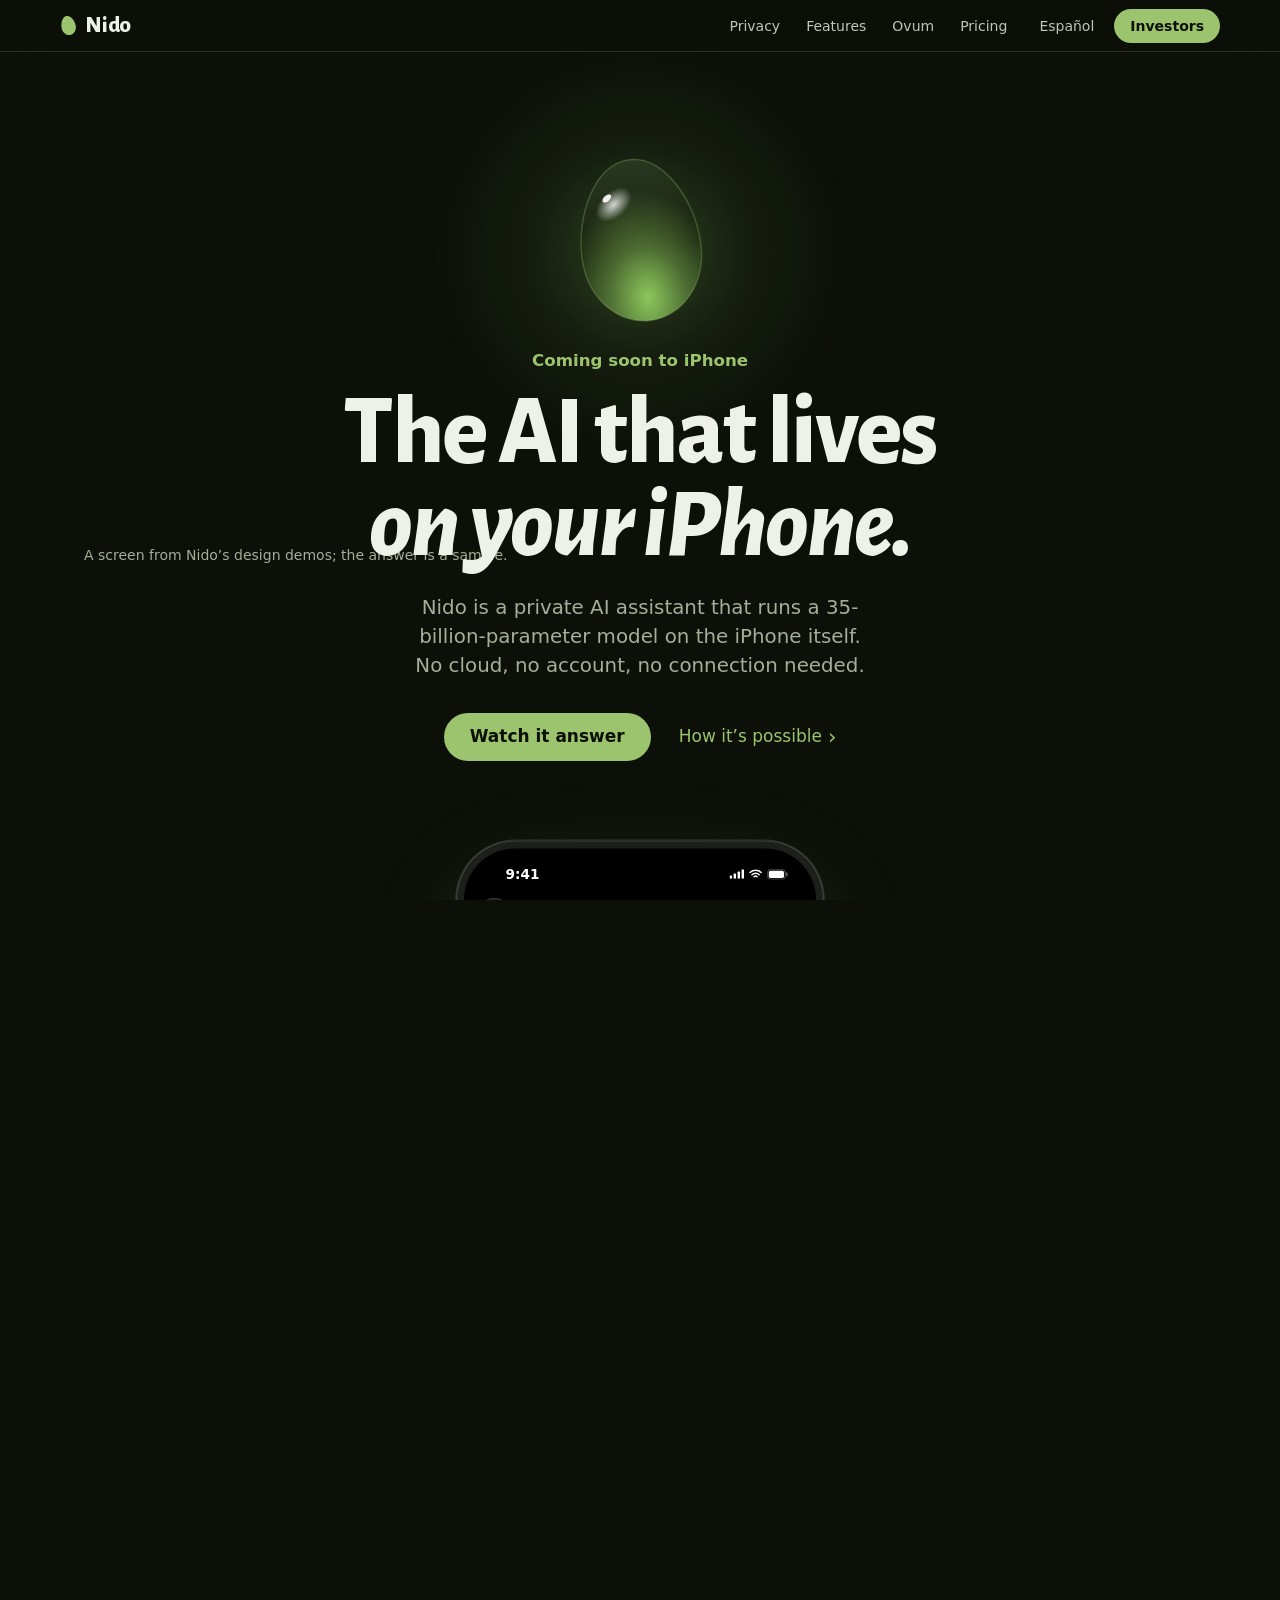
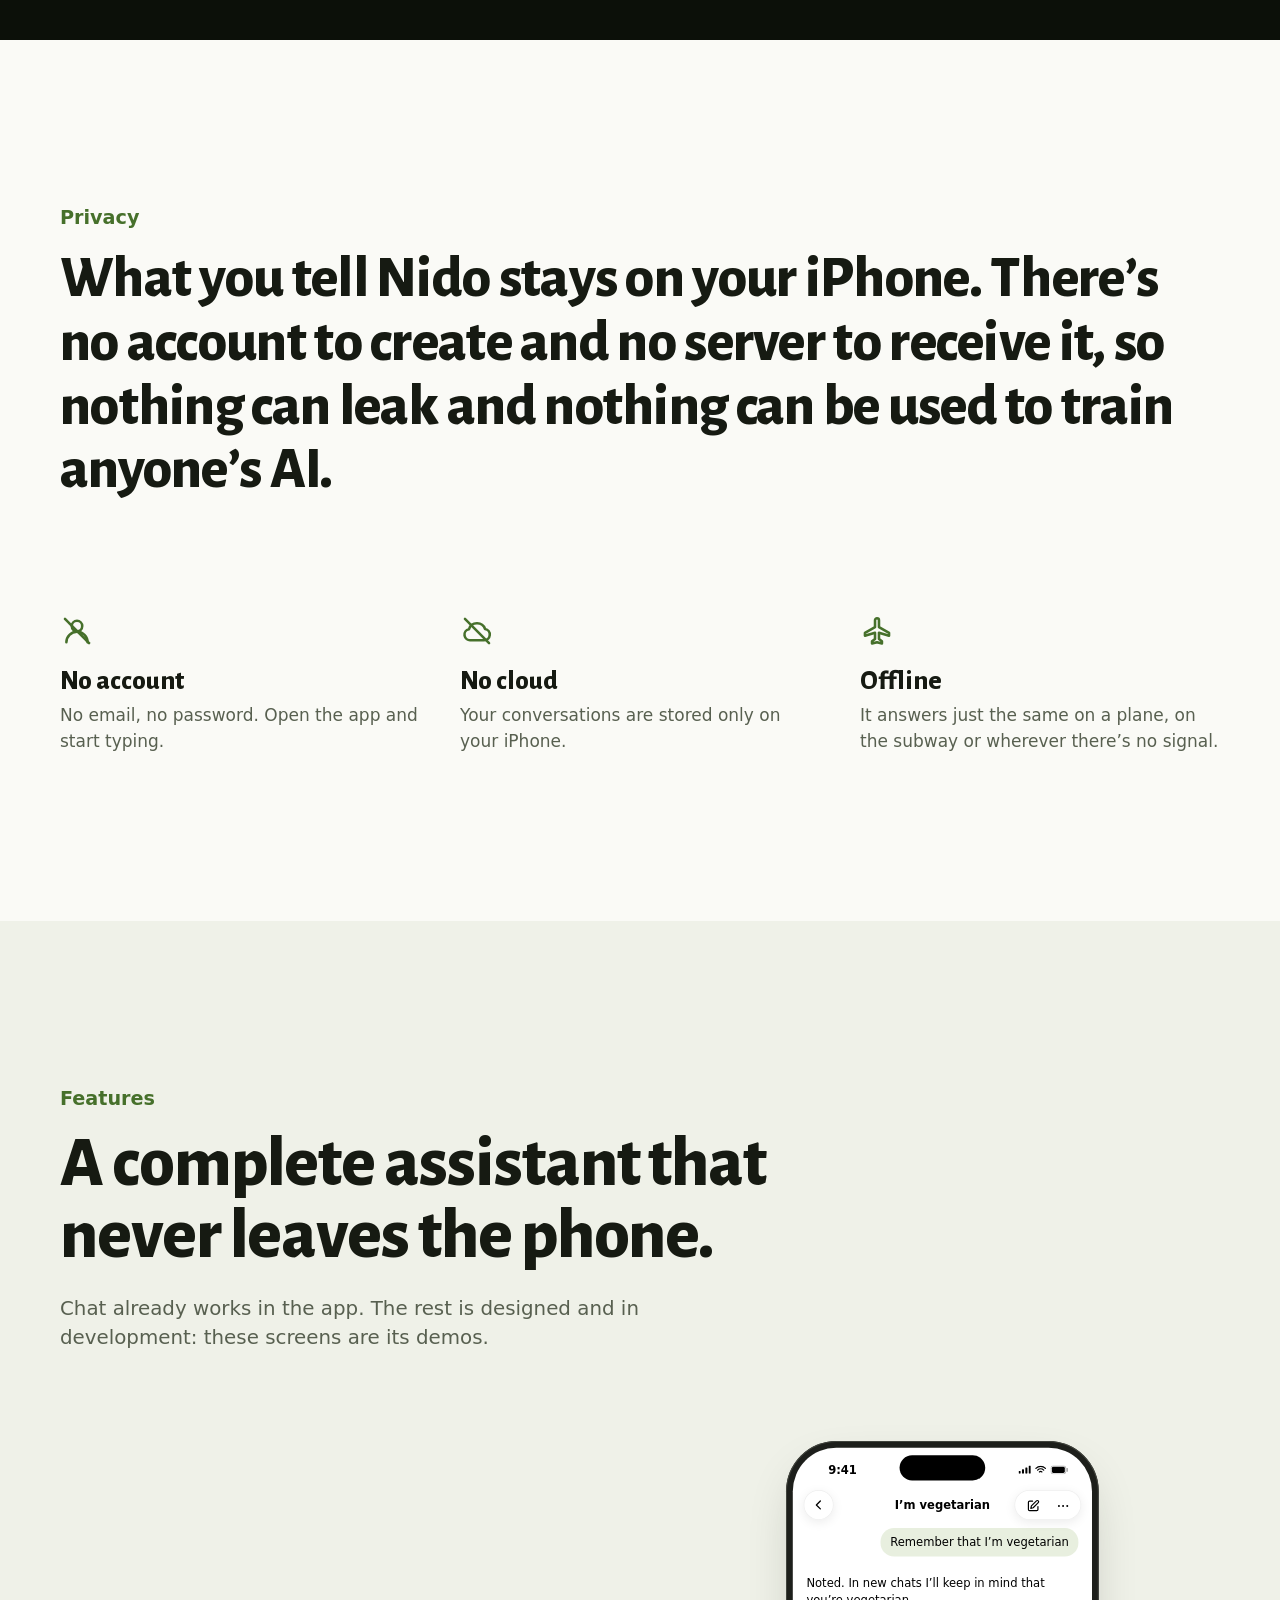
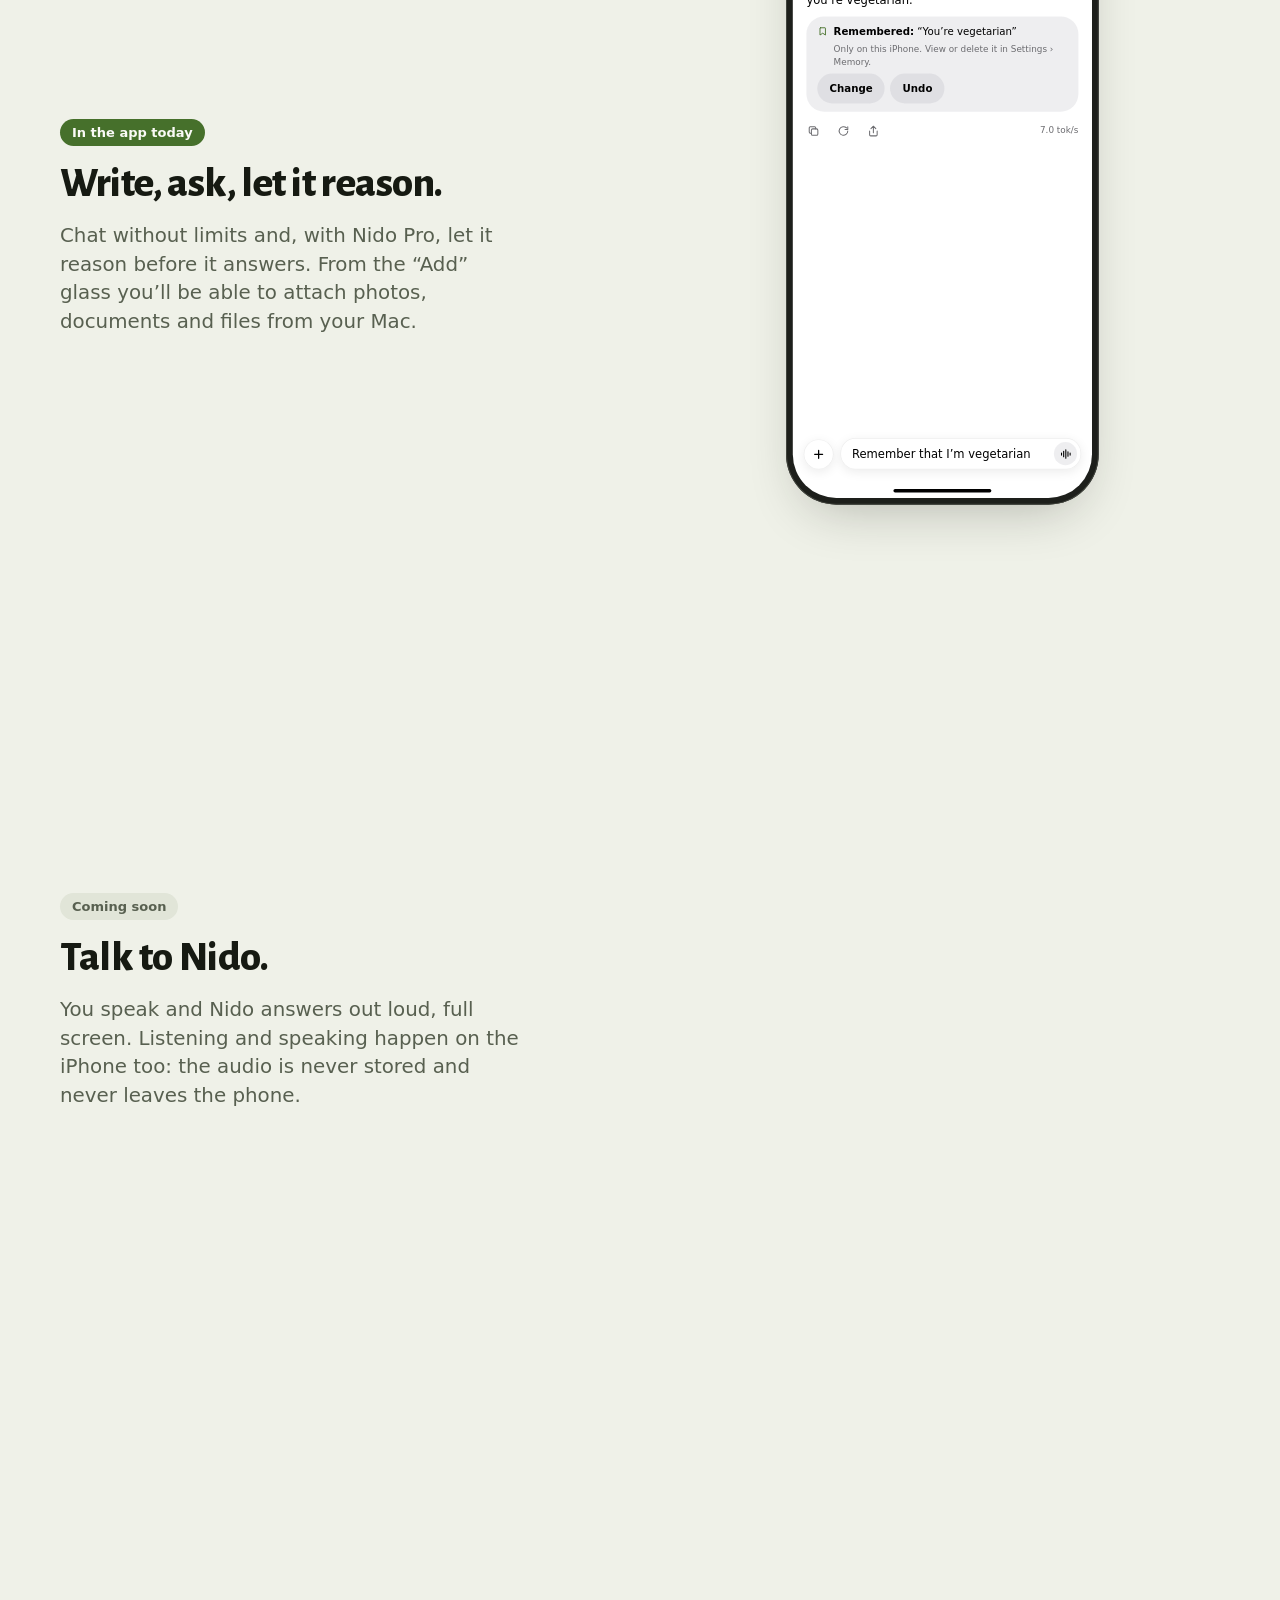
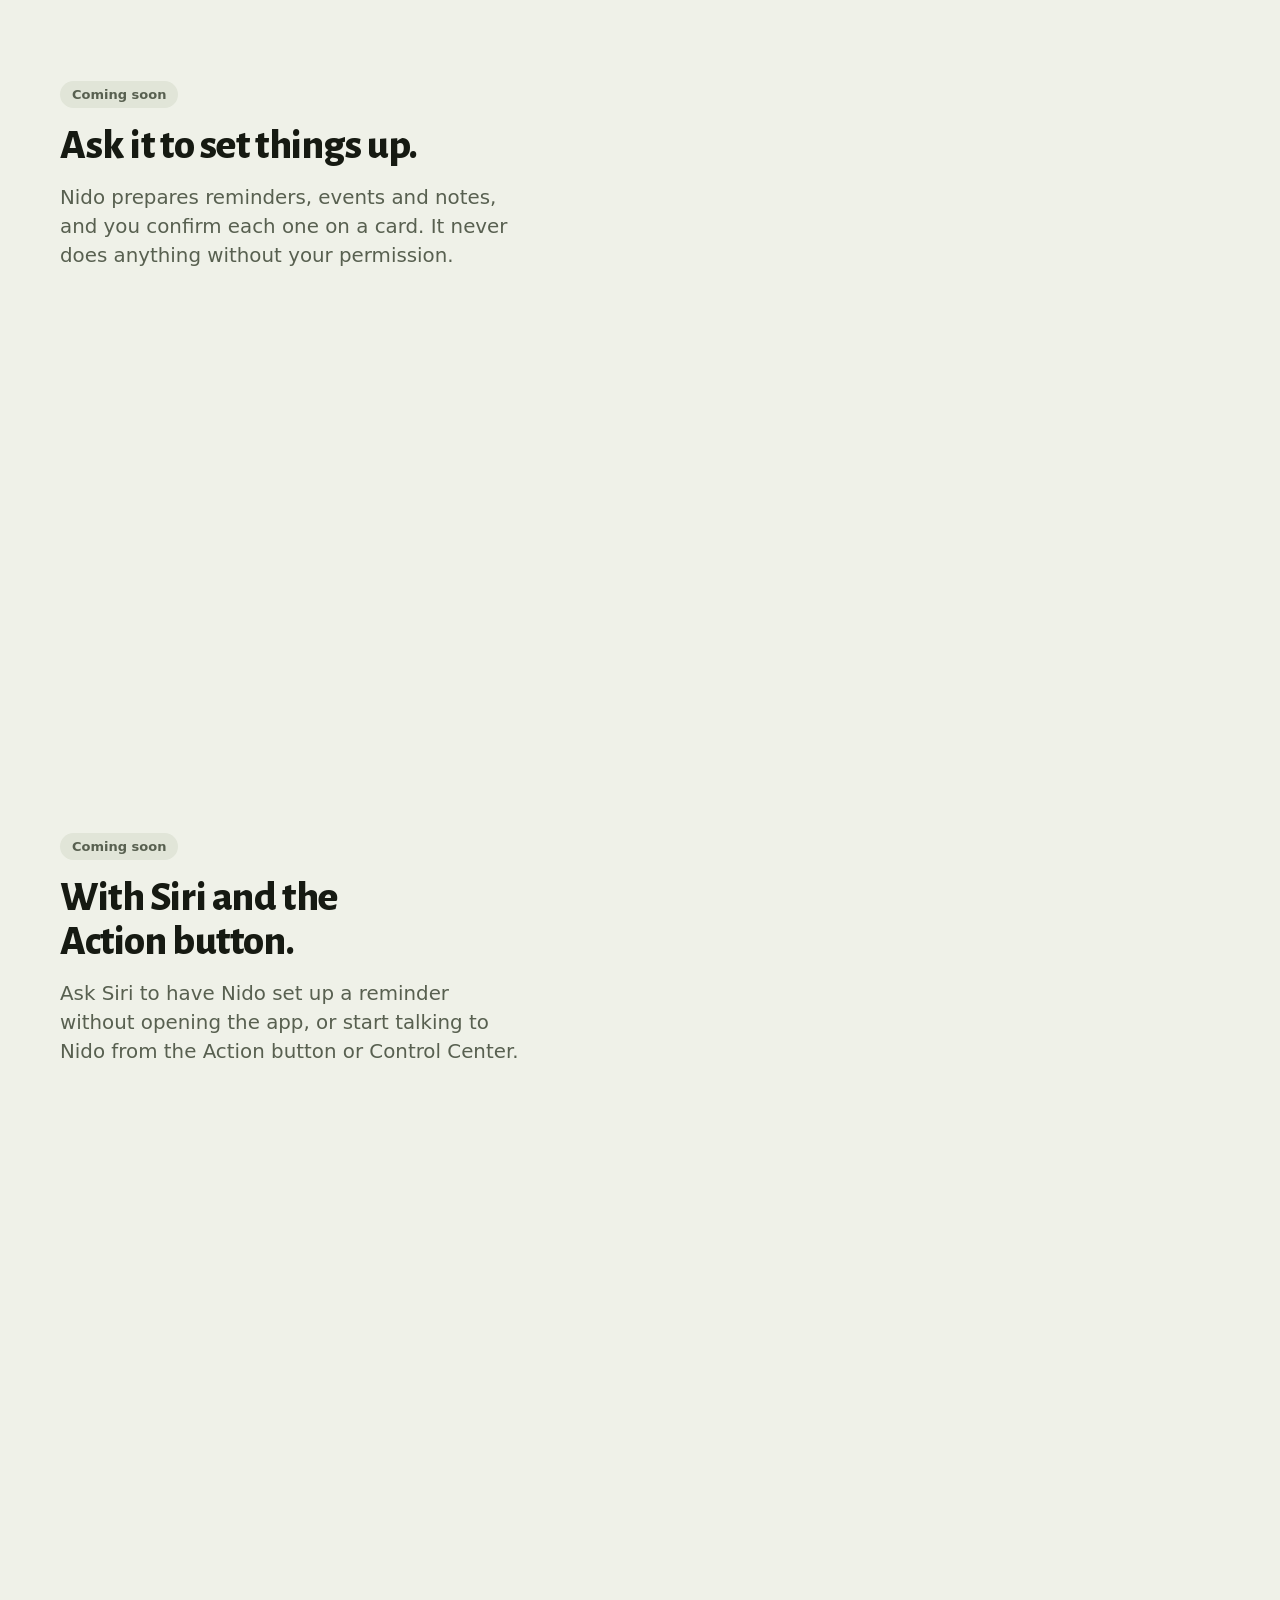
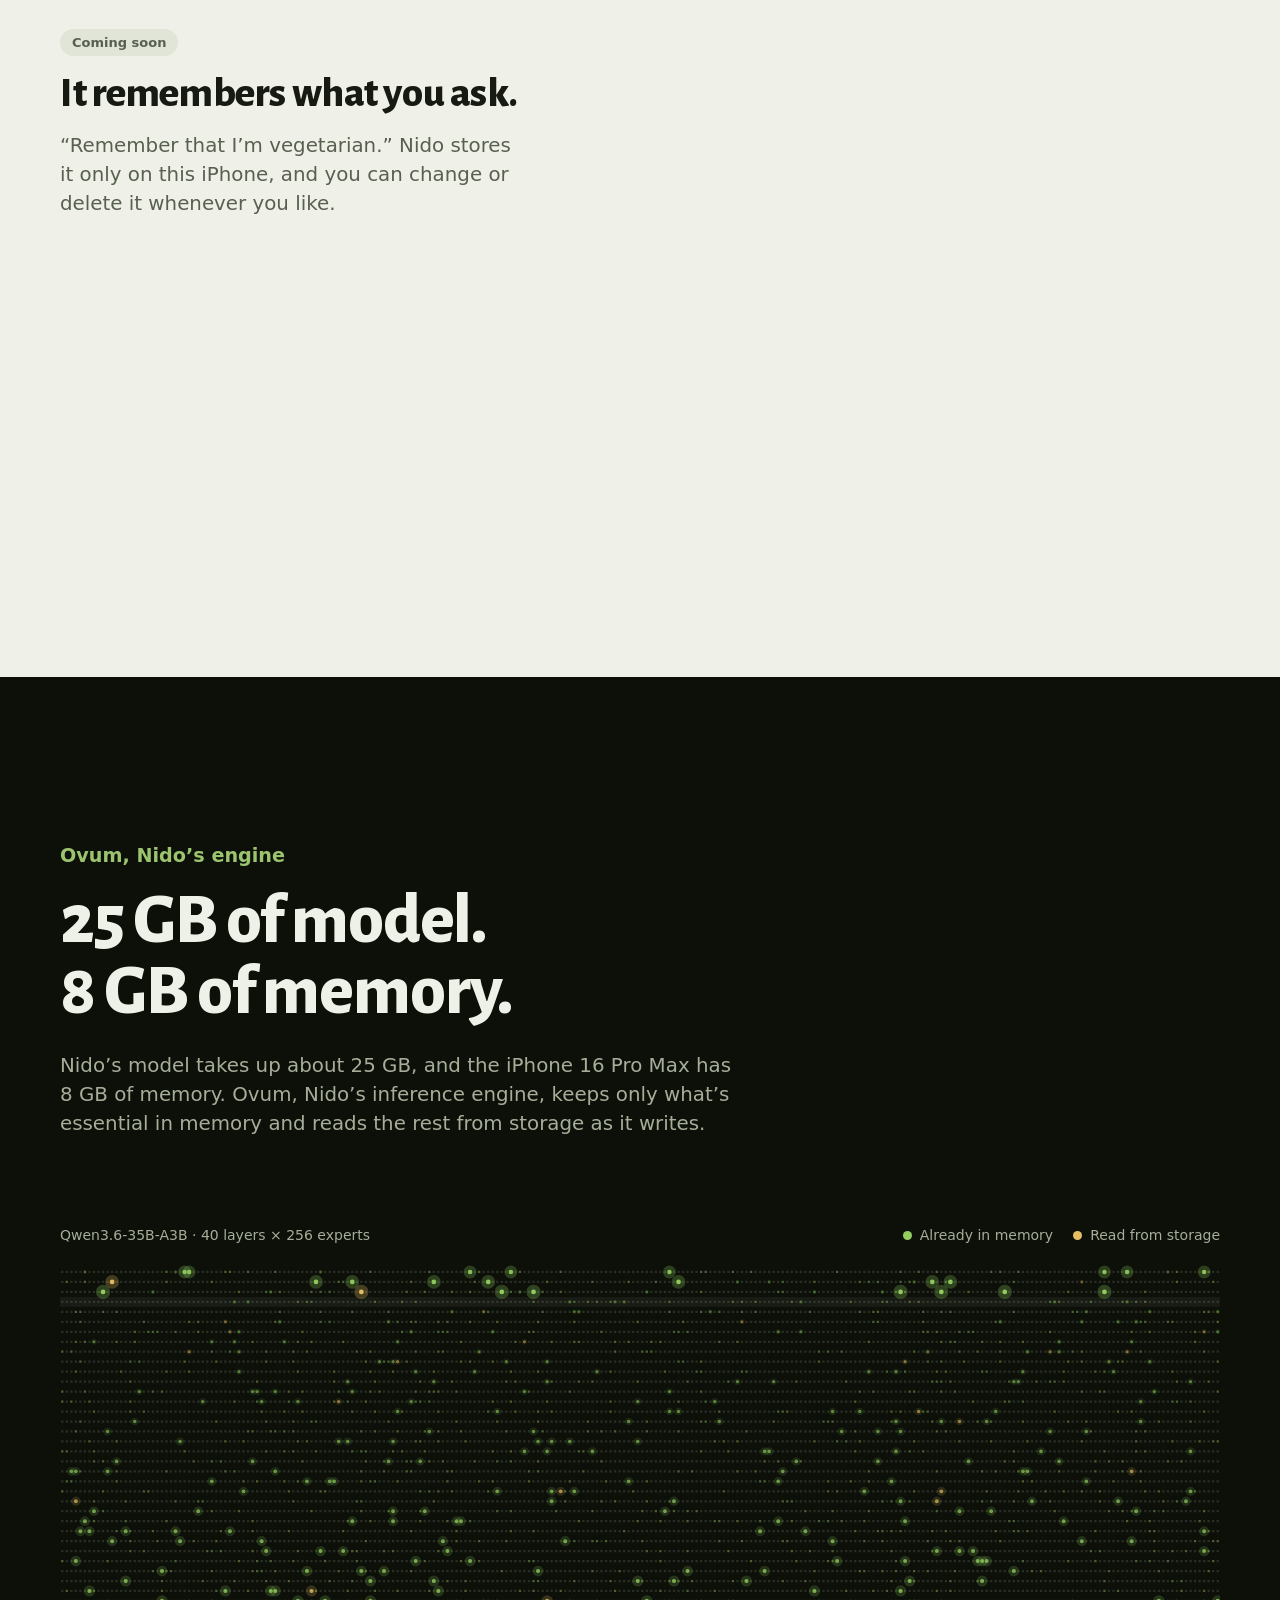
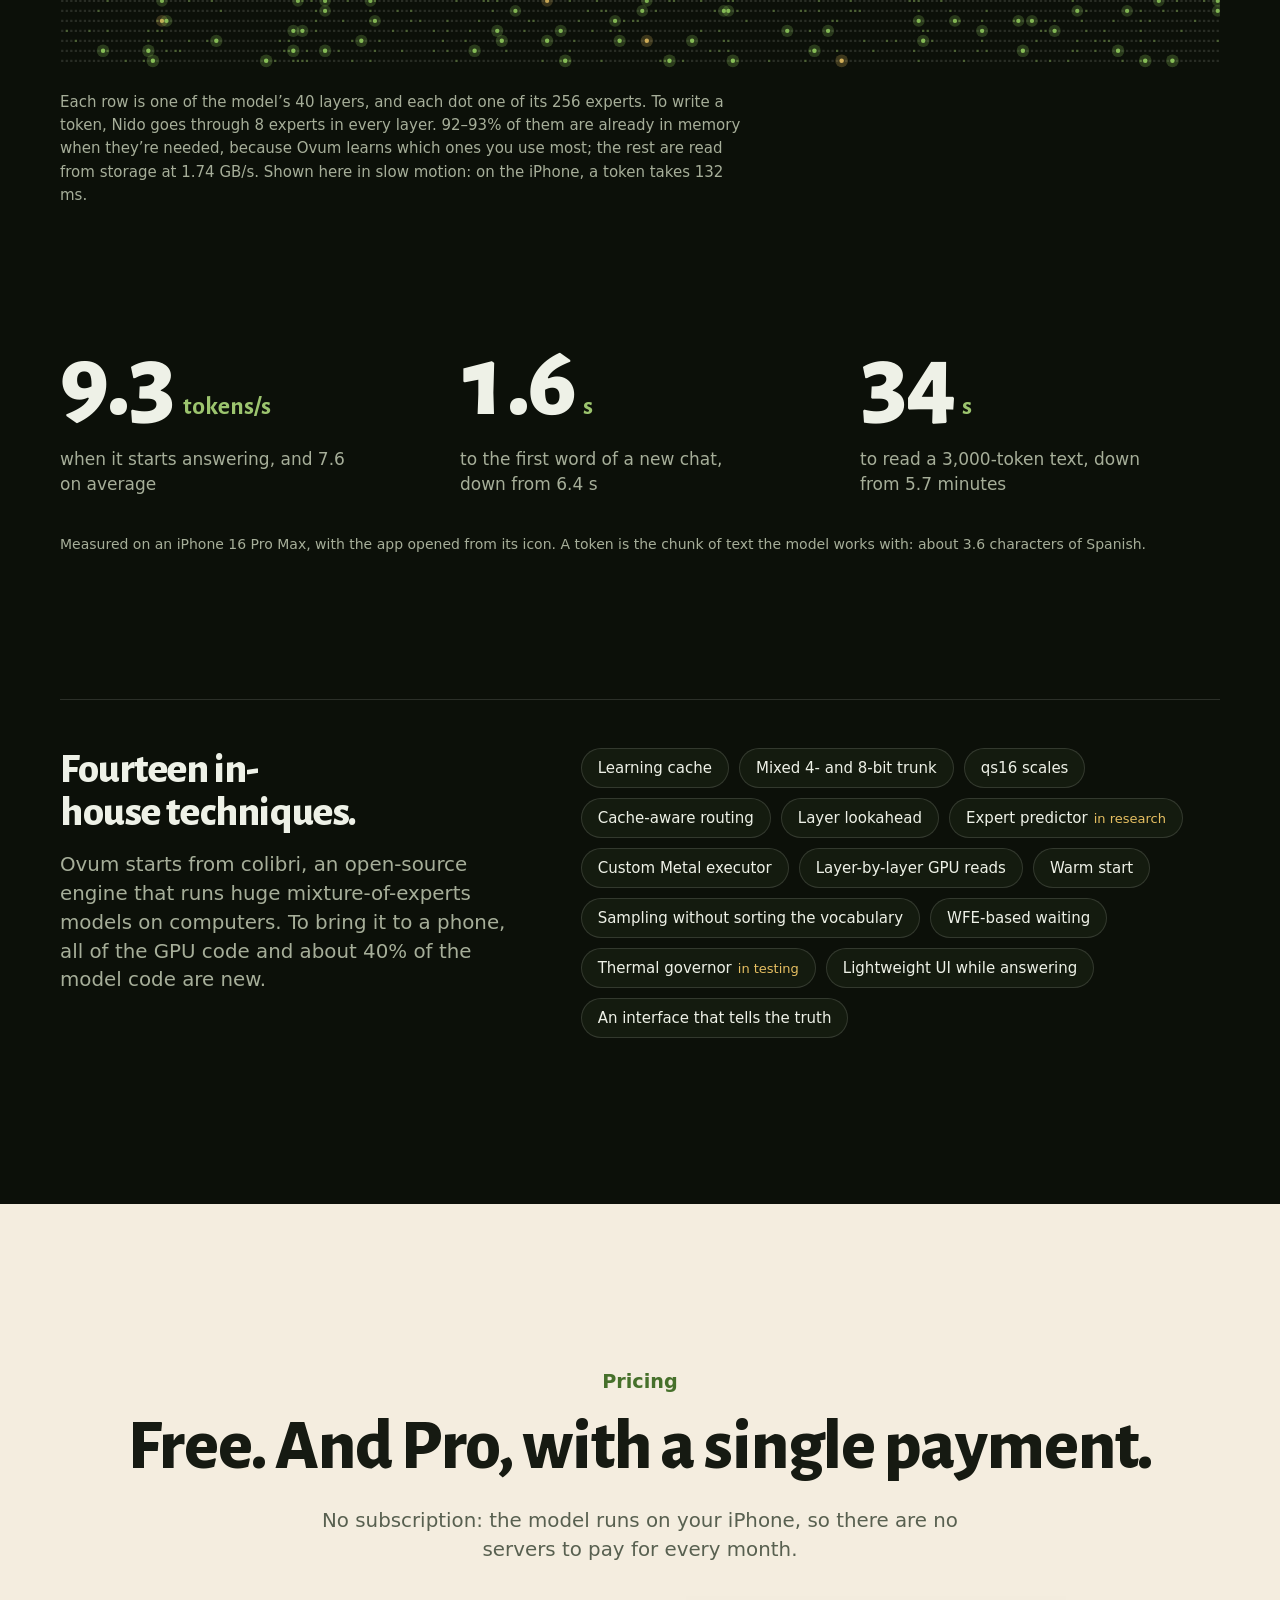
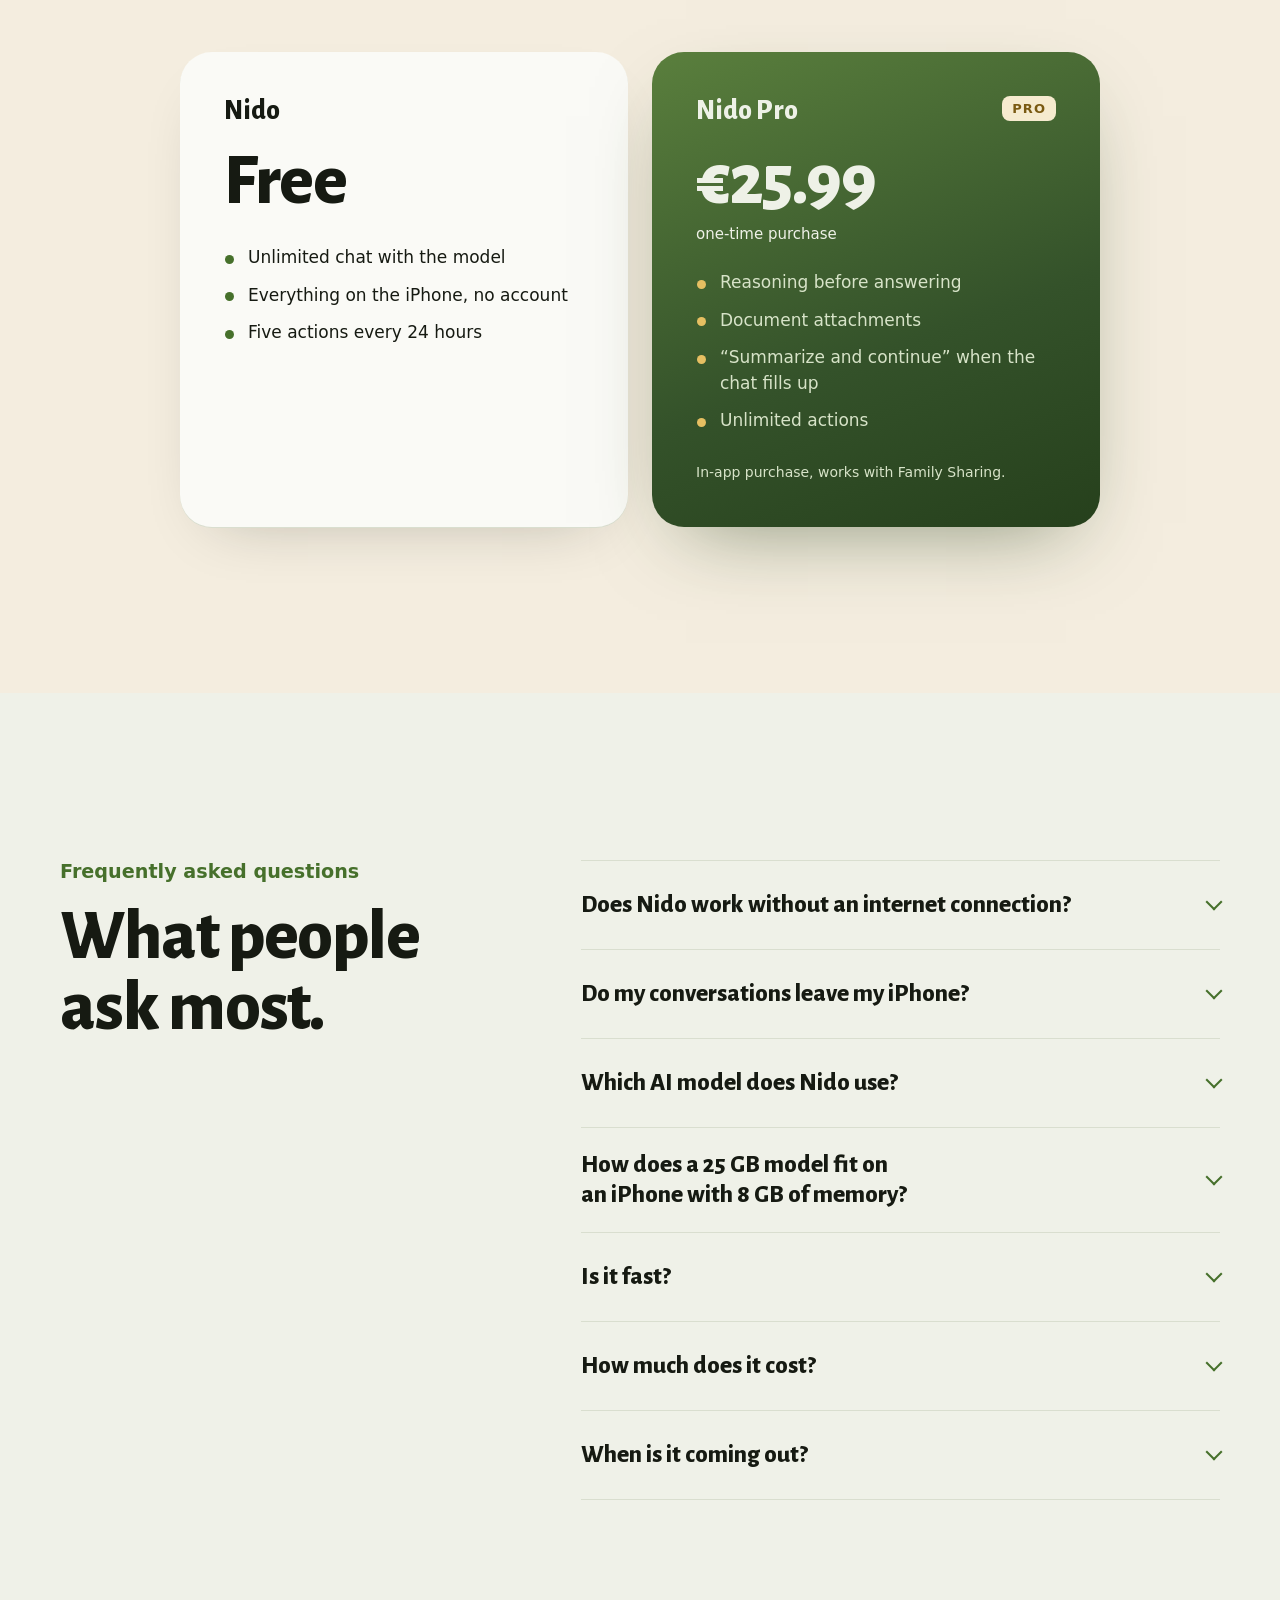
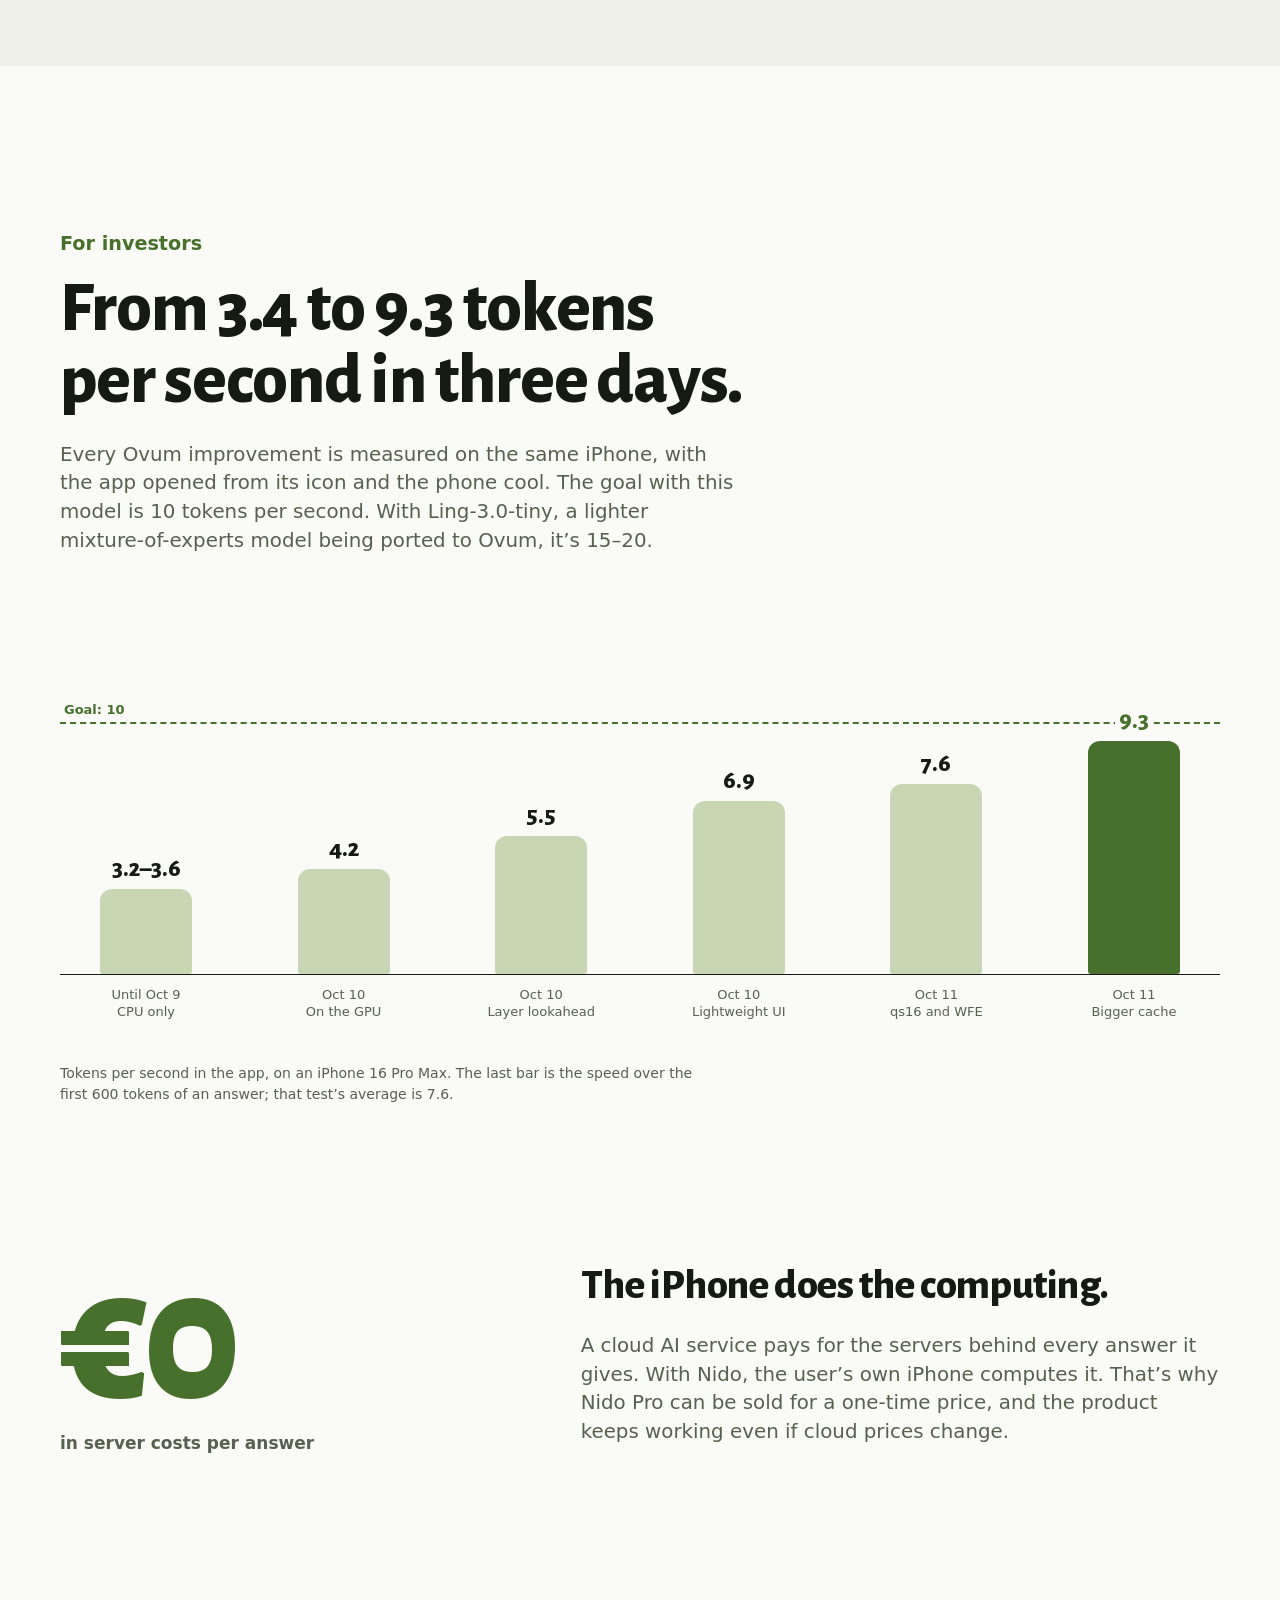
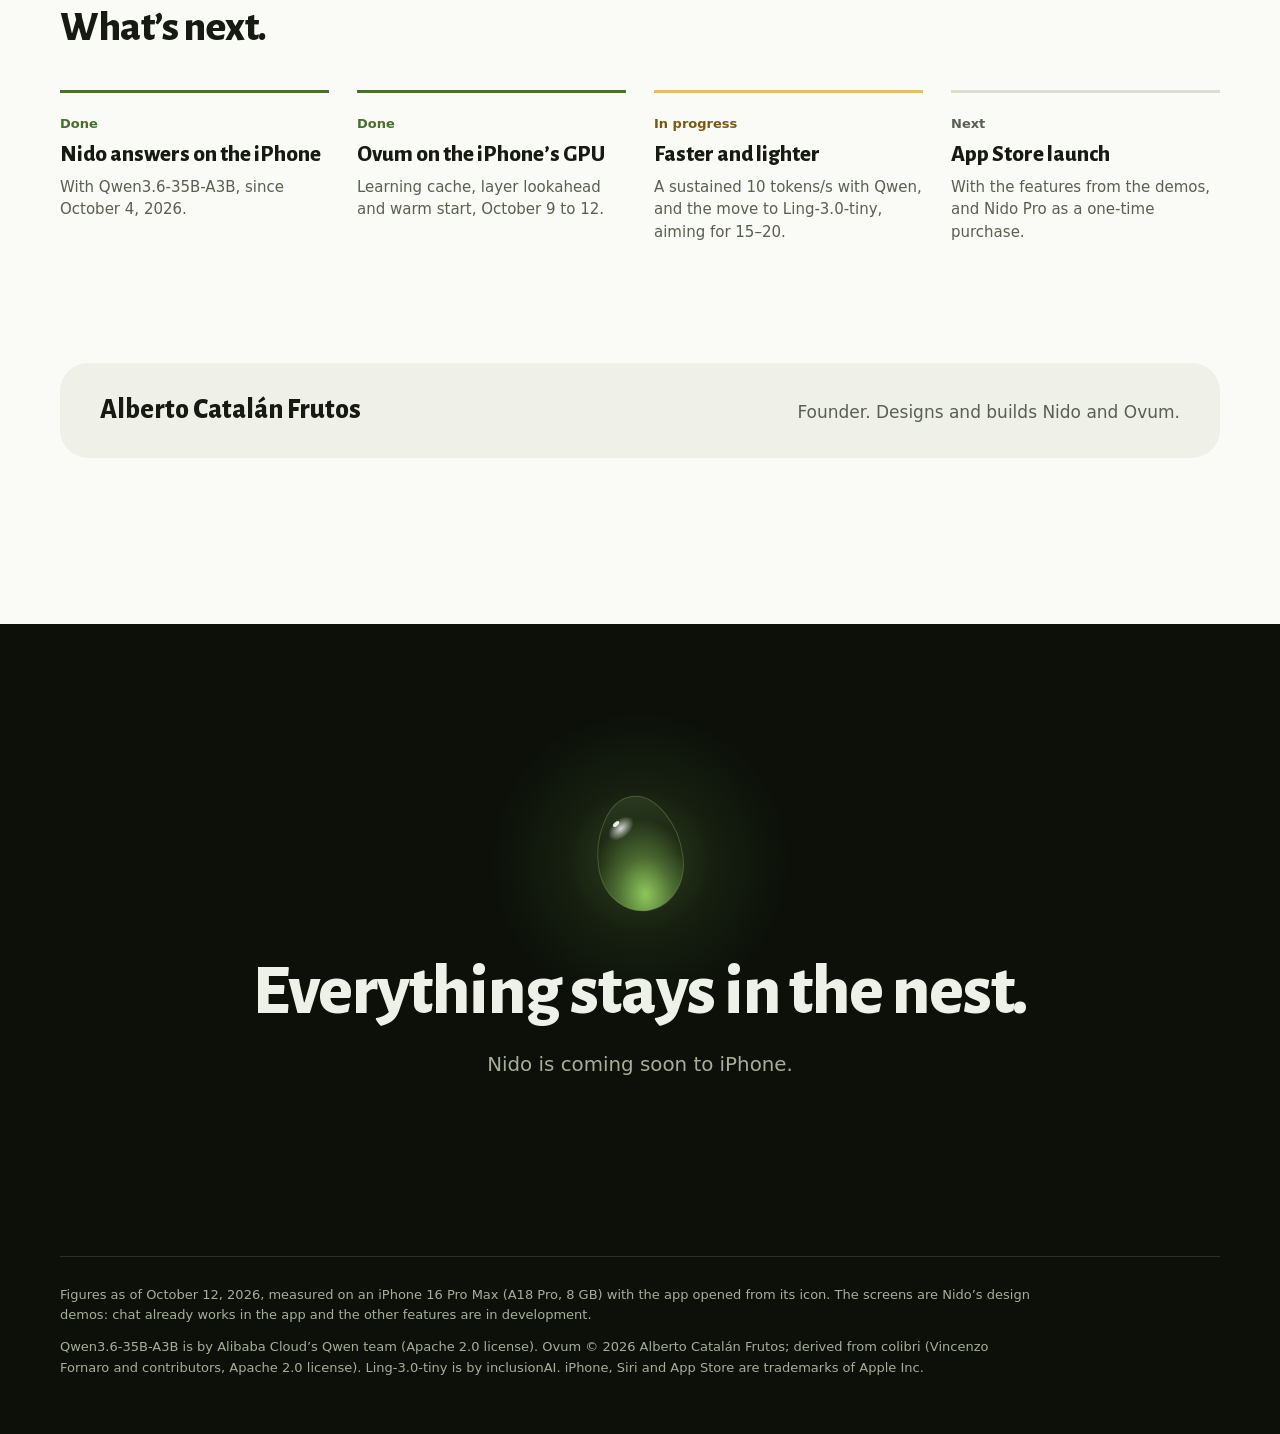
==== en/index.html @ d1b991cb "Versión en inglés, SEO y modelo de 25 GB - /en/: la web en inglés, con las pantallas del iPhone trad" ====
<!doctype html>
<html lang="en">
<head>
<meta charset="utf-8">
<meta name="viewport" content="width=device-width, initial-scale=1, viewport-fit=cover">
<title>Nido · Private, offline AI assistant for iPhone</title>
<meta name="description" content="Nido runs a 35-billion-parameter AI model right on your iPhone: no cloud, no account, no connection needed. Free, with Pro as a one-time purchase.">
<meta name="robots" content="index, follow, max-image-preview:large, max-snippet:-1, max-video-preview:-1">
<link rel="canonical" href="https://nidoai.eu/en/">
<link rel="alternate" hreflang="es" href="https://nidoai.eu/">
<link rel="alternate" hreflang="en" href="https://nidoai.eu/en/">
<link rel="alternate" hreflang="x-default" href="https://nidoai.eu/en/">
<meta name="author" content="Alberto Catalán Frutos">
<meta name="theme-color" content="#0C1009">
<link rel="icon" href="../favicon.png" type="image/png" sizes="96x96">
<link rel="apple-touch-icon" href="../apple-touch-icon.png">
<link rel="preload" href="../fuentes/alegreya-sans-800.woff2" as="font" type="font/woff2" crossorigin>
<meta property="og:type" content="website">
<meta property="og:locale" content="en_US">
<meta property="og:locale:alternate" content="es_ES">
<meta property="og:site_name" content="Nido">
<meta property="og:title" content="Nido · The AI that lives on your iPhone">
<meta property="og:description" content="Nido runs a 35-billion-parameter AI model right on your iPhone: no cloud, no account, no connection needed. Free, with Pro as a one-time purchase.">
<meta property="og:url" content="https://nidoai.eu/en/">
<meta property="og:image" content="https://nidoai.eu/en/og.png">
<meta property="og:image:type" content="image/png">
<meta property="og:image:width" content="1200">
<meta property="og:image:height" content="630">
<meta property="og:image:alt" content="Nido: the AI that lives on your iPhone.">
<meta name="twitter:card" content="summary_large_image">
<meta name="twitter:title" content="Nido · The AI that lives on your iPhone">
<meta name="twitter:description" content="Nido runs a 35-billion-parameter AI model right on your iPhone: no cloud, no account, no connection needed. Free, with Pro as a one-time purchase.">
<meta name="twitter:image" content="https://nidoai.eu/en/og.png">
<meta name="twitter:image:alt" content="Nido: the AI that lives on your iPhone.">
<script type="application/ld+json">{"@context":"https://schema.org","@graph":[{"@type":"Organization","@id":"https://nidoai.eu/#org","name":"Nido","url":"https://nidoai.eu/","logo":"https://nidoai.eu/apple-touch-icon.png","founder":{"@id":"https://nidoai.eu/#founder"}},{"@type":"Person","@id":"https://nidoai.eu/#founder","name":"Alberto Catalán Frutos","jobTitle":"Founder","worksFor":{"@id":"https://nidoai.eu/#org"}},{"@type":"WebSite","@id":"https://nidoai.eu/#web","url":"https://nidoai.eu/","name":"Nido","inLanguage":["es","en"],"publisher":{"@id":"https://nidoai.eu/#org"}},{"@type":"MobileApplication","@id":"https://nidoai.eu/en/#app","name":"Nido","url":"https://nidoai.eu/en/","description":"Nido runs a 35-billion-parameter AI model right on your iPhone: no cloud, no account, no connection needed. Free, with Pro as a one-time purchase.","inLanguage":"en","image":"https://nidoai.eu/en/og.png","operatingSystem":"iOS","applicationCategory":"UtilitiesApplication","featureList":["Chat with a 35-billion-parameter model on the iPhone","Works offline","No account: conversations are stored only on the iPhone","Reasoning before answering (Nido Pro)","Voice conversation","Reminders, events and notes you confirm","Siri and the Action button","Memory you can change and delete"],"author":{"@id":"https://nidoai.eu/#founder"},"publisher":{"@id":"https://nidoai.eu/#org"},"offers":[{"@type":"Offer","name":"Nido","price":"0","priceCurrency":"EUR"},{"@type":"Offer","name":"Nido Pro","price":"25.99","priceCurrency":"EUR"}]},{"@type":"FAQPage","@id":"https://nidoai.eu/en/#page","url":"https://nidoai.eu/en/","name":"Nido · Private, offline AI assistant for iPhone","description":"Nido runs a 35-billion-parameter AI model right on your iPhone: no cloud, no account, no connection needed. Free, with Pro as a one-time purchase.","inLanguage":"en","isPartOf":{"@id":"https://nidoai.eu/#web"},"about":{"@id":"https://nidoai.eu/en/#app"},"primaryImageOfPage":{"@type":"ImageObject","url":"https://nidoai.eu/en/og.png","width":1200,"height":630},"mainEntity":[{"@type":"Question","name":"Does Nido work without an internet connection?","acceptedAnswer":{"@type":"Answer","text":"Yes. The AI model lives on the iPhone, so Nido answers just the same in airplane mode, on the subway or wherever there’s no signal."}},{"@type":"Question","name":"Do my conversations leave my iPhone?","acceptedAnswer":{"@type":"Answer","text":"No. They’re stored only on your iPhone, and Nido needs no account and no server to answer. Nobody else reads them or uses them to train models."}},{"@type":"Question","name":"Which AI model does Nido use?","acceptedAnswer":{"@type":"Answer","text":"Qwen3.6-35B-A3B, a 35-billion-parameter mixture-of-experts model from Alibaba Cloud’s Qwen team. It runs on Ovum, Nido’s inference engine."}},{"@type":"Question","name":"How does a 25 GB model fit on an iPhone with 8 GB of memory?","acceptedAnswer":{"@type":"Answer","text":"Ovum keeps the model’s most-used experts in memory and reads the rest from storage as it writes. When they’re needed, 92–93% of them are already in memory."}},{"@type":"Question","name":"Is it fast?","acceptedAnswer":{"@type":"Answer","text":"On an iPhone 16 Pro Max, the first word of a new chat arrives in 1.6 seconds, and Nido writes at 7.6 tokens per second on average (9.3 when it starts answering)."}},{"@type":"Question","name":"How much does it cost?","acceptedAnswer":{"@type":"Answer","text":"Nido is free, with unlimited chat. Nido Pro costs €25.99 as a one-time purchase, with no subscription, and works with Family Sharing."}},{"@type":"Question","name":"When is it coming out?","acceptedAnswer":{"@type":"Answer","text":"Nido is coming soon to the App Store. Chat already works in the app; the other features are designed and in development."}}]}]}</script>
<style>:root{color-scheme:light}img{max-width:100%}</style>
<link rel="stylesheet" href="../fuentes/fuentes.css">
<link rel="stylesheet" href="../tokens.css">
<link rel="stylesheet" href="../kit.css">
<style>:root{--night: #0C1009;--night-2: #141B0F;--night-glow: #1B2614;--on-night: #EEF1E7;--on-night-2: #A6AE99;--night-line: rgba(238, 241, 231, .14);--paper: #FAFAF6;--paper-2: #EFF1E8;--shell: #F4EDDF;--ink: #161A12;--ink-2: #586050;--ink-faint: #C5CABB;--line: #D9DECF;--chip: #E1E5D8;--moss: #46702B;--sprout: #9CC46E;--sprout-hi: #B1D488;--straw: #E6BF62;--straw-ink: #7A5A12;--straw-fill: #F6EBCF;--bar: #C8D6B4;--pro-0: #5A7F3D;--pro-1: #34522A;--pro-2: #26401C;--pro-text: #D7E3C8;--egg-0: #2A3820;--egg-1: #18220F;--egg-2: #20311A;--egg-glow: #93CF5F;--egg-rim: rgba(156, 196, 110, .3);--egg-shine: #FFFFFF;--halo: rgba(120, 175, 80, .32);--halo-2: rgba(120, 175, 80, .09);--phone-glow: rgba(147, 207, 95, .24);--phone-shadow: rgba(22, 26, 18, .3);--pro-shadow: rgba(38, 64, 28, .55);--field-off: rgba(238, 241, 231, .13);--field-mem: rgba(156, 196, 110, .45);--field-band: rgba(238, 241, 231, .05);--top-night: rgba(12, 16, 9, .72);--top-paper: rgba(250, 250, 246, .8);--font-display: "Alegreya Sans", "Avenir Next", "Segoe UI", system-ui, sans-serif;--font-text: -apple-system, BlinkMacSystemFont, "SF Pro Text", "Segoe UI", Roboto, system-ui, sans-serif;--t-hero: 800 clamp(46px, 7.6vw, 108px)/.96 var(--font-display);--t-h2: 800 clamp(38px, 5.6vw, 76px)/1 var(--font-display);--t-h3: 800 clamp(28px, 3.3vw, 44px)/1.04 var(--font-display);--t-lead: 400 clamp(18px, 1.55vw, 22px)/1.45 var(--font-text);--t-body: 400 17px/1.5 var(--font-text);--t-small: 400 14px/1.5 var(--font-text);--ease: cubic-bezier(.22, .8, .22, 1)}html{scroll-padding-top:56px}@media (prefers-reduced-motion: no-preference){html{scroll-behavior:smooth}}body{margin:0;background:var(--night);color:var(--ink);font:var(--t-body);-webkit-font-smoothing:antialiased}main{display:block;overflow-x:clip}a:focus-visible,button:focus-visible{outline:2px solid var(--moss);outline-offset:3px;border-radius:8px}[data-tone=night] a:focus-visible,[data-tone=night] button:focus-visible{outline-color:var(--sprout)}.nw-top{position:fixed;z-index:40;top:0;left:0;right:0;box-sizing:border-box;height:calc(52px + env(safe-area-inset-top,0px));padding:env(safe-area-inset-top,0px) max(16px,calc((100% - 1160px)/2)) 0;display:flex;align-items:center;gap:16px;background:var(--top-night);color:var(--on-night);-webkit-backdrop-filter:saturate(1.5) blur(20px);backdrop-filter:saturate(1.5) blur(20px);border-bottom:1px solid var(--night-line);transition:background-color .35s,color .35s,border-color .35s}.nw-top[data-tone=light]{background:var(--top-paper);color:var(--ink);border-color:var(--line)}.nw-brand{display:inline-flex;align-items:center;gap:8px;min-height:44px;color:inherit;text-decoration:none;font:800 23px/1 var(--font-display);letter-spacing:-.01em}.nw-logo{width:17px;height:21px;fill:var(--sprout);transition:fill .35s}.nw-top[data-tone=light] .nw-logo{fill:var(--moss)}.nw-links{display:flex;gap:2px;margin-left:auto}.nw-links a{padding:10px 12px;border-radius:999px;color:inherit;opacity:.8;text-decoration:none;font:500 14px/1 var(--font-text);transition:opacity .2s}.nw-links a:hover{opacity:1}.nw-pill{display:inline-flex;align-items:center;min-height:34px;padding:0 16px;border-radius:999px;background:var(--sprout);color:var(--night);text-decoration:none;font:600 14px/1 var(--font-text);transition:background-color .35s,color .35s}.nw-top[data-tone=light] .nw-pill{background:var(--moss);color:var(--paper)}.nw-lang{display:inline-flex;align-items:center;min-height:44px;padding:0 4px;color:inherit;opacity:.8;text-decoration:none;font:500 14px/1 var(--font-text);transition:opacity .2s}.nw-lang:hover{opacity:1}@media (max-width: 720px){.nw-links{display:none}.nw-lang{margin-left:auto}}.nw-sec{position:relative;padding-block:clamp(96px,13vw,168px);padding-inline:clamp(16px,4vw,48px);scroll-margin-top:52px}section[data-tone=night]{background:var(--night);color:var(--on-night);color-scheme:dark}section[data-tone=paper]{background:var(--paper);color:var(--ink)}section[data-tone=paper-2]{background:var(--paper-2);color:var(--ink)}section[data-tone=shell]{background:var(--shell);color:var(--ink)}.nw-wrap{max-width:1160px;margin-inline:auto}.nw-head{margin-bottom:clamp(48px,7vw,88px)}.nw-center{text-align:center}.nw-center .nw-lead{margin-inline:auto}.nw-eyebrow{margin:0 0 16px;font:600 clamp(17px,1.5vw,21px)/1.3 var(--font-text);color:var(--moss)}section[data-tone=night] .nw-eyebrow{color:var(--sprout)}.nw-h2{margin:0;font:var(--t-h2);letter-spacing:-.015em;text-wrap:balance}.nw-h3{margin:0;font:var(--t-h3);letter-spacing:-.01em;text-wrap:balance}.nw-lead{margin:24px 0 0;max-width:34em;font:var(--t-lead);color:var(--ink-2);text-wrap:pretty}section[data-tone=night] .nw-lead{color:var(--on-night-2)}.nw-phone{display:flex;justify-content:center}.nw-phone .phone-slot{flex:none}.nw-phone .device{box-shadow:inset 0 0 0 1.5px var(--device-edge),0 30px 80px -30px var(--phone-shadow)}section[data-tone=night] .nw-phone .device{box-shadow:inset 0 0 0 1.5px var(--device-edge),0 0 0 1px var(--night-line),0 40px 140px -30px var(--phone-glow)}.nw-still,.nw-still *,.nw-still *:before,.nw-still *:after{animation:none!important;transition:none!important}.nw-bigegg,.nw-endegg{position:relative}.nw-bigegg svg,.nw-endegg svg{position:relative;display:block;width:100%;height:auto;overflow:visible}.nw-halo{position:absolute;left:50%;top:56%;width:300%;aspect-ratio:1;transform:translate(-50%,-50%);border-radius:50%;background:radial-gradient(closest-side,var(--halo),var(--halo-2) 50%,transparent);pointer-events:none}.nw-hero{position:relative;background:radial-gradient(90% 60% at 50% 30%,var(--night-glow),var(--night) 70%);color:var(--on-night)}.nw-stage{position:relative}.nw-copy{position:relative;z-index:2;box-sizing:border-box;display:flex;flex-direction:column;align-items:center;text-align:center;padding:128px clamp(16px,4vw,48px) 72px}.nw-egg-slot{width:clamp(104px,11vw,150px);margin-bottom:22px}.nw-bigegg{transform-origin:0 0}.nw-copy-txt{display:flex;flex-direction:column;align-items:center}.nw-kicker{margin:0 0 14px;font:600 clamp(15px,1.3vw,18px)/1.3 var(--font-text);color:var(--sprout)}.nw-hero h1{max-width:11em;margin:0;font:var(--t-hero);letter-spacing:-.02em;text-wrap:balance}.nw-hero h1 em{font-style:italic}.nw-sub{max-width:31em;margin:22px 0 0;font:var(--t-lead);color:var(--on-night-2);text-wrap:balance}.nw-ctas{display:flex;flex-wrap:wrap;justify-content:center;align-items:center;gap:12px 28px;margin-top:32px}.nw-btn{display:inline-flex;align-items:center;min-height:48px;padding:0 26px;border-radius:999px;background:var(--sprout);color:var(--night);text-decoration:none;font:600 17px/1 var(--font-text);transition:background-color .2s,transform .2s var(--ease)}.nw-btn:hover{background:var(--sprout-hi);transform:translateY(-1px)}.nw-more{display:inline-flex;align-items:center;min-height:44px;color:var(--sprout);text-decoration:none;font:500 17px/1 var(--font-text)}.nw-more:after{content:"\203a";margin-left:6px;font-size:1.25em;transition:transform .2s var(--ease)}.nw-more:hover:after{transform:translate(3px)}.nw-show{position:relative;z-index:1;box-sizing:border-box;display:grid;grid-template-columns:minmax(0,1fr) minmax(0,400px);gap:32px 64px;align-items:center;max-width:1080px;margin:0 auto;padding:0 clamp(16px,4vw,48px) 128px}.nw-anchor{display:block;grid-column:1 / -1;height:0}.nw-beat-stack{display:flex;flex-direction:column;gap:40px}.nw-beat h2{margin:0;font:var(--t-h3);letter-spacing:-.01em;text-wrap:balance}.nw-beat p{max-width:26em;margin:12px 0 0;font:var(--t-lead);color:var(--on-night-2);text-wrap:pretty}.nw-cap{display:flex;flex-wrap:wrap;align-items:center;gap:8px 14px;margin:36px 0 0;font:var(--t-small);color:var(--on-night-2)}.nw-again{min-height:44px;padding:0 18px;border:1px solid var(--night-line);border-radius:999px;background:transparent;color:var(--sprout);font:600 14px/1 var(--font-text);cursor:pointer}.nw-again:hover{border-color:var(--sprout)}.nw-live-wrap{display:flex;justify-content:center;min-width:0}@media (max-width: 860px){.nw-show{grid-template-columns:minmax(0,1fr)}.nw-live-wrap{order:-1}.nw-anchor{order:-2}}.nw-hero[data-mode=scroll]{height:360vh;height:360svh}.nw-hero[data-mode=scroll] .nw-stage{position:sticky;top:0;height:100vh;height:100svh;overflow:hidden}.nw-hero[data-mode=scroll] .nw-copy{position:absolute;inset:0;justify-content:center;padding-top:52px;padding-bottom:40px;pointer-events:none}.nw-hero[data-mode=scroll] .nw-copy-txt{pointer-events:auto;will-change:opacity,transform}.nw-hero[data-mode=scroll] .nw-bigegg{will-change:transform,opacity}.nw-hero[data-mode=scroll] .nw-show{position:absolute;inset:0;display:block;max-width:none;padding:0}.nw-hero[data-mode=scroll] .nw-live-wrap{display:block}.nw-hero[data-mode=scroll] #nw-live{position:absolute;transform:translate3d(0,120vh,0);will-change:transform}.nw-hero[data-mode=scroll] #nw-live .legg{opacity:var(--legg-o, 0)}.nw-hero[data-mode=scroll] .nw-beats{position:absolute;box-sizing:border-box;display:flex;flex-direction:column;justify-content:center}.nw-hero[data-mode=scroll] .nw-beat-stack{display:grid}.nw-hero[data-mode=scroll] .nw-beat{grid-area:1 / 1;opacity:0;will-change:opacity,transform}.nw-hero[data-mode=scroll] .nw-cap{opacity:var(--cap, 0)}.nw-hero[data-mode=scroll] .nw-beats[data-wide="0"]{justify-content:flex-start;text-align:center}.nw-hero[data-mode=scroll] .nw-beats[data-wide="0"] .nw-beat h2{font-size:clamp(26px,7.4vw,34px)}.nw-hero[data-mode=scroll] .nw-beats[data-wide="0"] .nw-beat p{margin:8px auto 0;font-size:17px}.nw-hero[data-mode=scroll] .nw-beats[data-wide="0"] .nw-cap{justify-content:center;margin-top:14px}@media (max-height: 700px){.nw-hero[data-mode=scroll] .nw-beats[data-wide="0"] .nw-cap{display:none}}.nw-say{max-width:21em;margin:0;font:800 clamp(32px,4.6vw,64px)/1.08 var(--font-display);letter-spacing:-.012em;text-wrap:pretty}.nw-say.nw-lit .nw-wd{color:var(--ink-faint);transition:color .3s}.nw-say.nw-lit .nw-wd.on{color:var(--ink)}.nw-pillars{display:grid;grid-template-columns:repeat(3,minmax(0,1fr));gap:40px;margin:clamp(64px,9vw,112px) 0 0;padding:0;list-style:none}.nw-pillars svg{display:block;width:34px;height:34px;color:var(--moss)}.nw-pillars h3{margin:18px 0 0;font:800 27px/1.1 var(--font-display)}.nw-pillars p{max-width:22em;margin:8px 0 0;color:var(--ink-2)}@media (max-width: 760px){.nw-pillars{grid-template-columns:minmax(0,1fr);gap:36px}}.nw-feat-grid{display:grid;grid-template-columns:minmax(0,1fr) minmax(0,1fr);gap:48px}.nw-feat{display:flex;align-items:center;min-height:86vh;min-height:86svh}.nw-feat-txt{max-width:27em}.nw-chip{display:inline-flex;margin:0;padding:7px 12px;border-radius:999px;background:var(--chip);color:var(--ink-2);font:600 13px/1 var(--font-text)}.nw-chip.is-live{background:var(--moss);color:var(--paper)}.nw-feat h3{margin:16px 0 0;font:var(--t-h3);letter-spacing:-.01em;text-wrap:balance}.nw-feat-txt>p:last-child{margin:16px 0 0;font:var(--t-lead);color:var(--ink-2);text-wrap:pretty}.nw-feat-fig{display:none;min-width:0}.nw-feat-side{position:relative;min-width:0}.nw-stack{position:sticky;top:calc(50vh - 488px * var(--s, .6) + 26px);width:calc(460px * var(--s, .6));height:calc(976px * var(--s, .6));margin-inline:auto}.nw-stack .nw-phone{position:absolute;inset:0;opacity:0;transform:scale(.96);transition:opacity .6s var(--ease),transform .8s var(--ease)}.nw-stack .nw-phone.on{opacity:1;transform:none}@media (max-width: 900px){.nw-feat-grid{grid-template-columns:minmax(0,1fr)}.nw-feat-side{display:none}.nw-feat{flex-direction:column;align-items:stretch;gap:32px;min-height:0;padding-block:36px}.nw-feat-fig{display:block}}.nw-field{margin:0}.nw-field-top{display:flex;flex-wrap:wrap;justify-content:space-between;gap:8px 24px;margin-bottom:18px;font:500 14px/1.4 var(--font-text);color:var(--on-night-2)}.nw-legend{display:inline-flex;flex-wrap:wrap;gap:6px 20px}.nw-legend i{display:inline-block;width:9px;height:9px;margin-right:8px;border-radius:50%}.nw-k-mem{background:var(--egg-glow)}.nw-k-read{background:var(--straw)}#nw-field{display:block;width:100%;height:380px}.nw-field figcaption{max-width:46em;margin-top:22px;font:400 15px/1.55 var(--font-text);color:var(--on-night-2)}.nw-stats{display:grid;grid-template-columns:repeat(3,minmax(0,1fr));gap:40px;margin-top:clamp(80px,10vw,128px)}.nw-big{margin:0;font:800 clamp(64px,8vw,112px)/.95 var(--font-display);letter-spacing:-.02em;font-variant-numeric:tabular-nums;white-space:nowrap}.nw-big small{margin-left:8px;font:700 clamp(20px,2vw,28px)/1 var(--font-display);letter-spacing:0;color:var(--sprout)}.nw-stat>p:last-child{max-width:18em;margin:14px 0 0;color:var(--on-night-2)}.nw-note{margin:36px 0 0;font:var(--t-small);color:var(--on-night-2)}.nw-tech{display:grid;grid-template-columns:minmax(0,5fr) minmax(0,7fr);gap:32px 64px;margin-top:clamp(96px,12vw,144px);padding-top:48px;border-top:1px solid var(--night-line)}.nw-tech-txt p{margin:16px 0 0;font:var(--t-lead);color:var(--on-night-2)}.nw-chips{display:flex;flex-wrap:wrap;align-content:start;gap:10px;margin:0;padding:0;list-style:none}.nw-chips li{padding:10px 16px;border:1px solid var(--night-line);border-radius:999px;background:var(--night-2);color:var(--on-night);font:500 15px/1.2 var(--font-text)}.nw-chips small{margin-left:6px;color:var(--straw);font-size:13px}@media (max-width: 860px){.nw-stats,.nw-tech{grid-template-columns:minmax(0,1fr)}}.nw-plans{display:grid;grid-template-columns:repeat(2,minmax(0,1fr));gap:24px;max-width:920px;margin-inline:auto}.nw-plan{position:relative;box-sizing:border-box;display:flex;flex-direction:column;padding:clamp(28px,4vw,44px);border-radius:32px;background:var(--paper);box-shadow:0 1px 0 var(--line),0 24px 60px -36px var(--phone-shadow)}.nw-plan h3{margin:0;font:800 28px/1.1 var(--font-display)}.nw-price{margin:18px 0 0;font:800 clamp(48px,6vw,72px)/1 var(--font-display);letter-spacing:-.02em}.nw-price small{display:block;margin-top:10px;font:500 15px/1 var(--font-text);letter-spacing:0}.nw-plan ul{display:grid;gap:12px;margin:28px 0 0;padding:0;list-style:none}.nw-plan li{position:relative;padding-left:24px}.nw-plan li:before{content:"";position:absolute;left:1px;top:.55em;width:9px;height:9px;border-radius:50%;background:var(--moss)}.nw-plan.is-pro{background:linear-gradient(160deg,var(--pro-0),var(--pro-1) 60%,var(--pro-2));color:var(--pro-text);box-shadow:0 30px 80px -34px var(--pro-shadow)}.nw-plan.is-pro h3,.nw-plan.is-pro .nw-price{color:var(--on-night)}.nw-plan.is-pro li:before{background:var(--straw)}.nw-tag{position:absolute;top:clamp(28px,4vw,44px);right:clamp(28px,4vw,44px);margin:0;padding:6px 10px;border-radius:8px;background:var(--straw-fill);color:var(--straw-ink);font:800 13px/1 var(--font-text);letter-spacing:.08em}.nw-plan-note{margin:auto 0 0;padding-top:28px;font:var(--t-small)}@media (max-width: 720px){.nw-plans{grid-template-columns:minmax(0,1fr)}}.nw-faq{display:grid;grid-template-columns:minmax(0,5fr) minmax(0,7fr);gap:32px 64px;align-items:start}.nw-faq .nw-head{position:sticky;top:96px;margin-bottom:0}.nw-qs{border-bottom:1px solid var(--line)}.nw-q{border-top:1px solid var(--line)}.nw-q summary{display:flex;align-items:center;justify-content:space-between;gap:24px;min-height:44px;padding:22px 0;cursor:pointer;list-style:none}.nw-q summary::-webkit-details-marker{display:none}.nw-q summary:after{content:"";flex:none;width:10px;height:10px;border-right:2px solid var(--moss);border-bottom:2px solid var(--moss);transform:translateY(-3px) rotate(45deg);transition:transform .3s var(--ease)}.nw-q[open] summary:after{transform:translateY(3px) rotate(-135deg)}.nw-q summary:focus-visible{outline:2px solid var(--moss);outline-offset:3px;border-radius:8px}.nw-q h3{margin:0;font:800 clamp(21px,2vw,25px)/1.2 var(--font-display);text-wrap:balance}.nw-q p{max-width:36em;margin:-6px 0 0;padding-bottom:24px;color:var(--ink-2);text-wrap:pretty}@media (max-width: 860px){.nw-faq{grid-template-columns:minmax(0,1fr)}.nw-faq .nw-head{position:static}}.nw-chart{margin:0}.nw-plot{--grow-from: scaleY(.04);position:relative;display:flex;gap:clamp(10px,2vw,28px);height:300px;padding-top:30px;border-bottom:1px solid var(--ink);view-timeline:--plot block}.nw-bar{position:relative;flex:1;min-width:0;display:flex;flex-direction:column;justify-content:flex-end;align-items:center}.nw-bar b{position:relative;z-index:1;margin-bottom:6px;padding:2px 4px;border-radius:4px;background:var(--paper);font:800 clamp(18px,2vw,25px)/1 var(--font-display);white-space:nowrap}.nw-bar i{display:block;width:100%;max-width:92px;height:calc(var(--v) / 12 * 100%);border-radius:12px 12px 3px 3px;background:var(--bar);transform-origin:bottom}.nw-bar.is-now b{color:var(--moss)}.nw-bar.is-now i{background:var(--moss)}.nw-bar span{position:absolute;top:calc(100% + 12px);left:-4px;right:-4px;text-align:center;font:400 13px/1.35 var(--font-text);color:var(--ink-2)}.nw-target{position:absolute;left:0;right:0;bottom:calc((100% - 30px) * 10 / 12);border-top:2px dashed var(--moss);pointer-events:none}.nw-target span{position:absolute;left:0;bottom:6px;padding:2px 4px;background:var(--paper);color:var(--moss);font:600 13px/1 var(--font-text);white-space:nowrap}.nw-chart figcaption{max-width:46em;margin-top:88px;font:var(--t-small);color:var(--ink-2)}@media (max-width: 640px){.nw-plot{--grow-from: scaleX(.04);flex-direction:column;gap:14px;height:auto;margin:36px 0 0 118px;padding:0;border-bottom:0;border-left:1px solid var(--ink)}.nw-bar{flex:none;flex-direction:row;justify-content:flex-start;height:34px}.nw-bar i{width:calc(var(--v) / 12 * 100%);max-width:none;height:100%;border-radius:3px 10px 10px 3px;transform-origin:left}.nw-bar b{order:1;margin:0 0 0 6px}.nw-bar span{top:50%;left:auto;right:calc(100% + 10px);width:108px;transform:translateY(-50%);text-align:right;font-size:12px}.nw-target{top:-26px;bottom:-8px;left:calc(100% * 10 / 12);right:auto;border-top:0;border-left:2px dashed var(--moss)}.nw-target span{inset:0 6px auto auto}.nw-chart figcaption{margin-top:28px}}.nw-econ{display:grid;grid-template-columns:minmax(0,5fr) minmax(0,7fr);gap:32px 64px;align-items:center;margin-top:clamp(104px,12vw,152px)}.nw-zero{margin:0;font:600 17px/1.3 var(--font-text);color:var(--ink-2)}.nw-zero span{display:block;margin-bottom:10px;font:800 clamp(104px,15vw,210px)/.86 var(--font-display);letter-spacing:-.03em;color:var(--moss)}.nw-road{margin-top:clamp(104px,12vw,152px)}.nw-road ol{display:grid;grid-template-columns:repeat(4,minmax(0,1fr));gap:28px;margin:40px 0 0;padding:0;list-style:none}.nw-road li{padding-top:24px;border-top:3px solid var(--line)}.nw-road li.is-done{border-top-color:var(--moss)}.nw-road li.is-now{border-top-color:var(--straw)}.nw-st{margin:0;font:600 13px/1 var(--font-text);color:var(--ink-2)}.nw-road .is-done .nw-st{color:var(--moss)}.nw-road .is-now .nw-st{color:var(--straw-ink)}.nw-road h4{margin:12px 0 0;font:800 23px/1.12 var(--font-display);text-wrap:balance}.nw-road li>p:last-child{margin:8px 0 0;font:400 15px/1.5 var(--font-text);color:var(--ink-2)}.nw-founder{display:flex;flex-wrap:wrap;justify-content:space-between;align-items:baseline;gap:8px 32px;margin-top:clamp(80px,10vw,120px);padding:32px clamp(24px,4vw,40px);border-radius:28px;background:var(--paper-2)}.nw-founder h3{margin:0;font:800 28px/1.1 var(--font-display)}.nw-founder p{margin:0;color:var(--ink-2)}@media (max-width: 860px){.nw-econ{grid-template-columns:minmax(0,1fr)}.nw-road ol{grid-template-columns:repeat(2,minmax(0,1fr))}}@media (max-width: 520px){.nw-road ol{grid-template-columns:minmax(0,1fr)}}.nw-end{padding-bottom:56px;text-align:center}.nw-endegg{width:clamp(72px,8vw,100px);margin:0 auto 40px}.nw-end .nw-lead{margin-inline:auto}.nw-foot{display:grid;gap:12px;max-width:1160px;margin:clamp(120px,14vw,176px) auto 0;padding-top:28px;border-top:1px solid var(--night-line);text-align:left;font:400 13px/1.55 var(--font-text);color:var(--on-night-2)}.nw-foot p{max-width:75em;margin:0}@media (prefers-reduced-motion: no-preference){.nw-egg-in{animation:nw-egg-on 1.6s var(--ease) both}.nw-halo{animation:nw-breathe 4s ease-in-out 1.6s infinite}.nw-in{animation:nw-up 1s var(--ease) both;animation-delay:calc(.45s + var(--d, 0) * .12s)}@supports (animation-timeline: view()){.nw-rv{animation:nw-rise linear both;animation-timeline:view();animation-range:entry 0% entry 80%}.nw-bar i{animation:nw-grow linear both;animation-timeline:--plot;animation-range:entry calc(30% + var(--i, 0) * 7%) cover 55%}.nw-bar b{animation:nw-fade linear both;animation-timeline:--plot;animation-range:entry calc(55% + var(--i, 0) * 7%) cover 60%}}}@keyframes nw-egg-on{0%{opacity:.15;transform:translateY(16px) scale(.92)}}@keyframes nw-breathe{50%{opacity:.7;transform:translate(-50%,-50%) scale(1.08)}}@keyframes nw-up{0%{opacity:0;transform:translateY(24px)}}@keyframes nw-rise{0%{opacity:0;transform:translateY(56px)}}@keyframes nw-grow{0%{transform:var(--grow-from)}}@keyframes nw-fade{0%{opacity:0}}</style>
</head>
<body>
<header class="nw-top" data-tone="night">
  <a class="nw-brand" href="#inicio"><svg class="nw-logo" viewBox="0 0 40 50" aria-hidden="true"><path transform="rotate(-12 20 26)" d="M20 2C30 2 37 16 37 28C37 40 29 48 20 48C11 48 3 40 3 28C3 16 10 2 20 2Z"/></svg>Nido</a>
  <nav class="nw-links" aria-label="Sections">
    <a href="#privacidad">Privacy</a>
    <a href="#funciones">Features</a>
    <a href="#ovum">Ovum</a>
    <a href="#pro">Pricing</a>
  </nav>
  <a class="nw-lang" href="https://nidoai.eu/" hreflang="es" lang="es">Español</a>
  <a class="nw-pill" href="#inversores">Investors</a>
</header>

<main>
  <section id="inicio" class="nw-hero" data-tone="night" data-mode="static">
    <div class="nw-stage">
      <div class="nw-copy">
        <div class="nw-egg-slot">
          <div class="nw-bigegg" aria-hidden="true">
            <div class="nw-egg-in">
              <div class="nw-halo"></div>
              <svg viewBox="0 0 120 150" width="120" height="150">
                <defs>
                  <linearGradient id="hx-b" x1="0" y1="0" x2="0" y2="1"><stop offset="0" style="stop-color:var(--egg-0)"/><stop offset="0.55" style="stop-color:var(--egg-1)"/><stop offset="1" style="stop-color:var(--egg-2)"/></linearGradient>
                  <radialGradient id="hx-g" cx="0.5" cy="0.86" r="0.66"><stop offset="0" style="stop-color:var(--egg-glow);stop-opacity:0.95"/><stop offset="0.48" style="stop-color:var(--egg-glow);stop-opacity:0.42"/><stop offset="1" style="stop-color:var(--egg-glow);stop-opacity:0"/></radialGradient>
                  <radialGradient id="hx-h"><stop offset="0" style="stop-color:var(--egg-shine);stop-opacity:0.8"/><stop offset="1" style="stop-color:var(--egg-shine);stop-opacity:0"/></radialGradient>
                </defs>
                <g transform="rotate(-8 60 78)">
                  <path d="M60 6C90 6 111 48 111 84C111 120 87 144 60 144C33 144 9 120 9 84C9 48 30 6 60 6Z" fill="url(#hx-b)"/>
                  <path d="M60 6C90 6 111 48 111 84C111 120 87 144 60 144C33 144 9 120 9 84C9 48 30 6 60 6Z" fill="url(#hx-g)"/>
                  <path d="M60 6C90 6 111 48 111 84C111 120 87 144 60 144C33 144 9 120 9 84C9 48 30 6 60 6Z" fill="none" style="stroke:var(--egg-rim)" stroke-width="1.2"/>
                  <ellipse cx="42" cy="42" rx="18" ry="11" transform="rotate(-34 42 42)" fill="url(#hx-h)"/>
                  <ellipse cx="37" cy="36" rx="4.4" ry="2.5" transform="rotate(-34 37 36)" style="fill:var(--egg-shine)" opacity="0.9"/>
                </g>
              </svg>
            </div>
          </div>
        </div>
        <div class="nw-copy-txt">
          <p class="nw-kicker nw-in" style="--d:0">Coming soon to iPhone</p>
          <h1 class="nw-in" style="--d:1">The AI that lives <em>on your iPhone.</em></h1>
          <p class="nw-sub nw-in" style="--d:2">Nido is a private AI assistant that runs a 35-billion-parameter model on the iPhone itself. No cloud, no account, no connection needed.</p>
          <div class="nw-ctas nw-in" style="--d:3">
            <a class="nw-btn" id="nw-watch" href="#demo">Watch it answer</a>
            <a class="nw-more" href="#ovum">How it’s possible</a>
          </div>
        </div>
      </div>

      <div class="nw-show">
        <span class="nw-anchor" id="demo"></span>
        <div class="nw-beats">
          <div class="nw-beat-stack">
            <div class="nw-beat">
              <h2>Ask it anything.</h2>
              <p>Assistants that run inside a phone usually use models of around 3 billion parameters. Nido’s has 35 billion.</p>
            </div>
            <div class="nw-beat">
              <h2>The first word in 1.6 seconds.</h2>
              <p>And the rest at 7.6 tokens per second: the speed measured on an iPhone 16 Pro Max, the same one you see on screen.</p>
            </div>
            <div class="nw-beat">
              <h2>You always know what it’s doing.</h2>
              <p>The egg fills up while Nido reads your message, then follows each word as it writes.</p>
            </div>
          </div>
          <p class="nw-cap">A screen from Nido’s design demos; the answer is a sample. <button type="button" class="nw-again" id="nw-again" hidden>Replay</button></p>
        </div>
        <div class="nw-live-wrap">
          <div class="nw-phone" id="nw-live" data-live="1" role="img" aria-label="Nido answers “Why was the Great Depression so severe?” on the iPhone, at 7.6 tokens per second.">
            <div class="phone-slot"><div class="device"><div class="nido" data-ui="dark" inert></div></div></div>
          </div>
        </div>
      </div>
    </div>
  </section>

  <section id="privacidad" class="nw-sec" data-tone="paper">
    <div class="nw-wrap">
      <h2 class="nw-eyebrow">Privacy</h2>
      <p class="nw-say">What you tell Nido stays on your iPhone. There’s no account to create and no server to receive it, so nothing can leak and nothing can be used to train anyone’s AI.</p>
      <ul class="nw-pillars">
        <li class="nw-rv">
          <svg viewBox="0 0 24 24" fill="none" stroke="currentColor" stroke-width="1.8" stroke-linecap="round" stroke-linejoin="round" aria-hidden="true"><circle cx="12" cy="8.5" r="3.7"/><path d="M4.5 20a7.5 7.5 0 0 1 15 0"/><path d="M3.5 3.5l17 17"/></svg>
          <h3>No account</h3>
          <p>No email, no password. Open the app and start typing.</p>
        </li>
        <li class="nw-rv">
          <svg viewBox="0 0 24 24" fill="none" stroke="currentColor" stroke-width="1.8" stroke-linecap="round" stroke-linejoin="round" aria-hidden="true"><path d="M7.5 18.5h9.5a4 4 0 0 0 .7-7.94A6 6 0 0 0 6.3 10.8a3.9 3.9 0 0 0 1.2 7.7z"/><path d="M3.5 3.5l17 17"/></svg>
          <h3>No cloud</h3>
          <p>Your conversations are stored only on your iPhone.</p>
        </li>
        <li class="nw-rv">
          <svg viewBox="0 0 24 24" fill="none" stroke="currentColor" stroke-width="1.8" stroke-linecap="round" stroke-linejoin="round" aria-hidden="true"><path d="M10.6 9.2V4.4a1.4 1.4 0 0 1 2.8 0v4.8l7.1 4.1v2l-7.1-2.1v4.4l2.1 1.6v1.6L12 19.9l-3.5.9v-1.6l2.1-1.6v-4.4l-7.1 2.1v-2z"/></svg>
          <h3>Offline</h3>
          <p>It answers just the same on a plane, on the subway or wherever there’s no signal.</p>
        </li>
      </ul>
    </div>
  </section>

  <section id="funciones" class="nw-sec" data-tone="paper-2">
    <div class="nw-wrap">
      <header class="nw-head nw-rv">
        <p class="nw-eyebrow">Features</p>
        <h2 class="nw-h2">A complete assistant that never leaves the phone.</h2>
        <p class="nw-lead">Chat already works in the app. The rest is designed and in development: these screens are its demos.</p>
      </header>
      <div class="nw-feat-grid">
        <div class="nw-feat-list">
          <article class="nw-feat" data-screen="anadir">
            <div class="nw-feat-txt">
              <p class="nw-chip is-live">In the app today</p>
              <h3>Write, ask, let it reason.</h3>
              <p>Chat without limits and, with Nido Pro, let it reason before it answers. From the “Add” glass you’ll be able to attach photos, documents and files from your Mac.</p>
            </div>
            <div class="nw-feat-fig"><div class="nw-phone" role="img" aria-label="Nido’s chat with the “Add” glass open."><div class="phone-slot"><div class="device"><div class="nido" data-ui="light" inert></div></div></div></div></div>
          </article>
          <article class="nw-feat" data-screen="voz">
            <div class="nw-feat-txt">
              <p class="nw-chip">Coming soon</p>
              <h3>Talk to Nido.</h3>
              <p>You speak and Nido answers out loud, full screen. Listening and speaking happen on the iPhone too: the audio is never stored and never leaves the phone.</p>
            </div>
            <div class="nw-feat-fig"><div class="nw-phone" role="img" aria-label="Nido’s conversation mode as it speaks."><div class="phone-slot"><div class="device"><div class="nido" data-ui="light" inert></div></div></div></div></div>
          </article>
          <article class="nw-feat" data-screen="accion">
            <div class="nw-feat-txt">
              <p class="nw-chip">Coming soon</p>
              <h3>Ask it to set things up.</h3>
              <p>Nido prepares reminders, events and notes, and you confirm each one on a card. It never does anything without your permission.</p>
            </div>
            <div class="nw-feat-fig"><div class="nw-phone" role="img" aria-label="Nido proposes a reminder on a card for you to confirm."><div class="phone-slot"><div class="device"><div class="nido" data-ui="light" inert></div></div></div></div></div>
          </article>
          <article class="nw-feat" data-screen="siri">
            <div class="nw-feat-txt">
              <p class="nw-chip">Coming soon</p>
              <h3>With Siri and the Action button.</h3>
              <p>Ask Siri to have Nido set up a reminder without opening the app, or start talking to Nido from the Action button or Control Center.</p>
            </div>
            <div class="nw-feat-fig"><div class="nw-phone" role="img" aria-label="Siri uses Nido to set up a reminder without opening the app."><div class="phone-slot"><div class="device"><div class="nido" data-ui="light" inert></div></div></div></div></div>
          </article>
          <article class="nw-feat" data-screen="memoria">
            <div class="nw-feat-txt">
              <p class="nw-chip">Coming soon</p>
              <h3>It remembers what you ask.</h3>
              <p>“Remember that I’m vegetarian.” Nido stores it only on this iPhone, and you can change or delete it whenever you like.</p>
            </div>
            <div class="nw-feat-fig"><div class="nw-phone" role="img" aria-label="Nido saves a memory you asked for."><div class="phone-slot"><div class="device"><div class="nido" data-ui="light" inert></div></div></div></div></div>
          </article>
        </div>
        <div class="nw-feat-side" aria-hidden="true">
          <div class="nw-stack">
            <div class="nw-phone" data-screen="anadir"><div class="phone-slot"><div class="device"><div class="nido" data-ui="light" inert></div></div></div></div>
            <div class="nw-phone" data-screen="voz"><div class="phone-slot"><div class="device"><div class="nido" data-ui="light" inert></div></div></div></div>
            <div class="nw-phone" data-screen="accion"><div class="phone-slot"><div class="device"><div class="nido" data-ui="light" inert></div></div></div></div>
            <div class="nw-phone" data-screen="siri"><div class="phone-slot"><div class="device"><div class="nido" data-ui="light" inert></div></div></div></div>
            <div class="nw-phone" data-screen="memoria"><div class="phone-slot"><div class="device"><div class="nido" data-ui="light" inert></div></div></div></div>
          </div>
        </div>
      </div>
    </div>
  </section>

  <section id="ovum" class="nw-sec" data-tone="night">
    <div class="nw-wrap">
      <header class="nw-head nw-rv">
        <p class="nw-eyebrow">Ovum, Nido’s engine</p>
        <h2 class="nw-h2">25 GB of model.<br>8 GB of memory.</h2>
        <p class="nw-lead">Nido’s model takes up about 25 GB, and the iPhone 16 Pro Max has 8 GB of memory. Ovum, Nido’s inference engine, keeps only what’s essential in memory and reads the rest from storage as it writes.</p>
      </header>
      <figure class="nw-field nw-rv">
        <div class="nw-field-top">
          <span>Qwen3.6-35B-A3B · 40 layers × 256 experts</span>
          <span class="nw-legend"><span><i class="nw-k-mem"></i>Already in memory</span><span><i class="nw-k-read"></i>Read from storage</span></span>
        </div>
        <canvas id="nw-field" role="img" aria-label="Each row is a layer of the model and each dot an expert. In every layer 8 experts light up: almost all are already in memory and a few are read from storage."></canvas>
        <figcaption>Each row is one of the model’s 40 layers, and each dot one of its 256 experts. To write a token, Nido goes through 8 experts in every layer. 92–93% of them are already in memory when they’re needed, because Ovum learns which ones you use most; the rest are read from storage at 1.74 GB/s. Shown here in slow motion: on the iPhone, a token takes 132 ms.</figcaption>
      </figure>
      <div class="nw-stats">
        <div class="nw-stat nw-rv">
          <p class="nw-big"><span class="nw-num" data-count="9.3" data-dec="1">9.3</span><small>tokens/s</small></p>
          <p>when it starts answering, and 7.6 on average</p>
        </div>
        <div class="nw-stat nw-rv">
          <p class="nw-big"><span class="nw-num" data-count="1.6" data-dec="1">1.6</span><small>s</small></p>
          <p>to the first word of a new chat, down from 6.4 s</p>
        </div>
        <div class="nw-stat nw-rv">
          <p class="nw-big"><span class="nw-num" data-count="34" data-dec="0">34</span><small>s</small></p>
          <p>to read a 3,000-token text, down from 5.7 minutes</p>
        </div>
      </div>
      <p class="nw-note">Measured on an iPhone 16 Pro Max, with the app opened from its icon. A token is the chunk of text the model works with: about 3.6 characters of Spanish.</p>
      <div class="nw-tech">
        <div class="nw-tech-txt nw-rv">
          <h3 class="nw-h3">Fourteen in-house techniques.</h3>
          <p>Ovum starts from colibri, an open-source engine that runs huge mixture-of-experts models on computers. To bring it to a phone, all of the GPU code and about 40% of the model code are new.</p>
        </div>
        <ul class="nw-chips nw-rv">
          <li>Learning cache</li>
          <li>Mixed 4- and 8-bit trunk</li>
          <li>qs16 scales</li>
          <li>Cache-aware routing</li>
          <li>Layer lookahead</li>
          <li>Expert predictor<small>in research</small></li>
          <li>Custom Metal executor</li>
          <li>Layer-by-layer GPU reads</li>
          <li>Warm start</li>
          <li>Sampling without sorting the vocabulary</li>
          <li>WFE-based waiting</li>
          <li>Thermal governor<small>in testing</small></li>
          <li>Lightweight UI while answering</li>
          <li>An interface that tells the truth</li>
        </ul>
      </div>
    </div>
  </section>

  <section id="pro" class="nw-sec" data-tone="shell">
    <div class="nw-wrap">
      <header class="nw-head nw-center nw-rv">
        <p class="nw-eyebrow">Pricing</p>
        <h2 class="nw-h2">Free. And Pro, with a single payment.</h2>
        <p class="nw-lead">No subscription: the model runs on your iPhone, so there are no servers to pay for every month.</p>
      </header>
      <div class="nw-plans">
        <article class="nw-plan nw-rv">
          <h3>Nido</h3>
          <p class="nw-price">Free</p>
          <ul>
            <li>Unlimited chat with the model</li>
            <li>Everything on the iPhone, no account</li>
            <li>Five actions every 24 hours</li>
          </ul>
        </article>
        <article class="nw-plan is-pro nw-rv">
          <p class="nw-tag">PRO</p>
          <h3>Nido Pro</h3>
          <p class="nw-price">€25.99<small>one-time purchase</small></p>
          <ul>
            <li>Reasoning before answering</li>
            <li>Document attachments</li>
            <li>“Summarize and continue” when the chat fills up</li>
            <li>Unlimited actions</li>
          </ul>
          <p class="nw-plan-note">In-app purchase, works with Family Sharing.</p>
        </article>
      </div>
    </div>
  </section>

  <section id="preguntas" class="nw-sec" data-tone="paper-2">
    <div class="nw-wrap nw-faq">
      <header class="nw-head nw-rv">
        <p class="nw-eyebrow">Frequently asked questions</p>
        <h2 class="nw-h2">What people ask most.</h2>
      </header>
      <div class="nw-qs nw-rv">
        <details class="nw-q"><summary><h3>Does Nido work without an internet connection?</h3></summary><p>Yes. The AI model lives on the iPhone, so Nido answers just the same in airplane mode, on the subway or wherever there’s no signal.</p></details>
        <details class="nw-q"><summary><h3>Do my conversations leave my iPhone?</h3></summary><p>No. They’re stored only on your iPhone, and Nido needs no account and no server to answer. Nobody else reads them or uses them to train models.</p></details>
        <details class="nw-q"><summary><h3>Which AI model does Nido use?</h3></summary><p>Qwen3.6-35B-A3B, a 35-billion-parameter mixture-of-experts model from Alibaba Cloud’s Qwen team. It runs on Ovum, Nido’s inference engine.</p></details>
        <details class="nw-q"><summary><h3>How does a 25 GB model fit on an iPhone with 8 GB of memory?</h3></summary><p>Ovum keeps the model’s most-used experts in memory and reads the rest from storage as it writes. When they’re needed, 92–93% of them are already in memory.</p></details>
        <details class="nw-q"><summary><h3>Is it fast?</h3></summary><p>On an iPhone 16 Pro Max, the first word of a new chat arrives in 1.6 seconds, and Nido writes at 7.6 tokens per second on average (9.3 when it starts answering).</p></details>
        <details class="nw-q"><summary><h3>How much does it cost?</h3></summary><p>Nido is free, with unlimited chat. Nido Pro costs €25.99 as a one-time purchase, with no subscription, and works with Family Sharing.</p></details>
        <details class="nw-q"><summary><h3>When is it coming out?</h3></summary><p>Nido is coming soon to the App Store. Chat already works in the app; the other features are designed and in development.</p></details>
      </div>
    </div>
  </section>

  <section id="inversores" class="nw-sec" data-tone="paper">
    <div class="nw-wrap">
      <header class="nw-head nw-rv">
        <p class="nw-eyebrow">For investors</p>
        <h2 class="nw-h2">From 3.4 to 9.3 tokens per second in three days.</h2>
        <p class="nw-lead">Every Ovum improvement is measured on the same iPhone, with the app opened from its icon and the phone cool. The goal with this model is 10 tokens per second. With Ling-3.0-tiny, a lighter mixture-of-experts model being ported to Ovum, it’s 15–20.</p>
      </header>
      <figure class="nw-chart" aria-label="Nido’s writing speed on the iPhone, in tokens per second, from October 9 to 11, 2026.">
        <div class="nw-plot">
          <div class="nw-target"><span>Goal: 10</span></div>
          <div class="nw-bar" style="--v:3.4;--i:0"><b>3.2–3.6</b><i></i><span>Until Oct 9<br>CPU only</span></div>
          <div class="nw-bar" style="--v:4.2;--i:1"><b>4.2</b><i></i><span>Oct 10<br>On the GPU</span></div>
          <div class="nw-bar" style="--v:5.5;--i:2"><b>5.5</b><i></i><span>Oct 10<br>Layer lookahead</span></div>
          <div class="nw-bar" style="--v:6.9;--i:3"><b>6.9</b><i></i><span>Oct 10<br>Lightweight UI</span></div>
          <div class="nw-bar" style="--v:7.6;--i:4"><b>7.6</b><i></i><span>Oct 11<br>qs16 and WFE</span></div>
          <div class="nw-bar is-now" style="--v:9.3;--i:5"><b>9.3</b><i></i><span>Oct 11<br>Bigger cache</span></div>
        </div>
        <figcaption>Tokens per second in the app, on an iPhone 16 Pro Max. The last bar is the speed over the first 600 tokens of an answer; that test’s average is 7.6.</figcaption>
      </figure>

      <div class="nw-econ nw-rv">
        <p class="nw-zero"><span>€0</span>in server costs per answer</p>
        <div>
          <h3 class="nw-h3">The iPhone does the computing.</h3>
          <p class="nw-lead">A cloud AI service pays for the servers behind every answer it gives. With Nido, the user’s own iPhone computes it. That’s why Nido Pro can be sold for a one-time price, and the product keeps working even if cloud prices change.</p>
        </div>
      </div>

      <div class="nw-road">
        <h3 class="nw-h3 nw-rv">What’s next.</h3>
        <ol>
          <li class="is-done nw-rv">
            <p class="nw-st">Done</p>
            <h4>Nido answers on the iPhone</h4>
            <p>With Qwen3.6-35B-A3B, since October 4, 2026.</p>
          </li>
          <li class="is-done nw-rv">
            <p class="nw-st">Done</p>
            <h4>Ovum on the iPhone’s GPU</h4>
            <p>Learning cache, layer lookahead and warm start, October 9 to 12.</p>
          </li>
          <li class="is-now nw-rv">
            <p class="nw-st">In progress</p>
            <h4>Faster and lighter</h4>
            <p>A sustained 10 tokens/s with Qwen, and the move to Ling-3.0-tiny, aiming for 15–20.</p>
          </li>
          <li class="nw-rv">
            <p class="nw-st">Next</p>
            <h4>App Store launch</h4>
            <p>With the features from the demos, and Nido Pro as a one-time purchase.</p>
          </li>
        </ol>
      </div>

      <div class="nw-founder nw-rv">
        <h3>Alberto Catalán Frutos</h3>
        <p>Founder. Designs and builds Nido and Ovum.</p>
      </div>
    </div>
  </section>

  <section class="nw-sec nw-end" data-tone="night">
    <div class="nw-wrap">
      <div class="nw-endegg nw-rv" aria-hidden="true">
        <div class="nw-halo"></div>
        <svg viewBox="0 0 120 150" width="120" height="150">
          <defs>
            <linearGradient id="ec-b" x1="0" y1="0" x2="0" y2="1"><stop offset="0" style="stop-color:var(--egg-0)"/><stop offset="0.55" style="stop-color:var(--egg-1)"/><stop offset="1" style="stop-color:var(--egg-2)"/></linearGradient>
            <radialGradient id="ec-g" cx="0.5" cy="0.86" r="0.66"><stop offset="0" style="stop-color:var(--egg-glow);stop-opacity:0.95"/><stop offset="0.48" style="stop-color:var(--egg-glow);stop-opacity:0.42"/><stop offset="1" style="stop-color:var(--egg-glow);stop-opacity:0"/></radialGradient>
            <radialGradient id="ec-h"><stop offset="0" style="stop-color:var(--egg-shine);stop-opacity:0.8"/><stop offset="1" style="stop-color:var(--egg-shine);stop-opacity:0"/></radialGradient>
          </defs>
          <g transform="rotate(-8 60 78)">
            <path d="M60 6C90 6 111 48 111 84C111 120 87 144 60 144C33 144 9 120 9 84C9 48 30 6 60 6Z" fill="url(#ec-b)"/>
            <path d="M60 6C90 6 111 48 111 84C111 120 87 144 60 144C33 144 9 120 9 84C9 48 30 6 60 6Z" fill="url(#ec-g)"/>
            <path d="M60 6C90 6 111 48 111 84C111 120 87 144 60 144C33 144 9 120 9 84C9 48 30 6 60 6Z" fill="none" style="stroke:var(--egg-rim)" stroke-width="1.2"/>
            <ellipse cx="42" cy="42" rx="18" ry="11" transform="rotate(-34 42 42)" fill="url(#ec-h)"/>
            <ellipse cx="37" cy="36" rx="4.4" ry="2.5" transform="rotate(-34 37 36)" style="fill:var(--egg-shine)" opacity="0.9"/>
          </g>
        </svg>
      </div>
      <h2 class="nw-h2 nw-rv">Everything stays in the nest.</h2>
      <p class="nw-lead nw-rv">Nido is coming soon to iPhone.</p>
      <footer class="nw-foot">
        <p>Figures as of October 12, 2026, measured on an iPhone 16 Pro Max (A18 Pro, 8 GB) with the app opened from its icon. The screens are Nido’s design demos: chat already works in the app and the other features are in development.</p>
        <p>Qwen3.6-35B-A3B is by Alibaba Cloud’s Qwen team (Apache 2.0 license). Ovum © 2026 Alberto Catalán Frutos; derived from colibri (Vincenzo Fornaro and contributors, Apache 2.0 license). Ling-3.0-tiny is by inclusionAI. iPhone, Siri and App Store are trademarks of Apple Inc.</p>
      </footer>
    </div>
  </section>
</main>

<script src="kit.js"></script>
<script src="pantallas.js"></script>
<script>(function(){"use strict";const dt=window.Nido,Pt=window.NidoPantallas||{};if(!dt)return;const{$:l,$$:F,el:P,esc:_,icon:$t,egg:ft,ui:Y,tokOf:Tt}=dt,w=matchMedia("(prefers-reduced-motion: reduce)"),N="IntersectionObserver"in window,b=(t,e=0,n=1)=>Math.min(n,Math.max(e,t)),Z=(t,e,n)=>t+(e-t)*n,ht=t=>t<.5?4*t*t*t:1-Math.pow(-2*t+2,3)/2,I=t=>getComputedStyle(document.documentElement).getPropertyValue(t).trim();let It=0;function z(t,e){const n=Pt[e],o=l(".nido",t);if(!n||!o)return null;const s=++It;return o.className=n.cls+(t.dataset.live?"":" nw-still"),o.innerHTML=n.html.replace(/\b(le[BGH])-([a-z]+)\b/g,"$1-$2-"+s),o.dataset.motion=w.matches?"reduced":"full",o}const y=l("#inicio"),C=l(".nw-stage",y),G=l(".nw-copy-txt",y),R=l(".nw-bigegg",y),u=l("#nw-live"),B=l(".nw-beats",y),U=F(".nw-beat",y),D=l("#nw-again"),tt="Why was the Great Depression so severe?",Ct=["Because three blows landed at once. Shares had been bought on credit, and their collapse ruined millions of small investors. Then thousands of banks failed, taking people\u2019s savings with them. And countries closed themselves off from trade, so the crisis lasted a decade.","What set it apart was how long it lasted: in the United States, unemployment reached 25% in 1933 and didn\u2019t return to normal levels until the war."],pt=7.6;let p=null,k=!1,et=!0,nt=0,Q={x:170,y:224,w:120};function S(t,e){const n=l(".composer .action",t);if(!n)return;const o={stop:["","Stop response"],send:["up","Send"],voz:["wave","Talk to Nido"]};n.className="action k-"+e,n.setAttribute("aria-label",o[e][1]),n.innerHTML=e==="stop"?'<i class="sq"></i>':$t(o[e][0],e==="send"?18:19,e==="send"?2.6:2)}function ut(){nt++;const t=z(u,"nuevo");t&&S(t,"voz"),et=!1,D.hidden=!0}async function ot(){const t=++nt,e=h=>new Promise(M=>setTimeout(M,h)).then(()=>t===nt);if(et){const h=z(u,"nuevo");h&&S(h,"voz")}et=!0,D.hidden=!0;const n=l(".nido",u),o=l("textarea",n);if(!o||!await e(900))return;if(w.matches)o.value=tt;else for(const h of tt)if(o.value+=h,!await e(34))return;if(S(n,"send"),!await e(450))return;const s=l(".home",n);s&&s.remove(),l(".nav",n).outerHTML=Y.nav({title:"The Great Depression"}),o.value="",o.placeholder="Ask Nido",n.classList.add("gen"),S(n,"stop");const r=l(".list",n),i=l(".list-in",n),a=P(Y.user(tt));a.classList.add("enter"),i.append(a);const d=P('<article class="msg-nido"></article>');i.append(d);const f=l(".bottom",n);d.style.minHeight=Math.max(0,r.clientHeight-118-(f?f.offsetHeight:0)-a.offsetHeight-26)+"px";const x=P(`<div class="steps" role="status"><div class="step now"><span class="mk">${ft("filling","inline",0)}</span><b>Reading</b><span class="det"></span></div></div>`);d.append(x);const L=l(".egg",x),m=l(".det",x);for(let h=1;h<=8;h++){if(!await e(200))return;L.style.setProperty("--lvl",(h/8).toFixed(3)),m.textContent=` \xB7 ${Math.round(h/8*100)}%`}x.remove();const v=P('<div class="md"></div>');d.append(v);const O=P(`<span class="tail">${ft("still")}</span>`);for(const h of Ct){const M=document.createElement("p");v.append(M);let q=[];for(const X of h.split(" ")){if(!await e(Tt(X)/pt*1e3))return;O.remove(),w.matches?(q.push(X),/[.!?:]$/.test(X)&&(M.insertAdjacentHTML("beforeend",_(q.join(" "))+" "),q=[])):M.insertAdjacentHTML("beforeend",`<span class="w">${_(X)}</span> `),M.append(O)}O.remove(),q.length&&M.insertAdjacentHTML("beforeend",_(q.join(" "))+" ")}n.classList.remove("gen"),S(n,"voz"),d.append(P(Y.foot({tps:pt}))),D.hidden=!1}function mt(){y.dataset.mode=w.matches?"static":"scroll",[R,G,u,B,...U].forEach(t=>t.removeAttribute("style")),k=!1,ut(),st(),gt()}function st(){if(y.dataset.mode!=="scroll"){const m=u.parentElement.clientWidth;u.style.setProperty("--s",Math.max(.3,Math.min(.62,m/460)).toFixed(3)),p=null;return}const t=C.clientWidth,e=C.clientHeight,n=t>=880&&e>=560;let o,s,r,i;n?(o=Math.min(.8,(e-112)/976),i=Math.min(t*.2,300),s=(t-460*o)/2,r=Math.max(64,(e-976*o)/2+16)):(o=Math.max(.3,Math.min(.6,e*.54/976,(t-32)/460)),i=0,s=(t-460*o)/2,r=64);const a=976*o;if(u.style.setProperty("--s",o.toFixed(4)),u.style.left=s+"px",u.style.top=r+"px",n){const m=Math.max(24,(t-1160)/2+24),v=s+i-56;Object.assign(B.style,{left:m+"px",right:"auto",width:Math.max(260,v-m)+"px",top:r+"px",bottom:"auto",height:a+"px"})}else Object.assign(B.style,{left:"16px",right:"16px",width:"auto",top:r+a+18+"px",bottom:"12px",height:"auto"});B.dataset.wide=n?"1":"0",R.style.transform="none";const d=R.getBoundingClientRect(),f=C.getBoundingClientRect(),x=l(".legg svg",u),L=l(".phone-slot",u);if(x&&L){const m=x.getBoundingClientRect(),v=L.getBoundingClientRect();m.width&&(Q={x:(m.left-v.left)/o,y:(m.top-v.top)/o,w:m.width/o})}p={wide:n,H:e,py:r,shift:i,bx:d.left-f.left,by:d.top-f.top,bw:d.width||1,tx:s+Q.x*o,ty:r+Q.y*o,tw:Q.w*o,peek:Math.min(60,e*.08)}}function Rt(){const t=y.getBoundingClientRect();return b(-t.top/Math.max(1,t.height-C.clientHeight))}function gt(){if(!p)return;const t=Rt(),e=b(t/.12);G.style.opacity=(1-e).toFixed(3),G.style.transform=`translate3d(0, ${(-60*b(t/.2)).toFixed(1)}px, 0)`,G.style.visibility=e>.98?"hidden":"visible";const n=ht(b(t/.3)),o=ht(b((t-.36)/.1)),s=Z(1,p.tw/p.bw,n),r=Z(0,p.tx-p.bx,n)+p.shift*o,i=Z(0,p.ty-p.by,n);R.style.transform=`translate3d(${r.toFixed(1)}px, ${i.toFixed(1)}px, 0) scale(${s.toFixed(4)})`;const a=b((t-.3)/.04);R.style.opacity=(1-a).toFixed(3),u.style.setProperty("--legg-o",a.toFixed(3));const d=(1-n)*(p.H-p.peek-p.py);u.style.transform=`translate3d(${(p.shift*o).toFixed(1)}px, ${d.toFixed(1)}px, 0)`;const f=p.wide?.46:.4,x=(1-f)/U.length;U.forEach((L,m)=>{const v=f+m*x,O=v+x,h=b((t-v)/.05),M=m===U.length-1?0:b((t-(O-.04))/.04);L.style.opacity=(h*(1-M)).toFixed(3),L.style.transform=`translate3d(0, ${((1-h)*28-M*28).toFixed(1)}px, 0)`}),B.style.setProperty("--cap",b((t-f)/.05).toFixed(3)),t>=.3&&!k?(k=!0,ot()):t<.12&&k&&(k=!1,ut())}l("#nw-watch").addEventListener("click",t=>{if(y.dataset.mode!=="scroll")return;t.preventDefault();const e=y.offsetHeight-C.clientHeight;scrollTo({top:y.offsetTop+e*.46,behavior:w.matches?"auto":"smooth"})}),D.addEventListener("click",ot),N&&new IntersectionObserver(t=>{t[0].isIntersecting&&y.dataset.mode==="static"&&!k&&(k=!0,ot())},{threshold:.4}).observe(u);const wt=F(".nw-say");function yt(){wt.forEach(t=>{t._w||(t.innerHTML=t.textContent.trim().split(/\s+/).map(e=>`<span class="nw-wd">${_(e)}</span>`).join(" "),t._w=F(".nw-wd",t),t._n=-1),t.classList.toggle("nw-lit",!w.matches)})}function Bt(){if(w.matches)return;const t=innerHeight;wt.forEach(e=>{const n=e.getBoundingClientRect();if(n.bottom<-40||n.top>t+40)return;const o=Math.round(b((t*.85-n.top)/(n.height+t*.3))*e._w.length);o!==e._n&&(e._w.forEach((s,r)=>s.classList.toggle("on",r<o)),e._n=o)})}const V=F(".nw-feat"),it=l(".nw-stack"),xt=F(".nw-phone",it);V.forEach(t=>z(l(".nw-phone",t),t.dataset.screen)),xt.forEach(t=>z(t,t.dataset.screen));function at(){V.forEach(e=>{const n=l(".nw-phone",e),o=n.parentElement.clientWidth;o&&n.style.setProperty("--s",Math.max(.3,Math.min(.56,o/460)).toFixed(3))});const t=it.parentElement.clientWidth;t&&it.style.setProperty("--s",Math.max(.3,Math.min(.68,(innerHeight-140)/976,t/460)).toFixed(3))}function bt(t){xt.forEach(e=>e.classList.toggle("on",e.dataset.screen===t))}if(bt(V[0].dataset.screen),N){const t=new IntersectionObserver(e=>e.forEach(n=>{n.isIntersecting&&bt(n.target.dataset.screen)}),{rootMargin:"-45% 0px -45% 0px"});V.forEach(e=>t.observe(e))}const $=l("#nw-field"),vt=$.getContext("2d"),c={L:40,E:256,pick:8,keep:35,hit:.925,step:42},A=c.L*c.E,rt=new Float32Array(A),E=new Uint8Array(A),H=new Float32Array(A),Mt=new Uint8Array(A),W=new Float64Array(A);for(let t=0;t<c.L;t++){const e=Array.from({length:c.E},(n,o)=>o);for(let n=e.length-1;n>0;n--){const o=Math.random()*(n+1)|0;[e[n],e[o]]=[e[o],e[n]]}e.forEach((n,o)=>{const s=t*c.E+n;rt[s]=1/Math.pow(o+1,1.1),o<c.keep?(E[s]=1,W[s]=-o):W[s]=-1e9})}function Et(t,e,n){let o=0,s=-1;for(let i=0;i<c.E;i++){const a=t*c.E+i;E[a]===e&&!n.has(i)&&(o+=rt[a])}let r=Math.random()*o;for(let i=0;i<c.E;i++){const a=t*c.E+i;if(E[a]===e&&!n.has(i)&&(s=i,r-=rt[a],r<=0))return i}return s}let Lt=0;function Ft(t){const e=new Set;Lt++;for(let n=0;n<c.pick;n++){const o=Math.random()<c.hit?1:0;let s=Et(t,o,e);if(s<0&&(s=Et(t,1-o,e)),s<0)continue;e.add(s);const r=t*c.E+s;if(H[r]=1,Mt[r]=E[r]?1:2,W[r]=Lt,!E[r]){let i=-1,a=1/0;for(let d=0;d<c.E;d++){const f=t*c.E+d;E[f]&&!e.has(d)&&W[f]<a&&(a=W[f],i=f)}i>=0&&(E[i]=0),E[r]=1}}}let g=null,T=null;function At(){const t=$.clientWidth;if(!t||g&&g.W===t)return;const e=t>=720?1:2,n=c.E/e,o=t/n,s=e===1?Math.max(8,Math.min(11,o*2.2)):11,r=e===1?0:4.5,i=Math.round(c.L*s+6),a=Math.min(2,window.devicePixelRatio||1);$.style.height=i+"px",$.width=Math.round(t*a),$.height=Math.round(i*a),vt.setTransform(a,0,0,a,0,0),g={W:t,H:i,per:e,cols:n,px:o,row:s,sub:r,d:Math.max(1.4,Math.min(2.4,o*.5))},T={off:I("--field-off"),mem:I("--field-mem"),hit:I("--egg-glow"),read:I("--straw"),band:I("--field-band")},ct(-1)}function Ht(t,e){const n=e%g.cols,o=e/g.cols|0;return[(n+.5)*g.px,3+(t+.5)*g.row+(g.per===2?(o-.5)*g.sub:0)]}function ct(t){if(!g)return;const{W:e,H:n,d:o}=g,s=vt;s.clearRect(0,0,e,n),t>=0&&(s.fillStyle=T.band,s.fillRect(0,3+t*g.row,e,g.row));for(const[r,i]of[[0,T.off],[1,T.mem]]){s.fillStyle=i,s.beginPath();for(let a=0;a<c.L;a++)for(let d=0;d<c.E;d++){const f=a*c.E+d;if(E[f]!==r||H[f]>.05)continue;const[x,L]=Ht(a,d);s.rect(x-o/2,L-o/2,o,o)}s.fill()}for(let r=0;r<A;r++){const i=H[r];if(i<=.05)continue;const[a,d]=Ht(r/c.E|0,r%c.E);s.fillStyle=Mt[r]===2?T.read:T.hit,s.globalAlpha=i*.28,s.beginPath(),s.arc(a,d,o*.6+6*i,0,Math.PI*2),s.fill(),s.globalAlpha=.35+.65*i,s.beginPath(),s.arc(a,d,o*.55+1.2*i,0,Math.PI*2),s.fill()}s.globalAlpha=1}for(let t=0;t<c.L;t++)Ft(t);for(let t=0;t<A;t++)H[t]&&(H[t]*=.3+.7*(t/c.E|0)/(c.L-1));let J=0,K=0;function St(){const t=++J;let e=0,n=0;const o=s=>{if(t!==J)return;const r=e?Math.min(64,s-e):16;for(e=s,n+=r;n>=c.step;)n-=c.step,Ft(K),K=(K+1)%c.L;const i=r/900;for(let a=0;a<A;a++)H[a]>0&&(H[a]=Math.max(0,H[a]-i));ct(K),requestAnimationFrame(o)};requestAnimationFrame(o)}if(N&&new IntersectionObserver(t=>{t[0].isIntersecting&&!w.matches?St():J++}).observe($),N){const t=new IntersectionObserver(e=>e.forEach(n=>{if(!n.isIntersecting||(t.unobserve(n.target),w.matches))return;const o=n.target,s=parseFloat(o.dataset.count),r=+o.dataset.dec||0,i=performance.now(),a=d=>{const f=b((d-i)/1400);o.textContent=(s*(1-Math.pow(1-f,3))).toFixed(r),f<1&&requestAnimationFrame(a)};requestAnimationFrame(a)}),{threshold:.6});F("[data-count]").forEach(e=>t.observe(e))}const kt=l(".nw-top"),Wt=F("main > section");function jt(){const t=kt.offsetHeight/2;let e="night";for(const n of Wt){const o=n.getBoundingClientRect();if(o.top<=t&&o.bottom>t){e=n.dataset.tone;break}}kt.dataset.tone=e==="night"?"night":"light"}let lt=!1;function j(){lt=!1,gt(),Bt(),jt()}addEventListener("scroll",()=>{lt||(lt=!0,requestAnimationFrame(j))},{passive:!0}),addEventListener("resize",()=>{st(),at(),At(),j()}),w.addEventListener("change",()=>{mt(),yt(),F(".nido").forEach(t=>{t.dataset.motion=w.matches?"reduced":"full"}),w.matches&&(J++,ct(-1)),j()}),mt(),yt(),at(),At(),j(),document.fonts&&document.fonts.ready&&document.fonts.ready.then(()=>{st(),at(),j()})})();</script>
</body>
</html>
---- fuentes/fuentes.css ----
/* Alegreya Sans (licencia OFL), servida desde el propio dominio. La genera herramientas/sitio.mjs. */
@font-face {
  font-family: 'Alegreya Sans';
  font-style: italic;
  font-weight: 800;
  font-display: swap;
  src: url(alegreya-sans-800-cursiva.woff2) format('woff2');
  unicode-range: U+0000-00FF, U+0131, U+0152-0153, U+02BB-02BC, U+02C6, U+02DA, U+02DC, U+0304, U+0308, U+0329, U+2000-206F, U+20AC, U+2122, U+2191, U+2193, U+2212, U+2215, U+FEFF, U+FFFD;
}
@font-face {
  font-family: 'Alegreya Sans';
  font-style: normal;
  font-weight: 700;
  font-display: swap;
  src: url(alegreya-sans-700.woff2) format('woff2');
  unicode-range: U+0000-00FF, U+0131, U+0152-0153, U+02BB-02BC, U+02C6, U+02DA, U+02DC, U+0304, U+0308, U+0329, U+2000-206F, U+20AC, U+2122, U+2191, U+2193, U+2212, U+2215, U+FEFF, U+FFFD;
}
@font-face {
  font-family: 'Alegreya Sans';
  font-style: normal;
  font-weight: 800;
  font-display: swap;
  src: url(alegreya-sans-800.woff2) format('woff2');
  unicode-range: U+0000-00FF, U+0131, U+0152-0153, U+02BB-02BC, U+02C6, U+02DA, U+02DC, U+0304, U+0308, U+0329, U+2000-206F, U+20AC, U+2122, U+2191, U+2193, U+2212, U+2215, U+FEFF, U+FFFD;
}
---- tokens.css ----
:root{--space-xxs: 4px;--space-xs: 8px;--space-s: 12px;--space-m: 16px;--space-l: 20px;--space-xl: 24px;--space-xxl: 32px;--radius-bubble: 20px;--radius-block: 12px;--radius-card: 26px;--radius-field: 22px;--radius-menu: 32px;--radius-key: 24px;--radius-feature: 22px;--radius-feature-tile: 14px;--radius-row: 14px;--radius-tile: 8px;--radius-mark: 4px;--metric-touch: 44px;--metric-field-button: 34px;--metric-chip: 32px;--metric-attachment-name: 150px;--metric-readable-width: 640px;--metric-bubble-inset: 60px;--metric-reading-line-spacing: 3px;--metric-rule: 2px;--metric-jump-button: 40px;--metric-jump-threshold: 160px;--metric-progress-height: 4px;--metric-egg-inline-w: 15px;--metric-egg-inline-h: 19px;--metric-egg-row-w: 11px;--metric-egg-row-h: 14px;--metric-light-egg-w: 120px;--metric-light-egg-h: 150px;--metric-light-egg-compact-w: 72px;--metric-light-egg-compact-h: 90px;--metric-light-egg-halo: 340px;--metric-light-egg-badge: 32px;--metric-starter-row: 48px;--metric-starter-symbol: 20px;--metric-entrance-rise: 18px;--metric-key-height: 132px;--metric-key-symbol: 26px;--metric-recent-chip: 40px;--metric-menu-max-width: 420px;--metric-menu-gap: 12px;--metric-row-symbol: 14px;--metric-pro-invite: 66px;--metric-price-pill: 32px;--metric-settings-row: 52px;--metric-tile: 30px;--metric-tile-symbol: 17px;--metric-status-pill: 28px;--metric-paywall-hero: 284px;--metric-feature-tile: 52px;--metric-buy-button: 54px;--metric-paywall-width: 480px;--metric-pro-tag: 22px;--metric-pro-tag-inset: 8px;--metric-aura-height: 470px;--metric-aura-rise: 80px;--metric-status-row: 24px;--metric-key-compact: 76px;--metric-citation: 20px;--metric-source-row: 60px;--metric-egg-voice-w: 45px;--metric-egg-voice-h: 57px;--metric-voice-button: 64px;--metric-voice-button-main: 80px;--metric-voice-hint: 40px;--metric-action-label: 58px;--metric-quota-dot: 6px;--metric-snippet-max: 400px;--metric-control-symbol: 26px;--palette-accent: #46702B;--palette-accent-fill: #46702B;--palette-text-secondary: #6C6C70;--palette-background: #FFFFFF;--palette-grouped-background: #F2F2F7;--palette-cell: #FFFFFF;--palette-bubble: #E8EFDF;--palette-fill: rgba(118, 118, 128, .12);--palette-rule: rgba(60, 60, 67, .29);--palette-mark: rgba(120, 120, 128, .2);--palette-destructive: #FF3B30;--palette-light: #68A03E;--palette-egg-glow: #6FAA3E;--palette-egg-body-0: #F8FBF4;--palette-egg-body-1: #E6F0DA;--palette-egg-body-2: #C6DEAC;--palette-egg-body-off-0: #F7F7F9;--palette-egg-body-off-1: #E7E7EC;--palette-egg-body-off-2: #D1D1D6;--palette-pro-tag: #7A5A12;--palette-pro-tag-fill: #F6EBCF;--palette-feature-tile: #EAF1E1;--palette-pro-0: #5A7F3D;--palette-pro-1: #34522A;--palette-pro-2: #26401C;--palette-straw: #E6BF62;--palette-straw-deep: #B9893A;--palette-straw-mid: #D3A64C;--palette-shell: #F3ECDD;--palette-deep-moss: #2F4A22;--palette-pro-text: #D7E3C8;--palette-veil: rgba(250, 250, 252, .8);--palette-dim: rgba(0, 0, 0, .62);--font-brand: "Alegreya Sans", "Avenir Next", "Segoe UI", system-ui, sans-serif;--font-system: -apple-system, BlinkMacSystemFont, "SF Pro Text", "Segoe UI", Roboto, system-ui, sans-serif;--font-mono: ui-monospace, "SF Mono", Menlo, Consolas, monospace;--type-screen-title: 800 38px/40px var(--font-brand);--type-sidebar-title: 800 34px/36px var(--font-brand);--type-greeting: 800 36px/38px var(--font-brand);--type-empty-title: 700 24px/28px var(--font-brand);--type-pro-title: 800 42px/44px var(--font-brand);--type-pro-card-title: 800 26px/28px var(--font-brand);--type-response: 400 17px/25px var(--font-system);--motion-settle: .5s cubic-bezier(.3, 1.35, .5, 1);--motion-quick: .3s cubic-bezier(.3, 1.2, .5, 1);--motion-smooth: .45s cubic-bezier(.4, 0, .2, 1);--motion-dismiss: .25s cubic-bezier(.4, 0, .2, 1);--motion-reduced: .2s ease-in-out;--motion-egg-period: 2.4s;--motion-aura-period: 4s;--motion-aura-in: .8s;--motion-aura-out: 1.2s;--motion-word-fade: .25s;--motion-light-on: .6s;--motion-light-off: .4s;--motion-entrance-delay: .15s;--motion-entrance-stagger: .06s;--motion-weave: .9s;--motion-fade-fps: 30;--motion-reading-hint: 20s;--motion-voice-hush: 1s;--motion-voice-dim: 30s;--sys-label: #000000;--sys-placeholder: #8E8E93;--sys-white: #FFFFFF;--sys-on-accent: #FFFFFF;--sys-sheet: #F2F2F7;--sys-scrim: rgba(0, 0, 0, .2);--sys-wall: linear-gradient(160deg, #2A3622 0%, #10140D 70%);--sys-activity: rgba(22, 23, 21, .92);--sys-activity-track: rgba(255, 255, 255, .16);--glass: rgba(255, 255, 255, .86);--glass-panel: #FCFCFD;--glass-border: rgba(0, 0, 0, .07);--glass-shadow: 0 4px 16px rgba(0, 0, 0, .08);--device: #1D1F1B;--device-edge: #40433C;--hardware: #000000;--sys-mic: #FF9F0A;--text-large-title: 700 34px/41px var(--font-system);--text-title1: 400 28px/34px var(--font-system);--text-title3: 600 20px/25px var(--font-system);--text-headline: 600 17px/22px var(--font-system);--text-body: 400 17px/22px var(--font-system);--text-subheadline: 400 15px/20px var(--font-system);--text-footnote: 400 13px/18px var(--font-system);--text-caption: 400 12px/16px var(--font-system)}.nido[data-ui=dark]{--palette-accent: #9CC46E;--palette-accent-fill: #557D33;--palette-text-secondary: #9C9CA3;--palette-background: #000000;--palette-grouped-background: #000000;--palette-cell: #1C1C1E;--palette-bubble: #25311C;--palette-fill: rgba(118, 118, 128, .24);--palette-rule: rgba(84, 84, 88, .6);--palette-mark: rgba(120, 120, 128, .36);--palette-destructive: #FF453A;--palette-light: #78AF50;--palette-egg-glow: #93CF5F;--palette-egg-body-0: #2A3820;--palette-egg-body-1: #18220F;--palette-egg-body-2: #20311A;--palette-egg-body-off-0: #3A3A3C;--palette-egg-body-off-1: #232325;--palette-egg-body-off-2: #2C2C2E;--palette-pro-tag: #E6BF62;--palette-pro-tag-fill: #3B3016;--palette-feature-tile: #22301B;--palette-veil: rgba(0, 0, 0, .62);--sys-label: #FFFFFF;--sys-placeholder: #7C7C82;--sys-sheet: #1C1C1E;--sys-scrim: rgba(0, 0, 0, .5);--glass: rgba(44, 44, 46, .88);--glass-panel: #2A2A2C;--glass-border: rgba(255, 255, 255, .1);--glass-shadow: 0 4px 16px rgba(0, 0, 0, .45)}
---- kit.css ----
[hidden]{display:none!important}.phone-slot{flex:none;width:calc(460px * var(--s, 1));height:calc(976px * var(--s, 1))}.device{width:460px;height:976px;box-sizing:border-box;padding:10px;border-radius:74px;background:var(--device);box-shadow:inset 0 0 0 1.5px var(--device-edge);transform:scale(var(--s, 1));transform-origin:0 0}.nido{position:relative;width:440px;height:956px;border-radius:64px;overflow:hidden;isolation:isolate;background:var(--palette-background);color:var(--sys-label);font:var(--text-body);text-align:left;-webkit-font-smoothing:antialiased;-webkit-text-size-adjust:100%}.nido *,.nido *:before,.nido *:after{box-sizing:border-box}:where(.nido) button{font:inherit;color:inherit;border:0;background:none;padding:0;margin:0;cursor:pointer;text-align:inherit;-webkit-tap-highlight-color:transparent}:where(.nido) button:focus-visible{outline:2px solid var(--palette-accent);outline-offset:2px}:where(.nido) :is(p,h3,h4){margin:0}.nido svg.ic{flex:none}.sb{position:absolute;inset:0 0 auto;height:62px;z-index:60;pointer-events:none;display:flex;justify-content:space-between;padding:21px 34px 0 52px;font:600 17px/22px var(--font-system)}.sb-r{display:flex;align-items:center;gap:6px;height:22px}.island{position:absolute;top:11px;left:157px;width:126px;height:37px;border-radius:19px;background:var(--hardware);z-index:61}.homebar{position:absolute;left:148px;bottom:8px;width:144px;height:5px;border-radius:3px;background:var(--sys-label);z-index:60;pointer-events:none}.nido.away .sb{color:var(--sys-white)}.nido.away .homebar{background:var(--sys-white)}.glass{background:var(--glass);border:.5px solid var(--glass-border);box-shadow:var(--glass-shadow)}.gbtn{flex:none;width:var(--metric-touch);height:var(--metric-touch);border-radius:22px;display:grid;place-items:center}.aura{position:absolute;left:-60px;right:-60px;bottom:-40px;height:var(--metric-aura-height);z-index:0;pointer-events:none;opacity:0;transform:translateY(var(--metric-aura-rise));background:radial-gradient(60% 62% at 50% 100%,color-mix(in srgb,var(--palette-light) 38%,transparent) 0,color-mix(in srgb,var(--palette-light) 13%,transparent) 46%,transparent 100%);transition:opacity var(--motion-aura-out) steps(36,end),transform var(--motion-aura-out) steps(36,end)}.nido.gen .aura{opacity:.85;transform:none;transition:opacity var(--motion-aura-in) steps(24,end),transform var(--motion-aura-in) steps(24,end)}.nido[data-motion=reduced] .aura{transform:none;transition:opacity var(--motion-reduced)}.nav{position:absolute;top:62px;left:var(--space-m);right:var(--space-m);height:var(--metric-touch);z-index:16;display:flex;align-items:center;justify-content:space-between}.nav-title{position:absolute;left:108px;right:108px;text-align:center;font:var(--text-headline);white-space:nowrap;overflow:hidden;text-overflow:ellipsis;pointer-events:none}.ggroup{height:var(--metric-touch);border-radius:22px;display:flex;padding:0 4px}.ggroup button{width:var(--metric-touch);height:var(--metric-touch);display:grid;place-items:center}.list{position:absolute;inset:0;z-index:2;overflow-y:auto;overscroll-behavior:contain;scrollbar-width:none;padding:118px var(--space-l) 0;-webkit-mask-image:linear-gradient(transparent 58px,#000 112px,#000 calc(100% - var(--bar-h, 112px) - 8px),transparent calc(100% - var(--bar-h, 112px) + 36px));mask-image:linear-gradient(transparent 58px,#000 112px,#000 calc(100% - var(--bar-h, 112px) - 8px),transparent calc(100% - var(--bar-h, 112px) + 36px))}.list::-webkit-scrollbar{display:none}.list-in{display:flex;flex-direction:column;gap:26px;padding-bottom:var(--bar-h, 112px)}.msg-user{align-self:flex-end;max-width:calc(100% - var(--metric-bubble-inset));display:flex;flex-direction:column;align-items:flex-end;gap:6px}.msg-user.enter{animation:msg-in .5s steps(15,end) both}@keyframes msg-in{0%{opacity:0;transform:translateY(32px)}to{opacity:1;transform:none}}@keyframes fade-in{0%{opacity:0}to{opacity:1}}.nido[data-motion=reduced] .msg-user.enter{animation:fade-in var(--motion-reduced) both}.bubble{padding:10px 14px;border-radius:var(--radius-bubble);background:var(--palette-bubble);font:var(--text-body);overflow-wrap:anywhere;text-wrap:pretty}.uchips{display:flex;flex-wrap:wrap;justify-content:flex-end;gap:6px}.photo{width:132px;height:176px;border-radius:var(--radius-bubble);overflow:hidden}.photo svg{display:block}.msg-nido{display:flex;flex-direction:column;gap:var(--space-s);min-width:0}.md{font:var(--type-response);overflow-wrap:anywhere}.md p+p{margin-top:var(--space-s)}.w{animation:fade-in var(--motion-word-fade) steps(7,end) both}.nido[data-motion=reduced] .w{animation:none}.tail{display:inline-block;margin-left:2px}.cite{display:inline-grid;place-items:center;min-width:var(--metric-citation);height:var(--metric-citation);padding:0 5px;margin:0 1px;border-radius:10px;background:var(--palette-fill);color:var(--palette-accent);font:600 12px/1 var(--font-system);font-variant-numeric:tabular-nums;vertical-align:2px}.egg{position:relative;display:inline-block;flex:none;width:var(--metric-egg-inline-w);height:var(--metric-egg-inline-h);color:var(--palette-accent);vertical-align:-3px}.egg-row{width:var(--metric-egg-row-w);height:var(--metric-egg-row-h)}.egg svg{position:absolute;inset:0;width:100%;height:100%;overflow:visible}.egg-line{fill:none;stroke:currentColor;stroke-width:3.2;opacity:0}.egg-level{position:absolute;inset:0;clip-path:inset(calc((1 - var(--lvl, 1)) * 100%) -3px -3px -3px)}.egg-level path{fill:currentColor}.egg.is-still,.egg.is-wobbling{--lvl: 1 !important}.egg.is-filling .egg-line{opacity:.38}.egg.is-breathing{--lvl: 0 !important}.egg.is-breathing .egg-line{opacity:1;animation:egg-breathe 1.8s infinite}.egg.is-wobbling{transform-origin:50% 92%;animation:egg-wobble var(--motion-egg-period) infinite}@keyframes egg-breathe{0%,to{opacity:.45;animation-timing-function:steps(27,end)}50%{opacity:1;animation-timing-function:steps(27,end)}}@keyframes egg-wobble{0%{transform:rotate(0);animation-timing-function:steps(7,end)}10%{transform:rotate(-7deg);animation-timing-function:steps(9,end)}22%{transform:rotate(6deg);animation-timing-function:steps(7,end)}32%{transform:rotate(-3deg);animation-timing-function:steps(6,end)}40%,to{transform:rotate(0)}}.nido[data-motion=reduced] .egg,.nido[data-motion=reduced] .egg *{animation:none!important}.steps{display:flex;flex-direction:column}.step,.status{display:flex;align-items:center;gap:var(--space-xs);height:var(--metric-status-row);font:var(--text-subheadline);color:var(--palette-text-secondary);white-space:nowrap}.step .mk{flex:none;width:var(--metric-egg-inline-w);height:var(--metric-egg-inline-h);display:grid;place-items:center}.step b{font-weight:400}.step.now b,.status b{font-weight:600;color:var(--palette-accent)}.step.todo{opacity:.5}.step.todo .mk:before{content:"";width:5px;height:5px;border-radius:50%;background:currentColor}.det,.sub,.hint,.stats,.n-pct{font-variant-numeric:tabular-nums}.sub,.hint{height:20px;padding-left:23px;font:var(--text-footnote);line-height:20px;color:var(--palette-text-secondary);white-space:nowrap;overflow:hidden;text-overflow:ellipsis}.auxbox{display:flex;flex-direction:column;align-items:flex-start;gap:var(--space-s);padding-left:23px}.auxbox p{font:var(--text-footnote);color:var(--palette-text-secondary)}.bar{align-self:stretch;height:var(--metric-progress-height);border-radius:2px;background:var(--palette-fill);overflow:hidden}.bar i{display:block;width:var(--p, 0%);height:100%;border-radius:2px;background:var(--palette-accent)}.reason{display:flex;flex-direction:column;gap:var(--space-xs)}.reason-live{height:63px;overflow:hidden;display:flex;flex-direction:column;justify-content:flex-end;border-left:var(--metric-rule) solid var(--palette-rule);padding-left:var(--space-s);font:400 15px/21px var(--font-system);color:var(--palette-text-secondary);-webkit-mask-image:linear-gradient(transparent,#000 24px);mask-image:linear-gradient(transparent,#000 24px)}.disc{display:inline-flex;align-items:center;gap:6px;min-height:var(--metric-touch);margin:-10px 0;font:var(--text-subheadline);color:var(--palette-text-secondary)}.disc svg{transition:transform var(--motion-quick)}.disc[aria-expanded=true] svg{transform:rotate(90deg)}.disc-body{margin-top:var(--space-xs);border-left:var(--metric-rule) solid var(--palette-rule);padding-left:var(--space-s);font:400 15px/21px var(--font-system);color:var(--palette-text-secondary)}.note-line{display:flex;align-items:flex-start;gap:var(--space-xs);font:var(--text-footnote);color:var(--palette-text-secondary)}.note-line svg{margin-top:1px}.note-line b{font-weight:600;color:var(--sys-label)}.card{display:flex;flex-direction:column;gap:var(--space-s);padding:var(--space-m);border-radius:var(--radius-card);background:var(--palette-fill)}.card h4{display:flex;align-items:center;gap:var(--space-xs);font:var(--text-headline)}.card h4 svg{color:var(--palette-text-secondary)}.card p{font:var(--text-subheadline);color:var(--palette-text-secondary)}.btns{display:flex;flex-wrap:wrap;gap:var(--space-xs)}.cap{display:inline-flex;align-items:center;gap:6px;min-height:var(--metric-touch);padding:0 18px;border-radius:22px;background:var(--palette-fill);font:600 15px/20px var(--font-system);white-space:nowrap}.cap.pri{background:var(--palette-accent-fill);color:var(--sys-on-accent)}.cap.src{font-weight:400;color:var(--palette-text-secondary)}.cap.src b{font-weight:600;color:var(--sys-label)}.stopped,.errbox{display:flex;flex-direction:column;gap:var(--space-s)}.foot{display:flex;align-items:center;justify-content:space-between;margin:-6px -12px 0;color:var(--palette-text-secondary)}.acts{display:flex}.ibtn{width:var(--metric-touch);height:var(--metric-touch);display:grid;place-items:center}.ibtn.ok,.ibtn.on{color:var(--palette-accent)}.speakline{display:flex;flex-direction:column;align-items:flex-start;gap:var(--space-xs)}.stats{padding-right:var(--space-s);font:var(--text-footnote)}.srcfoot{display:flex}.ac-head{display:flex;align-items:center;gap:10px;font:var(--text-headline)}.tile{flex:none;width:var(--metric-tile);height:var(--metric-tile);border-radius:var(--radius-tile);background:var(--palette-bubble);color:var(--palette-accent);display:grid;place-items:center}.tile.ok{background:var(--palette-accent-fill);color:var(--sys-on-accent)}.ac-fields{display:flex;flex-direction:column;border-radius:var(--radius-row);background:var(--palette-cell);overflow:hidden}.ac-f{display:flex;align-items:center;gap:var(--space-s);min-height:var(--metric-touch);padding:6px var(--space-s)}.ac-f+.ac-f{border-top:.5px solid var(--palette-rule)}.ac-f small{flex:none;width:var(--metric-action-label);font:var(--text-footnote);color:var(--palette-text-secondary)}.ac-f span{flex:1;min-width:0;font:var(--text-subheadline)}.ac-f svg{color:var(--palette-text-secondary);opacity:.6}.bottom{position:absolute;left:var(--space-m);right:var(--space-m);bottom:42px;z-index:20;display:flex;flex-direction:column}.slot{margin-bottom:var(--space-s)}.slot:empty{display:none}.notice{display:flex;flex-direction:column;gap:10px;padding:var(--space-m);border-radius:var(--radius-card)}.n-row{display:flex;justify-content:space-between;gap:var(--space-s);font:var(--text-headline)}.n-pct{font-weight:400;color:var(--palette-text-secondary)}.notice p{font:var(--text-subheadline);color:var(--palette-text-secondary)}.composer{display:flex;align-items:flex-end;gap:10px}.plus svg{transition:transform var(--motion-quick)}.plus.open svg{transform:rotate(45deg)}.capsule{flex:1;min-width:0;min-height:var(--metric-touch);border-radius:var(--radius-field);display:flex;flex-direction:column}.chips{display:flex;gap:6px;padding:6px 6px 0;overflow-x:auto;scrollbar-width:none}.chips::-webkit-scrollbar{display:none}.chip{position:relative;flex:none;display:inline-flex;align-items:center;gap:6px;height:var(--metric-chip);padding:0 10px;border-radius:16px;background:var(--palette-fill);font:var(--text-subheadline);white-space:nowrap}.chip:before{content:"";position:absolute;inset:-6px 0}.chip svg{color:var(--palette-text-secondary)}.chip.mode{background:var(--palette-bubble);color:var(--palette-accent);font-weight:600}.chip.mode svg{color:inherit}.chip.quiet{background:var(--palette-fill);color:var(--sys-label);font-weight:400}.chip.quiet svg{color:var(--palette-text-secondary)}.chip small{font:var(--text-footnote);color:var(--palette-text-secondary)}.cn{max-width:var(--metric-attachment-name);overflow:hidden;text-overflow:ellipsis}.cx{position:relative;width:20px;height:20px;margin-right:-4px;display:grid;place-items:center;color:var(--palette-text-secondary)}.cx:before{content:"";position:absolute;inset:-12px -8px}.thumb{flex:none;width:22px;height:22px;border-radius:6px;background:linear-gradient(160deg,var(--palette-light),var(--palette-accent-fill))}.frow{display:flex;align-items:flex-end}.frow textarea{flex:1;min-width:0;height:44px;max-height:132px;margin:0;padding:11px 0 11px var(--space-m);border:0;outline:0;resize:none;background:none;color:inherit;font:var(--text-body)}.frow textarea::placeholder{color:var(--sys-placeholder);opacity:1}.action{position:relative;flex:none;width:var(--metric-field-button);height:var(--metric-field-button);margin:5px;border-radius:17px;display:grid;place-items:center}.action:before{content:"";position:absolute;inset:-5px}.k-send{background:var(--palette-accent-fill);color:var(--sys-on-accent)}.k-stop{background:var(--sys-label)}.k-stop .sq{width:11px;height:11px;border-radius:2.5px;background:var(--palette-background)}.k-mic{color:var(--palette-text-secondary)}.k-voz{background:var(--palette-fill)}.k-dict{color:var(--palette-accent)}.k-dict svg{animation:dict 1s steps(15,end) infinite alternate}@keyframes dict{0%{transform:scaleY(.6)}to{transform:scaleY(1.05)}}.jump{position:absolute;left:198px;bottom:calc(var(--bar-h, 112px) - 8px);z-index:19;width:var(--metric-touch);height:var(--metric-touch);display:grid;place-items:center}.jump i{width:var(--metric-jump-button);height:var(--metric-jump-button);border-radius:20px;display:grid;place-items:center}.home{position:absolute;inset:0;z-index:3}.legg{position:absolute;top:214px;left:160px;width:var(--metric-light-egg-w);height:var(--metric-light-egg-h)}.legg svg{position:relative;display:block;overflow:visible}.legg-halo{position:absolute;left:-110px;top:-86px;width:var(--metric-light-egg-halo);height:var(--metric-light-egg-halo);border-radius:50%;background:radial-gradient(closest-side,color-mix(in srgb,var(--palette-light) 24%,transparent),color-mix(in srgb,var(--palette-light) 8%,transparent) 50%,transparent)}.legg-floor{position:absolute;left:16px;top:143px;width:88px;height:14px;border-radius:50%;background:radial-gradient(closest-side,color-mix(in srgb,var(--palette-accent) 26%,transparent),transparent)}.legg-rim{fill:none;stroke:color-mix(in srgb,var(--palette-accent) 30%,transparent);stroke-width:1.2}.greet{position:absolute;top:392px;left:var(--space-xl);right:var(--space-xl);display:flex;flex-direction:column;align-items:center;gap:10px;text-align:center}.greet h3{max-width:320px;font:var(--type-greeting);letter-spacing:-.01em;text-wrap:balance}.engine{font:var(--text-subheadline);color:var(--palette-text-secondary)}.starters{position:absolute;left:var(--space-m);right:var(--space-m);bottom:calc(var(--bar-h, 112px) - 2px);display:flex;flex-direction:column}.starter{display:flex;align-items:center;gap:14px;height:var(--metric-starter-row);padding:0 var(--space-xs);border-radius:var(--radius-row);font:var(--text-body)}.starter svg{color:var(--palette-text-secondary)}.starter:active{background:var(--palette-fill)}.layer,.sys{display:contents}.veil{position:absolute;inset:0;z-index:18;background:var(--palette-veil);animation:fade-in .2s steps(6,end) both}.cristal{position:absolute;left:var(--space-m);right:var(--space-m);bottom:calc(42px + var(--composer-h, 44px) + var(--metric-menu-gap));z-index:25;display:flex;flex-direction:column;gap:10px;padding:10px;border-radius:var(--radius-menu);background:var(--glass-panel);transform-origin:22px 100%;animation:pop var(--motion-settle) both}@keyframes pop{0%{opacity:0;transform:scale(.84)}to{opacity:1;transform:none}}.nido.gen .cristal,.nido[data-motion=reduced] .cristal{animation:fade-in .2s steps(6,end) both}.kl{padding:2px var(--space-xs) 0;font:600 13px/18px var(--font-system);color:var(--palette-text-secondary)}.krow{display:grid;grid-template-columns:repeat(5,minmax(0,1fr));gap:var(--space-xs)}.kc{position:relative;height:var(--metric-key-compact);border-radius:var(--radius-key);background:var(--palette-fill);display:flex;flex-direction:column;align-items:center;justify-content:center;gap:6px;font:var(--text-caption)}.modes{display:grid;grid-template-columns:repeat(2,minmax(0,1fr));gap:10px}.key{position:relative;height:var(--metric-key-height);padding:var(--space-m);border-radius:var(--radius-key);background:var(--palette-fill);display:flex;flex-direction:column;justify-content:space-between;align-items:flex-start}.key strong{display:block;font:var(--text-headline)}.key em{display:block;font:var(--text-footnote);font-style:normal;color:var(--palette-text-secondary)}.key.on{background:var(--palette-accent-fill);color:var(--sys-on-accent)}.key.on em{color:inherit}.tick{position:absolute;top:16px;right:16px;width:22px;height:22px;border-radius:50%;background:var(--sys-on-accent);color:var(--palette-accent-fill);display:grid;place-items:center}.protag{position:absolute;top:14px;right:14px;height:var(--metric-pro-tag);padding:0 var(--metric-pro-tag-inset);border-radius:11px;background:var(--palette-pro-tag-fill);color:var(--palette-pro-tag);font:700 12px/22px var(--font-system);font-style:normal}.kc .protag{top:5px;right:5px;height:18px;padding:0 6px;font-size:11px;line-height:18px}.protag.in{position:static;margin-left:auto}.cap .protag.in{margin-left:2px}.recents{display:flex;gap:var(--space-xs);overflow:hidden}.rchip{flex:none;display:inline-flex;align-items:center;gap:7px;height:var(--metric-recent-chip);padding:0 14px 0 11px;border-radius:20px;background:var(--palette-fill);font:var(--text-subheadline);white-space:nowrap}.rchip svg{color:var(--palette-text-secondary)}.probar{display:flex;align-items:center;justify-content:space-between;height:48px;padding:0 7px 0 var(--space-m);border-radius:24px;background:linear-gradient(160deg,var(--palette-pro-0),var(--palette-pro-1) 60%,var(--palette-pro-2));color:var(--sys-white);font:var(--text-subheadline)}.probar b{color:var(--palette-straw)}.probar i{height:34px;padding:0 14px;border-radius:17px;background:var(--sys-white);color:var(--palette-deep-moss);font:600 15px/34px var(--font-system);font-style:normal}.scrim{position:absolute;inset:0;z-index:40;background:var(--sys-scrim);animation:fade-in .2s both}.sheet{position:absolute;left:0;right:0;bottom:0;z-index:41;display:flex;flex-direction:column;gap:var(--space-s);padding:6px var(--space-m) 46px;border-radius:38px 38px 0 0;background:var(--sys-sheet);animation:sheet-in var(--motion-smooth) both}@keyframes sheet-in{0%{transform:translateY(100%)}to{transform:none}}.nido[data-motion=reduced] .sheet{animation:fade-in var(--motion-reduced) both}.grab{align-self:center;width:36px;height:5px;border-radius:3px;background:var(--palette-rule)}.sh-head{display:flex;align-items:center;justify-content:space-between;padding-left:var(--space-xs)}.sh-head h3{font:var(--text-title3)}.sh-x i{width:30px;height:30px;border-radius:50%;background:var(--palette-fill);display:grid;place-items:center;color:var(--palette-text-secondary)}.sh-list{display:flex;flex-direction:column;border-radius:var(--radius-card);background:var(--palette-cell);overflow:hidden}.srow{display:flex;align-items:center;gap:var(--space-s);min-height:var(--metric-source-row);padding:var(--space-xs) var(--space-m)}.srow+.srow{border-top:.5px solid var(--palette-rule)}.srow>span{flex:1;min-width:0;display:flex;flex-direction:column}.srow b{font:600 15px/20px var(--font-system)}.srow small{font:var(--text-footnote);color:var(--palette-text-secondary)}.srow svg{color:var(--palette-text-secondary)}.sh-sec{padding:4px var(--space-m) 0;font:600 13px/18px var(--font-system);color:var(--palette-text-secondary)}.sh-out{display:flex;gap:10px;padding:var(--space-s) var(--space-m);border-radius:var(--radius-card);background:var(--palette-cell);font:var(--text-subheadline)}.sh-out svg{margin-top:2px;color:var(--palette-text-secondary)}.alert{position:absolute;left:62px;right:62px;top:330px;z-index:45;display:flex;flex-direction:column;gap:6px;padding:22px var(--space-m) var(--space-m);border-radius:34px;background:var(--sys-sheet);box-shadow:var(--glass-shadow);animation:pop var(--motion-quick) both}.alert h4{font:var(--text-headline)}.alert p{font:var(--text-subheadline);color:var(--palette-text-secondary)}.al-btns{display:grid;grid-template-columns:1fr 1fr;gap:var(--space-xs);margin-top:var(--space-s)}.al-btns .cap{justify-content:center;padding:0 8px}.al-btns .cap.sysdef{background:var(--sys-label);color:var(--palette-background)}.ctx{position:absolute;left:var(--space-l);top:452px;z-index:30;width:252px;border-radius:var(--radius-card);background:var(--glass-panel);border:.5px solid var(--glass-border);box-shadow:var(--glass-shadow);overflow:hidden;transform-origin:0 0;animation:pop var(--motion-quick) both}.ctx-head{padding:10px var(--space-m);border-bottom:.5px solid var(--palette-rule);font:var(--text-footnote);font-variant-numeric:tabular-nums;color:var(--palette-text-secondary)}.ctx-i{display:flex;align-items:center;justify-content:space-between;width:100%;min-height:var(--metric-touch);padding:0 var(--space-m);font:var(--text-body)}.ctx-i+.ctx-i{border-top:.5px solid var(--palette-rule)}.ctx-i svg{color:var(--palette-text-secondary)}.spring{position:absolute;inset:0;z-index:50;background:var(--sys-wall);color:var(--sys-white);animation:fade-in .25s both}.sysbar{position:absolute;top:60px;left:12px;width:calc(100% - 24px);display:flex;flex-direction:column;gap:6px;padding:14px var(--space-m);border-radius:30px;background:var(--sys-activity)}.sysbar b{font:var(--text-headline)}.sysbar span{font:var(--text-footnote);opacity:.72}.sysbar .bar{margin-top:4px;background:var(--sys-activity-track)}.sysbar .bar i{background:var(--sys-white)}.sp-grid{position:absolute;top:216px;left:34px;right:34px;display:grid;grid-template-columns:repeat(4,1fr);gap:34px 30px}.sp-grid i{aspect-ratio:1;border-radius:22%;background:var(--sys-activity-track)}.sp-dock{position:absolute;left:14px;right:14px;bottom:26px;height:96px;border-radius:38px;background:var(--sys-activity-track)}.nido.covered>:is(.list,.nav,.bottom,.home,.aura,.jump){display:none}.voz{position:absolute;inset:0;z-index:35;display:flex;flex-direction:column;padding:62px var(--space-xl) 34px;background:var(--palette-background)}.voz.enter{animation:sheet-in var(--motion-smooth) both}.nido[data-motion=reduced] .voz.enter{animation:fade-in var(--motion-reduced) both}.micdot{position:absolute;top:26px;left:293px;width:7px;height:7px;border-radius:50%;background:var(--sys-mic)}.vz-top{flex:none;height:var(--metric-touch);margin:0 calc(var(--space-m) - var(--space-xl));display:flex;align-items:center;justify-content:space-between;gap:var(--space-s)}.vz-chat{min-width:0;padding-left:var(--space-xs);font:var(--text-subheadline);color:var(--palette-text-secondary);white-space:nowrap;overflow:hidden;text-overflow:ellipsis}.vz-status{flex:none;display:flex;flex-direction:column;gap:var(--space-xs);margin-top:var(--space-l)}.vz-glyph{height:var(--metric-egg-voice-h);display:flex;align-items:center}.egg-voice{width:var(--metric-egg-voice-w);height:var(--metric-egg-voice-h);vertical-align:0}.vz-word{font:var(--text-large-title);letter-spacing:-.01em;font-variant-numeric:tabular-nums;white-space:nowrap}.vz-word small{font:inherit;font-weight:400;color:var(--palette-text-secondary)}.vz-hint{height:var(--metric-voice-hint);font:var(--text-subheadline);font-variant-numeric:tabular-nums;color:var(--palette-text-secondary)}.vwave{display:inline-flex;align-items:center;gap:5px;height:var(--metric-egg-voice-h);color:var(--palette-accent)}.vwave i{width:6px;height:8px;border-radius:3px;background:currentColor}.vwave.live i{animation:vwave .8s steps(12,end) infinite alternate}.vwave.live i:nth-child(1){height:14px;animation-duration:.9s}.vwave.live i:nth-child(2){height:22px;animation-duration:.7s}.vwave.live i:nth-child(3){height:30px}.vwave.live i:nth-child(4){height:20px;animation-duration:.6s}.vwave.live i:nth-child(5){height:12px;animation-duration:1s}.vwave.hot i:nth-child(1){height:28px}.vwave.hot i:nth-child(2){height:44px}.vwave.hot i:nth-child(3){height:56px}.vwave.hot i:nth-child(4){height:38px}.vwave.hot i:nth-child(5){height:24px}.vwave.off{color:var(--palette-text-secondary)}@keyframes vwave{0%{transform:scaleY(.45)}to{transform:scaleY(1)}}.nido[data-motion=reduced] .vwave i{animation:none}.vz-caps{flex:1;min-height:0;margin-top:var(--space-s);overflow-y:auto;scrollbar-width:none;display:flex;flex-direction:column;gap:var(--space-m)}.vz-caps::-webkit-scrollbar{display:none}.vz-caps small{display:block;margin-bottom:2px;font:600 13px/18px var(--font-system);color:var(--palette-text-secondary)}.vz-caps p{font:var(--text-title1);letter-spacing:-.01em;overflow-wrap:anywhere}.vz-you .vol{color:var(--palette-text-secondary)}.vz-you.closed p{display:-webkit-box;-webkit-box-orient:vertical;-webkit-line-clamp:2;overflow:hidden;font:var(--text-body);letter-spacing:0;color:var(--palette-text-secondary)}.vz-nido p{color:var(--palette-text-secondary)}.vz-nido .s.now,.vz-nido .s.said{color:var(--sys-label)}.voz[data-caps=off] .vz-caps>*{display:none}.vz-slot{flex:none;display:flex;flex-direction:column;gap:var(--space-s);padding-top:var(--space-s)}.vz-slot:empty{display:none}.vz-ctl{flex:none;display:flex;justify-content:center;align-items:flex-start;gap:var(--space-m);padding-top:var(--space-l)}.vz-b{display:flex;flex-direction:column;align-items:center;gap:6px;width:96px;font:var(--text-footnote);color:var(--palette-text-secondary)}.vz-b i{width:var(--metric-voice-button);height:var(--metric-voice-button);margin:calc((var(--metric-voice-button-main) - var(--metric-voice-button)) / 2) 0;border-radius:50%;background:var(--palette-fill);color:var(--sys-label);display:grid;place-items:center}.vz-b.main i{width:var(--metric-voice-button-main);height:var(--metric-voice-button-main);margin:0}.vz-b.vk-stop i,.vz-b.on i{background:var(--sys-label);color:var(--palette-background)}.vz-b .sq{width:24px;height:24px;border-radius:6px;background:var(--palette-background)}.vz-b[disabled]{opacity:.35;cursor:default}.vz-dim{position:absolute;inset:0;z-index:56;background:var(--palette-dim);animation:fade-in .6s steps(12,end) both}.lockscr{position:absolute;inset:0;z-index:50;display:flex;flex-direction:column;align-items:center;padding:96px var(--space-m) 0;background:var(--sys-wall);color:var(--sys-white);animation:fade-in .25s both}.lk-date{font:var(--text-title3);opacity:.8}.lk-time{font:700 96px/1 var(--font-system);letter-spacing:-.03em;font-variant-numeric:tabular-nums}.lk-card{position:absolute;left:12px;right:12px;bottom:148px;display:flex;flex-direction:column;gap:var(--space-xs);padding:var(--space-m);border-radius:30px;background:var(--sys-activity);text-align:left}.lk-head{display:flex;align-items:center;gap:var(--space-xs);font:var(--text-headline)}.lk-card .egg{color:var(--sys-white)}.lk-card p{font:var(--text-subheadline);opacity:.88}.lk-card small{font:var(--text-footnote);opacity:.72}.lk-btns{display:flex;gap:var(--space-xs);margin-top:var(--space-xxs)}.lockscr .cap{background:var(--sys-activity-track);color:var(--sys-white)}.lk-hint{position:absolute;left:0;right:0;bottom:56px;display:flex;flex-direction:column;align-items:center;gap:var(--space-xs);font:var(--text-subheadline);opacity:.8}.callbar{position:absolute;top:56px;left:12px;right:12px;z-index:58;display:flex;align-items:center;gap:var(--space-s);padding:12px var(--space-m);border-radius:30px;background:var(--sys-activity);color:var(--sys-white);animation:fade-in .25s both}.callbar span{flex:1;min-width:0;display:flex;flex-direction:column}.callbar b{font:var(--text-headline)}.callbar small{font:var(--text-footnote);opacity:.72}.callbar button{flex:none;width:var(--metric-touch);height:var(--metric-touch);border-radius:50%;display:grid;place-items:center;background:var(--palette-destructive);color:var(--sys-white)}.setv{position:absolute;inset:54px 0 0;z-index:41;display:flex;flex-direction:column;gap:var(--space-l);padding:var(--space-s) var(--space-m) 46px;border-radius:38px 38px 0 0;background:var(--palette-grouped-background);overflow-y:auto;scrollbar-width:none}.setv::-webkit-scrollbar{display:none}.set-back{align-self:flex-start;display:inline-flex;align-items:center;gap:2px;height:var(--metric-touch);padding:0 14px 0 8px;border-radius:22px;font:var(--text-body)}.set-title{padding:0 var(--space-xxs);font:var(--type-screen-title);letter-spacing:-.01em}.set-sec{display:flex;flex-direction:column;gap:6px}.set-sec h5{margin:0;padding:0 var(--space-m);font:600 13px/18px var(--font-system);color:var(--palette-text-secondary)}.set-rows{display:flex;flex-direction:column;border-radius:var(--radius-card);background:var(--palette-cell);overflow:hidden}.set-row{display:flex;align-items:center;justify-content:space-between;gap:var(--space-s);min-height:var(--metric-settings-row);padding:0 var(--space-m);font:var(--text-body)}.set-row+.set-row{border-top:.5px solid var(--palette-rule)}.set-row .val{display:inline-flex;align-items:center;gap:4px;color:var(--palette-accent)}.set-row.go{color:var(--palette-accent)}.set-foot{padding:0 var(--space-m);font:var(--text-footnote);color:var(--palette-text-secondary)}.tog{flex:none;position:relative;width:51px;height:31px;border-radius:16px;background:var(--palette-mark)}.tog:after{content:"";position:absolute;top:2px;left:2px;width:27px;height:27px;border-radius:50%;background:var(--sys-white);box-shadow:var(--glass-shadow);transition:transform var(--motion-quick)}.set-row[aria-checked=true] .tog{background:var(--palette-accent-fill)}.set-row[aria-checked=true] .tog:after{transform:translate(20px)}.ac-f em{flex:none;font:var(--text-footnote);font-style:normal;color:var(--palette-text-secondary)}.ac-f.editing small{color:var(--palette-accent);font-weight:600}.ac-in{flex:1;min-width:0;height:var(--metric-chip);margin:0;padding:0;border:0;outline:0;background:none;color:inherit;font:var(--text-subheadline);caret-color:var(--palette-accent)}.cap[disabled]{opacity:.4;cursor:default}.acard.compact{gap:var(--space-xs)}.acard.compact .ac-head>span{flex:1;min-width:0;overflow:hidden;text-overflow:ellipsis;white-space:nowrap}.ac-x{flex:none;width:var(--metric-touch);height:var(--metric-touch);margin:calc((var(--metric-tile) - var(--metric-touch)) / 2) calc(var(--space-s) * -1) calc((var(--metric-tile) - var(--metric-touch)) / 2) 0;display:grid;place-items:center;color:var(--palette-text-secondary)}.ac-sum{align-self:flex-start;max-width:100%;display:flex;align-items:center;gap:6px;min-height:var(--metric-touch);margin:-12px 0;font:var(--text-subheadline);color:var(--palette-text-secondary);text-align:left}.ac-sum svg{flex:none}.ac-sum[aria-expanded=true] svg{transform:rotate(90deg)}.acard.compact .ac-fields{margin-top:var(--space-xxs)}.acard.out .tile,.acard.out .ac-head>span{opacity:.45}.ax-batch:empty{display:none}.ax-batch p{flex:0 0 100%;margin:0;font:var(--text-subheadline);color:var(--palette-text-secondary)}.ax-list{display:flex;flex-direction:column;border-radius:var(--radius-row);background:var(--palette-cell);overflow:hidden}.ax-item{display:flex;align-items:center;gap:var(--space-s);min-height:var(--metric-touch);padding-left:var(--space-s);font:var(--text-subheadline)}.ax-item+.ax-item{border-top:.5px solid var(--palette-rule)}.ax-item span{flex:1;min-width:0;overflow:hidden;text-overflow:ellipsis;white-space:nowrap}.ax-item button{flex:none;min-height:var(--metric-touch);padding:0 var(--space-s);font:600 15px/20px var(--font-system);color:var(--palette-accent)}.ax-item i{flex:none;width:var(--metric-touch);height:var(--metric-touch);display:grid;place-items:center;color:var(--palette-accent)}.ax-shade{position:absolute;inset:0;z-index:40;cursor:default}.ax-pop,.ax-menu{position:absolute;z-index:41;border-radius:var(--radius-card);background:var(--glass-panel);border:.5px solid var(--glass-border);box-shadow:var(--glass-shadow);animation:pop var(--motion-quick) both}.ax-pop.still{animation:none}.ax-pop{left:calc((100% - 7 * var(--metric-touch) - 2 * var(--space-m)) / 2);display:flex;flex-direction:column;gap:var(--space-xs);padding:var(--space-m);transform-origin:50% 0}.ax-mon{display:flex;align-items:center;justify-content:space-between;padding-left:var(--space-xs);font:var(--text-headline)}.ax-mon b{font-weight:inherit}.ax-mon span{display:flex}.ax-mon button{width:var(--metric-touch);height:var(--metric-touch);display:grid;place-items:center;color:var(--palette-accent)}.ax-mon button[disabled]{opacity:.3;cursor:default}.ax-grid{display:grid;grid-template-columns:repeat(7,var(--metric-touch))}.ax-grid span{height:24px;text-align:center;font:600 12px/24px var(--font-system);color:var(--palette-text-secondary)}.ax-grid button{width:var(--metric-touch);height:var(--metric-touch);display:grid;place-items:center;border-radius:50%;font:var(--text-body);font-variant-numeric:tabular-nums}.ax-grid button.today{color:var(--palette-accent);font-weight:600}.ax-grid button[disabled]{color:var(--palette-text-secondary);opacity:.45;cursor:default}.ax-grid button[aria-pressed=true]{background:var(--palette-accent-fill);color:var(--sys-on-accent);font-weight:600}.ax-time{display:flex;align-items:center;justify-content:space-between;padding:var(--space-xs) 0 0 var(--space-xs);border-top:.5px solid var(--palette-rule);font:var(--text-body)}.ax-step{display:flex;align-items:center;border-radius:var(--radius-row);background:var(--palette-fill)}.ax-step button{width:var(--metric-touch);height:var(--metric-touch);display:grid;place-items:center}.ax-step b{min-width:76px;text-align:center;font:var(--text-headline);font-variant-numeric:tabular-nums}.ax-menu{right:var(--space-l);width:252px;overflow:hidden;transform-origin:100% 0}.ax-menu .ctx-i svg{color:var(--palette-accent)}.ax-bar{display:grid;grid-template-columns:1fr auto 1fr;align-items:center;gap:var(--space-xs);padding-top:var(--space-xs)}.ax-bar b{font:var(--text-headline);text-align:center}.ax-bar .cap:first-child{justify-self:start}.ax-bar .cap:last-child{justify-self:end}.ax-bar .cap.sysdef{background:var(--sys-label);color:var(--palette-background)}.ax-rows{display:flex;flex-direction:column;border-radius:var(--radius-card);background:var(--palette-cell);overflow:hidden}.ax-row{display:flex;align-items:center;justify-content:space-between;gap:var(--space-m);min-height:var(--metric-settings-row);padding:0 var(--space-m);font:var(--text-body)}.ax-row+.ax-row{border-top:.5px solid var(--palette-rule)}.ax-row span:last-child{min-width:0;text-align:right;color:var(--palette-text-secondary)}.ax-draft{align-self:flex-end;max-width:78%;padding:10px 14px;border-radius:var(--radius-bubble);background:var(--palette-fill);font:var(--text-body)}.ax-sysnote{padding:0 var(--space-m);font:var(--text-footnote);color:var(--palette-text-secondary)}.set-row.two{justify-content:flex-start;padding-block:var(--space-xs);text-align:left}.set-row .lbl{flex:1;min-width:0;display:flex;flex-direction:column}.set-row .lbl small{font:var(--text-footnote);color:var(--palette-text-secondary)}.set-row .val.plain{color:var(--palette-text-secondary)}.quota{display:flex;align-items:flex-start;gap:var(--space-xs);font:var(--text-footnote);color:var(--palette-text-secondary)}.q-dots{flex:none;display:inline-flex;align-items:center;gap:3px;height:18px}.q-dots i{width:var(--metric-quota-dot);height:var(--metric-quota-dot);border-radius:50%;background:var(--palette-mark)}.q-dots i.on{background:var(--palette-accent)}.ax-batch .quota{flex:0 0 100%}.ax-over{display:flex;flex-direction:column;gap:var(--space-s)}.set-row .val .quota{align-items:center;font:var(--text-body)}.pw{position:absolute;inset:58px 0 0;z-index:46;display:flex;flex-direction:column;border-radius:38px 38px 0 0;background:var(--palette-grouped-background);overflow:hidden;animation:sheet-in var(--motion-smooth) both}.nido[data-motion=reduced] .pw{animation:fade-in var(--motion-reduced) both}.pw-hero{flex:none;position:relative;min-height:var(--metric-paywall-hero);display:flex;flex-direction:column;align-items:center;padding:34px var(--space-xl) 0;text-align:center;background:linear-gradient(165deg,var(--palette-pro-0),var(--palette-pro-1) 60%,var(--palette-pro-2));color:var(--sys-white)}.pw-hero h3{margin-top:10px;font:var(--type-pro-title);letter-spacing:-.01em}.pw-hero h3 b{font-weight:inherit;color:var(--palette-straw)}.pw-hero p{max-width:300px;margin-top:6px;font:400 16px/21px var(--font-system);color:var(--palette-pro-text)}.pw-x{position:absolute;top:14px;left:var(--space-m);width:var(--metric-touch);height:var(--metric-touch);border-radius:22px;background:var(--sys-activity-track);display:grid;place-items:center}.pw-body{flex:1;min-height:0;overflow-y:auto;scrollbar-width:none;display:flex;flex-direction:column;gap:14px;padding:14px var(--space-m)}.pw-body::-webkit-scrollbar{display:none}.pw-cards{display:flex;flex-direction:column;gap:10px}.pw-card{display:flex;align-items:center;gap:14px;padding:var(--space-s) 14px;border-radius:var(--radius-feature);background:var(--palette-cell)}.pw-card.want{box-shadow:inset 0 0 0 var(--metric-rule) var(--palette-accent)}.pw-tile{flex:none;width:var(--metric-feature-tile);height:var(--metric-feature-tile);border-radius:var(--radius-feature-tile);background:var(--palette-feature-tile);color:var(--palette-accent);display:grid;place-items:center}.pw-card>span{flex:1;min-width:0;display:flex;flex-direction:column;gap:2px}.pw-card b{display:flex;flex-wrap:wrap;align-items:center;gap:2px var(--space-xs);font:var(--text-headline)}.pw-card .protag.in{margin-left:0}.pw-card small{font:400 14px/19px var(--font-system);color:var(--palette-text-secondary)}.pw-keep{display:flex;justify-content:center;gap:var(--space-m);font:var(--text-footnote);color:var(--palette-text-secondary)}.pw-keep span{display:inline-flex;align-items:center;gap:5px}.pw-bar{flex:none;display:flex;flex-direction:column;align-items:center;gap:10px;padding:14px var(--space-m) 26px;background:var(--sys-sheet);border-top:.5px solid var(--palette-rule)}.pw-price{display:flex;align-items:baseline;gap:var(--space-xs)}.pw-price b{font:700 30px/34px var(--font-system);font-variant-numeric:tabular-nums}.pw-price span{font:var(--text-subheadline);color:var(--palette-text-secondary)}.pw-buy{width:100%;height:var(--metric-buy-button);border-radius:27px;background:var(--palette-accent-fill);color:var(--sys-on-accent);font:var(--text-headline);text-align:center}.pw-links{display:flex;align-items:center;gap:2px;font:var(--text-subheadline);color:var(--palette-accent)}.pw-links button{min-height:var(--metric-touch);padding:0 6px}.pw-links i{font-style:normal;color:var(--palette-text-secondary)}.sr-app{flex:none;width:28px;height:28px;border-radius:7px;background:var(--palette-accent-fill);display:inline-grid;place-items:center}.sr-app .egg{color:var(--palette-shell);vertical-align:0}.sr-siri{position:absolute;inset:0;z-index:2;pointer-events:none}.sr-siri>*{pointer-events:auto}.sr-glow{position:absolute;inset:0;border-radius:64px;box-shadow:inset 0 0 0 2px var(--sys-white),inset 0 0 44px 2px var(--sys-activity-track);pointer-events:none!important}.sr-slot{position:absolute;top:62px;left:12px;right:12px;display:flex;flex-direction:column;gap:var(--space-xs)}.sr-snip{display:flex;flex-direction:column;gap:var(--space-s);padding:var(--space-m);border-radius:34px;background:var(--glass-panel);border:.5px solid var(--glass-border);box-shadow:var(--glass-shadow);color:var(--sys-label);text-align:left;transform-origin:50% 0;animation:pop var(--motion-quick) both}.sr-from{display:flex;align-items:center;gap:var(--space-xs);font:600 13px/18px var(--font-system);color:var(--palette-text-secondary)}.sr-view{display:block;width:100%;max-height:var(--metric-snippet-max);overflow:hidden}.sr-view .acard{padding:0;background:none}.sr-view .ac-fields{background:var(--palette-fill)}.sr-say{font:var(--text-body)}.sr-btns{display:grid;grid-auto-flow:column;grid-auto-columns:1fr;gap:var(--space-xs)}.sr-btns:empty{display:none}.sr-btns .cap{justify-content:center;padding:0 var(--space-xs)}.sr-work{display:flex;align-items:center;gap:var(--space-s);padding:var(--space-s) var(--space-m);border-radius:30px;background:var(--sys-activity);color:var(--sys-white);font:var(--text-subheadline);text-align:left;animation:fade-in .25s both}.sr-work span{display:flex;flex-direction:column}.sr-work b{font:var(--text-headline)}.sr-heard{position:absolute;left:var(--space-xl);right:var(--space-xl);bottom:152px;margin:0;text-align:center;font:var(--text-title3);color:var(--sys-white);text-wrap:balance}.sr-heard:empty{display:none}.sr-hint{position:absolute;top:11px;left:34px;right:34px;height:37px;z-index:62;display:flex;align-items:center;justify-content:center;gap:var(--space-xs);border-radius:19px;background:var(--hardware);color:var(--sys-white);font:600 13px/18px var(--font-system);white-space:nowrap;animation:fade-in .25s both}.sr-hint svg,.sr-ctl.own svg,.sr-corner.own svg,.sr-gal-item svg{color:var(--palette-light)}.sr-ctl.own svg,.sr-corner.own svg,.sr-gal-item svg{width:var(--metric-control-symbol);height:var(--metric-control-symbol)}.sr-crumb{position:absolute;top:43px;left:30px;z-index:62;display:inline-flex;align-items:center;gap:2px;font:600 12px/16px var(--font-system)}.sr-spot{position:absolute;inset:0;z-index:2;display:flex;flex-direction:column;justify-content:space-between;padding:70px 12px 34px;background:var(--palette-dim)}.sr-results{display:flex;flex-direction:column;border-radius:30px;background:var(--glass-panel);border:.5px solid var(--glass-border);color:var(--sys-label);overflow:hidden}.sr-top{display:flex;align-items:center;gap:var(--space-s);padding:var(--space-s) var(--space-m)}.sr-top .sr-app{width:var(--metric-touch);height:var(--metric-touch);border-radius:11px}.sr-top span{flex:1;min-width:0;display:flex;flex-direction:column}.sr-top b{font:var(--text-headline)}.sr-top small{font:var(--text-footnote);color:var(--palette-text-secondary)}.sr-row{display:flex;align-items:center;gap:var(--space-s);width:100%;min-height:var(--metric-settings-row);padding:0 var(--space-m);border-top:.5px solid var(--palette-rule);font:var(--text-body)}.sr-field{display:flex;align-items:center;gap:var(--space-xs);height:48px;padding:0 var(--space-m);border-radius:24px;background:var(--glass-panel);border:.5px solid var(--glass-border);color:var(--sys-label);font:var(--text-body)}.sr-field svg{color:var(--palette-text-secondary)}.sr-screen{position:absolute;inset:0;z-index:50;display:flex;flex-direction:column;gap:var(--space-l);padding:62px var(--space-m) 46px;background:var(--palette-grouped-background);color:var(--sys-label);overflow-y:auto;scrollbar-width:none;animation:fade-in .25s both}.sr-screen::-webkit-scrollbar{display:none}.sr-title{padding:0 var(--space-xxs);font:var(--text-large-title)}.sr-tiles{display:grid;grid-template-columns:1fr 1fr;gap:var(--space-s)}.sr-tile{display:flex;flex-direction:column;justify-content:space-between;align-items:flex-start;gap:var(--space-m);min-height:104px;padding:var(--space-s) 14px;border-radius:var(--radius-feature);background:var(--palette-accent-fill);color:var(--sys-on-accent);font:var(--text-headline)}.sr-steps{display:flex;flex-direction:column;gap:var(--space-xs)}.sr-step{display:flex;align-items:center;gap:var(--space-s);min-height:var(--metric-settings-row);padding:var(--space-xs) var(--space-m);border-radius:var(--radius-feature);background:var(--palette-cell);font:var(--text-body)}.sr-var{padding:1px var(--space-xs);border-radius:var(--radius-tile);background:var(--palette-bubble);color:var(--palette-accent);font-weight:600}.sr-ab{display:flex;flex-direction:column;align-items:center;gap:var(--space-xxs);padding:var(--space-xl) var(--space-m);border-radius:var(--radius-card);background:var(--palette-cell);text-align:center}.sr-ab i{width:88px;height:88px;margin-bottom:var(--space-xs);border-radius:50%;background:var(--palette-bubble);color:var(--palette-accent);display:grid;place-items:center}.sr-ab b{font:var(--text-title3)}.sr-ab small{font:var(--text-subheadline);color:var(--palette-text-secondary)}.sr-rl{display:inline-flex;align-items:center;gap:var(--space-s)}.sr-rl svg{color:var(--palette-accent)}.sr-screen .set-row,.setv .set-row[role=radio]{width:100%;text-align:left}.sr-cc{position:absolute;inset:0;z-index:2;display:grid;grid-template-columns:repeat(4,1fr);grid-auto-rows:82px;gap:18px;align-content:start;padding:104px 30px 0;background:var(--sys-activity)}.sr-ctl{border-radius:41px;background:var(--sys-activity-track);color:var(--sys-white);display:grid;place-items:center}.sr-ctl.big{grid-column:span 2;grid-row:span 2;border-radius:38px}.sr-ctl.wide{grid-column:span 2;display:flex;align-items:center;justify-content:flex-start;gap:var(--space-s);padding:0 var(--space-l);text-align:left}.sr-ctl span{min-width:0;display:flex;flex-direction:column}.sr-ctl b{font:600 15px/20px var(--font-system)}.sr-ctl small{font:var(--text-footnote);opacity:.72}.sr-ctl.busy svg{animation:sr-pulse 1.2s steps(6,end) infinite alternate}@keyframes sr-pulse{0%{opacity:.35}to{opacity:1}}.nido[data-motion=reduced] .sr-ctl.busy svg{animation:none}.sr-gal{position:absolute;inset:150px 0 0;z-index:3;display:flex;flex-direction:column;gap:var(--space-m);padding:var(--space-l) var(--space-m);border-radius:38px 38px 0 0;background:var(--sys-activity);color:var(--sys-white)}.sr-gal h5{margin:0;padding:0 var(--space-xs);font:600 13px/18px var(--font-system);opacity:.72}.sr-gal p{padding:0 var(--space-xs);font:var(--text-footnote);opacity:.72}.sr-gal .sr-field{background:var(--sys-activity-track);border:0;color:var(--sys-white)}.sr-gal .sr-field svg{color:inherit;opacity:.72}.sr-gal-items{display:grid;grid-template-columns:repeat(3,1fr);gap:var(--space-m)}.sr-gal-item{display:flex;flex-direction:column;align-items:center;gap:var(--space-xs);font:var(--text-footnote);text-align:center}.sr-gal-item i{width:64px;height:64px;border-radius:50%;background:var(--sys-activity-track);display:grid;place-items:center}.sr-corners{position:absolute;left:46px;right:46px;bottom:58px;display:flex;justify-content:space-between}.sr-corner{width:52px;height:52px;border-radius:50%;background:var(--sys-activity-track);color:var(--sys-white);display:grid;place-items:center}.lockscr .lk-hint span{max-width:240px;text-align:center}.lockscr .sr-slot{top:236px}.lockscr .sr-snip .cap{background:var(--palette-fill);color:var(--sys-label)}.lockscr .sr-snip .cap.pri{background:var(--palette-accent-fill);color:var(--sys-on-accent)}.sr-tip{display:flex;align-items:center;gap:var(--space-s);min-height:56px;padding:6px 6px 6px var(--space-m);border-radius:var(--radius-card);font:var(--text-subheadline)}.sr-tip>span{flex:1;min-width:0}.sr-tip b{font-weight:600}.sr-orb{flex:none;width:28px;height:28px;border-radius:50%;background:var(--sys-label);color:var(--palette-background);display:grid;place-items:center}.sr-tip-x{flex:none;width:var(--metric-touch);height:var(--metric-touch);display:grid;place-items:center;color:var(--palette-text-secondary)}.mm-note{display:flex;flex-direction:column;gap:var(--space-xs);padding:var(--space-s) var(--space-m);border-radius:var(--radius-card);background:var(--palette-fill)}.mm-line{display:flex;align-items:flex-start;gap:var(--space-xs);font:var(--text-subheadline)}.mm-line svg{flex:none;margin-top:2px;color:var(--palette-accent)}.mm-line b{font-weight:600}.mm-line.off{color:var(--palette-text-secondary)}.mm-line.off svg{color:inherit}.mm-line.editing>span{flex:1;min-width:0;display:flex;align-items:center;gap:6px}.mm-line.editing b{flex:none;color:var(--palette-accent)}.mm-note small{padding-left:24px;font:var(--text-footnote);color:var(--palette-text-secondary)}.mm-in{flex:1;min-width:0;height:20px;margin:0;padding:0;border:0;outline:0;background:none;color:inherit;font:inherit;caret-color:var(--palette-accent)}.mm-sys{padding:0 var(--space-xxs)}.mm-prep{display:inline-flex;align-items:center;gap:6px;font-variant-numeric:tabular-nums}.mm-incog.on{background:var(--sys-label);color:var(--palette-background)}.ctx.mm-menu{top:112px;right:var(--space-m);left:auto;z-index:42;width:240px}.ctx-i.red,.ctx-i.red svg{color:var(--palette-destructive)}.mm-top{display:flex;align-items:center;justify-content:space-between}.mm-ed{padding:0 16px;font-weight:600}.set-row.mm-r{justify-content:flex-start;padding-block:var(--space-xs);text-align:left}.mm-t{flex:1;min-width:0;display:-webkit-box;-webkit-line-clamp:2;-webkit-box-orient:vertical;overflow:hidden}.set-row.mm-r.editing .mm-in{height:var(--metric-touch);font:var(--text-body)}.mm-minus{flex:none;width:var(--metric-touch);height:var(--metric-touch);margin-left:-12px;display:grid;place-items:center}.mm-minus i{width:22px;height:22px;border-radius:50%;background:var(--palette-destructive);color:var(--sys-white);display:grid;place-items:center}.mm-del{flex:none;align-self:stretch;margin:calc(-1 * var(--space-xs)) calc(-1 * var(--space-m)) calc(-1 * var(--space-xs)) 0;padding:0 var(--space-m);background:var(--palette-destructive);color:var(--sys-white);font:600 15px/20px var(--font-system)}.set-row.mm-add{justify-content:flex-start;gap:var(--space-xs)}.set-row.mm-add[disabled],.set-row.mm-wipe[disabled]{opacity:.4;cursor:default}.set-row.mm-empty{padding-block:var(--space-s);font:var(--text-subheadline);color:var(--palette-text-secondary)}.mm-gauge{display:flex;flex-direction:column;gap:6px;padding:var(--space-xs) var(--space-m) 0;font:var(--text-footnote);color:var(--palette-text-secondary);font-variant-numeric:tabular-nums}.set-row.mm-wipe{justify-content:center;color:var(--palette-destructive)}.scrim.mm-over{z-index:44}.al-btns .cap.mm-red{color:var(--palette-destructive)}.xray-layer{position:absolute;inset:0;z-index:70;pointer-events:none}.xr{position:absolute;border:1px dashed var(--cost-ninguno);border-radius:6px}.xr span{position:absolute;left:-1px;top:-1px;padding:0 4px;border-radius:5px 0;background:var(--cost-ninguno);color:var(--xray-ink);font:600 9px/13px var(--font-mono);white-space:nowrap}.xr-bajo{border-color:var(--cost-bajo)}.xr-bajo span{background:var(--cost-bajo)}.xr-prohibido{border-color:var(--cost-prohibido)}.xr-prohibido span{background:var(--cost-prohibido)}
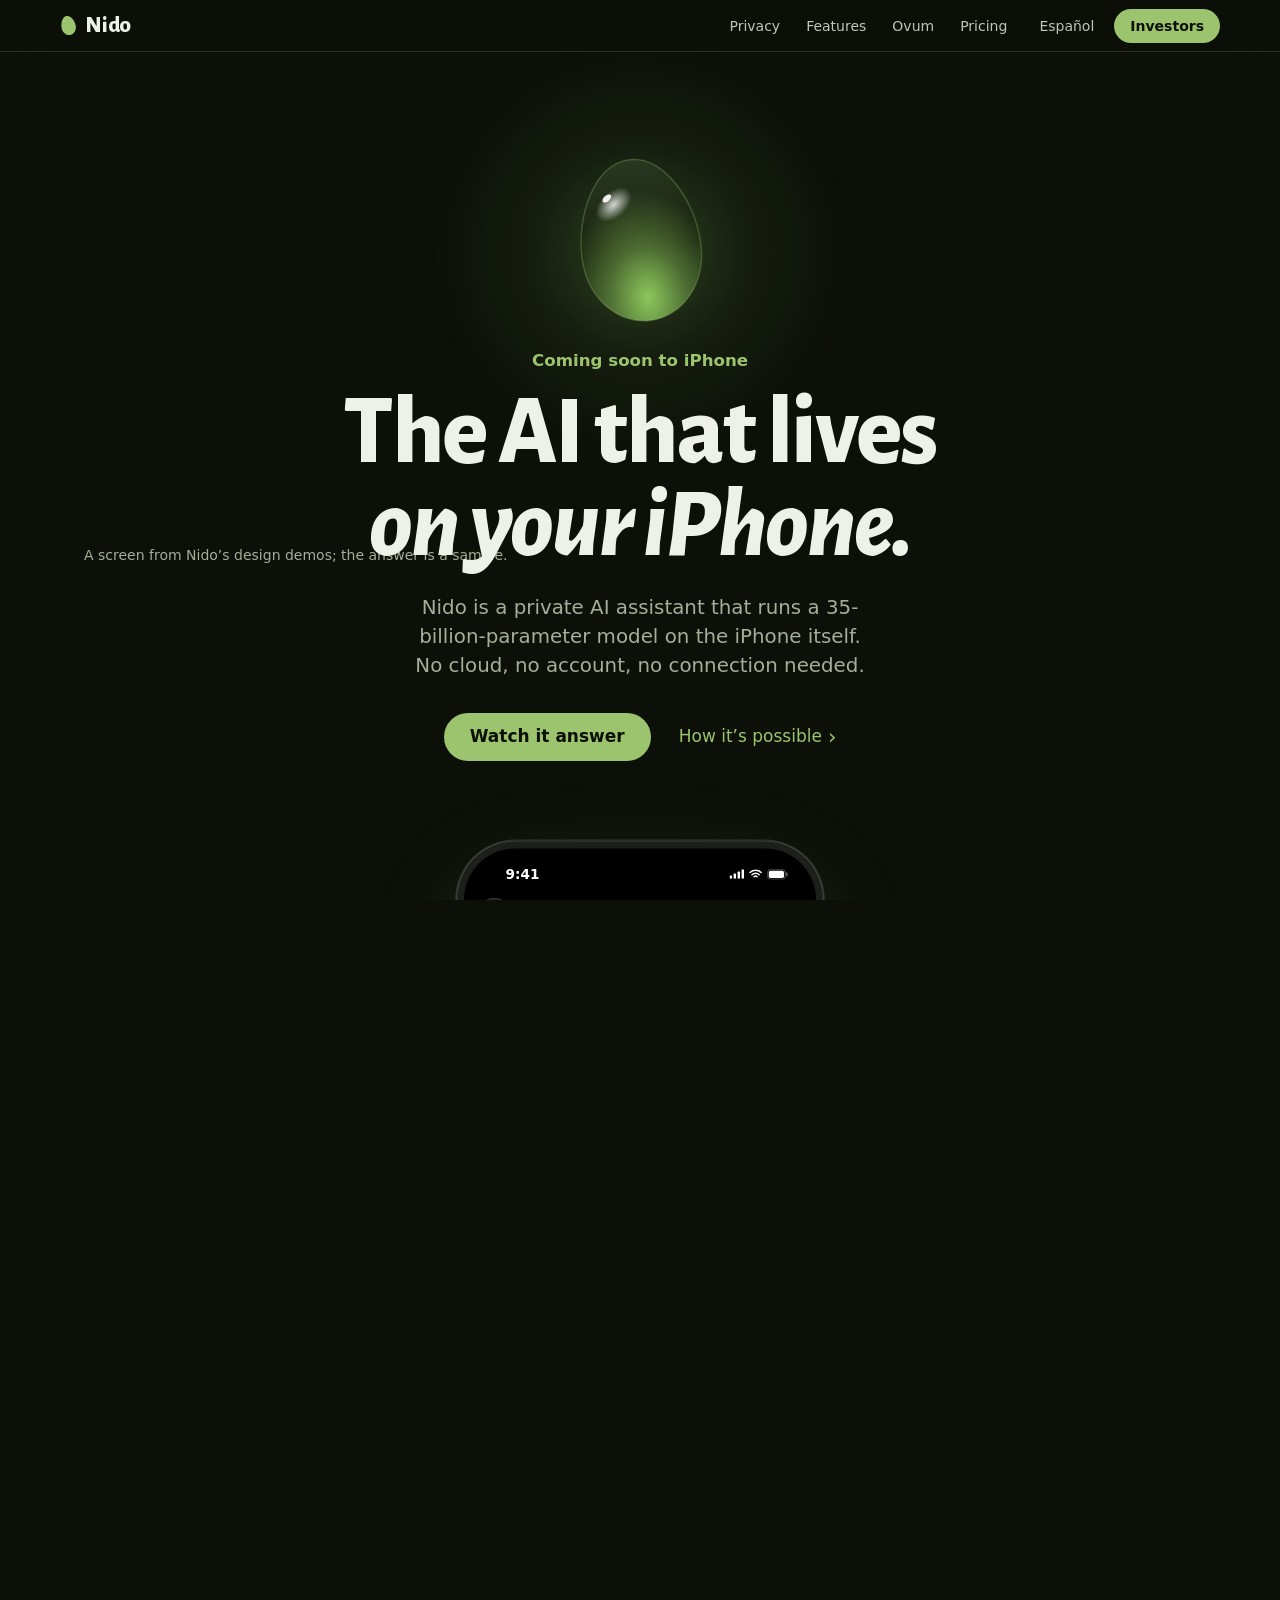
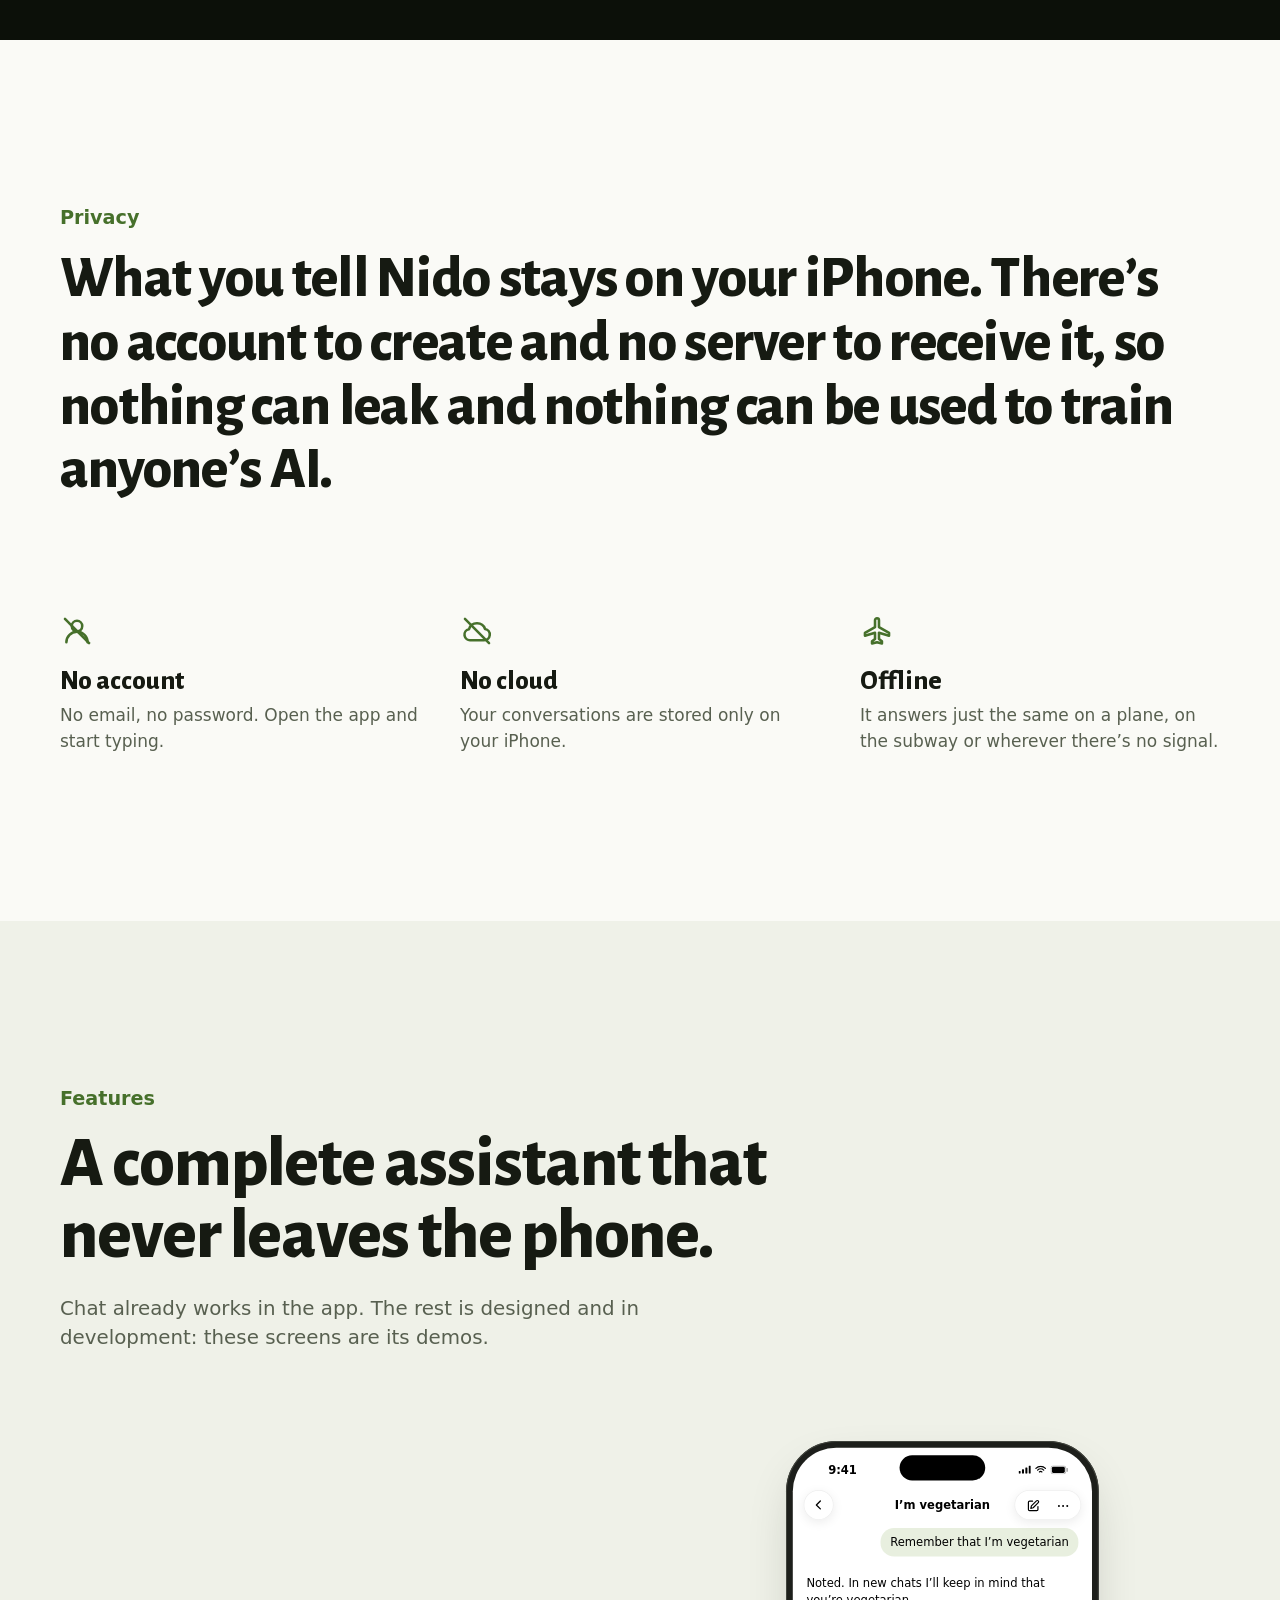
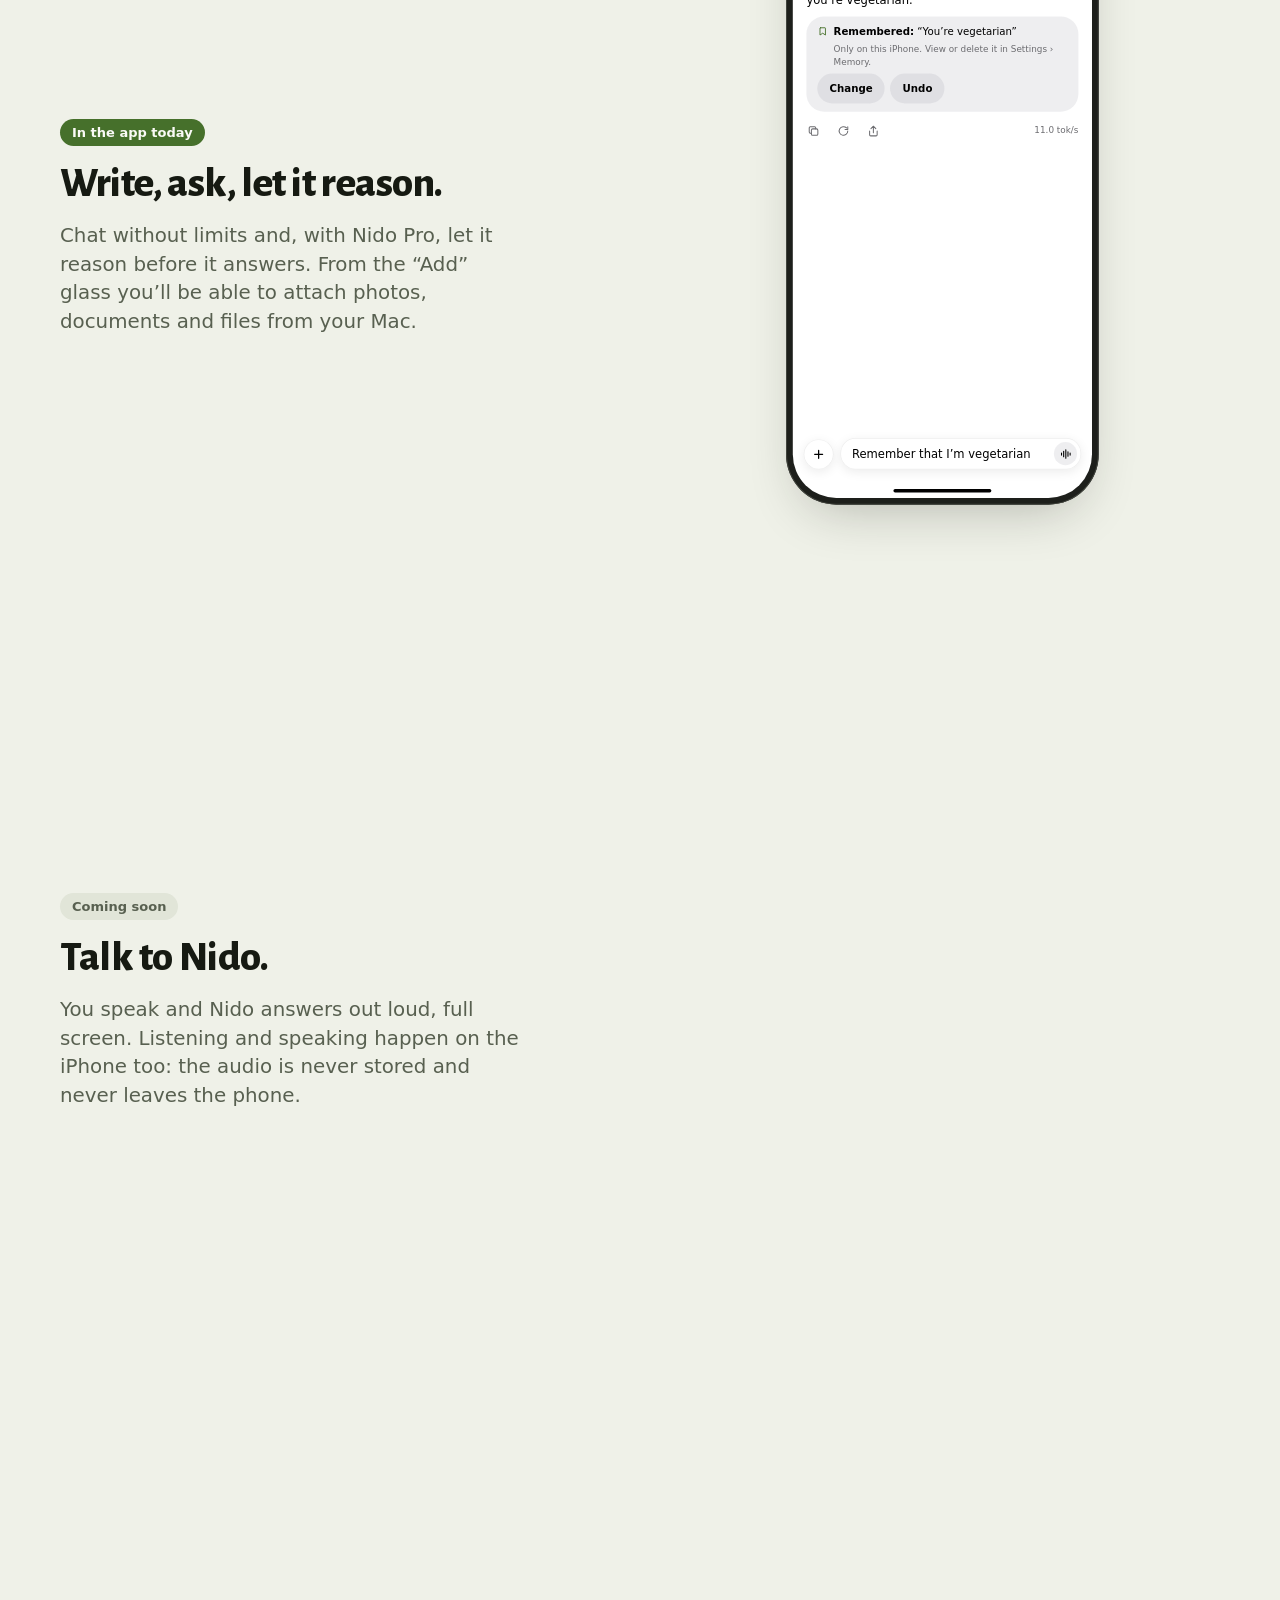
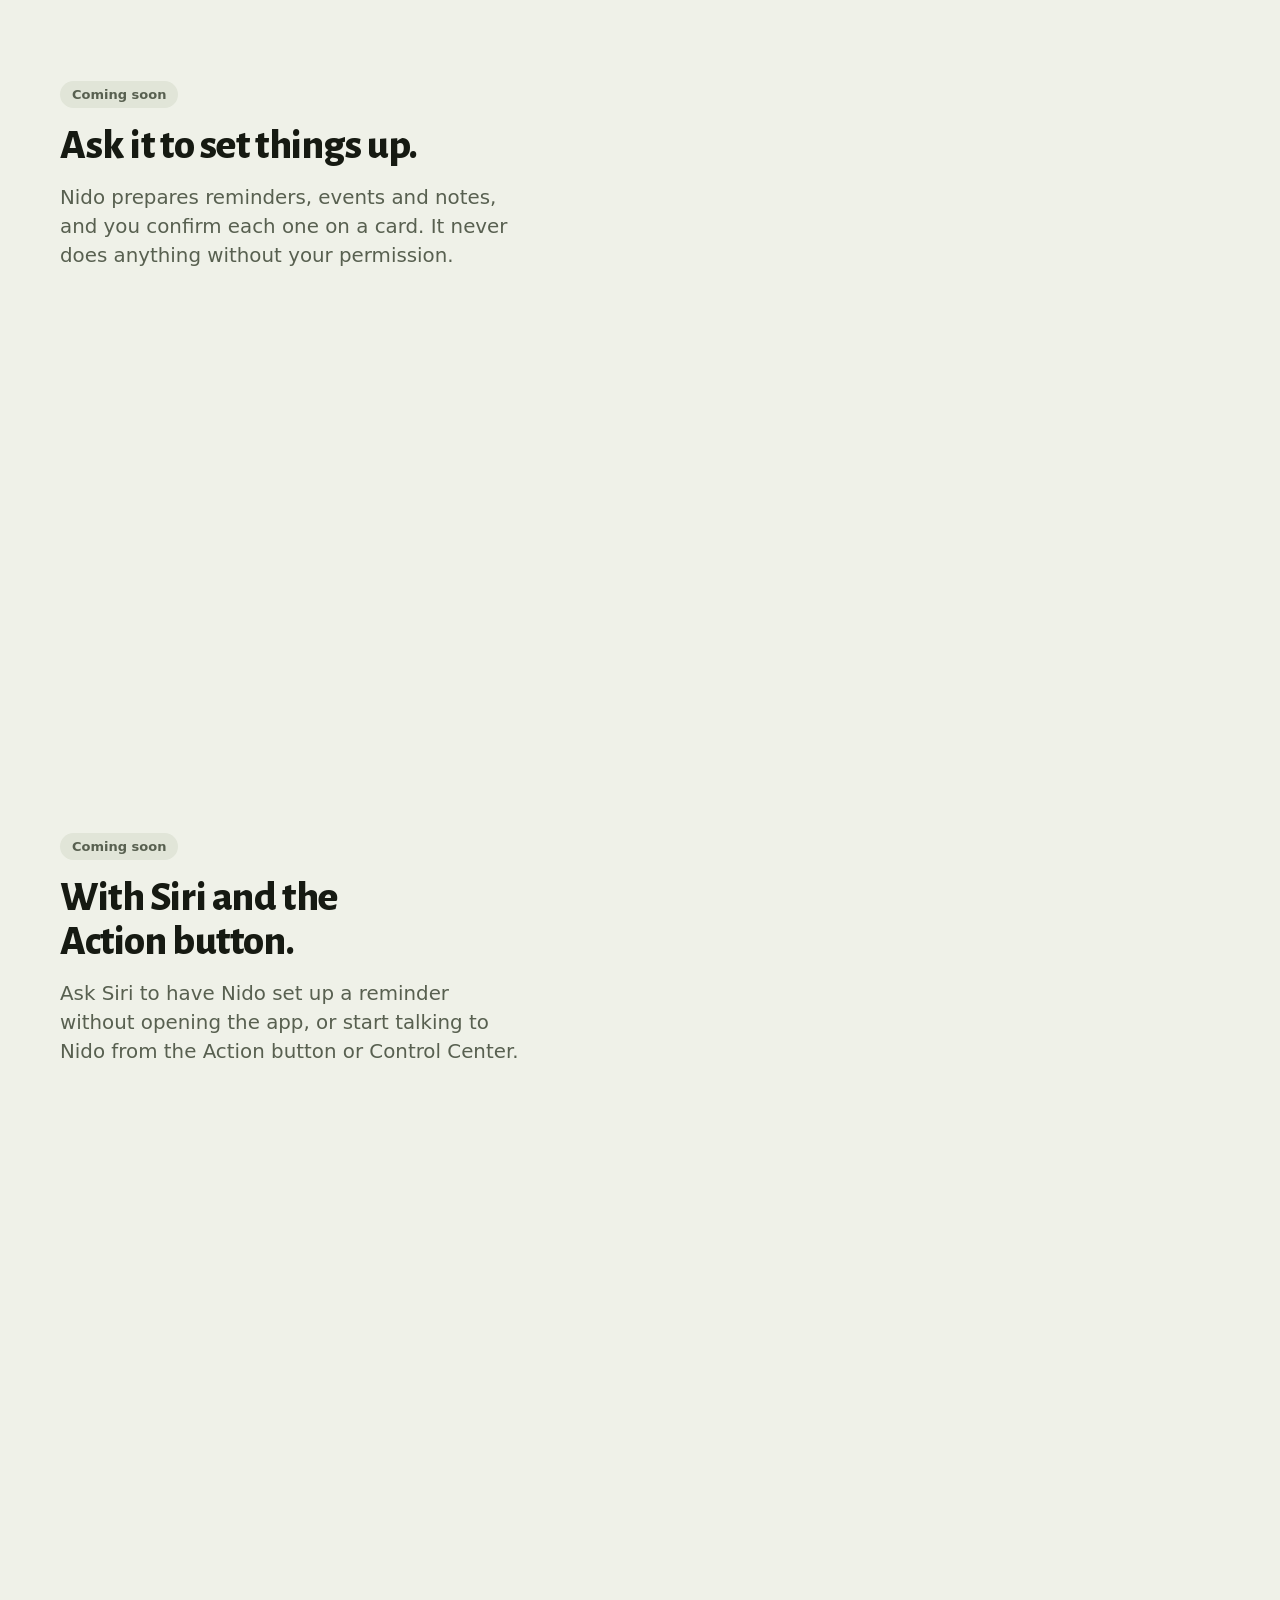
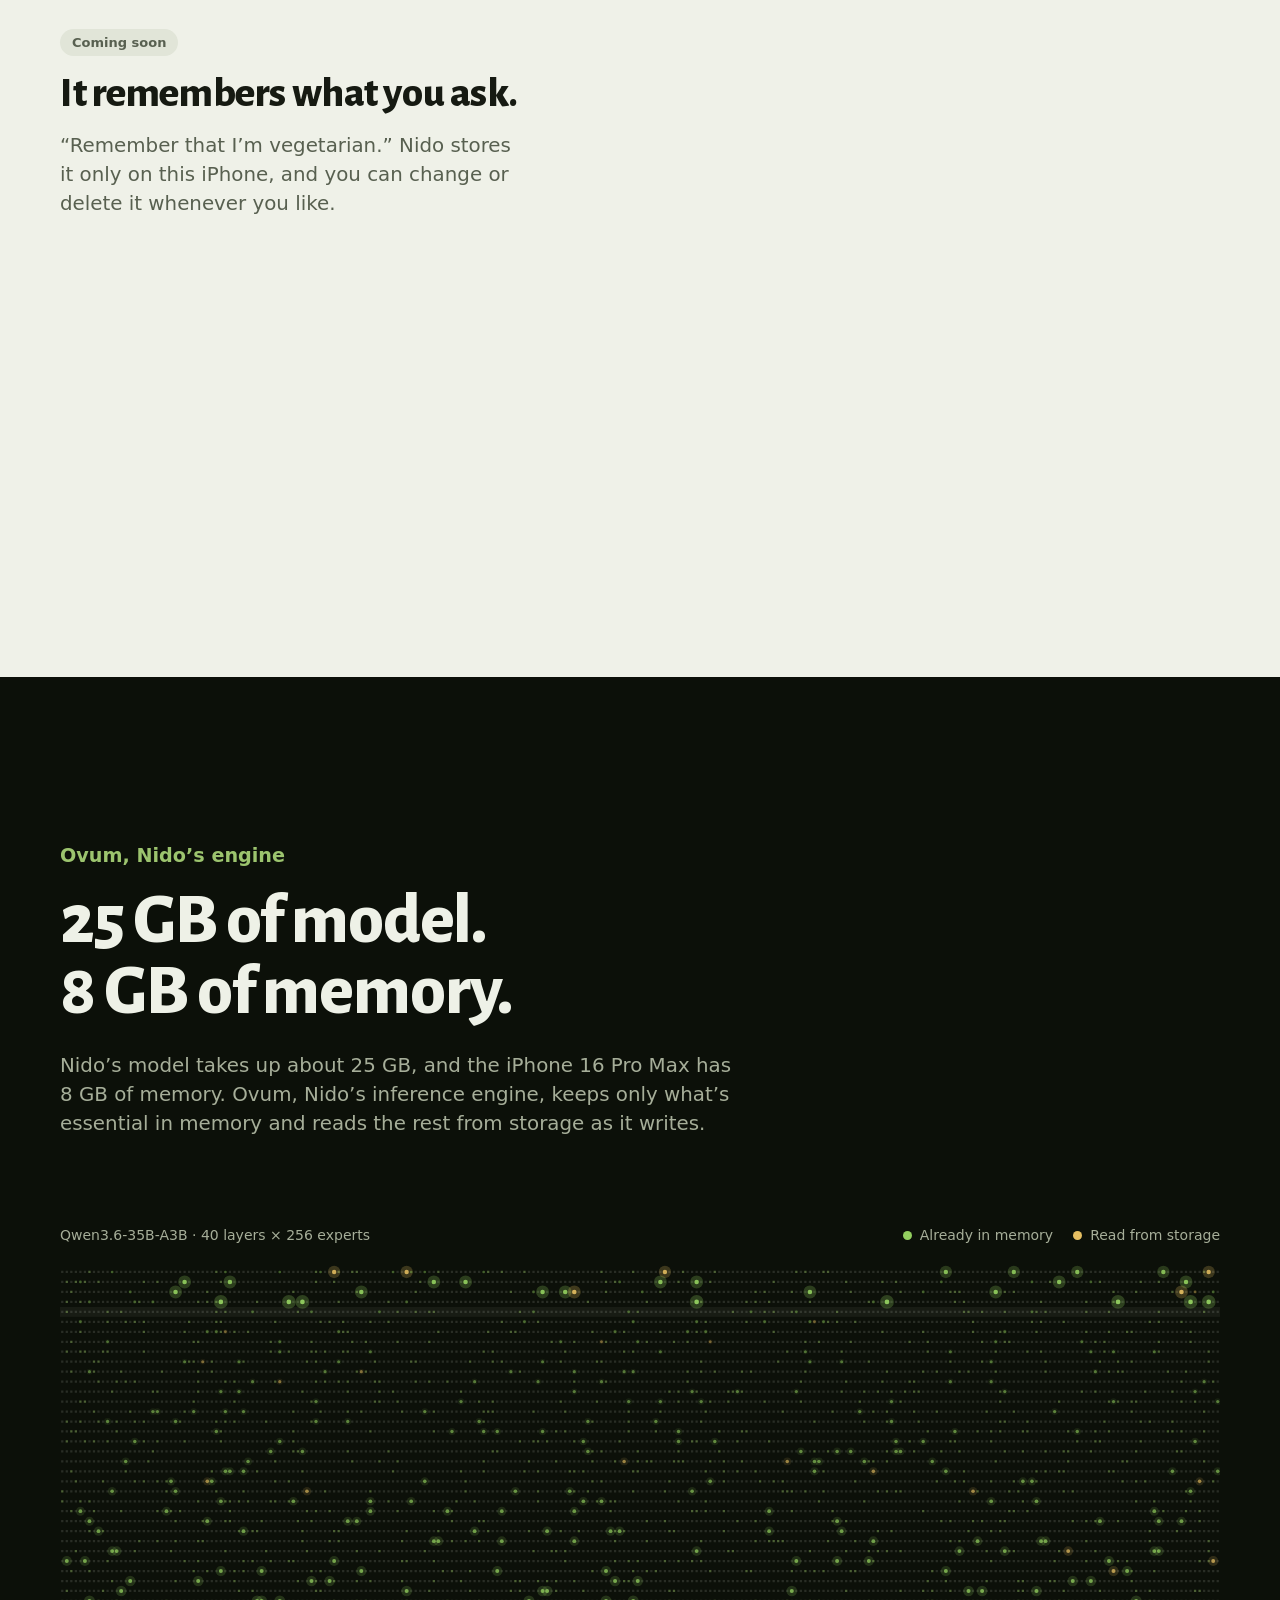
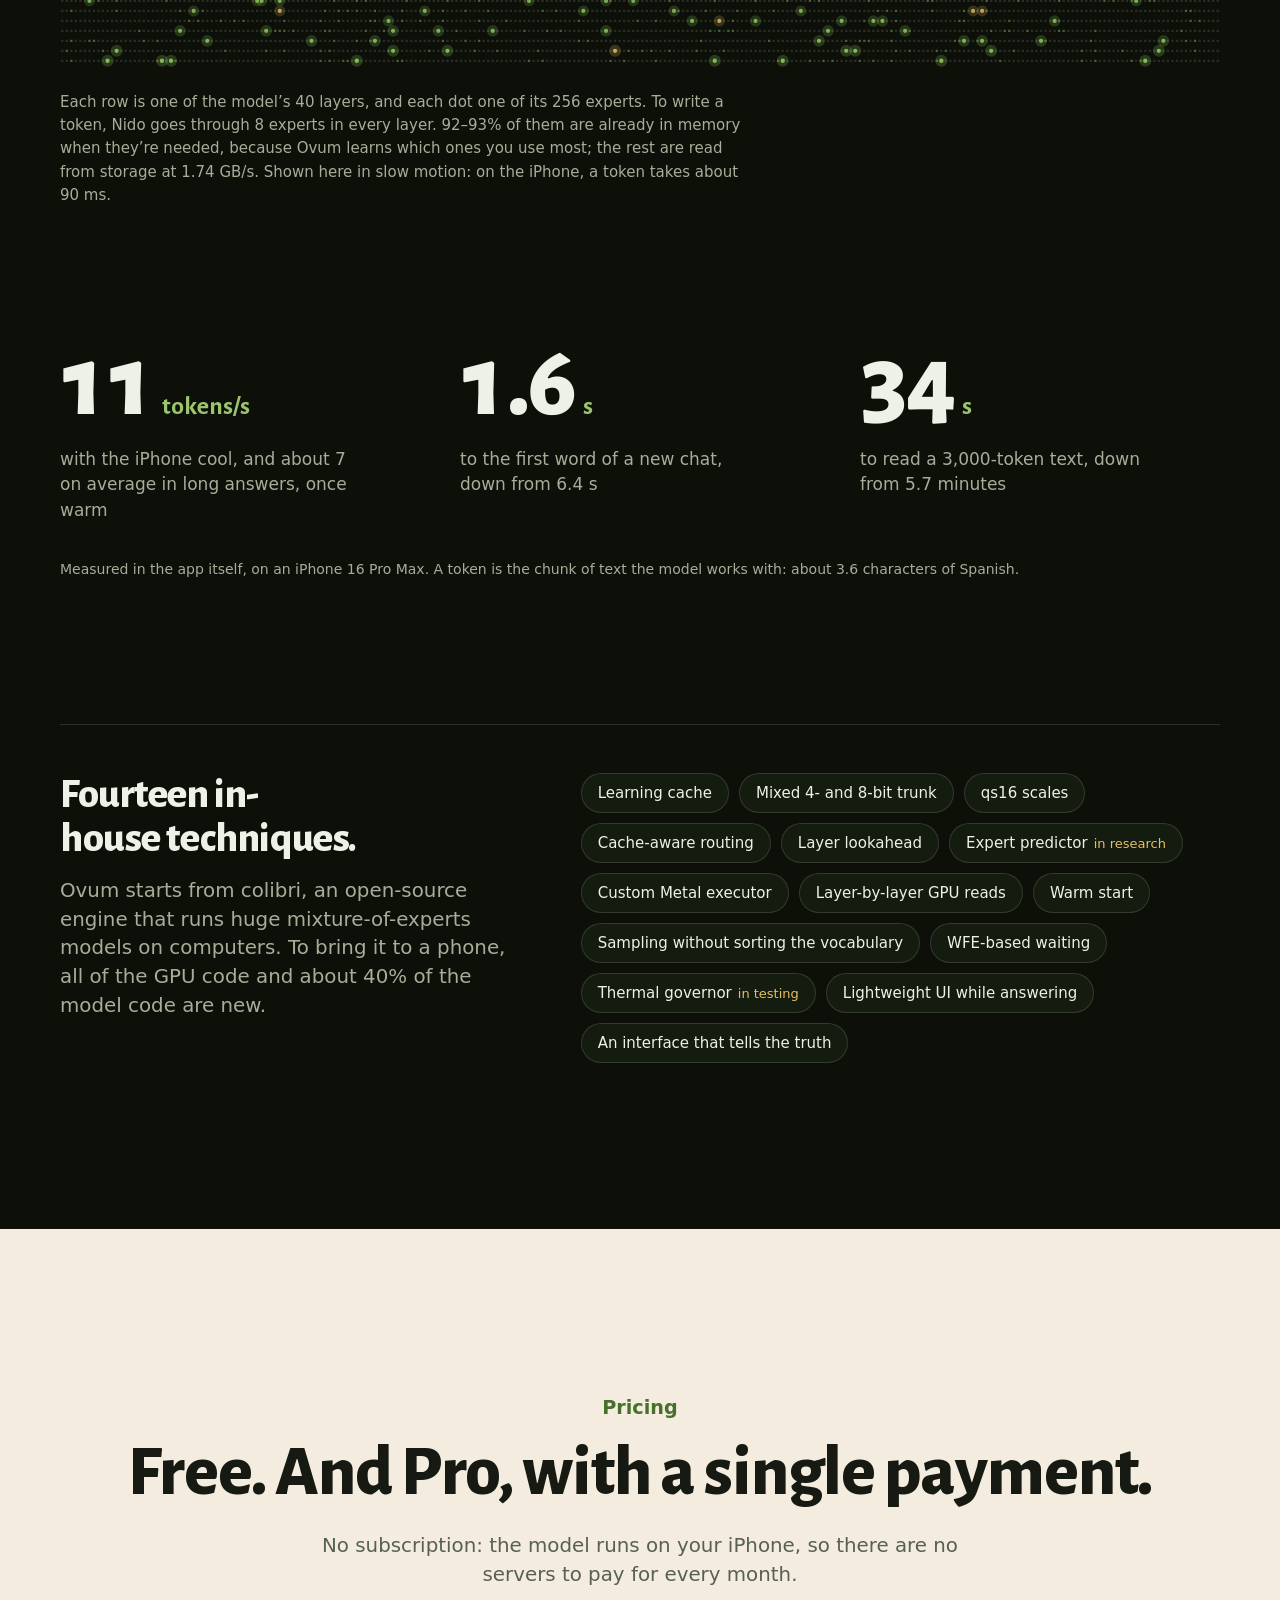
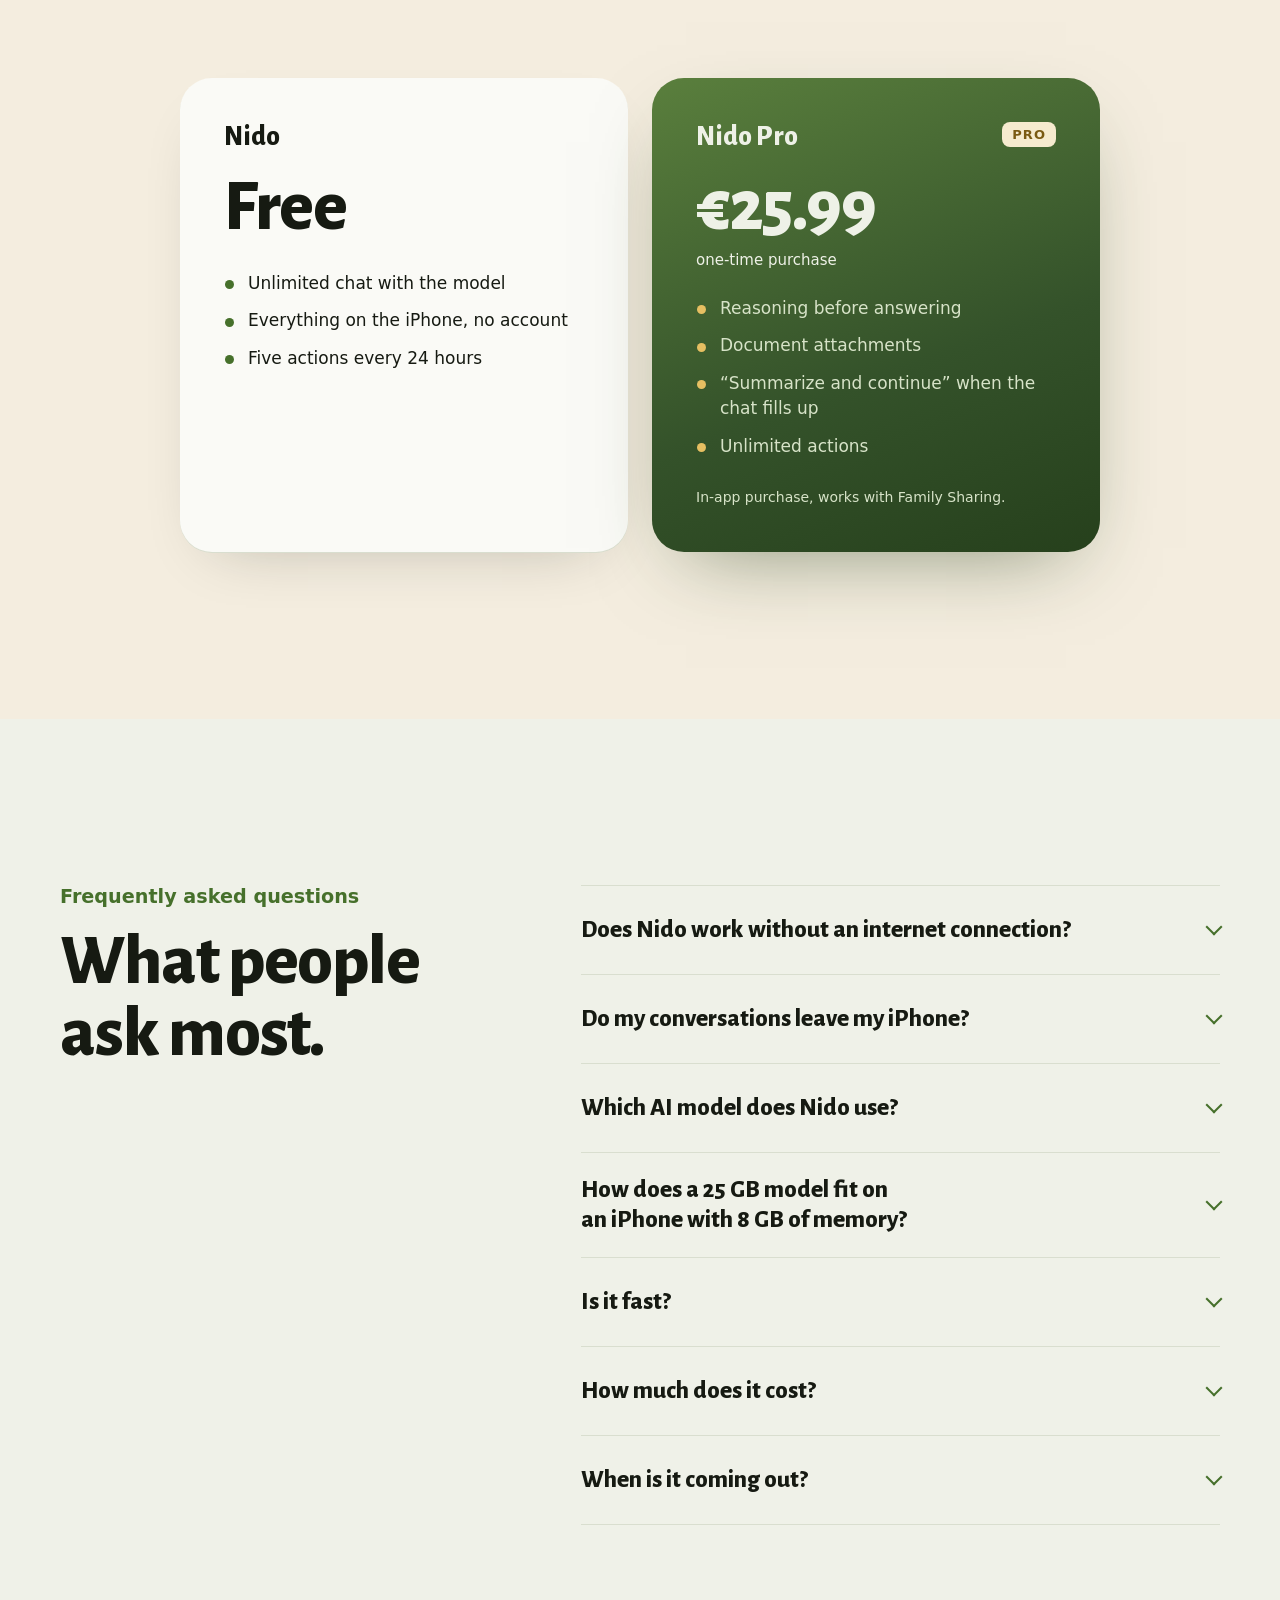
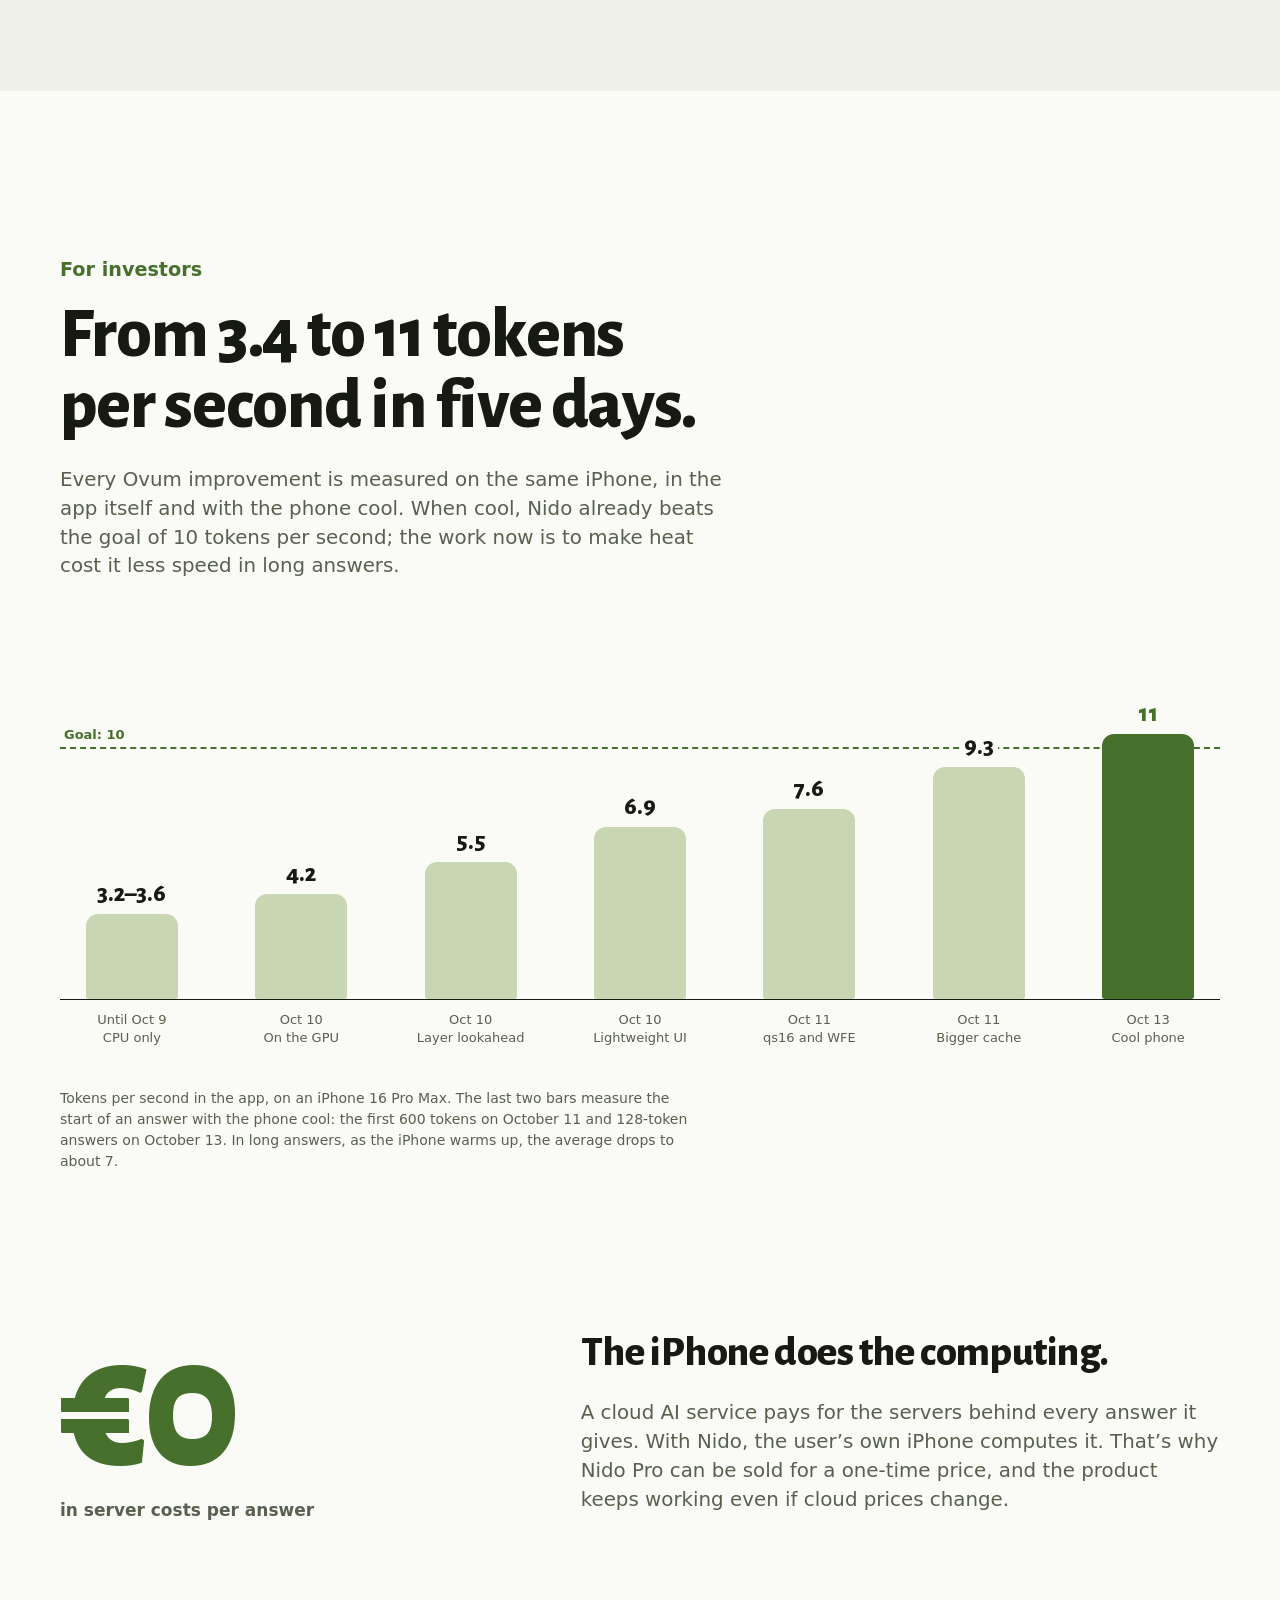
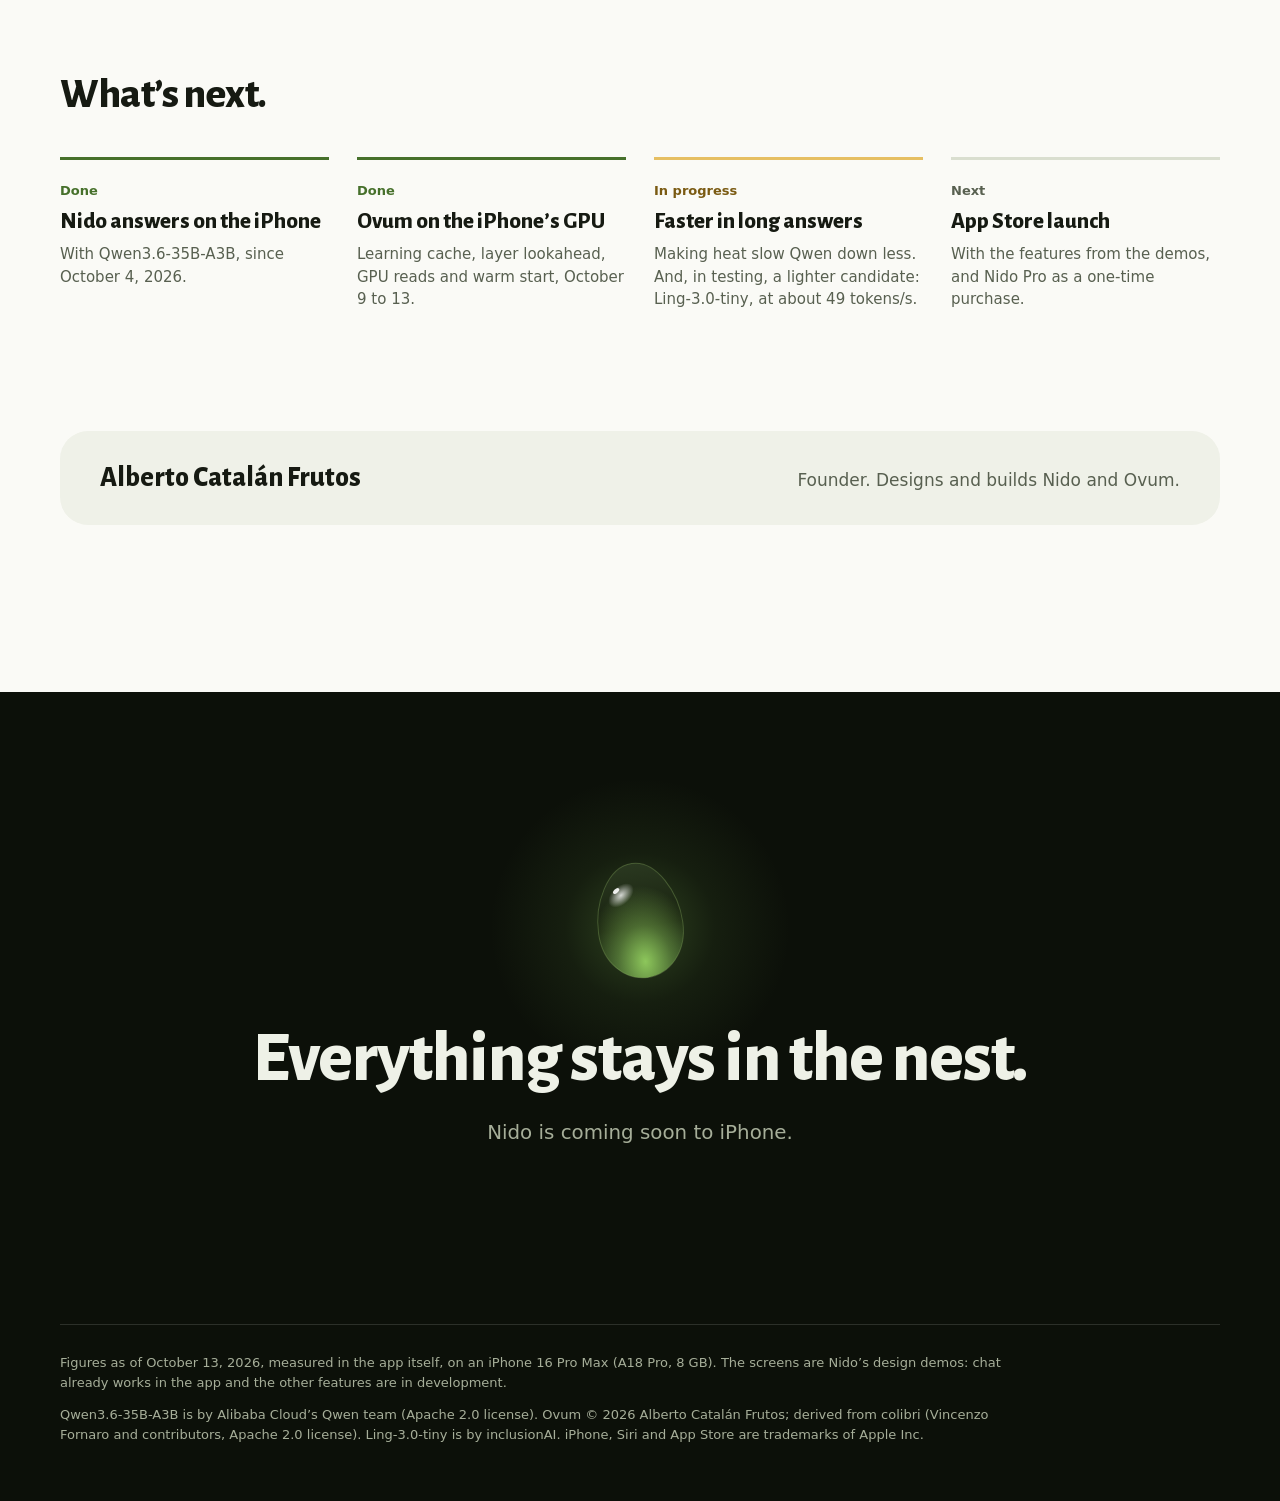
==== commit a97bb865: "Datos a 13 de octubre: 11 tokens/s en frío, lectura en la GPU y pantallas al día Co-Authored-By: Cla" ====
--- a/en/index.html
+++ b/en/index.html
@@ -32,7 +32,7 @@
 <meta name="twitter:description" content="Nido runs a 35-billion-parameter AI model right on your iPhone: no cloud, no account, no connection needed. Free, with Pro as a one-time purchase.">
 <meta name="twitter:image" content="https://nidoai.eu/en/og.png">
 <meta name="twitter:image:alt" content="Nido: the AI that lives on your iPhone.">
-<script type="application/ld+json">{"@context":"https://schema.org","@graph":[{"@type":"Organization","@id":"https://nidoai.eu/#org","name":"Nido","url":"https://nidoai.eu/","logo":"https://nidoai.eu/apple-touch-icon.png","founder":{"@id":"https://nidoai.eu/#founder"}},{"@type":"Person","@id":"https://nidoai.eu/#founder","name":"Alberto Catalán Frutos","jobTitle":"Founder","worksFor":{"@id":"https://nidoai.eu/#org"}},{"@type":"WebSite","@id":"https://nidoai.eu/#web","url":"https://nidoai.eu/","name":"Nido","inLanguage":["es","en"],"publisher":{"@id":"https://nidoai.eu/#org"}},{"@type":"MobileApplication","@id":"https://nidoai.eu/en/#app","name":"Nido","url":"https://nidoai.eu/en/","description":"Nido runs a 35-billion-parameter AI model right on your iPhone: no cloud, no account, no connection needed. Free, with Pro as a one-time purchase.","inLanguage":"en","image":"https://nidoai.eu/en/og.png","operatingSystem":"iOS","applicationCategory":"UtilitiesApplication","featureList":["Chat with a 35-billion-parameter model on the iPhone","Works offline","No account: conversations are stored only on the iPhone","Reasoning before answering (Nido Pro)","Voice conversation","Reminders, events and notes you confirm","Siri and the Action button","Memory you can change and delete"],"author":{"@id":"https://nidoai.eu/#founder"},"publisher":{"@id":"https://nidoai.eu/#org"},"offers":[{"@type":"Offer","name":"Nido","price":"0","priceCurrency":"EUR"},{"@type":"Offer","name":"Nido Pro","price":"25.99","priceCurrency":"EUR"}]},{"@type":"FAQPage","@id":"https://nidoai.eu/en/#page","url":"https://nidoai.eu/en/","name":"Nido · Private, offline AI assistant for iPhone","description":"Nido runs a 35-billion-parameter AI model right on your iPhone: no cloud, no account, no connection needed. Free, with Pro as a one-time purchase.","inLanguage":"en","isPartOf":{"@id":"https://nidoai.eu/#web"},"about":{"@id":"https://nidoai.eu/en/#app"},"primaryImageOfPage":{"@type":"ImageObject","url":"https://nidoai.eu/en/og.png","width":1200,"height":630},"mainEntity":[{"@type":"Question","name":"Does Nido work without an internet connection?","acceptedAnswer":{"@type":"Answer","text":"Yes. The AI model lives on the iPhone, so Nido answers just the same in airplane mode, on the subway or wherever there’s no signal."}},{"@type":"Question","name":"Do my conversations leave my iPhone?","acceptedAnswer":{"@type":"Answer","text":"No. They’re stored only on your iPhone, and Nido needs no account and no server to answer. Nobody else reads them or uses them to train models."}},{"@type":"Question","name":"Which AI model does Nido use?","acceptedAnswer":{"@type":"Answer","text":"Qwen3.6-35B-A3B, a 35-billion-parameter mixture-of-experts model from Alibaba Cloud’s Qwen team. It runs on Ovum, Nido’s inference engine."}},{"@type":"Question","name":"How does a 25 GB model fit on an iPhone with 8 GB of memory?","acceptedAnswer":{"@type":"Answer","text":"Ovum keeps the model’s most-used experts in memory and reads the rest from storage as it writes. When they’re needed, 92–93% of them are already in memory."}},{"@type":"Question","name":"Is it fast?","acceptedAnswer":{"@type":"Answer","text":"On an iPhone 16 Pro Max, the first word of a new chat arrives in 1.6 seconds, and Nido writes at 7.6 tokens per second on average (9.3 when it starts answering)."}},{"@type":"Question","name":"How much does it cost?","acceptedAnswer":{"@type":"Answer","text":"Nido is free, with unlimited chat. Nido Pro costs €25.99 as a one-time purchase, with no subscription, and works with Family Sharing."}},{"@type":"Question","name":"When is it coming out?","acceptedAnswer":{"@type":"Answer","text":"Nido is coming soon to the App Store. Chat already works in the app; the other features are designed and in development."}}]}]}</script>
+<script type="application/ld+json">{"@context":"https://schema.org","@graph":[{"@type":"Organization","@id":"https://nidoai.eu/#org","name":"Nido","url":"https://nidoai.eu/","logo":"https://nidoai.eu/apple-touch-icon.png","founder":{"@id":"https://nidoai.eu/#founder"}},{"@type":"Person","@id":"https://nidoai.eu/#founder","name":"Alberto Catalán Frutos","jobTitle":"Founder","worksFor":{"@id":"https://nidoai.eu/#org"}},{"@type":"WebSite","@id":"https://nidoai.eu/#web","url":"https://nidoai.eu/","name":"Nido","inLanguage":["es","en"],"publisher":{"@id":"https://nidoai.eu/#org"}},{"@type":"MobileApplication","@id":"https://nidoai.eu/en/#app","name":"Nido","url":"https://nidoai.eu/en/","description":"Nido runs a 35-billion-parameter AI model right on your iPhone: no cloud, no account, no connection needed. Free, with Pro as a one-time purchase.","inLanguage":"en","image":"https://nidoai.eu/en/og.png","operatingSystem":"iOS","applicationCategory":"UtilitiesApplication","featureList":["Chat with a 35-billion-parameter model on the iPhone","Works offline","No account: conversations are stored only on the iPhone","Reasoning before answering (Nido Pro)","Voice conversation","Reminders, events and notes you confirm","Siri and the Action button","Memory you can change and delete"],"author":{"@id":"https://nidoai.eu/#founder"},"publisher":{"@id":"https://nidoai.eu/#org"},"offers":[{"@type":"Offer","name":"Nido","price":"0","priceCurrency":"EUR"},{"@type":"Offer","name":"Nido Pro","price":"25.99","priceCurrency":"EUR"}]},{"@type":"FAQPage","@id":"https://nidoai.eu/en/#page","url":"https://nidoai.eu/en/","name":"Nido · Private, offline AI assistant for iPhone","description":"Nido runs a 35-billion-parameter AI model right on your iPhone: no cloud, no account, no connection needed. Free, with Pro as a one-time purchase.","inLanguage":"en","isPartOf":{"@id":"https://nidoai.eu/#web"},"about":{"@id":"https://nidoai.eu/en/#app"},"primaryImageOfPage":{"@type":"ImageObject","url":"https://nidoai.eu/en/og.png","width":1200,"height":630},"mainEntity":[{"@type":"Question","name":"Does Nido work without an internet connection?","acceptedAnswer":{"@type":"Answer","text":"Yes. The AI model lives on the iPhone, so Nido answers just the same in airplane mode, on the subway or wherever there’s no signal."}},{"@type":"Question","name":"Do my conversations leave my iPhone?","acceptedAnswer":{"@type":"Answer","text":"No. They’re stored only on your iPhone, and Nido needs no account and no server to answer. Nobody else reads them or uses them to train models."}},{"@type":"Question","name":"Which AI model does Nido use?","acceptedAnswer":{"@type":"Answer","text":"Qwen3.6-35B-A3B, a 35-billion-parameter mixture-of-experts model from Alibaba Cloud’s Qwen team. It runs on Ovum, Nido’s inference engine."}},{"@type":"Question","name":"How does a 25 GB model fit on an iPhone with 8 GB of memory?","acceptedAnswer":{"@type":"Answer","text":"Ovum keeps the model’s most-used experts in memory and reads the rest from storage as it writes. When they’re needed, 92–93% of them are already in memory."}},{"@type":"Question","name":"Is it fast?","acceptedAnswer":{"@type":"Answer","text":"On an iPhone 16 Pro Max, the first word of a new chat arrives in 1.6 seconds, and Nido writes at about 11 tokens per second with the phone cool (about 7 on average in long answers, once the iPhone warms up)."}},{"@type":"Question","name":"How much does it cost?","acceptedAnswer":{"@type":"Answer","text":"Nido is free, with unlimited chat. Nido Pro costs €25.99 as a one-time purchase, with no subscription, and works with Family Sharing."}},{"@type":"Question","name":"When is it coming out?","acceptedAnswer":{"@type":"Answer","text":"Nido is coming soon to the App Store. Chat already works in the app; the other features are designed and in development."}}]}]}</script>
 <style>:root{color-scheme:light}img{max-width:100%}</style>
 <link rel="stylesheet" href="../fuentes/fuentes.css">
 <link rel="stylesheet" href="../tokens.css">
@@ -98,7 +98,7 @@
             </div>
             <div class="nw-beat">
               <h2>The first word in 1.6 seconds.</h2>
-              <p>And the rest at 7.6 tokens per second: the speed measured on an iPhone 16 Pro Max, the same one you see on screen.</p>
+              <p>And the rest at 11 tokens per second: the speed measured on a cool iPhone 16 Pro Max, the same one you see on screen.</p>
             </div>
             <div class="nw-beat">
               <h2>You always know what it’s doing.</h2>
@@ -108,7 +108,7 @@
           <p class="nw-cap">A screen from Nido’s design demos; the answer is a sample. <button type="button" class="nw-again" id="nw-again" hidden>Replay</button></p>
         </div>
         <div class="nw-live-wrap">
-          <div class="nw-phone" id="nw-live" data-live="1" role="img" aria-label="Nido answers “Why was the Great Depression so severe?” on the iPhone, at 7.6 tokens per second.">
+          <div class="nw-phone" id="nw-live" data-live="1" role="img" aria-label="Nido answers “Why was the Great Depression so severe?” on the iPhone, at 11 tokens per second.">
             <div class="phone-slot"><div class="device"><div class="nido" data-ui="dark" inert></div></div></div>
           </div>
         </div>
@@ -216,12 +216,12 @@
           <span class="nw-legend"><span><i class="nw-k-mem"></i>Already in memory</span><span><i class="nw-k-read"></i>Read from storage</span></span>
         </div>
         <canvas id="nw-field" role="img" aria-label="Each row is a layer of the model and each dot an expert. In every layer 8 experts light up: almost all are already in memory and a few are read from storage."></canvas>
-        <figcaption>Each row is one of the model’s 40 layers, and each dot one of its 256 experts. To write a token, Nido goes through 8 experts in every layer. 92–93% of them are already in memory when they’re needed, because Ovum learns which ones you use most; the rest are read from storage at 1.74 GB/s. Shown here in slow motion: on the iPhone, a token takes 132 ms.</figcaption>
+        <figcaption>Each row is one of the model’s 40 layers, and each dot one of its 256 experts. To write a token, Nido goes through 8 experts in every layer. 92–93% of them are already in memory when they’re needed, because Ovum learns which ones you use most; the rest are read from storage at 1.74 GB/s. Shown here in slow motion: on the iPhone, a token takes about 90&nbsp;ms.</figcaption>
       </figure>
       <div class="nw-stats">
         <div class="nw-stat nw-rv">
-          <p class="nw-big"><span class="nw-num" data-count="9.3" data-dec="1">9.3</span><small>tokens/s</small></p>
-          <p>when it starts answering, and 7.6 on average</p>
+          <p class="nw-big"><span class="nw-num" data-count="11" data-dec="0">11</span><small>tokens/s</small></p>
+          <p>with the iPhone cool, and about 7 on average in long answers, once warm</p>
         </div>
         <div class="nw-stat nw-rv">
           <p class="nw-big"><span class="nw-num" data-count="1.6" data-dec="1">1.6</span><small>s</small></p>
@@ -232,7 +232,7 @@
           <p>to read a 3,000-token text, down from 5.7 minutes</p>
         </div>
       </div>
-      <p class="nw-note">Measured on an iPhone 16 Pro Max, with the app opened from its icon. A token is the chunk of text the model works with: about 3.6 characters of Spanish.</p>
+      <p class="nw-note">Measured in the app itself, on an iPhone 16 Pro Max. A token is the chunk of text the model works with: about 3.6 characters of Spanish.</p>
       <div class="nw-tech">
         <div class="nw-tech-txt nw-rv">
           <h3 class="nw-h3">Fourteen in-house techniques.</h3>
@@ -302,7 +302,7 @@
         <details class="nw-q"><summary><h3>Do my conversations leave my iPhone?</h3></summary><p>No. They’re stored only on your iPhone, and Nido needs no account and no server to answer. Nobody else reads them or uses them to train models.</p></details>
         <details class="nw-q"><summary><h3>Which AI model does Nido use?</h3></summary><p>Qwen3.6-35B-A3B, a 35-billion-parameter mixture-of-experts model from Alibaba Cloud’s Qwen team. It runs on Ovum, Nido’s inference engine.</p></details>
         <details class="nw-q"><summary><h3>How does a 25 GB model fit on an iPhone with 8 GB of memory?</h3></summary><p>Ovum keeps the model’s most-used experts in memory and reads the rest from storage as it writes. When they’re needed, 92–93% of them are already in memory.</p></details>
-        <details class="nw-q"><summary><h3>Is it fast?</h3></summary><p>On an iPhone 16 Pro Max, the first word of a new chat arrives in 1.6 seconds, and Nido writes at 7.6 tokens per second on average (9.3 when it starts answering).</p></details>
+        <details class="nw-q"><summary><h3>Is it fast?</h3></summary><p>On an iPhone 16 Pro Max, the first word of a new chat arrives in 1.6 seconds, and Nido writes at about 11 tokens per second with the phone cool (about 7 on average in long answers, once the iPhone warms up).</p></details>
         <details class="nw-q"><summary><h3>How much does it cost?</h3></summary><p>Nido is free, with unlimited chat. Nido Pro costs €25.99 as a one-time purchase, with no subscription, and works with Family Sharing.</p></details>
         <details class="nw-q"><summary><h3>When is it coming out?</h3></summary><p>Nido is coming soon to the App Store. Chat already works in the app; the other features are designed and in development.</p></details>
       </div>
@@ -313,10 +313,10 @@
     <div class="nw-wrap">
       <header class="nw-head nw-rv">
         <p class="nw-eyebrow">For investors</p>
-        <h2 class="nw-h2">From 3.4 to 9.3 tokens per second in three days.</h2>
-        <p class="nw-lead">Every Ovum improvement is measured on the same iPhone, with the app opened from its icon and the phone cool. The goal with this model is 10 tokens per second. With Ling-3.0-tiny, a lighter mixture-of-experts model being ported to Ovum, it’s 15–20.</p>
+        <h2 class="nw-h2">From 3.4 to 11 tokens per second in five days.</h2>
+        <p class="nw-lead">Every Ovum improvement is measured on the same iPhone, in the app itself and with the phone cool. When cool, Nido already beats the goal of 10 tokens per second; the work now is to make heat cost it less speed in long answers.</p>
       </header>
-      <figure class="nw-chart" aria-label="Nido’s writing speed on the iPhone, in tokens per second, from October 9 to 11, 2026.">
+      <figure class="nw-chart" aria-label="Nido’s writing speed on the iPhone, in tokens per second, from October 9 to 13, 2026.">
         <div class="nw-plot">
           <div class="nw-target"><span>Goal: 10</span></div>
           <div class="nw-bar" style="--v:3.4;--i:0"><b>3.2–3.6</b><i></i><span>Until Oct 9<br>CPU only</span></div>
@@ -324,9 +324,10 @@
           <div class="nw-bar" style="--v:5.5;--i:2"><b>5.5</b><i></i><span>Oct 10<br>Layer lookahead</span></div>
           <div class="nw-bar" style="--v:6.9;--i:3"><b>6.9</b><i></i><span>Oct 10<br>Lightweight UI</span></div>
           <div class="nw-bar" style="--v:7.6;--i:4"><b>7.6</b><i></i><span>Oct 11<br>qs16 and WFE</span></div>
-          <div class="nw-bar is-now" style="--v:9.3;--i:5"><b>9.3</b><i></i><span>Oct 11<br>Bigger cache</span></div>
-        </div>
-        <figcaption>Tokens per second in the app, on an iPhone 16 Pro Max. The last bar is the speed over the first 600 tokens of an answer; that test’s average is 7.6.</figcaption>
+          <div class="nw-bar" style="--v:9.3;--i:5"><b>9.3</b><i></i><span>Oct 11<br>Bigger cache</span></div>
+          <div class="nw-bar is-now" style="--v:11;--i:6"><b>11</b><i></i><span>Oct 13<br>Cool phone</span></div>
+        </div>
+        <figcaption>Tokens per second in the app, on an iPhone 16 Pro Max. The last two bars measure the start of an answer with the phone cool: the first 600 tokens on October 11 and 128-token answers on October 13. In long answers, as the iPhone warms up, the average drops to about 7.</figcaption>
       </figure>
 
       <div class="nw-econ nw-rv">
@@ -348,12 +349,12 @@
           <li class="is-done nw-rv">
             <p class="nw-st">Done</p>
             <h4>Ovum on the iPhone’s GPU</h4>
-            <p>Learning cache, layer lookahead and warm start, October 9 to 12.</p>
+            <p>Learning cache, layer lookahead, GPU reads and warm start, October 9 to 13.</p>
           </li>
           <li class="is-now nw-rv">
             <p class="nw-st">In progress</p>
-            <h4>Faster and lighter</h4>
-            <p>A sustained 10 tokens/s with Qwen, and the move to Ling-3.0-tiny, aiming for 15–20.</p>
+            <h4>Faster in long answers</h4>
+            <p>Making heat slow Qwen down less. And, in testing, a lighter candidate: Ling-3.0-tiny, at about 49 tokens/s.</p>
           </li>
           <li class="nw-rv">
             <p class="nw-st">Next</p>
@@ -392,7 +393,7 @@
       <h2 class="nw-h2 nw-rv">Everything stays in the nest.</h2>
       <p class="nw-lead nw-rv">Nido is coming soon to iPhone.</p>
       <footer class="nw-foot">
-        <p>Figures as of October 12, 2026, measured on an iPhone 16 Pro Max (A18 Pro, 8 GB) with the app opened from its icon. The screens are Nido’s design demos: chat already works in the app and the other features are in development.</p>
+        <p>Figures as of October 13, 2026, measured in the app itself, on an iPhone 16 Pro Max (A18 Pro, 8 GB). The screens are Nido’s design demos: chat already works in the app and the other features are in development.</p>
         <p>Qwen3.6-35B-A3B is by Alibaba Cloud’s Qwen team (Apache 2.0 license). Ovum © 2026 Alberto Catalán Frutos; derived from colibri (Vincenzo Fornaro and contributors, Apache 2.0 license). Ling-3.0-tiny is by inclusionAI. iPhone, Siri and App Store are trademarks of Apple Inc.</p>
       </footer>
     </div>
@@ -401,6 +402,6 @@
 
 <script src="kit.js"></script>
 <script src="pantallas.js"></script>
-<script>(function(){"use strict";const dt=window.Nido,Pt=window.NidoPantallas||{};if(!dt)return;const{$:l,$$:F,el:P,esc:_,icon:$t,egg:ft,ui:Y,tokOf:Tt}=dt,w=matchMedia("(prefers-reduced-motion: reduce)"),N="IntersectionObserver"in window,b=(t,e=0,n=1)=>Math.min(n,Math.max(e,t)),Z=(t,e,n)=>t+(e-t)*n,ht=t=>t<.5?4*t*t*t:1-Math.pow(-2*t+2,3)/2,I=t=>getComputedStyle(document.documentElement).getPropertyValue(t).trim();let It=0;function z(t,e){const n=Pt[e],o=l(".nido",t);if(!n||!o)return null;const s=++It;return o.className=n.cls+(t.dataset.live?"":" nw-still"),o.innerHTML=n.html.replace(/\b(le[BGH])-([a-z]+)\b/g,"$1-$2-"+s),o.dataset.motion=w.matches?"reduced":"full",o}const y=l("#inicio"),C=l(".nw-stage",y),G=l(".nw-copy-txt",y),R=l(".nw-bigegg",y),u=l("#nw-live"),B=l(".nw-beats",y),U=F(".nw-beat",y),D=l("#nw-again"),tt="Why was the Great Depression so severe?",Ct=["Because three blows landed at once. Shares had been bought on credit, and their collapse ruined millions of small investors. Then thousands of banks failed, taking people\u2019s savings with them. And countries closed themselves off from trade, so the crisis lasted a decade.","What set it apart was how long it lasted: in the United States, unemployment reached 25% in 1933 and didn\u2019t return to normal levels until the war."],pt=7.6;let p=null,k=!1,et=!0,nt=0,Q={x:170,y:224,w:120};function S(t,e){const n=l(".composer .action",t);if(!n)return;const o={stop:["","Stop response"],send:["up","Send"],voz:["wave","Talk to Nido"]};n.className="action k-"+e,n.setAttribute("aria-label",o[e][1]),n.innerHTML=e==="stop"?'<i class="sq"></i>':$t(o[e][0],e==="send"?18:19,e==="send"?2.6:2)}function ut(){nt++;const t=z(u,"nuevo");t&&S(t,"voz"),et=!1,D.hidden=!0}async function ot(){const t=++nt,e=h=>new Promise(M=>setTimeout(M,h)).then(()=>t===nt);if(et){const h=z(u,"nuevo");h&&S(h,"voz")}et=!0,D.hidden=!0;const n=l(".nido",u),o=l("textarea",n);if(!o||!await e(900))return;if(w.matches)o.value=tt;else for(const h of tt)if(o.value+=h,!await e(34))return;if(S(n,"send"),!await e(450))return;const s=l(".home",n);s&&s.remove(),l(".nav",n).outerHTML=Y.nav({title:"The Great Depression"}),o.value="",o.placeholder="Ask Nido",n.classList.add("gen"),S(n,"stop");const r=l(".list",n),i=l(".list-in",n),a=P(Y.user(tt));a.classList.add("enter"),i.append(a);const d=P('<article class="msg-nido"></article>');i.append(d);const f=l(".bottom",n);d.style.minHeight=Math.max(0,r.clientHeight-118-(f?f.offsetHeight:0)-a.offsetHeight-26)+"px";const x=P(`<div class="steps" role="status"><div class="step now"><span class="mk">${ft("filling","inline",0)}</span><b>Reading</b><span class="det"></span></div></div>`);d.append(x);const L=l(".egg",x),m=l(".det",x);for(let h=1;h<=8;h++){if(!await e(200))return;L.style.setProperty("--lvl",(h/8).toFixed(3)),m.textContent=` \xB7 ${Math.round(h/8*100)}%`}x.remove();const v=P('<div class="md"></div>');d.append(v);const O=P(`<span class="tail">${ft("still")}</span>`);for(const h of Ct){const M=document.createElement("p");v.append(M);let q=[];for(const X of h.split(" ")){if(!await e(Tt(X)/pt*1e3))return;O.remove(),w.matches?(q.push(X),/[.!?:]$/.test(X)&&(M.insertAdjacentHTML("beforeend",_(q.join(" "))+" "),q=[])):M.insertAdjacentHTML("beforeend",`<span class="w">${_(X)}</span> `),M.append(O)}O.remove(),q.length&&M.insertAdjacentHTML("beforeend",_(q.join(" "))+" ")}n.classList.remove("gen"),S(n,"voz"),d.append(P(Y.foot({tps:pt}))),D.hidden=!1}function mt(){y.dataset.mode=w.matches?"static":"scroll",[R,G,u,B,...U].forEach(t=>t.removeAttribute("style")),k=!1,ut(),st(),gt()}function st(){if(y.dataset.mode!=="scroll"){const m=u.parentElement.clientWidth;u.style.setProperty("--s",Math.max(.3,Math.min(.62,m/460)).toFixed(3)),p=null;return}const t=C.clientWidth,e=C.clientHeight,n=t>=880&&e>=560;let o,s,r,i;n?(o=Math.min(.8,(e-112)/976),i=Math.min(t*.2,300),s=(t-460*o)/2,r=Math.max(64,(e-976*o)/2+16)):(o=Math.max(.3,Math.min(.6,e*.54/976,(t-32)/460)),i=0,s=(t-460*o)/2,r=64);const a=976*o;if(u.style.setProperty("--s",o.toFixed(4)),u.style.left=s+"px",u.style.top=r+"px",n){const m=Math.max(24,(t-1160)/2+24),v=s+i-56;Object.assign(B.style,{left:m+"px",right:"auto",width:Math.max(260,v-m)+"px",top:r+"px",bottom:"auto",height:a+"px"})}else Object.assign(B.style,{left:"16px",right:"16px",width:"auto",top:r+a+18+"px",bottom:"12px",height:"auto"});B.dataset.wide=n?"1":"0",R.style.transform="none";const d=R.getBoundingClientRect(),f=C.getBoundingClientRect(),x=l(".legg svg",u),L=l(".phone-slot",u);if(x&&L){const m=x.getBoundingClientRect(),v=L.getBoundingClientRect();m.width&&(Q={x:(m.left-v.left)/o,y:(m.top-v.top)/o,w:m.width/o})}p={wide:n,H:e,py:r,shift:i,bx:d.left-f.left,by:d.top-f.top,bw:d.width||1,tx:s+Q.x*o,ty:r+Q.y*o,tw:Q.w*o,peek:Math.min(60,e*.08)}}function Rt(){const t=y.getBoundingClientRect();return b(-t.top/Math.max(1,t.height-C.clientHeight))}function gt(){if(!p)return;const t=Rt(),e=b(t/.12);G.style.opacity=(1-e).toFixed(3),G.style.transform=`translate3d(0, ${(-60*b(t/.2)).toFixed(1)}px, 0)`,G.style.visibility=e>.98?"hidden":"visible";const n=ht(b(t/.3)),o=ht(b((t-.36)/.1)),s=Z(1,p.tw/p.bw,n),r=Z(0,p.tx-p.bx,n)+p.shift*o,i=Z(0,p.ty-p.by,n);R.style.transform=`translate3d(${r.toFixed(1)}px, ${i.toFixed(1)}px, 0) scale(${s.toFixed(4)})`;const a=b((t-.3)/.04);R.style.opacity=(1-a).toFixed(3),u.style.setProperty("--legg-o",a.toFixed(3));const d=(1-n)*(p.H-p.peek-p.py);u.style.transform=`translate3d(${(p.shift*o).toFixed(1)}px, ${d.toFixed(1)}px, 0)`;const f=p.wide?.46:.4,x=(1-f)/U.length;U.forEach((L,m)=>{const v=f+m*x,O=v+x,h=b((t-v)/.05),M=m===U.length-1?0:b((t-(O-.04))/.04);L.style.opacity=(h*(1-M)).toFixed(3),L.style.transform=`translate3d(0, ${((1-h)*28-M*28).toFixed(1)}px, 0)`}),B.style.setProperty("--cap",b((t-f)/.05).toFixed(3)),t>=.3&&!k?(k=!0,ot()):t<.12&&k&&(k=!1,ut())}l("#nw-watch").addEventListener("click",t=>{if(y.dataset.mode!=="scroll")return;t.preventDefault();const e=y.offsetHeight-C.clientHeight;scrollTo({top:y.offsetTop+e*.46,behavior:w.matches?"auto":"smooth"})}),D.addEventListener("click",ot),N&&new IntersectionObserver(t=>{t[0].isIntersecting&&y.dataset.mode==="static"&&!k&&(k=!0,ot())},{threshold:.4}).observe(u);const wt=F(".nw-say");function yt(){wt.forEach(t=>{t._w||(t.innerHTML=t.textContent.trim().split(/\s+/).map(e=>`<span class="nw-wd">${_(e)}</span>`).join(" "),t._w=F(".nw-wd",t),t._n=-1),t.classList.toggle("nw-lit",!w.matches)})}function Bt(){if(w.matches)return;const t=innerHeight;wt.forEach(e=>{const n=e.getBoundingClientRect();if(n.bottom<-40||n.top>t+40)return;const o=Math.round(b((t*.85-n.top)/(n.height+t*.3))*e._w.length);o!==e._n&&(e._w.forEach((s,r)=>s.classList.toggle("on",r<o)),e._n=o)})}const V=F(".nw-feat"),it=l(".nw-stack"),xt=F(".nw-phone",it);V.forEach(t=>z(l(".nw-phone",t),t.dataset.screen)),xt.forEach(t=>z(t,t.dataset.screen));function at(){V.forEach(e=>{const n=l(".nw-phone",e),o=n.parentElement.clientWidth;o&&n.style.setProperty("--s",Math.max(.3,Math.min(.56,o/460)).toFixed(3))});const t=it.parentElement.clientWidth;t&&it.style.setProperty("--s",Math.max(.3,Math.min(.68,(innerHeight-140)/976,t/460)).toFixed(3))}function bt(t){xt.forEach(e=>e.classList.toggle("on",e.dataset.screen===t))}if(bt(V[0].dataset.screen),N){const t=new IntersectionObserver(e=>e.forEach(n=>{n.isIntersecting&&bt(n.target.dataset.screen)}),{rootMargin:"-45% 0px -45% 0px"});V.forEach(e=>t.observe(e))}const $=l("#nw-field"),vt=$.getContext("2d"),c={L:40,E:256,pick:8,keep:35,hit:.925,step:42},A=c.L*c.E,rt=new Float32Array(A),E=new Uint8Array(A),H=new Float32Array(A),Mt=new Uint8Array(A),W=new Float64Array(A);for(let t=0;t<c.L;t++){const e=Array.from({length:c.E},(n,o)=>o);for(let n=e.length-1;n>0;n--){const o=Math.random()*(n+1)|0;[e[n],e[o]]=[e[o],e[n]]}e.forEach((n,o)=>{const s=t*c.E+n;rt[s]=1/Math.pow(o+1,1.1),o<c.keep?(E[s]=1,W[s]=-o):W[s]=-1e9})}function Et(t,e,n){let o=0,s=-1;for(let i=0;i<c.E;i++){const a=t*c.E+i;E[a]===e&&!n.has(i)&&(o+=rt[a])}let r=Math.random()*o;for(let i=0;i<c.E;i++){const a=t*c.E+i;if(E[a]===e&&!n.has(i)&&(s=i,r-=rt[a],r<=0))return i}return s}let Lt=0;function Ft(t){const e=new Set;Lt++;for(let n=0;n<c.pick;n++){const o=Math.random()<c.hit?1:0;let s=Et(t,o,e);if(s<0&&(s=Et(t,1-o,e)),s<0)continue;e.add(s);const r=t*c.E+s;if(H[r]=1,Mt[r]=E[r]?1:2,W[r]=Lt,!E[r]){let i=-1,a=1/0;for(let d=0;d<c.E;d++){const f=t*c.E+d;E[f]&&!e.has(d)&&W[f]<a&&(a=W[f],i=f)}i>=0&&(E[i]=0),E[r]=1}}}let g=null,T=null;function At(){const t=$.clientWidth;if(!t||g&&g.W===t)return;const e=t>=720?1:2,n=c.E/e,o=t/n,s=e===1?Math.max(8,Math.min(11,o*2.2)):11,r=e===1?0:4.5,i=Math.round(c.L*s+6),a=Math.min(2,window.devicePixelRatio||1);$.style.height=i+"px",$.width=Math.round(t*a),$.height=Math.round(i*a),vt.setTransform(a,0,0,a,0,0),g={W:t,H:i,per:e,cols:n,px:o,row:s,sub:r,d:Math.max(1.4,Math.min(2.4,o*.5))},T={off:I("--field-off"),mem:I("--field-mem"),hit:I("--egg-glow"),read:I("--straw"),band:I("--field-band")},ct(-1)}function Ht(t,e){const n=e%g.cols,o=e/g.cols|0;return[(n+.5)*g.px,3+(t+.5)*g.row+(g.per===2?(o-.5)*g.sub:0)]}function ct(t){if(!g)return;const{W:e,H:n,d:o}=g,s=vt;s.clearRect(0,0,e,n),t>=0&&(s.fillStyle=T.band,s.fillRect(0,3+t*g.row,e,g.row));for(const[r,i]of[[0,T.off],[1,T.mem]]){s.fillStyle=i,s.beginPath();for(let a=0;a<c.L;a++)for(let d=0;d<c.E;d++){const f=a*c.E+d;if(E[f]!==r||H[f]>.05)continue;const[x,L]=Ht(a,d);s.rect(x-o/2,L-o/2,o,o)}s.fill()}for(let r=0;r<A;r++){const i=H[r];if(i<=.05)continue;const[a,d]=Ht(r/c.E|0,r%c.E);s.fillStyle=Mt[r]===2?T.read:T.hit,s.globalAlpha=i*.28,s.beginPath(),s.arc(a,d,o*.6+6*i,0,Math.PI*2),s.fill(),s.globalAlpha=.35+.65*i,s.beginPath(),s.arc(a,d,o*.55+1.2*i,0,Math.PI*2),s.fill()}s.globalAlpha=1}for(let t=0;t<c.L;t++)Ft(t);for(let t=0;t<A;t++)H[t]&&(H[t]*=.3+.7*(t/c.E|0)/(c.L-1));let J=0,K=0;function St(){const t=++J;let e=0,n=0;const o=s=>{if(t!==J)return;const r=e?Math.min(64,s-e):16;for(e=s,n+=r;n>=c.step;)n-=c.step,Ft(K),K=(K+1)%c.L;const i=r/900;for(let a=0;a<A;a++)H[a]>0&&(H[a]=Math.max(0,H[a]-i));ct(K),requestAnimationFrame(o)};requestAnimationFrame(o)}if(N&&new IntersectionObserver(t=>{t[0].isIntersecting&&!w.matches?St():J++}).observe($),N){const t=new IntersectionObserver(e=>e.forEach(n=>{if(!n.isIntersecting||(t.unobserve(n.target),w.matches))return;const o=n.target,s=parseFloat(o.dataset.count),r=+o.dataset.dec||0,i=performance.now(),a=d=>{const f=b((d-i)/1400);o.textContent=(s*(1-Math.pow(1-f,3))).toFixed(r),f<1&&requestAnimationFrame(a)};requestAnimationFrame(a)}),{threshold:.6});F("[data-count]").forEach(e=>t.observe(e))}const kt=l(".nw-top"),Wt=F("main > section");function jt(){const t=kt.offsetHeight/2;let e="night";for(const n of Wt){const o=n.getBoundingClientRect();if(o.top<=t&&o.bottom>t){e=n.dataset.tone;break}}kt.dataset.tone=e==="night"?"night":"light"}let lt=!1;function j(){lt=!1,gt(),Bt(),jt()}addEventListener("scroll",()=>{lt||(lt=!0,requestAnimationFrame(j))},{passive:!0}),addEventListener("resize",()=>{st(),at(),At(),j()}),w.addEventListener("change",()=>{mt(),yt(),F(".nido").forEach(t=>{t.dataset.motion=w.matches?"reduced":"full"}),w.matches&&(J++,ct(-1)),j()}),mt(),yt(),at(),At(),j(),document.fonts&&document.fonts.ready&&document.fonts.ready.then(()=>{st(),at(),j()})})();</script>
+<script>(function(){"use strict";const dt=window.Nido,Pt=window.NidoPantallas||{};if(!dt)return;const{$:l,$$:F,el:P,esc:_,icon:$t,egg:ft,ui:Y,tokOf:Tt}=dt,w=matchMedia("(prefers-reduced-motion: reduce)"),N="IntersectionObserver"in window,b=(t,e=0,n=1)=>Math.min(n,Math.max(e,t)),Z=(t,e,n)=>t+(e-t)*n,ht=t=>t<.5?4*t*t*t:1-Math.pow(-2*t+2,3)/2,I=t=>getComputedStyle(document.documentElement).getPropertyValue(t).trim();let It=0;function z(t,e){const n=Pt[e],o=l(".nido",t);if(!n||!o)return null;const s=++It;return o.className=n.cls+(t.dataset.live?"":" nw-still"),o.innerHTML=n.html.replace(/\b(le[BGH])-([a-z]+)\b/g,"$1-$2-"+s),o.dataset.motion=w.matches?"reduced":"full",o}const y=l("#inicio"),C=l(".nw-stage",y),G=l(".nw-copy-txt",y),R=l(".nw-bigegg",y),u=l("#nw-live"),B=l(".nw-beats",y),U=F(".nw-beat",y),D=l("#nw-again"),tt="Why was the Great Depression so severe?",Ct=["Because three blows landed at once. Shares had been bought on credit, and their collapse ruined millions of small investors. Then thousands of banks failed, taking people\u2019s savings with them. And countries closed themselves off from trade, so the crisis lasted a decade.","What set it apart was how long it lasted: in the United States, unemployment reached 25% in 1933 and didn\u2019t return to normal levels until the war."],pt=11;let p=null,k=!1,et=!0,nt=0,Q={x:170,y:224,w:120};function S(t,e){const n=l(".composer .action",t);if(!n)return;const o={stop:["","Stop response"],send:["up","Send"],voz:["wave","Talk to Nido"]};n.className="action k-"+e,n.setAttribute("aria-label",o[e][1]),n.innerHTML=e==="stop"?'<i class="sq"></i>':$t(o[e][0],e==="send"?18:19,e==="send"?2.6:2)}function ut(){nt++;const t=z(u,"nuevo");t&&S(t,"voz"),et=!1,D.hidden=!0}async function ot(){const t=++nt,e=h=>new Promise(M=>setTimeout(M,h)).then(()=>t===nt);if(et){const h=z(u,"nuevo");h&&S(h,"voz")}et=!0,D.hidden=!0;const n=l(".nido",u),o=l("textarea",n);if(!o||!await e(900))return;if(w.matches)o.value=tt;else for(const h of tt)if(o.value+=h,!await e(34))return;if(S(n,"send"),!await e(450))return;const s=l(".home",n);s&&s.remove(),l(".nav",n).outerHTML=Y.nav({title:"The Great Depression"}),o.value="",o.placeholder="Ask Nido",n.classList.add("gen"),S(n,"stop");const r=l(".list",n),i=l(".list-in",n),a=P(Y.user(tt));a.classList.add("enter"),i.append(a);const d=P('<article class="msg-nido"></article>');i.append(d);const f=l(".bottom",n);d.style.minHeight=Math.max(0,r.clientHeight-118-(f?f.offsetHeight:0)-a.offsetHeight-26)+"px";const x=P(`<div class="steps" role="status"><div class="step now"><span class="mk">${ft("filling","inline",0)}</span><b>Reading</b><span class="det"></span></div></div>`);d.append(x);const L=l(".egg",x),m=l(".det",x);for(let h=1;h<=8;h++){if(!await e(200))return;L.style.setProperty("--lvl",(h/8).toFixed(3)),m.textContent=` \xB7 ${Math.round(h/8*100)}%`}x.remove();const v=P('<div class="md"></div>');d.append(v);const O=P(`<span class="tail">${ft("still")}</span>`);for(const h of Ct){const M=document.createElement("p");v.append(M);let q=[];for(const X of h.split(" ")){if(!await e(Tt(X)/pt*1e3))return;O.remove(),w.matches?(q.push(X),/[.!?:]$/.test(X)&&(M.insertAdjacentHTML("beforeend",_(q.join(" "))+" "),q=[])):M.insertAdjacentHTML("beforeend",`<span class="w">${_(X)}</span> `),M.append(O)}O.remove(),q.length&&M.insertAdjacentHTML("beforeend",_(q.join(" "))+" ")}n.classList.remove("gen"),S(n,"voz"),d.append(P(Y.foot({tps:pt}))),D.hidden=!1}function mt(){y.dataset.mode=w.matches?"static":"scroll",[R,G,u,B,...U].forEach(t=>t.removeAttribute("style")),k=!1,ut(),st(),gt()}function st(){if(y.dataset.mode!=="scroll"){const m=u.parentElement.clientWidth;u.style.setProperty("--s",Math.max(.3,Math.min(.62,m/460)).toFixed(3)),p=null;return}const t=C.clientWidth,e=C.clientHeight,n=t>=880&&e>=560;let o,s,r,i;n?(o=Math.min(.8,(e-112)/976),i=Math.min(t*.2,300),s=(t-460*o)/2,r=Math.max(64,(e-976*o)/2+16)):(o=Math.max(.3,Math.min(.6,e*.54/976,(t-32)/460)),i=0,s=(t-460*o)/2,r=64);const a=976*o;if(u.style.setProperty("--s",o.toFixed(4)),u.style.left=s+"px",u.style.top=r+"px",n){const m=Math.max(24,(t-1160)/2+24),v=s+i-56;Object.assign(B.style,{left:m+"px",right:"auto",width:Math.max(260,v-m)+"px",top:r+"px",bottom:"auto",height:a+"px"})}else Object.assign(B.style,{left:"16px",right:"16px",width:"auto",top:r+a+18+"px",bottom:"12px",height:"auto"});B.dataset.wide=n?"1":"0",R.style.transform="none";const d=R.getBoundingClientRect(),f=C.getBoundingClientRect(),x=l(".legg svg",u),L=l(".phone-slot",u);if(x&&L){const m=x.getBoundingClientRect(),v=L.getBoundingClientRect();m.width&&(Q={x:(m.left-v.left)/o,y:(m.top-v.top)/o,w:m.width/o})}p={wide:n,H:e,py:r,shift:i,bx:d.left-f.left,by:d.top-f.top,bw:d.width||1,tx:s+Q.x*o,ty:r+Q.y*o,tw:Q.w*o,peek:Math.min(60,e*.08)}}function Rt(){const t=y.getBoundingClientRect();return b(-t.top/Math.max(1,t.height-C.clientHeight))}function gt(){if(!p)return;const t=Rt(),e=b(t/.12);G.style.opacity=(1-e).toFixed(3),G.style.transform=`translate3d(0, ${(-60*b(t/.2)).toFixed(1)}px, 0)`,G.style.visibility=e>.98?"hidden":"visible";const n=ht(b(t/.3)),o=ht(b((t-.36)/.1)),s=Z(1,p.tw/p.bw,n),r=Z(0,p.tx-p.bx,n)+p.shift*o,i=Z(0,p.ty-p.by,n);R.style.transform=`translate3d(${r.toFixed(1)}px, ${i.toFixed(1)}px, 0) scale(${s.toFixed(4)})`;const a=b((t-.3)/.04);R.style.opacity=(1-a).toFixed(3),u.style.setProperty("--legg-o",a.toFixed(3));const d=(1-n)*(p.H-p.peek-p.py);u.style.transform=`translate3d(${(p.shift*o).toFixed(1)}px, ${d.toFixed(1)}px, 0)`;const f=p.wide?.46:.4,x=(1-f)/U.length;U.forEach((L,m)=>{const v=f+m*x,O=v+x,h=b((t-v)/.05),M=m===U.length-1?0:b((t-(O-.04))/.04);L.style.opacity=(h*(1-M)).toFixed(3),L.style.transform=`translate3d(0, ${((1-h)*28-M*28).toFixed(1)}px, 0)`}),B.style.setProperty("--cap",b((t-f)/.05).toFixed(3)),t>=.3&&!k?(k=!0,ot()):t<.12&&k&&(k=!1,ut())}l("#nw-watch").addEventListener("click",t=>{if(y.dataset.mode!=="scroll")return;t.preventDefault();const e=y.offsetHeight-C.clientHeight;scrollTo({top:y.offsetTop+e*.46,behavior:w.matches?"auto":"smooth"})}),D.addEventListener("click",ot),N&&new IntersectionObserver(t=>{t[0].isIntersecting&&y.dataset.mode==="static"&&!k&&(k=!0,ot())},{threshold:.4}).observe(u);const wt=F(".nw-say");function yt(){wt.forEach(t=>{t._w||(t.innerHTML=t.textContent.trim().split(/\s+/).map(e=>`<span class="nw-wd">${_(e)}</span>`).join(" "),t._w=F(".nw-wd",t),t._n=-1),t.classList.toggle("nw-lit",!w.matches)})}function Bt(){if(w.matches)return;const t=innerHeight;wt.forEach(e=>{const n=e.getBoundingClientRect();if(n.bottom<-40||n.top>t+40)return;const o=Math.round(b((t*.85-n.top)/(n.height+t*.3))*e._w.length);o!==e._n&&(e._w.forEach((s,r)=>s.classList.toggle("on",r<o)),e._n=o)})}const V=F(".nw-feat"),it=l(".nw-stack"),xt=F(".nw-phone",it);V.forEach(t=>z(l(".nw-phone",t),t.dataset.screen)),xt.forEach(t=>z(t,t.dataset.screen));function at(){V.forEach(e=>{const n=l(".nw-phone",e),o=n.parentElement.clientWidth;o&&n.style.setProperty("--s",Math.max(.3,Math.min(.56,o/460)).toFixed(3))});const t=it.parentElement.clientWidth;t&&it.style.setProperty("--s",Math.max(.3,Math.min(.68,(innerHeight-140)/976,t/460)).toFixed(3))}function bt(t){xt.forEach(e=>e.classList.toggle("on",e.dataset.screen===t))}if(bt(V[0].dataset.screen),N){const t=new IntersectionObserver(e=>e.forEach(n=>{n.isIntersecting&&bt(n.target.dataset.screen)}),{rootMargin:"-45% 0px -45% 0px"});V.forEach(e=>t.observe(e))}const $=l("#nw-field"),vt=$.getContext("2d"),c={L:40,E:256,pick:8,keep:35,hit:.925,step:42},A=c.L*c.E,rt=new Float32Array(A),E=new Uint8Array(A),H=new Float32Array(A),Mt=new Uint8Array(A),W=new Float64Array(A);for(let t=0;t<c.L;t++){const e=Array.from({length:c.E},(n,o)=>o);for(let n=e.length-1;n>0;n--){const o=Math.random()*(n+1)|0;[e[n],e[o]]=[e[o],e[n]]}e.forEach((n,o)=>{const s=t*c.E+n;rt[s]=1/Math.pow(o+1,1.1),o<c.keep?(E[s]=1,W[s]=-o):W[s]=-1e9})}function Et(t,e,n){let o=0,s=-1;for(let i=0;i<c.E;i++){const a=t*c.E+i;E[a]===e&&!n.has(i)&&(o+=rt[a])}let r=Math.random()*o;for(let i=0;i<c.E;i++){const a=t*c.E+i;if(E[a]===e&&!n.has(i)&&(s=i,r-=rt[a],r<=0))return i}return s}let Lt=0;function Ft(t){const e=new Set;Lt++;for(let n=0;n<c.pick;n++){const o=Math.random()<c.hit?1:0;let s=Et(t,o,e);if(s<0&&(s=Et(t,1-o,e)),s<0)continue;e.add(s);const r=t*c.E+s;if(H[r]=1,Mt[r]=E[r]?1:2,W[r]=Lt,!E[r]){let i=-1,a=1/0;for(let d=0;d<c.E;d++){const f=t*c.E+d;E[f]&&!e.has(d)&&W[f]<a&&(a=W[f],i=f)}i>=0&&(E[i]=0),E[r]=1}}}let g=null,T=null;function At(){const t=$.clientWidth;if(!t||g&&g.W===t)return;const e=t>=720?1:2,n=c.E/e,o=t/n,s=e===1?Math.max(8,Math.min(11,o*2.2)):11,r=e===1?0:4.5,i=Math.round(c.L*s+6),a=Math.min(2,window.devicePixelRatio||1);$.style.height=i+"px",$.width=Math.round(t*a),$.height=Math.round(i*a),vt.setTransform(a,0,0,a,0,0),g={W:t,H:i,per:e,cols:n,px:o,row:s,sub:r,d:Math.max(1.4,Math.min(2.4,o*.5))},T={off:I("--field-off"),mem:I("--field-mem"),hit:I("--egg-glow"),read:I("--straw"),band:I("--field-band")},ct(-1)}function Ht(t,e){const n=e%g.cols,o=e/g.cols|0;return[(n+.5)*g.px,3+(t+.5)*g.row+(g.per===2?(o-.5)*g.sub:0)]}function ct(t){if(!g)return;const{W:e,H:n,d:o}=g,s=vt;s.clearRect(0,0,e,n),t>=0&&(s.fillStyle=T.band,s.fillRect(0,3+t*g.row,e,g.row));for(const[r,i]of[[0,T.off],[1,T.mem]]){s.fillStyle=i,s.beginPath();for(let a=0;a<c.L;a++)for(let d=0;d<c.E;d++){const f=a*c.E+d;if(E[f]!==r||H[f]>.05)continue;const[x,L]=Ht(a,d);s.rect(x-o/2,L-o/2,o,o)}s.fill()}for(let r=0;r<A;r++){const i=H[r];if(i<=.05)continue;const[a,d]=Ht(r/c.E|0,r%c.E);s.fillStyle=Mt[r]===2?T.read:T.hit,s.globalAlpha=i*.28,s.beginPath(),s.arc(a,d,o*.6+6*i,0,Math.PI*2),s.fill(),s.globalAlpha=.35+.65*i,s.beginPath(),s.arc(a,d,o*.55+1.2*i,0,Math.PI*2),s.fill()}s.globalAlpha=1}for(let t=0;t<c.L;t++)Ft(t);for(let t=0;t<A;t++)H[t]&&(H[t]*=.3+.7*(t/c.E|0)/(c.L-1));let J=0,K=0;function St(){const t=++J;let e=0,n=0;const o=s=>{if(t!==J)return;const r=e?Math.min(64,s-e):16;for(e=s,n+=r;n>=c.step;)n-=c.step,Ft(K),K=(K+1)%c.L;const i=r/900;for(let a=0;a<A;a++)H[a]>0&&(H[a]=Math.max(0,H[a]-i));ct(K),requestAnimationFrame(o)};requestAnimationFrame(o)}if(N&&new IntersectionObserver(t=>{t[0].isIntersecting&&!w.matches?St():J++}).observe($),N){const t=new IntersectionObserver(e=>e.forEach(n=>{if(!n.isIntersecting||(t.unobserve(n.target),w.matches))return;const o=n.target,s=parseFloat(o.dataset.count),r=+o.dataset.dec||0,i=performance.now(),a=d=>{const f=b((d-i)/1400);o.textContent=(s*(1-Math.pow(1-f,3))).toFixed(r),f<1&&requestAnimationFrame(a)};requestAnimationFrame(a)}),{threshold:.6});F("[data-count]").forEach(e=>t.observe(e))}const kt=l(".nw-top"),Wt=F("main > section");function jt(){const t=kt.offsetHeight/2;let e="night";for(const n of Wt){const o=n.getBoundingClientRect();if(o.top<=t&&o.bottom>t){e=n.dataset.tone;break}}kt.dataset.tone=e==="night"?"night":"light"}let lt=!1;function j(){lt=!1,gt(),Bt(),jt()}addEventListener("scroll",()=>{lt||(lt=!0,requestAnimationFrame(j))},{passive:!0}),addEventListener("resize",()=>{st(),at(),At(),j()}),w.addEventListener("change",()=>{mt(),yt(),F(".nido").forEach(t=>{t.dataset.motion=w.matches?"reduced":"full"}),w.matches&&(J++,ct(-1)),j()}),mt(),yt(),at(),At(),j(),document.fonts&&document.fonts.ready&&document.fonts.ready.then(()=>{st(),at(),j()})})();</script>
 </body>
 </html>
--- a/tokens.css
+++ b/tokens.css
@@ -1 +1 @@
-:root{--space-xxs: 4px;--space-xs: 8px;--space-s: 12px;--space-m: 16px;--space-l: 20px;--space-xl: 24px;--space-xxl: 32px;--radius-bubble: 20px;--radius-block: 12px;--radius-card: 26px;--radius-field: 22px;--radius-menu: 32px;--radius-key: 24px;--radius-feature: 22px;--radius-feature-tile: 14px;--radius-row: 14px;--radius-tile: 8px;--radius-mark: 4px;--metric-touch: 44px;--metric-field-button: 34px;--metric-chip: 32px;--metric-attachment-name: 150px;--metric-readable-width: 640px;--metric-bubble-inset: 60px;--metric-reading-line-spacing: 3px;--metric-rule: 2px;--metric-jump-button: 40px;--metric-jump-threshold: 160px;--metric-progress-height: 4px;--metric-egg-inline-w: 15px;--metric-egg-inline-h: 19px;--metric-egg-row-w: 11px;--metric-egg-row-h: 14px;--metric-light-egg-w: 120px;--metric-light-egg-h: 150px;--metric-light-egg-compact-w: 72px;--metric-light-egg-compact-h: 90px;--metric-light-egg-halo: 340px;--metric-light-egg-badge: 32px;--metric-starter-row: 48px;--metric-starter-symbol: 20px;--metric-entrance-rise: 18px;--metric-key-height: 132px;--metric-key-symbol: 26px;--metric-recent-chip: 40px;--metric-menu-max-width: 420px;--metric-menu-gap: 12px;--metric-row-symbol: 14px;--metric-pro-invite: 66px;--metric-price-pill: 32px;--metric-settings-row: 52px;--metric-tile: 30px;--metric-tile-symbol: 17px;--metric-status-pill: 28px;--metric-paywall-hero: 284px;--metric-feature-tile: 52px;--metric-buy-button: 54px;--metric-paywall-width: 480px;--metric-pro-tag: 22px;--metric-pro-tag-inset: 8px;--metric-aura-height: 470px;--metric-aura-rise: 80px;--metric-status-row: 24px;--metric-key-compact: 76px;--metric-citation: 20px;--metric-source-row: 60px;--metric-egg-voice-w: 45px;--metric-egg-voice-h: 57px;--metric-voice-button: 64px;--metric-voice-button-main: 80px;--metric-voice-hint: 40px;--metric-action-label: 58px;--metric-quota-dot: 6px;--metric-snippet-max: 400px;--metric-control-symbol: 26px;--palette-accent: #46702B;--palette-accent-fill: #46702B;--palette-text-secondary: #6C6C70;--palette-background: #FFFFFF;--palette-grouped-background: #F2F2F7;--palette-cell: #FFFFFF;--palette-bubble: #E8EFDF;--palette-fill: rgba(118, 118, 128, .12);--palette-rule: rgba(60, 60, 67, .29);--palette-mark: rgba(120, 120, 128, .2);--palette-destructive: #FF3B30;--palette-light: #68A03E;--palette-egg-glow: #6FAA3E;--palette-egg-body-0: #F8FBF4;--palette-egg-body-1: #E6F0DA;--palette-egg-body-2: #C6DEAC;--palette-egg-body-off-0: #F7F7F9;--palette-egg-body-off-1: #E7E7EC;--palette-egg-body-off-2: #D1D1D6;--palette-pro-tag: #7A5A12;--palette-pro-tag-fill: #F6EBCF;--palette-feature-tile: #EAF1E1;--palette-pro-0: #5A7F3D;--palette-pro-1: #34522A;--palette-pro-2: #26401C;--palette-straw: #E6BF62;--palette-straw-deep: #B9893A;--palette-straw-mid: #D3A64C;--palette-shell: #F3ECDD;--palette-deep-moss: #2F4A22;--palette-pro-text: #D7E3C8;--palette-veil: rgba(250, 250, 252, .8);--palette-dim: rgba(0, 0, 0, .62);--font-brand: "Alegreya Sans", "Avenir Next", "Segoe UI", system-ui, sans-serif;--font-system: -apple-system, BlinkMacSystemFont, "SF Pro Text", "Segoe UI", Roboto, system-ui, sans-serif;--font-mono: ui-monospace, "SF Mono", Menlo, Consolas, monospace;--type-screen-title: 800 38px/40px var(--font-brand);--type-sidebar-title: 800 34px/36px var(--font-brand);--type-greeting: 800 36px/38px var(--font-brand);--type-empty-title: 700 24px/28px var(--font-brand);--type-pro-title: 800 42px/44px var(--font-brand);--type-pro-card-title: 800 26px/28px var(--font-brand);--type-response: 400 17px/25px var(--font-system);--motion-settle: .5s cubic-bezier(.3, 1.35, .5, 1);--motion-quick: .3s cubic-bezier(.3, 1.2, .5, 1);--motion-smooth: .45s cubic-bezier(.4, 0, .2, 1);--motion-dismiss: .25s cubic-bezier(.4, 0, .2, 1);--motion-reduced: .2s ease-in-out;--motion-egg-period: 2.4s;--motion-aura-period: 4s;--motion-aura-in: .8s;--motion-aura-out: 1.2s;--motion-word-fade: .25s;--motion-light-on: .6s;--motion-light-off: .4s;--motion-entrance-delay: .15s;--motion-entrance-stagger: .06s;--motion-weave: .9s;--motion-fade-fps: 30;--motion-reading-hint: 20s;--motion-voice-hush: 1s;--motion-voice-dim: 30s;--sys-label: #000000;--sys-placeholder: #8E8E93;--sys-white: #FFFFFF;--sys-on-accent: #FFFFFF;--sys-sheet: #F2F2F7;--sys-scrim: rgba(0, 0, 0, .2);--sys-wall: linear-gradient(160deg, #2A3622 0%, #10140D 70%);--sys-activity: rgba(22, 23, 21, .92);--sys-activity-track: rgba(255, 255, 255, .16);--glass: rgba(255, 255, 255, .86);--glass-panel: #FCFCFD;--glass-border: rgba(0, 0, 0, .07);--glass-shadow: 0 4px 16px rgba(0, 0, 0, .08);--device: #1D1F1B;--device-edge: #40433C;--hardware: #000000;--sys-mic: #FF9F0A;--text-large-title: 700 34px/41px var(--font-system);--text-title1: 400 28px/34px var(--font-system);--text-title3: 600 20px/25px var(--font-system);--text-headline: 600 17px/22px var(--font-system);--text-body: 400 17px/22px var(--font-system);--text-subheadline: 400 15px/20px var(--font-system);--text-footnote: 400 13px/18px var(--font-system);--text-caption: 400 12px/16px var(--font-system)}.nido[data-ui=dark]{--palette-accent: #9CC46E;--palette-accent-fill: #557D33;--palette-text-secondary: #9C9CA3;--palette-background: #000000;--palette-grouped-background: #000000;--palette-cell: #1C1C1E;--palette-bubble: #25311C;--palette-fill: rgba(118, 118, 128, .24);--palette-rule: rgba(84, 84, 88, .6);--palette-mark: rgba(120, 120, 128, .36);--palette-destructive: #FF453A;--palette-light: #78AF50;--palette-egg-glow: #93CF5F;--palette-egg-body-0: #2A3820;--palette-egg-body-1: #18220F;--palette-egg-body-2: #20311A;--palette-egg-body-off-0: #3A3A3C;--palette-egg-body-off-1: #232325;--palette-egg-body-off-2: #2C2C2E;--palette-pro-tag: #E6BF62;--palette-pro-tag-fill: #3B3016;--palette-feature-tile: #22301B;--palette-veil: rgba(0, 0, 0, .62);--sys-label: #FFFFFF;--sys-placeholder: #7C7C82;--sys-sheet: #1C1C1E;--sys-scrim: rgba(0, 0, 0, .5);--glass: rgba(44, 44, 46, .88);--glass-panel: #2A2A2C;--glass-border: rgba(255, 255, 255, .1);--glass-shadow: 0 4px 16px rgba(0, 0, 0, .45)}
+:root{--space-xxs: 4px;--space-xs: 8px;--space-s: 12px;--space-m: 16px;--space-l: 20px;--space-xl: 24px;--space-xxl: 32px;--radius-bubble: 20px;--radius-block: 12px;--radius-card: 26px;--radius-field: 22px;--radius-menu: 32px;--radius-key: 24px;--radius-feature: 22px;--radius-feature-tile: 14px;--radius-row: 14px;--radius-tile: 8px;--radius-mark: 4px;--metric-touch: 44px;--metric-field-button: 34px;--metric-chip: 32px;--metric-attachment-name: 150px;--metric-readable-width: 640px;--metric-bubble-inset: 60px;--metric-reading-line-spacing: 3px;--metric-rule: 2px;--metric-jump-button: 40px;--metric-jump-threshold: 160px;--metric-progress-height: 4px;--metric-egg-inline-w: 15px;--metric-egg-inline-h: 19px;--metric-egg-row-w: 11px;--metric-egg-row-h: 14px;--metric-light-egg-w: 120px;--metric-light-egg-h: 150px;--metric-light-egg-compact-w: 72px;--metric-light-egg-compact-h: 90px;--metric-light-egg-halo: 340px;--metric-light-egg-badge: 32px;--metric-starter-row: 48px;--metric-starter-symbol: 20px;--metric-entrance-rise: 18px;--metric-key-height: 132px;--metric-key-symbol: 26px;--metric-recent-chip: 40px;--metric-menu-max-width: 420px;--metric-menu-gap: 12px;--metric-row-symbol: 14px;--metric-pro-invite: 66px;--metric-price-pill: 32px;--metric-settings-row: 52px;--metric-tile: 30px;--metric-tile-symbol: 17px;--metric-status-pill: 28px;--metric-paywall-hero: 284px;--metric-feature-tile: 52px;--metric-buy-button: 54px;--metric-paywall-width: 480px;--metric-pro-tag: 22px;--metric-pro-tag-inset: 8px;--metric-aura-height: 470px;--metric-aura-rise: 80px;--metric-status-row: 24px;--metric-key-compact: 76px;--metric-citation: 20px;--metric-source-row: 60px;--metric-egg-voice-w: 45px;--metric-egg-voice-h: 57px;--metric-voice-button: 64px;--metric-voice-button-main: 80px;--metric-voice-hint: 40px;--metric-action-label: 58px;--metric-quota-dot: 6px;--metric-snippet-max: 400px;--metric-control-symbol: 26px;--palette-accent: #46702B;--palette-accent-fill: #46702B;--palette-text-secondary: #6C6C70;--palette-background: #FFFFFF;--palette-grouped-background: #F2F2F7;--palette-cell: #FFFFFF;--palette-bubble: #E8EFDF;--palette-fill: rgba(118, 118, 128, .12);--palette-rule: rgba(60, 60, 67, .29);--palette-mark: rgba(120, 120, 128, .2);--palette-destructive: #FF3B30;--palette-light: #68A03E;--palette-egg-glow: #6FAA3E;--palette-egg-body-0: #F8FBF4;--palette-egg-body-1: #E6F0DA;--palette-egg-body-2: #C6DEAC;--palette-egg-body-off-0: #F7F7F9;--palette-egg-body-off-1: #E7E7EC;--palette-egg-body-off-2: #D1D1D6;--palette-pro-tag: #7A5A12;--palette-pro-tag-fill: #F6EBCF;--palette-feature-tile: #EAF1E1;--palette-pro-0: #5A7F3D;--palette-pro-1: #34522A;--palette-pro-2: #26401C;--palette-straw: #E6BF62;--palette-straw-deep: #B9893A;--palette-straw-mid: #D3A64C;--palette-shell: #F3ECDD;--palette-deep-moss: #2F4A22;--palette-pro-text: #D7E3C8;--palette-veil: rgba(250, 250, 252, .8);--palette-dim: rgba(0, 0, 0, .62);--font-brand: "Alegreya Sans", "Avenir Next", "Segoe UI", system-ui, sans-serif;--font-system: -apple-system, BlinkMacSystemFont, "SF Pro Text", "Segoe UI", Roboto, system-ui, sans-serif;--font-mono: ui-monospace, "SF Mono", Menlo, Consolas, monospace;--type-screen-title: 800 38px/40px var(--font-brand);--type-sidebar-title: 800 34px/36px var(--font-brand);--type-greeting: 800 36px/38px var(--font-brand);--type-empty-title: 700 24px/28px var(--font-brand);--type-pro-title: 800 42px/44px var(--font-brand);--type-pro-card-title: 800 26px/28px var(--font-brand);--type-response: 400 17px/25px var(--font-system);--motion-settle: .5s cubic-bezier(.3, 1.35, .5, 1);--motion-quick: .3s cubic-bezier(.3, 1.2, .5, 1);--motion-smooth: .45s cubic-bezier(.4, 0, .2, 1);--motion-dismiss: .25s cubic-bezier(.4, 0, .2, 1);--motion-reduced: .2s ease-in-out;--motion-egg-period: 2.4s;--motion-aura-period: 4s;--motion-aura-in: .8s;--motion-aura-out: 1.2s;--motion-word-fade: .25s;--motion-light-on: .6s;--motion-light-off: .4s;--motion-entrance-delay: .15s;--motion-entrance-stagger: .06s;--motion-weave: .9s;--motion-fade-fps: 30;--motion-reading-hint: 20s;--motion-voice-hush: 1s;--motion-voice-dim: 30s;--sys-label: #000000;--sys-placeholder: #8E8E93;--sys-white: #FFFFFF;--sys-on-accent: #FFFFFF;--sys-sheet: #F2F2F7;--sys-scrim: rgba(0, 0, 0, .2);--sys-wall: linear-gradient(160deg, #2A3622 0%, #10140D 70%);--sys-activity: rgba(22, 23, 21, .92);--sys-activity-track: rgba(255, 255, 255, .16);--glass: rgba(255, 255, 255, .86);--glass-panel: #FCFCFD;--glass-border: rgba(0, 0, 0, .07);--glass-shadow: 0 4px 16px rgba(0, 0, 0, .08);--device: #1D1F1B;--device-edge: #40433C;--hardware: #000000;--sys-mic: #FF9F0A;--text-large-title: 700 34px/41px var(--font-system);--text-title1: 400 28px/34px var(--font-system);--text-title3: 600 20px/25px var(--font-system);--text-headline: 600 17px/22px var(--font-system);--text-body: 400 17px/22px var(--font-system);--text-subheadline: 400 15px/20px var(--font-system);--text-footnote: 400 13px/18px var(--font-system);--text-caption: 400 12px/16px var(--font-system)}.nido[data-ui=dark]{--palette-accent: #9CC46E;--palette-accent-fill: #557D33;--palette-text-secondary: #9C9CA3;--palette-background: #000000;--palette-grouped-background: #000000;--palette-cell: #1C1C1E;--palette-bubble: #25311C;--palette-fill: rgba(118, 118, 128, .24);--palette-rule: rgba(84, 84, 88, .6);--palette-mark: rgba(120, 120, 128, .36);--palette-destructive: #FF453A;--palette-light: #78AF50;--palette-egg-glow: #93CF5F;--palette-egg-body-0: #2A3820;--palette-egg-body-1: #18220F;--palette-egg-body-2: #20311A;--palette-egg-body-off-0: #3A3A3C;--palette-egg-body-off-1: #232325;--palette-egg-body-off-2: #2C2C2E;--palette-pro-tag: #E6BF62;--palette-pro-tag-fill: #3B3016;--palette-feature-tile: #22301B;--palette-veil: rgba(0, 0, 0, .62);--sys-label: #FFFFFF;--sys-placeholder: #7C7C82;--sys-sheet: #1C1C1E;--sys-scrim: rgba(0, 0, 0, .5);--glass: rgba(44, 44, 46, .88);--glass-panel: #2A2A2C;--glass-border: rgba(255, 255, 255, .1);--glass-shadow: 0 4px 16px rgba(0, 0, 0, .45)}:root{--metric-scan-thumb-w: 44px;--metric-scan-thumb-h: 62px}:root{--metric-shutter: 76px;--metric-seen-thumb: 66px;--motion-preview-idle: 30s}.nido .in-cam{--sys-label: #FFFFFF;--sys-placeholder: #7C7C82;--palette-text-secondary: #9C9CA3;--palette-fill: rgba(118, 118, 128, .24);--palette-cell: #1C1C1E;--palette-rule: rgba(84, 84, 88, .6);--palette-bubble: #25311C;--palette-accent: #9CC46E;--palette-accent-fill: #557D33}:root{--metric-doc-thumb-w: 36px;--metric-doc-thumb-h: 46px;--metric-doc-row: 72px;--metric-qr-frame: 240px;--palette-chunk-mark: rgba(104, 160, 62, .28);--sys-paper: #FFFFFF;--sys-ink: #1C1C1E}:root{--metric-activity-inset: 14px;--metric-widget-inset-tight: 11px}
--- a/kit.css
+++ b/kit.css
@@ -1 +1 @@
-[hidden]{display:none!important}.phone-slot{flex:none;width:calc(460px * var(--s, 1));height:calc(976px * var(--s, 1))}.device{width:460px;height:976px;box-sizing:border-box;padding:10px;border-radius:74px;background:var(--device);box-shadow:inset 0 0 0 1.5px var(--device-edge);transform:scale(var(--s, 1));transform-origin:0 0}.nido{position:relative;width:440px;height:956px;border-radius:64px;overflow:hidden;isolation:isolate;background:var(--palette-background);color:var(--sys-label);font:var(--text-body);text-align:left;-webkit-font-smoothing:antialiased;-webkit-text-size-adjust:100%}.nido *,.nido *:before,.nido *:after{box-sizing:border-box}:where(.nido) button{font:inherit;color:inherit;border:0;background:none;padding:0;margin:0;cursor:pointer;text-align:inherit;-webkit-tap-highlight-color:transparent}:where(.nido) button:focus-visible{outline:2px solid var(--palette-accent);outline-offset:2px}:where(.nido) :is(p,h3,h4){margin:0}.nido svg.ic{flex:none}.sb{position:absolute;inset:0 0 auto;height:62px;z-index:60;pointer-events:none;display:flex;justify-content:space-between;padding:21px 34px 0 52px;font:600 17px/22px var(--font-system)}.sb-r{display:flex;align-items:center;gap:6px;height:22px}.island{position:absolute;top:11px;left:157px;width:126px;height:37px;border-radius:19px;background:var(--hardware);z-index:61}.homebar{position:absolute;left:148px;bottom:8px;width:144px;height:5px;border-radius:3px;background:var(--sys-label);z-index:60;pointer-events:none}.nido.away .sb{color:var(--sys-white)}.nido.away .homebar{background:var(--sys-white)}.glass{background:var(--glass);border:.5px solid var(--glass-border);box-shadow:var(--glass-shadow)}.gbtn{flex:none;width:var(--metric-touch);height:var(--metric-touch);border-radius:22px;display:grid;place-items:center}.aura{position:absolute;left:-60px;right:-60px;bottom:-40px;height:var(--metric-aura-height);z-index:0;pointer-events:none;opacity:0;transform:translateY(var(--metric-aura-rise));background:radial-gradient(60% 62% at 50% 100%,color-mix(in srgb,var(--palette-light) 38%,transparent) 0,color-mix(in srgb,var(--palette-light) 13%,transparent) 46%,transparent 100%);transition:opacity var(--motion-aura-out) steps(36,end),transform var(--motion-aura-out) steps(36,end)}.nido.gen .aura{opacity:.85;transform:none;transition:opacity var(--motion-aura-in) steps(24,end),transform var(--motion-aura-in) steps(24,end)}.nido[data-motion=reduced] .aura{transform:none;transition:opacity var(--motion-reduced)}.nav{position:absolute;top:62px;left:var(--space-m);right:var(--space-m);height:var(--metric-touch);z-index:16;display:flex;align-items:center;justify-content:space-between}.nav-title{position:absolute;left:108px;right:108px;text-align:center;font:var(--text-headline);white-space:nowrap;overflow:hidden;text-overflow:ellipsis;pointer-events:none}.ggroup{height:var(--metric-touch);border-radius:22px;display:flex;padding:0 4px}.ggroup button{width:var(--metric-touch);height:var(--metric-touch);display:grid;place-items:center}.list{position:absolute;inset:0;z-index:2;overflow-y:auto;overscroll-behavior:contain;scrollbar-width:none;padding:118px var(--space-l) 0;-webkit-mask-image:linear-gradient(transparent 58px,#000 112px,#000 calc(100% - var(--bar-h, 112px) - 8px),transparent calc(100% - var(--bar-h, 112px) + 36px));mask-image:linear-gradient(transparent 58px,#000 112px,#000 calc(100% - var(--bar-h, 112px) - 8px),transparent calc(100% - var(--bar-h, 112px) + 36px))}.list::-webkit-scrollbar{display:none}.list-in{display:flex;flex-direction:column;gap:26px;padding-bottom:var(--bar-h, 112px)}.msg-user{align-self:flex-end;max-width:calc(100% - var(--metric-bubble-inset));display:flex;flex-direction:column;align-items:flex-end;gap:6px}.msg-user.enter{animation:msg-in .5s steps(15,end) both}@keyframes msg-in{0%{opacity:0;transform:translateY(32px)}to{opacity:1;transform:none}}@keyframes fade-in{0%{opacity:0}to{opacity:1}}.nido[data-motion=reduced] .msg-user.enter{animation:fade-in var(--motion-reduced) both}.bubble{padding:10px 14px;border-radius:var(--radius-bubble);background:var(--palette-bubble);font:var(--text-body);overflow-wrap:anywhere;text-wrap:pretty}.uchips{display:flex;flex-wrap:wrap;justify-content:flex-end;gap:6px}.photo{width:132px;height:176px;border-radius:var(--radius-bubble);overflow:hidden}.photo svg{display:block}.msg-nido{display:flex;flex-direction:column;gap:var(--space-s);min-width:0}.md{font:var(--type-response);overflow-wrap:anywhere}.md p+p{margin-top:var(--space-s)}.w{animation:fade-in var(--motion-word-fade) steps(7,end) both}.nido[data-motion=reduced] .w{animation:none}.tail{display:inline-block;margin-left:2px}.cite{display:inline-grid;place-items:center;min-width:var(--metric-citation);height:var(--metric-citation);padding:0 5px;margin:0 1px;border-radius:10px;background:var(--palette-fill);color:var(--palette-accent);font:600 12px/1 var(--font-system);font-variant-numeric:tabular-nums;vertical-align:2px}.egg{position:relative;display:inline-block;flex:none;width:var(--metric-egg-inline-w);height:var(--metric-egg-inline-h);color:var(--palette-accent);vertical-align:-3px}.egg-row{width:var(--metric-egg-row-w);height:var(--metric-egg-row-h)}.egg svg{position:absolute;inset:0;width:100%;height:100%;overflow:visible}.egg-line{fill:none;stroke:currentColor;stroke-width:3.2;opacity:0}.egg-level{position:absolute;inset:0;clip-path:inset(calc((1 - var(--lvl, 1)) * 100%) -3px -3px -3px)}.egg-level path{fill:currentColor}.egg.is-still,.egg.is-wobbling{--lvl: 1 !important}.egg.is-filling .egg-line{opacity:.38}.egg.is-breathing{--lvl: 0 !important}.egg.is-breathing .egg-line{opacity:1;animation:egg-breathe 1.8s infinite}.egg.is-wobbling{transform-origin:50% 92%;animation:egg-wobble var(--motion-egg-period) infinite}@keyframes egg-breathe{0%,to{opacity:.45;animation-timing-function:steps(27,end)}50%{opacity:1;animation-timing-function:steps(27,end)}}@keyframes egg-wobble{0%{transform:rotate(0);animation-timing-function:steps(7,end)}10%{transform:rotate(-7deg);animation-timing-function:steps(9,end)}22%{transform:rotate(6deg);animation-timing-function:steps(7,end)}32%{transform:rotate(-3deg);animation-timing-function:steps(6,end)}40%,to{transform:rotate(0)}}.nido[data-motion=reduced] .egg,.nido[data-motion=reduced] .egg *{animation:none!important}.steps{display:flex;flex-direction:column}.step,.status{display:flex;align-items:center;gap:var(--space-xs);height:var(--metric-status-row);font:var(--text-subheadline);color:var(--palette-text-secondary);white-space:nowrap}.step .mk{flex:none;width:var(--metric-egg-inline-w);height:var(--metric-egg-inline-h);display:grid;place-items:center}.step b{font-weight:400}.step.now b,.status b{font-weight:600;color:var(--palette-accent)}.step.todo{opacity:.5}.step.todo .mk:before{content:"";width:5px;height:5px;border-radius:50%;background:currentColor}.det,.sub,.hint,.stats,.n-pct{font-variant-numeric:tabular-nums}.sub,.hint{height:20px;padding-left:23px;font:var(--text-footnote);line-height:20px;color:var(--palette-text-secondary);white-space:nowrap;overflow:hidden;text-overflow:ellipsis}.auxbox{display:flex;flex-direction:column;align-items:flex-start;gap:var(--space-s);padding-left:23px}.auxbox p{font:var(--text-footnote);color:var(--palette-text-secondary)}.bar{align-self:stretch;height:var(--metric-progress-height);border-radius:2px;background:var(--palette-fill);overflow:hidden}.bar i{display:block;width:var(--p, 0%);height:100%;border-radius:2px;background:var(--palette-accent)}.reason{display:flex;flex-direction:column;gap:var(--space-xs)}.reason-live{height:63px;overflow:hidden;display:flex;flex-direction:column;justify-content:flex-end;border-left:var(--metric-rule) solid var(--palette-rule);padding-left:var(--space-s);font:400 15px/21px var(--font-system);color:var(--palette-text-secondary);-webkit-mask-image:linear-gradient(transparent,#000 24px);mask-image:linear-gradient(transparent,#000 24px)}.disc{display:inline-flex;align-items:center;gap:6px;min-height:var(--metric-touch);margin:-10px 0;font:var(--text-subheadline);color:var(--palette-text-secondary)}.disc svg{transition:transform var(--motion-quick)}.disc[aria-expanded=true] svg{transform:rotate(90deg)}.disc-body{margin-top:var(--space-xs);border-left:var(--metric-rule) solid var(--palette-rule);padding-left:var(--space-s);font:400 15px/21px var(--font-system);color:var(--palette-text-secondary)}.note-line{display:flex;align-items:flex-start;gap:var(--space-xs);font:var(--text-footnote);color:var(--palette-text-secondary)}.note-line svg{margin-top:1px}.note-line b{font-weight:600;color:var(--sys-label)}.card{display:flex;flex-direction:column;gap:var(--space-s);padding:var(--space-m);border-radius:var(--radius-card);background:var(--palette-fill)}.card h4{display:flex;align-items:center;gap:var(--space-xs);font:var(--text-headline)}.card h4 svg{color:var(--palette-text-secondary)}.card p{font:var(--text-subheadline);color:var(--palette-text-secondary)}.btns{display:flex;flex-wrap:wrap;gap:var(--space-xs)}.cap{display:inline-flex;align-items:center;gap:6px;min-height:var(--metric-touch);padding:0 18px;border-radius:22px;background:var(--palette-fill);font:600 15px/20px var(--font-system);white-space:nowrap}.cap.pri{background:var(--palette-accent-fill);color:var(--sys-on-accent)}.cap.src{font-weight:400;color:var(--palette-text-secondary)}.cap.src b{font-weight:600;color:var(--sys-label)}.stopped,.errbox{display:flex;flex-direction:column;gap:var(--space-s)}.foot{display:flex;align-items:center;justify-content:space-between;margin:-6px -12px 0;color:var(--palette-text-secondary)}.acts{display:flex}.ibtn{width:var(--metric-touch);height:var(--metric-touch);display:grid;place-items:center}.ibtn.ok,.ibtn.on{color:var(--palette-accent)}.speakline{display:flex;flex-direction:column;align-items:flex-start;gap:var(--space-xs)}.stats{padding-right:var(--space-s);font:var(--text-footnote)}.srcfoot{display:flex}.ac-head{display:flex;align-items:center;gap:10px;font:var(--text-headline)}.tile{flex:none;width:var(--metric-tile);height:var(--metric-tile);border-radius:var(--radius-tile);background:var(--palette-bubble);color:var(--palette-accent);display:grid;place-items:center}.tile.ok{background:var(--palette-accent-fill);color:var(--sys-on-accent)}.ac-fields{display:flex;flex-direction:column;border-radius:var(--radius-row);background:var(--palette-cell);overflow:hidden}.ac-f{display:flex;align-items:center;gap:var(--space-s);min-height:var(--metric-touch);padding:6px var(--space-s)}.ac-f+.ac-f{border-top:.5px solid var(--palette-rule)}.ac-f small{flex:none;width:var(--metric-action-label);font:var(--text-footnote);color:var(--palette-text-secondary)}.ac-f span{flex:1;min-width:0;font:var(--text-subheadline)}.ac-f svg{color:var(--palette-text-secondary);opacity:.6}.bottom{position:absolute;left:var(--space-m);right:var(--space-m);bottom:42px;z-index:20;display:flex;flex-direction:column}.slot{margin-bottom:var(--space-s)}.slot:empty{display:none}.notice{display:flex;flex-direction:column;gap:10px;padding:var(--space-m);border-radius:var(--radius-card)}.n-row{display:flex;justify-content:space-between;gap:var(--space-s);font:var(--text-headline)}.n-pct{font-weight:400;color:var(--palette-text-secondary)}.notice p{font:var(--text-subheadline);color:var(--palette-text-secondary)}.composer{display:flex;align-items:flex-end;gap:10px}.plus svg{transition:transform var(--motion-quick)}.plus.open svg{transform:rotate(45deg)}.capsule{flex:1;min-width:0;min-height:var(--metric-touch);border-radius:var(--radius-field);display:flex;flex-direction:column}.chips{display:flex;gap:6px;padding:6px 6px 0;overflow-x:auto;scrollbar-width:none}.chips::-webkit-scrollbar{display:none}.chip{position:relative;flex:none;display:inline-flex;align-items:center;gap:6px;height:var(--metric-chip);padding:0 10px;border-radius:16px;background:var(--palette-fill);font:var(--text-subheadline);white-space:nowrap}.chip:before{content:"";position:absolute;inset:-6px 0}.chip svg{color:var(--palette-text-secondary)}.chip.mode{background:var(--palette-bubble);color:var(--palette-accent);font-weight:600}.chip.mode svg{color:inherit}.chip.quiet{background:var(--palette-fill);color:var(--sys-label);font-weight:400}.chip.quiet svg{color:var(--palette-text-secondary)}.chip small{font:var(--text-footnote);color:var(--palette-text-secondary)}.cn{max-width:var(--metric-attachment-name);overflow:hidden;text-overflow:ellipsis}.cx{position:relative;width:20px;height:20px;margin-right:-4px;display:grid;place-items:center;color:var(--palette-text-secondary)}.cx:before{content:"";position:absolute;inset:-12px -8px}.thumb{flex:none;width:22px;height:22px;border-radius:6px;background:linear-gradient(160deg,var(--palette-light),var(--palette-accent-fill))}.frow{display:flex;align-items:flex-end}.frow textarea{flex:1;min-width:0;height:44px;max-height:132px;margin:0;padding:11px 0 11px var(--space-m);border:0;outline:0;resize:none;background:none;color:inherit;font:var(--text-body)}.frow textarea::placeholder{color:var(--sys-placeholder);opacity:1}.action{position:relative;flex:none;width:var(--metric-field-button);height:var(--metric-field-button);margin:5px;border-radius:17px;display:grid;place-items:center}.action:before{content:"";position:absolute;inset:-5px}.k-send{background:var(--palette-accent-fill);color:var(--sys-on-accent)}.k-stop{background:var(--sys-label)}.k-stop .sq{width:11px;height:11px;border-radius:2.5px;background:var(--palette-background)}.k-mic{color:var(--palette-text-secondary)}.k-voz{background:var(--palette-fill)}.k-dict{color:var(--palette-accent)}.k-dict svg{animation:dict 1s steps(15,end) infinite alternate}@keyframes dict{0%{transform:scaleY(.6)}to{transform:scaleY(1.05)}}.jump{position:absolute;left:198px;bottom:calc(var(--bar-h, 112px) - 8px);z-index:19;width:var(--metric-touch);height:var(--metric-touch);display:grid;place-items:center}.jump i{width:var(--metric-jump-button);height:var(--metric-jump-button);border-radius:20px;display:grid;place-items:center}.home{position:absolute;inset:0;z-index:3}.legg{position:absolute;top:214px;left:160px;width:var(--metric-light-egg-w);height:var(--metric-light-egg-h)}.legg svg{position:relative;display:block;overflow:visible}.legg-halo{position:absolute;left:-110px;top:-86px;width:var(--metric-light-egg-halo);height:var(--metric-light-egg-halo);border-radius:50%;background:radial-gradient(closest-side,color-mix(in srgb,var(--palette-light) 24%,transparent),color-mix(in srgb,var(--palette-light) 8%,transparent) 50%,transparent)}.legg-floor{position:absolute;left:16px;top:143px;width:88px;height:14px;border-radius:50%;background:radial-gradient(closest-side,color-mix(in srgb,var(--palette-accent) 26%,transparent),transparent)}.legg-rim{fill:none;stroke:color-mix(in srgb,var(--palette-accent) 30%,transparent);stroke-width:1.2}.greet{position:absolute;top:392px;left:var(--space-xl);right:var(--space-xl);display:flex;flex-direction:column;align-items:center;gap:10px;text-align:center}.greet h3{max-width:320px;font:var(--type-greeting);letter-spacing:-.01em;text-wrap:balance}.engine{font:var(--text-subheadline);color:var(--palette-text-secondary)}.starters{position:absolute;left:var(--space-m);right:var(--space-m);bottom:calc(var(--bar-h, 112px) - 2px);display:flex;flex-direction:column}.starter{display:flex;align-items:center;gap:14px;height:var(--metric-starter-row);padding:0 var(--space-xs);border-radius:var(--radius-row);font:var(--text-body)}.starter svg{color:var(--palette-text-secondary)}.starter:active{background:var(--palette-fill)}.layer,.sys{display:contents}.veil{position:absolute;inset:0;z-index:18;background:var(--palette-veil);animation:fade-in .2s steps(6,end) both}.cristal{position:absolute;left:var(--space-m);right:var(--space-m);bottom:calc(42px + var(--composer-h, 44px) + var(--metric-menu-gap));z-index:25;display:flex;flex-direction:column;gap:10px;padding:10px;border-radius:var(--radius-menu);background:var(--glass-panel);transform-origin:22px 100%;animation:pop var(--motion-settle) both}@keyframes pop{0%{opacity:0;transform:scale(.84)}to{opacity:1;transform:none}}.nido.gen .cristal,.nido[data-motion=reduced] .cristal{animation:fade-in .2s steps(6,end) both}.kl{padding:2px var(--space-xs) 0;font:600 13px/18px var(--font-system);color:var(--palette-text-secondary)}.krow{display:grid;grid-template-columns:repeat(5,minmax(0,1fr));gap:var(--space-xs)}.kc{position:relative;height:var(--metric-key-compact);border-radius:var(--radius-key);background:var(--palette-fill);display:flex;flex-direction:column;align-items:center;justify-content:center;gap:6px;font:var(--text-caption)}.modes{display:grid;grid-template-columns:repeat(2,minmax(0,1fr));gap:10px}.key{position:relative;height:var(--metric-key-height);padding:var(--space-m);border-radius:var(--radius-key);background:var(--palette-fill);display:flex;flex-direction:column;justify-content:space-between;align-items:flex-start}.key strong{display:block;font:var(--text-headline)}.key em{display:block;font:var(--text-footnote);font-style:normal;color:var(--palette-text-secondary)}.key.on{background:var(--palette-accent-fill);color:var(--sys-on-accent)}.key.on em{color:inherit}.tick{position:absolute;top:16px;right:16px;width:22px;height:22px;border-radius:50%;background:var(--sys-on-accent);color:var(--palette-accent-fill);display:grid;place-items:center}.protag{position:absolute;top:14px;right:14px;height:var(--metric-pro-tag);padding:0 var(--metric-pro-tag-inset);border-radius:11px;background:var(--palette-pro-tag-fill);color:var(--palette-pro-tag);font:700 12px/22px var(--font-system);font-style:normal}.kc .protag{top:5px;right:5px;height:18px;padding:0 6px;font-size:11px;line-height:18px}.protag.in{position:static;margin-left:auto}.cap .protag.in{margin-left:2px}.recents{display:flex;gap:var(--space-xs);overflow:hidden}.rchip{flex:none;display:inline-flex;align-items:center;gap:7px;height:var(--metric-recent-chip);padding:0 14px 0 11px;border-radius:20px;background:var(--palette-fill);font:var(--text-subheadline);white-space:nowrap}.rchip svg{color:var(--palette-text-secondary)}.probar{display:flex;align-items:center;justify-content:space-between;height:48px;padding:0 7px 0 var(--space-m);border-radius:24px;background:linear-gradient(160deg,var(--palette-pro-0),var(--palette-pro-1) 60%,var(--palette-pro-2));color:var(--sys-white);font:var(--text-subheadline)}.probar b{color:var(--palette-straw)}.probar i{height:34px;padding:0 14px;border-radius:17px;background:var(--sys-white);color:var(--palette-deep-moss);font:600 15px/34px var(--font-system);font-style:normal}.scrim{position:absolute;inset:0;z-index:40;background:var(--sys-scrim);animation:fade-in .2s both}.sheet{position:absolute;left:0;right:0;bottom:0;z-index:41;display:flex;flex-direction:column;gap:var(--space-s);padding:6px var(--space-m) 46px;border-radius:38px 38px 0 0;background:var(--sys-sheet);animation:sheet-in var(--motion-smooth) both}@keyframes sheet-in{0%{transform:translateY(100%)}to{transform:none}}.nido[data-motion=reduced] .sheet{animation:fade-in var(--motion-reduced) both}.grab{align-self:center;width:36px;height:5px;border-radius:3px;background:var(--palette-rule)}.sh-head{display:flex;align-items:center;justify-content:space-between;padding-left:var(--space-xs)}.sh-head h3{font:var(--text-title3)}.sh-x i{width:30px;height:30px;border-radius:50%;background:var(--palette-fill);display:grid;place-items:center;color:var(--palette-text-secondary)}.sh-list{display:flex;flex-direction:column;border-radius:var(--radius-card);background:var(--palette-cell);overflow:hidden}.srow{display:flex;align-items:center;gap:var(--space-s);min-height:var(--metric-source-row);padding:var(--space-xs) var(--space-m)}.srow+.srow{border-top:.5px solid var(--palette-rule)}.srow>span{flex:1;min-width:0;display:flex;flex-direction:column}.srow b{font:600 15px/20px var(--font-system)}.srow small{font:var(--text-footnote);color:var(--palette-text-secondary)}.srow svg{color:var(--palette-text-secondary)}.sh-sec{padding:4px var(--space-m) 0;font:600 13px/18px var(--font-system);color:var(--palette-text-secondary)}.sh-out{display:flex;gap:10px;padding:var(--space-s) var(--space-m);border-radius:var(--radius-card);background:var(--palette-cell);font:var(--text-subheadline)}.sh-out svg{margin-top:2px;color:var(--palette-text-secondary)}.alert{position:absolute;left:62px;right:62px;top:330px;z-index:45;display:flex;flex-direction:column;gap:6px;padding:22px var(--space-m) var(--space-m);border-radius:34px;background:var(--sys-sheet);box-shadow:var(--glass-shadow);animation:pop var(--motion-quick) both}.alert h4{font:var(--text-headline)}.alert p{font:var(--text-subheadline);color:var(--palette-text-secondary)}.al-btns{display:grid;grid-template-columns:1fr 1fr;gap:var(--space-xs);margin-top:var(--space-s)}.al-btns .cap{justify-content:center;padding:0 8px}.al-btns .cap.sysdef{background:var(--sys-label);color:var(--palette-background)}.ctx{position:absolute;left:var(--space-l);top:452px;z-index:30;width:252px;border-radius:var(--radius-card);background:var(--glass-panel);border:.5px solid var(--glass-border);box-shadow:var(--glass-shadow);overflow:hidden;transform-origin:0 0;animation:pop var(--motion-quick) both}.ctx-head{padding:10px var(--space-m);border-bottom:.5px solid var(--palette-rule);font:var(--text-footnote);font-variant-numeric:tabular-nums;color:var(--palette-text-secondary)}.ctx-i{display:flex;align-items:center;justify-content:space-between;width:100%;min-height:var(--metric-touch);padding:0 var(--space-m);font:var(--text-body)}.ctx-i+.ctx-i{border-top:.5px solid var(--palette-rule)}.ctx-i svg{color:var(--palette-text-secondary)}.spring{position:absolute;inset:0;z-index:50;background:var(--sys-wall);color:var(--sys-white);animation:fade-in .25s both}.sysbar{position:absolute;top:60px;left:12px;width:calc(100% - 24px);display:flex;flex-direction:column;gap:6px;padding:14px var(--space-m);border-radius:30px;background:var(--sys-activity)}.sysbar b{font:var(--text-headline)}.sysbar span{font:var(--text-footnote);opacity:.72}.sysbar .bar{margin-top:4px;background:var(--sys-activity-track)}.sysbar .bar i{background:var(--sys-white)}.sp-grid{position:absolute;top:216px;left:34px;right:34px;display:grid;grid-template-columns:repeat(4,1fr);gap:34px 30px}.sp-grid i{aspect-ratio:1;border-radius:22%;background:var(--sys-activity-track)}.sp-dock{position:absolute;left:14px;right:14px;bottom:26px;height:96px;border-radius:38px;background:var(--sys-activity-track)}.nido.covered>:is(.list,.nav,.bottom,.home,.aura,.jump){display:none}.voz{position:absolute;inset:0;z-index:35;display:flex;flex-direction:column;padding:62px var(--space-xl) 34px;background:var(--palette-background)}.voz.enter{animation:sheet-in var(--motion-smooth) both}.nido[data-motion=reduced] .voz.enter{animation:fade-in var(--motion-reduced) both}.micdot{position:absolute;top:26px;left:293px;width:7px;height:7px;border-radius:50%;background:var(--sys-mic)}.vz-top{flex:none;height:var(--metric-touch);margin:0 calc(var(--space-m) - var(--space-xl));display:flex;align-items:center;justify-content:space-between;gap:var(--space-s)}.vz-chat{min-width:0;padding-left:var(--space-xs);font:var(--text-subheadline);color:var(--palette-text-secondary);white-space:nowrap;overflow:hidden;text-overflow:ellipsis}.vz-status{flex:none;display:flex;flex-direction:column;gap:var(--space-xs);margin-top:var(--space-l)}.vz-glyph{height:var(--metric-egg-voice-h);display:flex;align-items:center}.egg-voice{width:var(--metric-egg-voice-w);height:var(--metric-egg-voice-h);vertical-align:0}.vz-word{font:var(--text-large-title);letter-spacing:-.01em;font-variant-numeric:tabular-nums;white-space:nowrap}.vz-word small{font:inherit;font-weight:400;color:var(--palette-text-secondary)}.vz-hint{height:var(--metric-voice-hint);font:var(--text-subheadline);font-variant-numeric:tabular-nums;color:var(--palette-text-secondary)}.vwave{display:inline-flex;align-items:center;gap:5px;height:var(--metric-egg-voice-h);color:var(--palette-accent)}.vwave i{width:6px;height:8px;border-radius:3px;background:currentColor}.vwave.live i{animation:vwave .8s steps(12,end) infinite alternate}.vwave.live i:nth-child(1){height:14px;animation-duration:.9s}.vwave.live i:nth-child(2){height:22px;animation-duration:.7s}.vwave.live i:nth-child(3){height:30px}.vwave.live i:nth-child(4){height:20px;animation-duration:.6s}.vwave.live i:nth-child(5){height:12px;animation-duration:1s}.vwave.hot i:nth-child(1){height:28px}.vwave.hot i:nth-child(2){height:44px}.vwave.hot i:nth-child(3){height:56px}.vwave.hot i:nth-child(4){height:38px}.vwave.hot i:nth-child(5){height:24px}.vwave.off{color:var(--palette-text-secondary)}@keyframes vwave{0%{transform:scaleY(.45)}to{transform:scaleY(1)}}.nido[data-motion=reduced] .vwave i{animation:none}.vz-caps{flex:1;min-height:0;margin-top:var(--space-s);overflow-y:auto;scrollbar-width:none;display:flex;flex-direction:column;gap:var(--space-m)}.vz-caps::-webkit-scrollbar{display:none}.vz-caps small{display:block;margin-bottom:2px;font:600 13px/18px var(--font-system);color:var(--palette-text-secondary)}.vz-caps p{font:var(--text-title1);letter-spacing:-.01em;overflow-wrap:anywhere}.vz-you .vol{color:var(--palette-text-secondary)}.vz-you.closed p{display:-webkit-box;-webkit-box-orient:vertical;-webkit-line-clamp:2;overflow:hidden;font:var(--text-body);letter-spacing:0;color:var(--palette-text-secondary)}.vz-nido p{color:var(--palette-text-secondary)}.vz-nido .s.now,.vz-nido .s.said{color:var(--sys-label)}.voz[data-caps=off] .vz-caps>*{display:none}.vz-slot{flex:none;display:flex;flex-direction:column;gap:var(--space-s);padding-top:var(--space-s)}.vz-slot:empty{display:none}.vz-ctl{flex:none;display:flex;justify-content:center;align-items:flex-start;gap:var(--space-m);padding-top:var(--space-l)}.vz-b{display:flex;flex-direction:column;align-items:center;gap:6px;width:96px;font:var(--text-footnote);color:var(--palette-text-secondary)}.vz-b i{width:var(--metric-voice-button);height:var(--metric-voice-button);margin:calc((var(--metric-voice-button-main) - var(--metric-voice-button)) / 2) 0;border-radius:50%;background:var(--palette-fill);color:var(--sys-label);display:grid;place-items:center}.vz-b.main i{width:var(--metric-voice-button-main);height:var(--metric-voice-button-main);margin:0}.vz-b.vk-stop i,.vz-b.on i{background:var(--sys-label);color:var(--palette-background)}.vz-b .sq{width:24px;height:24px;border-radius:6px;background:var(--palette-background)}.vz-b[disabled]{opacity:.35;cursor:default}.vz-dim{position:absolute;inset:0;z-index:56;background:var(--palette-dim);animation:fade-in .6s steps(12,end) both}.lockscr{position:absolute;inset:0;z-index:50;display:flex;flex-direction:column;align-items:center;padding:96px var(--space-m) 0;background:var(--sys-wall);color:var(--sys-white);animation:fade-in .25s both}.lk-date{font:var(--text-title3);opacity:.8}.lk-time{font:700 96px/1 var(--font-system);letter-spacing:-.03em;font-variant-numeric:tabular-nums}.lk-card{position:absolute;left:12px;right:12px;bottom:148px;display:flex;flex-direction:column;gap:var(--space-xs);padding:var(--space-m);border-radius:30px;background:var(--sys-activity);text-align:left}.lk-head{display:flex;align-items:center;gap:var(--space-xs);font:var(--text-headline)}.lk-card .egg{color:var(--sys-white)}.lk-card p{font:var(--text-subheadline);opacity:.88}.lk-card small{font:var(--text-footnote);opacity:.72}.lk-btns{display:flex;gap:var(--space-xs);margin-top:var(--space-xxs)}.lockscr .cap{background:var(--sys-activity-track);color:var(--sys-white)}.lk-hint{position:absolute;left:0;right:0;bottom:56px;display:flex;flex-direction:column;align-items:center;gap:var(--space-xs);font:var(--text-subheadline);opacity:.8}.callbar{position:absolute;top:56px;left:12px;right:12px;z-index:58;display:flex;align-items:center;gap:var(--space-s);padding:12px var(--space-m);border-radius:30px;background:var(--sys-activity);color:var(--sys-white);animation:fade-in .25s both}.callbar span{flex:1;min-width:0;display:flex;flex-direction:column}.callbar b{font:var(--text-headline)}.callbar small{font:var(--text-footnote);opacity:.72}.callbar button{flex:none;width:var(--metric-touch);height:var(--metric-touch);border-radius:50%;display:grid;place-items:center;background:var(--palette-destructive);color:var(--sys-white)}.setv{position:absolute;inset:54px 0 0;z-index:41;display:flex;flex-direction:column;gap:var(--space-l);padding:var(--space-s) var(--space-m) 46px;border-radius:38px 38px 0 0;background:var(--palette-grouped-background);overflow-y:auto;scrollbar-width:none}.setv::-webkit-scrollbar{display:none}.set-back{align-self:flex-start;display:inline-flex;align-items:center;gap:2px;height:var(--metric-touch);padding:0 14px 0 8px;border-radius:22px;font:var(--text-body)}.set-title{padding:0 var(--space-xxs);font:var(--type-screen-title);letter-spacing:-.01em}.set-sec{display:flex;flex-direction:column;gap:6px}.set-sec h5{margin:0;padding:0 var(--space-m);font:600 13px/18px var(--font-system);color:var(--palette-text-secondary)}.set-rows{display:flex;flex-direction:column;border-radius:var(--radius-card);background:var(--palette-cell);overflow:hidden}.set-row{display:flex;align-items:center;justify-content:space-between;gap:var(--space-s);min-height:var(--metric-settings-row);padding:0 var(--space-m);font:var(--text-body)}.set-row+.set-row{border-top:.5px solid var(--palette-rule)}.set-row .val{display:inline-flex;align-items:center;gap:4px;color:var(--palette-accent)}.set-row.go{color:var(--palette-accent)}.set-foot{padding:0 var(--space-m);font:var(--text-footnote);color:var(--palette-text-secondary)}.tog{flex:none;position:relative;width:51px;height:31px;border-radius:16px;background:var(--palette-mark)}.tog:after{content:"";position:absolute;top:2px;left:2px;width:27px;height:27px;border-radius:50%;background:var(--sys-white);box-shadow:var(--glass-shadow);transition:transform var(--motion-quick)}.set-row[aria-checked=true] .tog{background:var(--palette-accent-fill)}.set-row[aria-checked=true] .tog:after{transform:translate(20px)}.ac-f em{flex:none;font:var(--text-footnote);font-style:normal;color:var(--palette-text-secondary)}.ac-f.editing small{color:var(--palette-accent);font-weight:600}.ac-in{flex:1;min-width:0;height:var(--metric-chip);margin:0;padding:0;border:0;outline:0;background:none;color:inherit;font:var(--text-subheadline);caret-color:var(--palette-accent)}.cap[disabled]{opacity:.4;cursor:default}.acard.compact{gap:var(--space-xs)}.acard.compact .ac-head>span{flex:1;min-width:0;overflow:hidden;text-overflow:ellipsis;white-space:nowrap}.ac-x{flex:none;width:var(--metric-touch);height:var(--metric-touch);margin:calc((var(--metric-tile) - var(--metric-touch)) / 2) calc(var(--space-s) * -1) calc((var(--metric-tile) - var(--metric-touch)) / 2) 0;display:grid;place-items:center;color:var(--palette-text-secondary)}.ac-sum{align-self:flex-start;max-width:100%;display:flex;align-items:center;gap:6px;min-height:var(--metric-touch);margin:-12px 0;font:var(--text-subheadline);color:var(--palette-text-secondary);text-align:left}.ac-sum svg{flex:none}.ac-sum[aria-expanded=true] svg{transform:rotate(90deg)}.acard.compact .ac-fields{margin-top:var(--space-xxs)}.acard.out .tile,.acard.out .ac-head>span{opacity:.45}.ax-batch:empty{display:none}.ax-batch p{flex:0 0 100%;margin:0;font:var(--text-subheadline);color:var(--palette-text-secondary)}.ax-list{display:flex;flex-direction:column;border-radius:var(--radius-row);background:var(--palette-cell);overflow:hidden}.ax-item{display:flex;align-items:center;gap:var(--space-s);min-height:var(--metric-touch);padding-left:var(--space-s);font:var(--text-subheadline)}.ax-item+.ax-item{border-top:.5px solid var(--palette-rule)}.ax-item span{flex:1;min-width:0;overflow:hidden;text-overflow:ellipsis;white-space:nowrap}.ax-item button{flex:none;min-height:var(--metric-touch);padding:0 var(--space-s);font:600 15px/20px var(--font-system);color:var(--palette-accent)}.ax-item i{flex:none;width:var(--metric-touch);height:var(--metric-touch);display:grid;place-items:center;color:var(--palette-accent)}.ax-shade{position:absolute;inset:0;z-index:40;cursor:default}.ax-pop,.ax-menu{position:absolute;z-index:41;border-radius:var(--radius-card);background:var(--glass-panel);border:.5px solid var(--glass-border);box-shadow:var(--glass-shadow);animation:pop var(--motion-quick) both}.ax-pop.still{animation:none}.ax-pop{left:calc((100% - 7 * var(--metric-touch) - 2 * var(--space-m)) / 2);display:flex;flex-direction:column;gap:var(--space-xs);padding:var(--space-m);transform-origin:50% 0}.ax-mon{display:flex;align-items:center;justify-content:space-between;padding-left:var(--space-xs);font:var(--text-headline)}.ax-mon b{font-weight:inherit}.ax-mon span{display:flex}.ax-mon button{width:var(--metric-touch);height:var(--metric-touch);display:grid;place-items:center;color:var(--palette-accent)}.ax-mon button[disabled]{opacity:.3;cursor:default}.ax-grid{display:grid;grid-template-columns:repeat(7,var(--metric-touch))}.ax-grid span{height:24px;text-align:center;font:600 12px/24px var(--font-system);color:var(--palette-text-secondary)}.ax-grid button{width:var(--metric-touch);height:var(--metric-touch);display:grid;place-items:center;border-radius:50%;font:var(--text-body);font-variant-numeric:tabular-nums}.ax-grid button.today{color:var(--palette-accent);font-weight:600}.ax-grid button[disabled]{color:var(--palette-text-secondary);opacity:.45;cursor:default}.ax-grid button[aria-pressed=true]{background:var(--palette-accent-fill);color:var(--sys-on-accent);font-weight:600}.ax-time{display:flex;align-items:center;justify-content:space-between;padding:var(--space-xs) 0 0 var(--space-xs);border-top:.5px solid var(--palette-rule);font:var(--text-body)}.ax-step{display:flex;align-items:center;border-radius:var(--radius-row);background:var(--palette-fill)}.ax-step button{width:var(--metric-touch);height:var(--metric-touch);display:grid;place-items:center}.ax-step b{min-width:76px;text-align:center;font:var(--text-headline);font-variant-numeric:tabular-nums}.ax-menu{right:var(--space-l);width:252px;overflow:hidden;transform-origin:100% 0}.ax-menu .ctx-i svg{color:var(--palette-accent)}.ax-bar{display:grid;grid-template-columns:1fr auto 1fr;align-items:center;gap:var(--space-xs);padding-top:var(--space-xs)}.ax-bar b{font:var(--text-headline);text-align:center}.ax-bar .cap:first-child{justify-self:start}.ax-bar .cap:last-child{justify-self:end}.ax-bar .cap.sysdef{background:var(--sys-label);color:var(--palette-background)}.ax-rows{display:flex;flex-direction:column;border-radius:var(--radius-card);background:var(--palette-cell);overflow:hidden}.ax-row{display:flex;align-items:center;justify-content:space-between;gap:var(--space-m);min-height:var(--metric-settings-row);padding:0 var(--space-m);font:var(--text-body)}.ax-row+.ax-row{border-top:.5px solid var(--palette-rule)}.ax-row span:last-child{min-width:0;text-align:right;color:var(--palette-text-secondary)}.ax-draft{align-self:flex-end;max-width:78%;padding:10px 14px;border-radius:var(--radius-bubble);background:var(--palette-fill);font:var(--text-body)}.ax-sysnote{padding:0 var(--space-m);font:var(--text-footnote);color:var(--palette-text-secondary)}.set-row.two{justify-content:flex-start;padding-block:var(--space-xs);text-align:left}.set-row .lbl{flex:1;min-width:0;display:flex;flex-direction:column}.set-row .lbl small{font:var(--text-footnote);color:var(--palette-text-secondary)}.set-row .val.plain{color:var(--palette-text-secondary)}.quota{display:flex;align-items:flex-start;gap:var(--space-xs);font:var(--text-footnote);color:var(--palette-text-secondary)}.q-dots{flex:none;display:inline-flex;align-items:center;gap:3px;height:18px}.q-dots i{width:var(--metric-quota-dot);height:var(--metric-quota-dot);border-radius:50%;background:var(--palette-mark)}.q-dots i.on{background:var(--palette-accent)}.ax-batch .quota{flex:0 0 100%}.ax-over{display:flex;flex-direction:column;gap:var(--space-s)}.set-row .val .quota{align-items:center;font:var(--text-body)}.pw{position:absolute;inset:58px 0 0;z-index:46;display:flex;flex-direction:column;border-radius:38px 38px 0 0;background:var(--palette-grouped-background);overflow:hidden;animation:sheet-in var(--motion-smooth) both}.nido[data-motion=reduced] .pw{animation:fade-in var(--motion-reduced) both}.pw-hero{flex:none;position:relative;min-height:var(--metric-paywall-hero);display:flex;flex-direction:column;align-items:center;padding:34px var(--space-xl) 0;text-align:center;background:linear-gradient(165deg,var(--palette-pro-0),var(--palette-pro-1) 60%,var(--palette-pro-2));color:var(--sys-white)}.pw-hero h3{margin-top:10px;font:var(--type-pro-title);letter-spacing:-.01em}.pw-hero h3 b{font-weight:inherit;color:var(--palette-straw)}.pw-hero p{max-width:300px;margin-top:6px;font:400 16px/21px var(--font-system);color:var(--palette-pro-text)}.pw-x{position:absolute;top:14px;left:var(--space-m);width:var(--metric-touch);height:var(--metric-touch);border-radius:22px;background:var(--sys-activity-track);display:grid;place-items:center}.pw-body{flex:1;min-height:0;overflow-y:auto;scrollbar-width:none;display:flex;flex-direction:column;gap:14px;padding:14px var(--space-m)}.pw-body::-webkit-scrollbar{display:none}.pw-cards{display:flex;flex-direction:column;gap:10px}.pw-card{display:flex;align-items:center;gap:14px;padding:var(--space-s) 14px;border-radius:var(--radius-feature);background:var(--palette-cell)}.pw-card.want{box-shadow:inset 0 0 0 var(--metric-rule) var(--palette-accent)}.pw-tile{flex:none;width:var(--metric-feature-tile);height:var(--metric-feature-tile);border-radius:var(--radius-feature-tile);background:var(--palette-feature-tile);color:var(--palette-accent);display:grid;place-items:center}.pw-card>span{flex:1;min-width:0;display:flex;flex-direction:column;gap:2px}.pw-card b{display:flex;flex-wrap:wrap;align-items:center;gap:2px var(--space-xs);font:var(--text-headline)}.pw-card .protag.in{margin-left:0}.pw-card small{font:400 14px/19px var(--font-system);color:var(--palette-text-secondary)}.pw-keep{display:flex;justify-content:center;gap:var(--space-m);font:var(--text-footnote);color:var(--palette-text-secondary)}.pw-keep span{display:inline-flex;align-items:center;gap:5px}.pw-bar{flex:none;display:flex;flex-direction:column;align-items:center;gap:10px;padding:14px var(--space-m) 26px;background:var(--sys-sheet);border-top:.5px solid var(--palette-rule)}.pw-price{display:flex;align-items:baseline;gap:var(--space-xs)}.pw-price b{font:700 30px/34px var(--font-system);font-variant-numeric:tabular-nums}.pw-price span{font:var(--text-subheadline);color:var(--palette-text-secondary)}.pw-buy{width:100%;height:var(--metric-buy-button);border-radius:27px;background:var(--palette-accent-fill);color:var(--sys-on-accent);font:var(--text-headline);text-align:center}.pw-links{display:flex;align-items:center;gap:2px;font:var(--text-subheadline);color:var(--palette-accent)}.pw-links button{min-height:var(--metric-touch);padding:0 6px}.pw-links i{font-style:normal;color:var(--palette-text-secondary)}.sr-app{flex:none;width:28px;height:28px;border-radius:7px;background:var(--palette-accent-fill);display:inline-grid;place-items:center}.sr-app .egg{color:var(--palette-shell);vertical-align:0}.sr-siri{position:absolute;inset:0;z-index:2;pointer-events:none}.sr-siri>*{pointer-events:auto}.sr-glow{position:absolute;inset:0;border-radius:64px;box-shadow:inset 0 0 0 2px var(--sys-white),inset 0 0 44px 2px var(--sys-activity-track);pointer-events:none!important}.sr-slot{position:absolute;top:62px;left:12px;right:12px;display:flex;flex-direction:column;gap:var(--space-xs)}.sr-snip{display:flex;flex-direction:column;gap:var(--space-s);padding:var(--space-m);border-radius:34px;background:var(--glass-panel);border:.5px solid var(--glass-border);box-shadow:var(--glass-shadow);color:var(--sys-label);text-align:left;transform-origin:50% 0;animation:pop var(--motion-quick) both}.sr-from{display:flex;align-items:center;gap:var(--space-xs);font:600 13px/18px var(--font-system);color:var(--palette-text-secondary)}.sr-view{display:block;width:100%;max-height:var(--metric-snippet-max);overflow:hidden}.sr-view .acard{padding:0;background:none}.sr-view .ac-fields{background:var(--palette-fill)}.sr-say{font:var(--text-body)}.sr-btns{display:grid;grid-auto-flow:column;grid-auto-columns:1fr;gap:var(--space-xs)}.sr-btns:empty{display:none}.sr-btns .cap{justify-content:center;padding:0 var(--space-xs)}.sr-work{display:flex;align-items:center;gap:var(--space-s);padding:var(--space-s) var(--space-m);border-radius:30px;background:var(--sys-activity);color:var(--sys-white);font:var(--text-subheadline);text-align:left;animation:fade-in .25s both}.sr-work span{display:flex;flex-direction:column}.sr-work b{font:var(--text-headline)}.sr-heard{position:absolute;left:var(--space-xl);right:var(--space-xl);bottom:152px;margin:0;text-align:center;font:var(--text-title3);color:var(--sys-white);text-wrap:balance}.sr-heard:empty{display:none}.sr-hint{position:absolute;top:11px;left:34px;right:34px;height:37px;z-index:62;display:flex;align-items:center;justify-content:center;gap:var(--space-xs);border-radius:19px;background:var(--hardware);color:var(--sys-white);font:600 13px/18px var(--font-system);white-space:nowrap;animation:fade-in .25s both}.sr-hint svg,.sr-ctl.own svg,.sr-corner.own svg,.sr-gal-item svg{color:var(--palette-light)}.sr-ctl.own svg,.sr-corner.own svg,.sr-gal-item svg{width:var(--metric-control-symbol);height:var(--metric-control-symbol)}.sr-crumb{position:absolute;top:43px;left:30px;z-index:62;display:inline-flex;align-items:center;gap:2px;font:600 12px/16px var(--font-system)}.sr-spot{position:absolute;inset:0;z-index:2;display:flex;flex-direction:column;justify-content:space-between;padding:70px 12px 34px;background:var(--palette-dim)}.sr-results{display:flex;flex-direction:column;border-radius:30px;background:var(--glass-panel);border:.5px solid var(--glass-border);color:var(--sys-label);overflow:hidden}.sr-top{display:flex;align-items:center;gap:var(--space-s);padding:var(--space-s) var(--space-m)}.sr-top .sr-app{width:var(--metric-touch);height:var(--metric-touch);border-radius:11px}.sr-top span{flex:1;min-width:0;display:flex;flex-direction:column}.sr-top b{font:var(--text-headline)}.sr-top small{font:var(--text-footnote);color:var(--palette-text-secondary)}.sr-row{display:flex;align-items:center;gap:var(--space-s);width:100%;min-height:var(--metric-settings-row);padding:0 var(--space-m);border-top:.5px solid var(--palette-rule);font:var(--text-body)}.sr-field{display:flex;align-items:center;gap:var(--space-xs);height:48px;padding:0 var(--space-m);border-radius:24px;background:var(--glass-panel);border:.5px solid var(--glass-border);color:var(--sys-label);font:var(--text-body)}.sr-field svg{color:var(--palette-text-secondary)}.sr-screen{position:absolute;inset:0;z-index:50;display:flex;flex-direction:column;gap:var(--space-l);padding:62px var(--space-m) 46px;background:var(--palette-grouped-background);color:var(--sys-label);overflow-y:auto;scrollbar-width:none;animation:fade-in .25s both}.sr-screen::-webkit-scrollbar{display:none}.sr-title{padding:0 var(--space-xxs);font:var(--text-large-title)}.sr-tiles{display:grid;grid-template-columns:1fr 1fr;gap:var(--space-s)}.sr-tile{display:flex;flex-direction:column;justify-content:space-between;align-items:flex-start;gap:var(--space-m);min-height:104px;padding:var(--space-s) 14px;border-radius:var(--radius-feature);background:var(--palette-accent-fill);color:var(--sys-on-accent);font:var(--text-headline)}.sr-steps{display:flex;flex-direction:column;gap:var(--space-xs)}.sr-step{display:flex;align-items:center;gap:var(--space-s);min-height:var(--metric-settings-row);padding:var(--space-xs) var(--space-m);border-radius:var(--radius-feature);background:var(--palette-cell);font:var(--text-body)}.sr-var{padding:1px var(--space-xs);border-radius:var(--radius-tile);background:var(--palette-bubble);color:var(--palette-accent);font-weight:600}.sr-ab{display:flex;flex-direction:column;align-items:center;gap:var(--space-xxs);padding:var(--space-xl) var(--space-m);border-radius:var(--radius-card);background:var(--palette-cell);text-align:center}.sr-ab i{width:88px;height:88px;margin-bottom:var(--space-xs);border-radius:50%;background:var(--palette-bubble);color:var(--palette-accent);display:grid;place-items:center}.sr-ab b{font:var(--text-title3)}.sr-ab small{font:var(--text-subheadline);color:var(--palette-text-secondary)}.sr-rl{display:inline-flex;align-items:center;gap:var(--space-s)}.sr-rl svg{color:var(--palette-accent)}.sr-screen .set-row,.setv .set-row[role=radio]{width:100%;text-align:left}.sr-cc{position:absolute;inset:0;z-index:2;display:grid;grid-template-columns:repeat(4,1fr);grid-auto-rows:82px;gap:18px;align-content:start;padding:104px 30px 0;background:var(--sys-activity)}.sr-ctl{border-radius:41px;background:var(--sys-activity-track);color:var(--sys-white);display:grid;place-items:center}.sr-ctl.big{grid-column:span 2;grid-row:span 2;border-radius:38px}.sr-ctl.wide{grid-column:span 2;display:flex;align-items:center;justify-content:flex-start;gap:var(--space-s);padding:0 var(--space-l);text-align:left}.sr-ctl span{min-width:0;display:flex;flex-direction:column}.sr-ctl b{font:600 15px/20px var(--font-system)}.sr-ctl small{font:var(--text-footnote);opacity:.72}.sr-ctl.busy svg{animation:sr-pulse 1.2s steps(6,end) infinite alternate}@keyframes sr-pulse{0%{opacity:.35}to{opacity:1}}.nido[data-motion=reduced] .sr-ctl.busy svg{animation:none}.sr-gal{position:absolute;inset:150px 0 0;z-index:3;display:flex;flex-direction:column;gap:var(--space-m);padding:var(--space-l) var(--space-m);border-radius:38px 38px 0 0;background:var(--sys-activity);color:var(--sys-white)}.sr-gal h5{margin:0;padding:0 var(--space-xs);font:600 13px/18px var(--font-system);opacity:.72}.sr-gal p{padding:0 var(--space-xs);font:var(--text-footnote);opacity:.72}.sr-gal .sr-field{background:var(--sys-activity-track);border:0;color:var(--sys-white)}.sr-gal .sr-field svg{color:inherit;opacity:.72}.sr-gal-items{display:grid;grid-template-columns:repeat(3,1fr);gap:var(--space-m)}.sr-gal-item{display:flex;flex-direction:column;align-items:center;gap:var(--space-xs);font:var(--text-footnote);text-align:center}.sr-gal-item i{width:64px;height:64px;border-radius:50%;background:var(--sys-activity-track);display:grid;place-items:center}.sr-corners{position:absolute;left:46px;right:46px;bottom:58px;display:flex;justify-content:space-between}.sr-corner{width:52px;height:52px;border-radius:50%;background:var(--sys-activity-track);color:var(--sys-white);display:grid;place-items:center}.lockscr .lk-hint span{max-width:240px;text-align:center}.lockscr .sr-slot{top:236px}.lockscr .sr-snip .cap{background:var(--palette-fill);color:var(--sys-label)}.lockscr .sr-snip .cap.pri{background:var(--palette-accent-fill);color:var(--sys-on-accent)}.sr-tip{display:flex;align-items:center;gap:var(--space-s);min-height:56px;padding:6px 6px 6px var(--space-m);border-radius:var(--radius-card);font:var(--text-subheadline)}.sr-tip>span{flex:1;min-width:0}.sr-tip b{font-weight:600}.sr-orb{flex:none;width:28px;height:28px;border-radius:50%;background:var(--sys-label);color:var(--palette-background);display:grid;place-items:center}.sr-tip-x{flex:none;width:var(--metric-touch);height:var(--metric-touch);display:grid;place-items:center;color:var(--palette-text-secondary)}.mm-note{display:flex;flex-direction:column;gap:var(--space-xs);padding:var(--space-s) var(--space-m);border-radius:var(--radius-card);background:var(--palette-fill)}.mm-line{display:flex;align-items:flex-start;gap:var(--space-xs);font:var(--text-subheadline)}.mm-line svg{flex:none;margin-top:2px;color:var(--palette-accent)}.mm-line b{font-weight:600}.mm-line.off{color:var(--palette-text-secondary)}.mm-line.off svg{color:inherit}.mm-line.editing>span{flex:1;min-width:0;display:flex;align-items:center;gap:6px}.mm-line.editing b{flex:none;color:var(--palette-accent)}.mm-note small{padding-left:24px;font:var(--text-footnote);color:var(--palette-text-secondary)}.mm-in{flex:1;min-width:0;height:20px;margin:0;padding:0;border:0;outline:0;background:none;color:inherit;font:inherit;caret-color:var(--palette-accent)}.mm-sys{padding:0 var(--space-xxs)}.mm-prep{display:inline-flex;align-items:center;gap:6px;font-variant-numeric:tabular-nums}.mm-incog.on{background:var(--sys-label);color:var(--palette-background)}.ctx.mm-menu{top:112px;right:var(--space-m);left:auto;z-index:42;width:240px}.ctx-i.red,.ctx-i.red svg{color:var(--palette-destructive)}.mm-top{display:flex;align-items:center;justify-content:space-between}.mm-ed{padding:0 16px;font-weight:600}.set-row.mm-r{justify-content:flex-start;padding-block:var(--space-xs);text-align:left}.mm-t{flex:1;min-width:0;display:-webkit-box;-webkit-line-clamp:2;-webkit-box-orient:vertical;overflow:hidden}.set-row.mm-r.editing .mm-in{height:var(--metric-touch);font:var(--text-body)}.mm-minus{flex:none;width:var(--metric-touch);height:var(--metric-touch);margin-left:-12px;display:grid;place-items:center}.mm-minus i{width:22px;height:22px;border-radius:50%;background:var(--palette-destructive);color:var(--sys-white);display:grid;place-items:center}.mm-del{flex:none;align-self:stretch;margin:calc(-1 * var(--space-xs)) calc(-1 * var(--space-m)) calc(-1 * var(--space-xs)) 0;padding:0 var(--space-m);background:var(--palette-destructive);color:var(--sys-white);font:600 15px/20px var(--font-system)}.set-row.mm-add{justify-content:flex-start;gap:var(--space-xs)}.set-row.mm-add[disabled],.set-row.mm-wipe[disabled]{opacity:.4;cursor:default}.set-row.mm-empty{padding-block:var(--space-s);font:var(--text-subheadline);color:var(--palette-text-secondary)}.mm-gauge{display:flex;flex-direction:column;gap:6px;padding:var(--space-xs) var(--space-m) 0;font:var(--text-footnote);color:var(--palette-text-secondary);font-variant-numeric:tabular-nums}.set-row.mm-wipe{justify-content:center;color:var(--palette-destructive)}.scrim.mm-over{z-index:44}.al-btns .cap.mm-red{color:var(--palette-destructive)}.xray-layer{position:absolute;inset:0;z-index:70;pointer-events:none}.xr{position:absolute;border:1px dashed var(--cost-ninguno);border-radius:6px}.xr span{position:absolute;left:-1px;top:-1px;padding:0 4px;border-radius:5px 0;background:var(--cost-ninguno);color:var(--xray-ink);font:600 9px/13px var(--font-mono);white-space:nowrap}.xr-bajo{border-color:var(--cost-bajo)}.xr-bajo span{background:var(--cost-bajo)}.xr-prohibido{border-color:var(--cost-prohibido)}.xr-prohibido span{background:var(--cost-prohibido)}
+[hidden]{display:none!important}.phone-slot{flex:none;width:calc(460px * var(--s, 1));height:calc(976px * var(--s, 1))}.device{width:460px;height:976px;box-sizing:border-box;padding:10px;border-radius:74px;background:var(--device);box-shadow:inset 0 0 0 1.5px var(--device-edge);transform:scale(var(--s, 1));transform-origin:0 0}.nido{position:relative;width:440px;height:956px;border-radius:64px;overflow:hidden;isolation:isolate;background:var(--palette-background);color:var(--sys-label);font:var(--text-body);text-align:left;-webkit-font-smoothing:antialiased;-webkit-text-size-adjust:100%}.nido *,.nido *:before,.nido *:after{box-sizing:border-box}:where(.nido) button{font:inherit;color:inherit;border:0;background:none;padding:0;margin:0;cursor:pointer;text-align:inherit;-webkit-tap-highlight-color:transparent}:where(.nido) button:focus-visible{outline:2px solid var(--palette-accent);outline-offset:2px}:where(.nido) :is(p,h3,h4){margin:0}.nido svg.ic{flex:none}.sb{position:absolute;inset:0 0 auto;height:62px;z-index:60;pointer-events:none;display:flex;justify-content:space-between;padding:21px 34px 0 52px;font:600 17px/22px var(--font-system)}.sb-r{display:flex;align-items:center;gap:6px;height:22px}.island{position:absolute;top:11px;left:157px;width:126px;height:37px;border-radius:19px;background:var(--hardware);z-index:61}.homebar{position:absolute;left:148px;bottom:8px;width:144px;height:5px;border-radius:3px;background:var(--sys-label);z-index:60;pointer-events:none}.nido.away .sb{color:var(--sys-white)}.nido.away .homebar{background:var(--sys-white)}.glass{background:var(--glass);border:.5px solid var(--glass-border);box-shadow:var(--glass-shadow)}.gbtn{flex:none;width:var(--metric-touch);height:var(--metric-touch);border-radius:22px;display:grid;place-items:center}.aura{position:absolute;left:-60px;right:-60px;bottom:-40px;height:var(--metric-aura-height);z-index:0;pointer-events:none;opacity:0;transform:translateY(var(--metric-aura-rise));background:radial-gradient(60% 62% at 50% 100%,color-mix(in srgb,var(--palette-light) 38%,transparent) 0,color-mix(in srgb,var(--palette-light) 13%,transparent) 46%,transparent 100%);transition:opacity var(--motion-aura-out) steps(36,end),transform var(--motion-aura-out) steps(36,end)}.nido.gen .aura{opacity:.85;transform:none;transition:opacity var(--motion-aura-in) steps(24,end),transform var(--motion-aura-in) steps(24,end)}.nido[data-motion=reduced] .aura{transform:none;transition:opacity var(--motion-reduced)}.nav{position:absolute;top:62px;left:var(--space-m);right:var(--space-m);height:var(--metric-touch);z-index:16;display:flex;align-items:center;justify-content:space-between}.nav-title{position:absolute;left:108px;right:108px;text-align:center;font:var(--text-headline);white-space:nowrap;overflow:hidden;text-overflow:ellipsis;pointer-events:none}.ggroup{height:var(--metric-touch);border-radius:22px;display:flex;padding:0 4px}.ggroup button{width:var(--metric-touch);height:var(--metric-touch);display:grid;place-items:center}.list{position:absolute;inset:0;z-index:2;overflow-y:auto;overscroll-behavior:contain;scrollbar-width:none;padding:118px var(--space-l) 0;-webkit-mask-image:linear-gradient(transparent 58px,#000 112px,#000 calc(100% - var(--bar-h, 112px) - 8px),transparent calc(100% - var(--bar-h, 112px) + 36px));mask-image:linear-gradient(transparent 58px,#000 112px,#000 calc(100% - var(--bar-h, 112px) - 8px),transparent calc(100% - var(--bar-h, 112px) + 36px))}.list::-webkit-scrollbar{display:none}.list-in{display:flex;flex-direction:column;gap:26px;padding-bottom:var(--bar-h, 112px)}.msg-user{align-self:flex-end;max-width:calc(100% - var(--metric-bubble-inset));display:flex;flex-direction:column;align-items:flex-end;gap:6px}.msg-user.enter{animation:msg-in .5s steps(15,end) both}@keyframes msg-in{0%{opacity:0;transform:translateY(32px)}to{opacity:1;transform:none}}@keyframes fade-in{0%{opacity:0}to{opacity:1}}.nido[data-motion=reduced] .msg-user.enter{animation:fade-in var(--motion-reduced) both}.bubble{padding:10px 14px;border-radius:var(--radius-bubble);background:var(--palette-bubble);font:var(--text-body);overflow-wrap:anywhere;text-wrap:pretty}.uchips{display:flex;flex-wrap:wrap;justify-content:flex-end;gap:6px}.photo{width:132px;height:176px;border-radius:var(--radius-bubble);overflow:hidden}.photo svg{display:block}.msg-nido{display:flex;flex-direction:column;gap:var(--space-s);min-width:0}.md{font:var(--type-response);overflow-wrap:anywhere}.md p+p{margin-top:var(--space-s)}.w{animation:fade-in var(--motion-word-fade) steps(7,end) both}.nido[data-motion=reduced] .w{animation:none}.tail{display:inline-block;margin-left:2px}.cite{display:inline-grid;place-items:center;min-width:var(--metric-citation);height:var(--metric-citation);padding:0 5px;margin:0 1px;border-radius:10px;background:var(--palette-fill);color:var(--palette-accent);font:600 12px/1 var(--font-system);font-variant-numeric:tabular-nums;vertical-align:2px}.egg{position:relative;display:inline-block;flex:none;width:var(--metric-egg-inline-w);height:var(--metric-egg-inline-h);color:var(--palette-accent);vertical-align:-3px}.egg-row{width:var(--metric-egg-row-w);height:var(--metric-egg-row-h)}.egg svg{position:absolute;inset:0;width:100%;height:100%;overflow:visible}.egg-line{fill:none;stroke:currentColor;stroke-width:3.2;opacity:0}.egg-level{position:absolute;inset:0;clip-path:inset(calc((1 - var(--lvl, 1)) * 100%) -3px -3px -3px)}.egg-level path{fill:currentColor}.egg.is-still,.egg.is-wobbling{--lvl: 1 !important}.egg.is-filling .egg-line{opacity:.38}.egg.is-breathing{--lvl: 0 !important}.egg.is-breathing .egg-line{opacity:1;animation:egg-breathe 1.8s infinite}.egg.is-wobbling{transform-origin:50% 92%;animation:egg-wobble var(--motion-egg-period) infinite}@keyframes egg-breathe{0%,to{opacity:.45;animation-timing-function:steps(27,end)}50%{opacity:1;animation-timing-function:steps(27,end)}}@keyframes egg-wobble{0%{transform:rotate(0);animation-timing-function:steps(7,end)}10%{transform:rotate(-7deg);animation-timing-function:steps(9,end)}22%{transform:rotate(6deg);animation-timing-function:steps(7,end)}32%{transform:rotate(-3deg);animation-timing-function:steps(6,end)}40%,to{transform:rotate(0)}}.nido[data-motion=reduced] .egg,.nido[data-motion=reduced] .egg *{animation:none!important}.steps{display:flex;flex-direction:column}.step,.status{display:flex;align-items:center;gap:var(--space-xs);height:var(--metric-status-row);font:var(--text-subheadline);color:var(--palette-text-secondary);white-space:nowrap}.step .mk{flex:none;width:var(--metric-egg-inline-w);height:var(--metric-egg-inline-h);display:grid;place-items:center}.step b{font-weight:400}.step.now b,.status b{font-weight:600;color:var(--palette-accent)}.step.todo{opacity:.5}.step.todo .mk:before{content:"";width:5px;height:5px;border-radius:50%;background:currentColor}.det,.sub,.hint,.stats,.n-pct{font-variant-numeric:tabular-nums}.sub,.hint{height:20px;padding-left:23px;font:var(--text-footnote);line-height:20px;color:var(--palette-text-secondary);white-space:nowrap;overflow:hidden;text-overflow:ellipsis}.auxbox{display:flex;flex-direction:column;align-items:flex-start;gap:var(--space-s);padding-left:23px}.auxbox p{font:var(--text-footnote);color:var(--palette-text-secondary)}.bar{align-self:stretch;height:var(--metric-progress-height);border-radius:2px;background:var(--palette-fill);overflow:hidden}.bar i{display:block;width:var(--p, 0%);height:100%;border-radius:2px;background:var(--palette-accent)}.reason{display:flex;flex-direction:column;gap:var(--space-xs)}.reason-live{height:63px;overflow:hidden;display:flex;flex-direction:column;justify-content:flex-end;border-left:var(--metric-rule) solid var(--palette-rule);padding-left:var(--space-s);font:400 15px/21px var(--font-system);color:var(--palette-text-secondary);-webkit-mask-image:linear-gradient(transparent,#000 24px);mask-image:linear-gradient(transparent,#000 24px)}.disc{display:inline-flex;align-items:center;gap:6px;min-height:var(--metric-touch);margin:-10px 0;font:var(--text-subheadline);color:var(--palette-text-secondary)}.disc svg{transition:transform var(--motion-quick)}.disc[aria-expanded=true] svg{transform:rotate(90deg)}.disc-body{margin-top:var(--space-xs);border-left:var(--metric-rule) solid var(--palette-rule);padding-left:var(--space-s);font:400 15px/21px var(--font-system);color:var(--palette-text-secondary)}.note-line{display:flex;align-items:flex-start;gap:var(--space-xs);font:var(--text-footnote);color:var(--palette-text-secondary)}.note-line svg{margin-top:1px}.note-line b{font-weight:600;color:var(--sys-label)}.card{display:flex;flex-direction:column;gap:var(--space-s);padding:var(--space-m);border-radius:var(--radius-card);background:var(--palette-fill)}.card h4{display:flex;align-items:center;gap:var(--space-xs);font:var(--text-headline)}.card h4 svg{color:var(--palette-text-secondary)}.card p{font:var(--text-subheadline);color:var(--palette-text-secondary)}.btns{display:flex;flex-wrap:wrap;gap:var(--space-xs)}.cap{display:inline-flex;align-items:center;gap:6px;min-height:var(--metric-touch);padding:0 18px;border-radius:22px;background:var(--palette-fill);font:600 15px/20px var(--font-system);white-space:nowrap}.cap.pri{background:var(--palette-accent-fill);color:var(--sys-on-accent)}.cap.src{font-weight:400;color:var(--palette-text-secondary)}.cap.src b{font-weight:600;color:var(--sys-label)}.stopped,.errbox{display:flex;flex-direction:column;gap:var(--space-s)}.foot{display:flex;align-items:center;justify-content:space-between;margin:-6px -12px 0;color:var(--palette-text-secondary)}.acts{display:flex}.ibtn{width:var(--metric-touch);height:var(--metric-touch);display:grid;place-items:center}.ibtn.ok,.ibtn.on{color:var(--palette-accent)}.speakline{display:flex;flex-direction:column;align-items:flex-start;gap:var(--space-xs)}.stats{padding-right:var(--space-s);font:var(--text-footnote)}.srcfoot{display:flex}.ac-head{display:flex;align-items:center;gap:10px;font:var(--text-headline)}.tile{flex:none;width:var(--metric-tile);height:var(--metric-tile);border-radius:var(--radius-tile);background:var(--palette-bubble);color:var(--palette-accent);display:grid;place-items:center}.tile.ok{background:var(--palette-accent-fill);color:var(--sys-on-accent)}.ac-fields{display:flex;flex-direction:column;border-radius:var(--radius-row);background:var(--palette-cell);overflow:hidden}.ac-f{display:flex;align-items:center;gap:var(--space-s);min-height:var(--metric-touch);padding:6px var(--space-s)}.ac-f+.ac-f{border-top:.5px solid var(--palette-rule)}.ac-f small{flex:none;width:var(--metric-action-label);font:var(--text-footnote);color:var(--palette-text-secondary)}.ac-f span{flex:1;min-width:0;font:var(--text-subheadline)}.ac-f svg{color:var(--palette-text-secondary);opacity:.6}.bottom{position:absolute;left:var(--space-m);right:var(--space-m);bottom:42px;z-index:20;display:flex;flex-direction:column}.slot{margin-bottom:var(--space-s)}.slot:empty{display:none}.notice{display:flex;flex-direction:column;gap:10px;padding:var(--space-m);border-radius:var(--radius-card)}.n-row{display:flex;justify-content:space-between;gap:var(--space-s);font:var(--text-headline)}.n-pct{font-weight:400;color:var(--palette-text-secondary)}.notice p{font:var(--text-subheadline);color:var(--palette-text-secondary)}.composer{display:flex;align-items:flex-end;gap:10px}.plus svg{transition:transform var(--motion-quick)}.plus.open svg{transform:rotate(45deg)}.capsule{flex:1;min-width:0;min-height:var(--metric-touch);border-radius:var(--radius-field);display:flex;flex-direction:column}.chips{display:flex;gap:6px;padding:6px 6px 0;overflow-x:auto;scrollbar-width:none}.chips::-webkit-scrollbar{display:none}.chip{position:relative;flex:none;display:inline-flex;align-items:center;gap:6px;height:var(--metric-chip);padding:0 10px;border-radius:16px;background:var(--palette-fill);font:var(--text-subheadline);white-space:nowrap}.chip:before{content:"";position:absolute;inset:-6px 0}.chip svg{color:var(--palette-text-secondary)}.chip.mode{background:var(--palette-bubble);color:var(--palette-accent);font-weight:600}.chip.mode svg{color:inherit}.chip.quiet{background:var(--palette-fill);color:var(--sys-label);font-weight:400}.chip.quiet svg{color:var(--palette-text-secondary)}.chip small{font:var(--text-footnote);color:var(--palette-text-secondary)}.cn{max-width:var(--metric-attachment-name);overflow:hidden;text-overflow:ellipsis}.cx{position:relative;width:20px;height:20px;margin-right:-4px;display:grid;place-items:center;color:var(--palette-text-secondary)}.cx:before{content:"";position:absolute;inset:-12px -8px}.thumb{flex:none;width:22px;height:22px;border-radius:6px;background:linear-gradient(160deg,var(--palette-light),var(--palette-accent-fill))}.frow{display:flex;align-items:flex-end}.frow textarea{flex:1;min-width:0;height:44px;max-height:132px;margin:0;padding:11px 0 11px var(--space-m);border:0;outline:0;resize:none;background:none;color:inherit;font:var(--text-body)}.frow textarea::placeholder{color:var(--sys-placeholder);opacity:1}.action{position:relative;flex:none;width:var(--metric-field-button);height:var(--metric-field-button);margin:5px;border-radius:17px;display:grid;place-items:center}.action:before{content:"";position:absolute;inset:-5px}.k-send{background:var(--palette-accent-fill);color:var(--sys-on-accent)}.k-stop{background:var(--sys-label)}.k-stop .sq{width:11px;height:11px;border-radius:2.5px;background:var(--palette-background)}.k-mic{color:var(--palette-text-secondary)}.k-voz{background:var(--palette-fill)}.k-dict{color:var(--palette-accent)}.k-dict svg{animation:dict 1s steps(15,end) infinite alternate}@keyframes dict{0%{transform:scaleY(.6)}to{transform:scaleY(1.05)}}.jump{position:absolute;left:198px;bottom:calc(var(--bar-h, 112px) - 8px);z-index:19;width:var(--metric-touch);height:var(--metric-touch);display:grid;place-items:center}.jump i{width:var(--metric-jump-button);height:var(--metric-jump-button);border-radius:20px;display:grid;place-items:center}.home{position:absolute;inset:0;z-index:3}.legg{position:absolute;top:214px;left:160px;width:var(--metric-light-egg-w);height:var(--metric-light-egg-h)}.legg svg{position:relative;display:block;overflow:visible}.legg-halo{position:absolute;left:-110px;top:-86px;width:var(--metric-light-egg-halo);height:var(--metric-light-egg-halo);border-radius:50%;background:radial-gradient(closest-side,color-mix(in srgb,var(--palette-light) 24%,transparent),color-mix(in srgb,var(--palette-light) 8%,transparent) 50%,transparent)}.legg-floor{position:absolute;left:16px;top:143px;width:88px;height:14px;border-radius:50%;background:radial-gradient(closest-side,color-mix(in srgb,var(--palette-accent) 26%,transparent),transparent)}.legg-rim{fill:none;stroke:color-mix(in srgb,var(--palette-accent) 30%,transparent);stroke-width:1.2}.greet{position:absolute;top:392px;left:var(--space-xl);right:var(--space-xl);display:flex;flex-direction:column;align-items:center;gap:10px;text-align:center}.greet h3{max-width:320px;font:var(--type-greeting);letter-spacing:-.01em;text-wrap:balance}.engine{font:var(--text-subheadline);color:var(--palette-text-secondary)}.starters{position:absolute;left:var(--space-m);right:var(--space-m);bottom:calc(var(--bar-h, 112px) - 2px);display:flex;flex-direction:column}.starter{display:flex;align-items:center;gap:14px;height:var(--metric-starter-row);padding:0 var(--space-xs);border-radius:var(--radius-row);font:var(--text-body)}.starter svg{color:var(--palette-text-secondary)}.starter:active{background:var(--palette-fill)}.layer,.sys{display:contents}.veil{position:absolute;inset:0;z-index:18;background:var(--palette-veil);animation:fade-in .2s steps(6,end) both}.cristal{position:absolute;left:var(--space-m);right:var(--space-m);bottom:calc(42px + var(--composer-h, 44px) + var(--metric-menu-gap));z-index:25;display:flex;flex-direction:column;gap:10px;padding:10px;border-radius:var(--radius-menu);background:var(--glass-panel);transform-origin:22px 100%;animation:pop var(--motion-settle) both}@keyframes pop{0%{opacity:0;transform:scale(.84)}to{opacity:1;transform:none}}.nido.gen .cristal,.nido[data-motion=reduced] .cristal{animation:fade-in .2s steps(6,end) both}.kl{padding:2px var(--space-xs) 0;font:600 13px/18px var(--font-system);color:var(--palette-text-secondary)}.krow{display:grid;grid-template-columns:repeat(5,minmax(0,1fr));gap:var(--space-xs)}.kc{position:relative;height:var(--metric-key-compact);border-radius:var(--radius-key);background:var(--palette-fill);display:flex;flex-direction:column;align-items:center;justify-content:center;gap:6px;font:var(--text-caption)}.modes{display:grid;grid-template-columns:repeat(2,minmax(0,1fr));gap:10px}.key{position:relative;height:var(--metric-key-height);padding:var(--space-m);border-radius:var(--radius-key);background:var(--palette-fill);display:flex;flex-direction:column;justify-content:space-between;align-items:flex-start}.key strong{display:block;font:var(--text-headline)}.key em{display:block;font:var(--text-footnote);font-style:normal;color:var(--palette-text-secondary)}.key.on{background:var(--palette-accent-fill);color:var(--sys-on-accent)}.key.on em{color:inherit}.tick{position:absolute;top:16px;right:16px;width:22px;height:22px;border-radius:50%;background:var(--sys-on-accent);color:var(--palette-accent-fill);display:grid;place-items:center}.protag{position:absolute;top:14px;right:14px;height:var(--metric-pro-tag);padding:0 var(--metric-pro-tag-inset);border-radius:11px;background:var(--palette-pro-tag-fill);color:var(--palette-pro-tag);font:700 12px/22px var(--font-system);font-style:normal}.kc .protag{top:5px;right:5px;height:18px;padding:0 6px;font-size:11px;line-height:18px}.protag.in{position:static;margin-left:auto}.cap .protag.in{margin-left:2px}.recents{display:flex;gap:var(--space-xs);overflow:hidden}.rchip{flex:none;display:inline-flex;align-items:center;gap:7px;height:var(--metric-recent-chip);padding:0 14px 0 11px;border-radius:20px;background:var(--palette-fill);font:var(--text-subheadline);white-space:nowrap}.rchip svg{color:var(--palette-text-secondary)}.probar{display:flex;align-items:center;justify-content:space-between;height:48px;padding:0 7px 0 var(--space-m);border-radius:24px;background:linear-gradient(160deg,var(--palette-pro-0),var(--palette-pro-1) 60%,var(--palette-pro-2));color:var(--sys-white);font:var(--text-subheadline)}.probar b{color:var(--palette-straw)}.probar i{height:34px;padding:0 14px;border-radius:17px;background:var(--sys-white);color:var(--palette-deep-moss);font:600 15px/34px var(--font-system);font-style:normal}.scrim{position:absolute;inset:0;z-index:40;background:var(--sys-scrim);animation:fade-in .2s both}.sheet{position:absolute;left:0;right:0;bottom:0;z-index:41;display:flex;flex-direction:column;gap:var(--space-s);padding:6px var(--space-m) 46px;border-radius:38px 38px 0 0;background:var(--sys-sheet);animation:sheet-in var(--motion-smooth) both}@keyframes sheet-in{0%{transform:translateY(100%)}to{transform:none}}.nido[data-motion=reduced] .sheet{animation:fade-in var(--motion-reduced) both}.grab{align-self:center;width:36px;height:5px;border-radius:3px;background:var(--palette-rule)}.sh-head{display:flex;align-items:center;justify-content:space-between;padding-left:var(--space-xs)}.sh-head h3{font:var(--text-title3)}.sh-x i{width:30px;height:30px;border-radius:50%;background:var(--palette-fill);display:grid;place-items:center;color:var(--palette-text-secondary)}.sh-list{display:flex;flex-direction:column;border-radius:var(--radius-card);background:var(--palette-cell);overflow:hidden}.srow{display:flex;align-items:center;gap:var(--space-s);min-height:var(--metric-source-row);padding:var(--space-xs) var(--space-m)}.srow+.srow{border-top:.5px solid var(--palette-rule)}.srow>span{flex:1;min-width:0;display:flex;flex-direction:column}.srow b{font:600 15px/20px var(--font-system)}.srow small{font:var(--text-footnote);color:var(--palette-text-secondary)}.srow svg{color:var(--palette-text-secondary)}.sh-sec{padding:4px var(--space-m) 0;font:600 13px/18px var(--font-system);color:var(--palette-text-secondary)}.sh-out{display:flex;gap:10px;padding:var(--space-s) var(--space-m);border-radius:var(--radius-card);background:var(--palette-cell);font:var(--text-subheadline)}.sh-out svg{margin-top:2px;color:var(--palette-text-secondary)}.alert{position:absolute;left:62px;right:62px;top:330px;z-index:45;display:flex;flex-direction:column;gap:6px;padding:22px var(--space-m) var(--space-m);border-radius:34px;background:var(--sys-sheet);box-shadow:var(--glass-shadow);animation:pop var(--motion-quick) both}.alert h4{font:var(--text-headline)}.alert p{font:var(--text-subheadline);color:var(--palette-text-secondary)}.al-btns{display:grid;grid-template-columns:1fr 1fr;gap:var(--space-xs);margin-top:var(--space-s)}.al-btns .cap{justify-content:center;padding:0 8px}.al-btns .cap.sysdef{background:var(--sys-label);color:var(--palette-background)}.ctx{position:absolute;left:var(--space-l);top:452px;z-index:30;width:252px;border-radius:var(--radius-card);background:var(--glass-panel);border:.5px solid var(--glass-border);box-shadow:var(--glass-shadow);overflow:hidden;transform-origin:0 0;animation:pop var(--motion-quick) both}.ctx-head{padding:10px var(--space-m);border-bottom:.5px solid var(--palette-rule);font:var(--text-footnote);font-variant-numeric:tabular-nums;color:var(--palette-text-secondary)}.ctx-i{display:flex;align-items:center;justify-content:space-between;width:100%;min-height:var(--metric-touch);padding:0 var(--space-m);font:var(--text-body)}.ctx-i+.ctx-i{border-top:.5px solid var(--palette-rule)}.ctx-i svg{color:var(--palette-text-secondary)}.spring{position:absolute;inset:0;z-index:50;background:var(--sys-wall);color:var(--sys-white);animation:fade-in .25s both}.sysbar{position:absolute;top:60px;left:12px;width:calc(100% - 24px);display:flex;flex-direction:column;gap:6px;padding:14px var(--space-m);border-radius:30px;background:var(--sys-activity)}.sysbar b{font:var(--text-headline)}.sysbar span{font:var(--text-footnote);opacity:.72}.sysbar .bar{margin-top:4px;background:var(--sys-activity-track)}.sysbar .bar i{background:var(--sys-white)}.sp-grid{position:absolute;top:216px;left:34px;right:34px;display:grid;grid-template-columns:repeat(4,1fr);gap:34px 30px}.sp-grid i{aspect-ratio:1;border-radius:22%;background:var(--sys-activity-track)}.sp-dock{position:absolute;left:14px;right:14px;bottom:26px;height:96px;border-radius:38px;background:var(--sys-activity-track)}.nido.covered>:is(.list,.nav,.bottom,.home,.aura,.jump){display:none}.voz{position:absolute;inset:0;z-index:35;display:flex;flex-direction:column;padding:62px var(--space-xl) 34px;background:var(--palette-background)}.voz.enter{animation:sheet-in var(--motion-smooth) both}.nido[data-motion=reduced] .voz.enter{animation:fade-in var(--motion-reduced) both}.micdot{position:absolute;top:26px;left:293px;width:7px;height:7px;border-radius:50%;background:var(--sys-mic)}.vz-top{flex:none;height:var(--metric-touch);margin:0 calc(var(--space-m) - var(--space-xl));display:flex;align-items:center;justify-content:space-between;gap:var(--space-s)}.vz-chat{min-width:0;padding-left:var(--space-xs);font:var(--text-subheadline);color:var(--palette-text-secondary);white-space:nowrap;overflow:hidden;text-overflow:ellipsis}.vz-status{flex:none;display:flex;flex-direction:column;gap:var(--space-xs);margin-top:var(--space-l)}.vz-glyph{height:var(--metric-egg-voice-h);display:flex;align-items:center}.egg-voice{width:var(--metric-egg-voice-w);height:var(--metric-egg-voice-h);vertical-align:0}.vz-word{font:var(--text-large-title);letter-spacing:-.01em;font-variant-numeric:tabular-nums;white-space:nowrap}.vz-word small{font:inherit;font-weight:400;color:var(--palette-text-secondary)}.vz-hint{height:var(--metric-voice-hint);font:var(--text-subheadline);font-variant-numeric:tabular-nums;color:var(--palette-text-secondary)}.vwave{display:inline-flex;align-items:center;gap:5px;height:var(--metric-egg-voice-h);color:var(--palette-accent)}.vwave i{width:6px;height:8px;border-radius:3px;background:currentColor}.vwave.live i{animation:vwave .8s steps(12,end) infinite alternate}.vwave.live i:nth-child(1){height:14px;animation-duration:.9s}.vwave.live i:nth-child(2){height:22px;animation-duration:.7s}.vwave.live i:nth-child(3){height:30px}.vwave.live i:nth-child(4){height:20px;animation-duration:.6s}.vwave.live i:nth-child(5){height:12px;animation-duration:1s}.vwave.hot i:nth-child(1){height:28px}.vwave.hot i:nth-child(2){height:44px}.vwave.hot i:nth-child(3){height:56px}.vwave.hot i:nth-child(4){height:38px}.vwave.hot i:nth-child(5){height:24px}.vwave.off{color:var(--palette-text-secondary)}@keyframes vwave{0%{transform:scaleY(.45)}to{transform:scaleY(1)}}.nido[data-motion=reduced] .vwave i{animation:none}.vz-caps{flex:1;min-height:0;margin-top:var(--space-s);overflow-y:auto;scrollbar-width:none;display:flex;flex-direction:column;gap:var(--space-m)}.vz-caps::-webkit-scrollbar{display:none}.vz-caps small{display:block;margin-bottom:2px;font:600 13px/18px var(--font-system);color:var(--palette-text-secondary)}.vz-caps p{font:var(--text-title1);letter-spacing:-.01em;overflow-wrap:anywhere}.vz-you .vol{color:var(--palette-text-secondary)}.vz-you.closed p{display:-webkit-box;-webkit-box-orient:vertical;-webkit-line-clamp:2;overflow:hidden;font:var(--text-body);letter-spacing:0;color:var(--palette-text-secondary)}.vz-nido p{color:var(--palette-text-secondary)}.vz-nido .s.now,.vz-nido .s.said{color:var(--sys-label)}.voz[data-caps=off] .vz-caps>*{display:none}.vz-slot{flex:none;display:flex;flex-direction:column;gap:var(--space-s);padding-top:var(--space-s)}.vz-slot:empty{display:none}.vz-ctl{flex:none;display:flex;justify-content:center;align-items:flex-start;gap:var(--space-m);padding-top:var(--space-l)}.vz-b{display:flex;flex-direction:column;align-items:center;gap:6px;width:96px;font:var(--text-footnote);color:var(--palette-text-secondary)}.vz-b i{width:var(--metric-voice-button);height:var(--metric-voice-button);margin:calc((var(--metric-voice-button-main) - var(--metric-voice-button)) / 2) 0;border-radius:50%;background:var(--palette-fill);color:var(--sys-label);display:grid;place-items:center}.vz-b.main i{width:var(--metric-voice-button-main);height:var(--metric-voice-button-main);margin:0}.vz-b.vk-stop i,.vz-b.on i{background:var(--sys-label);color:var(--palette-background)}.vz-b .sq{width:24px;height:24px;border-radius:6px;background:var(--palette-background)}.vz-b[disabled]{opacity:.35;cursor:default}.vz-dim{position:absolute;inset:0;z-index:56;background:var(--palette-dim);animation:fade-in .6s steps(12,end) both}.lockscr{position:absolute;inset:0;z-index:50;display:flex;flex-direction:column;align-items:center;padding:96px var(--space-m) 0;background:var(--sys-wall);color:var(--sys-white);animation:fade-in .25s both}.lk-date{font:var(--text-title3);opacity:.8}.lk-time{font:700 96px/1 var(--font-system);letter-spacing:-.03em;font-variant-numeric:tabular-nums}.lk-card{position:absolute;left:12px;right:12px;bottom:148px;display:flex;flex-direction:column;gap:var(--space-xs);padding:var(--space-m);border-radius:30px;background:var(--sys-activity);text-align:left}.lk-head{display:flex;align-items:center;gap:var(--space-xs);font:var(--text-headline)}.lk-card .egg{color:var(--sys-white)}.lk-card p{font:var(--text-subheadline);opacity:.88}.lk-card small{font:var(--text-footnote);opacity:.72}.lk-btns{display:flex;gap:var(--space-xs);margin-top:var(--space-xxs)}.lockscr .cap{background:var(--sys-activity-track);color:var(--sys-white)}.lk-hint{position:absolute;left:0;right:0;bottom:56px;display:flex;flex-direction:column;align-items:center;gap:var(--space-xs);font:var(--text-subheadline);opacity:.8}.callbar{position:absolute;top:56px;left:12px;right:12px;z-index:58;display:flex;align-items:center;gap:var(--space-s);padding:12px var(--space-m);border-radius:30px;background:var(--sys-activity);color:var(--sys-white);animation:fade-in .25s both}.callbar span{flex:1;min-width:0;display:flex;flex-direction:column}.callbar b{font:var(--text-headline)}.callbar small{font:var(--text-footnote);opacity:.72}.callbar button{flex:none;width:var(--metric-touch);height:var(--metric-touch);border-radius:50%;display:grid;place-items:center;background:var(--palette-destructive);color:var(--sys-white)}.setv{position:absolute;inset:54px 0 0;z-index:41;display:flex;flex-direction:column;gap:var(--space-l);padding:var(--space-s) var(--space-m) 46px;border-radius:38px 38px 0 0;background:var(--palette-grouped-background);overflow-y:auto;scrollbar-width:none}.setv::-webkit-scrollbar{display:none}.set-back{align-self:flex-start;display:inline-flex;align-items:center;gap:2px;height:var(--metric-touch);padding:0 14px 0 8px;border-radius:22px;font:var(--text-body)}.set-title{padding:0 var(--space-xxs);font:var(--type-screen-title);letter-spacing:-.01em}.set-sec{display:flex;flex-direction:column;gap:6px}.set-sec h5{margin:0;padding:0 var(--space-m);font:600 13px/18px var(--font-system);color:var(--palette-text-secondary)}.set-rows{display:flex;flex-direction:column;border-radius:var(--radius-card);background:var(--palette-cell);overflow:hidden}.set-row{display:flex;align-items:center;justify-content:space-between;gap:var(--space-s);min-height:var(--metric-settings-row);padding:0 var(--space-m);font:var(--text-body)}.set-row+.set-row{border-top:.5px solid var(--palette-rule)}.set-row .val{display:inline-flex;align-items:center;gap:4px;color:var(--palette-accent)}.set-row.go{color:var(--palette-accent)}.set-foot{padding:0 var(--space-m);font:var(--text-footnote);color:var(--palette-text-secondary)}.tog{flex:none;position:relative;width:51px;height:31px;border-radius:16px;background:var(--palette-mark)}.tog:after{content:"";position:absolute;top:2px;left:2px;width:27px;height:27px;border-radius:50%;background:var(--sys-white);box-shadow:var(--glass-shadow);transition:transform var(--motion-quick)}.set-row[aria-checked=true] .tog{background:var(--palette-accent-fill)}.set-row[aria-checked=true] .tog:after{transform:translate(20px)}.ac-f em{flex:none;font:var(--text-footnote);font-style:normal;color:var(--palette-text-secondary)}.ac-f.editing small{color:var(--palette-accent);font-weight:600}.ac-in{flex:1;min-width:0;height:var(--metric-chip);margin:0;padding:0;border:0;outline:0;background:none;color:inherit;font:var(--text-subheadline);caret-color:var(--palette-accent)}.cap[disabled]{opacity:.4;cursor:default}.acard.compact{gap:var(--space-xs)}.acard.compact .ac-head>span{flex:1;min-width:0;overflow:hidden;text-overflow:ellipsis;white-space:nowrap}.ac-x{flex:none;width:var(--metric-touch);height:var(--metric-touch);margin:calc((var(--metric-tile) - var(--metric-touch)) / 2) calc(var(--space-s) * -1) calc((var(--metric-tile) - var(--metric-touch)) / 2) 0;display:grid;place-items:center;color:var(--palette-text-secondary)}.ac-sum{align-self:flex-start;max-width:100%;display:flex;align-items:center;gap:6px;min-height:var(--metric-touch);margin:-12px 0;font:var(--text-subheadline);color:var(--palette-text-secondary);text-align:left}.ac-sum svg{flex:none}.ac-sum[aria-expanded=true] svg{transform:rotate(90deg)}.acard.compact .ac-fields{margin-top:var(--space-xxs)}.acard.out .tile,.acard.out .ac-head>span{opacity:.45}.ax-batch:empty{display:none}.ax-batch p{flex:0 0 100%;margin:0;font:var(--text-subheadline);color:var(--palette-text-secondary)}.ax-list{display:flex;flex-direction:column;border-radius:var(--radius-row);background:var(--palette-cell);overflow:hidden}.ax-item{display:flex;align-items:center;gap:var(--space-s);min-height:var(--metric-touch);padding-left:var(--space-s);font:var(--text-subheadline)}.ax-item+.ax-item{border-top:.5px solid var(--palette-rule)}.ax-item span{flex:1;min-width:0;overflow:hidden;text-overflow:ellipsis;white-space:nowrap}.ax-item button{flex:none;min-height:var(--metric-touch);padding:0 var(--space-s);font:600 15px/20px var(--font-system);color:var(--palette-accent)}.ax-item i{flex:none;width:var(--metric-touch);height:var(--metric-touch);display:grid;place-items:center;color:var(--palette-accent)}.ax-shade{position:absolute;inset:0;z-index:40;cursor:default}.ax-pop,.ax-menu{position:absolute;z-index:41;border-radius:var(--radius-card);background:var(--glass-panel);border:.5px solid var(--glass-border);box-shadow:var(--glass-shadow);animation:pop var(--motion-quick) both}.ax-pop.still{animation:none}.ax-pop{left:calc((100% - 7 * var(--metric-touch) - 2 * var(--space-m)) / 2);display:flex;flex-direction:column;gap:var(--space-xs);padding:var(--space-m);transform-origin:50% 0}.ax-mon{display:flex;align-items:center;justify-content:space-between;padding-left:var(--space-xs);font:var(--text-headline)}.ax-mon b{font-weight:inherit}.ax-mon span{display:flex}.ax-mon button{width:var(--metric-touch);height:var(--metric-touch);display:grid;place-items:center;color:var(--palette-accent)}.ax-mon button[disabled]{opacity:.3;cursor:default}.ax-grid{display:grid;grid-template-columns:repeat(7,var(--metric-touch))}.ax-grid span{height:24px;text-align:center;font:600 12px/24px var(--font-system);color:var(--palette-text-secondary)}.ax-grid button{width:var(--metric-touch);height:var(--metric-touch);display:grid;place-items:center;border-radius:50%;font:var(--text-body);font-variant-numeric:tabular-nums}.ax-grid button.today{color:var(--palette-accent);font-weight:600}.ax-grid button[disabled]{color:var(--palette-text-secondary);opacity:.45;cursor:default}.ax-grid button[aria-pressed=true]{background:var(--palette-accent-fill);color:var(--sys-on-accent);font-weight:600}.ax-time{display:flex;align-items:center;justify-content:space-between;padding:var(--space-xs) 0 0 var(--space-xs);border-top:.5px solid var(--palette-rule);font:var(--text-body)}.ax-step{display:flex;align-items:center;border-radius:var(--radius-row);background:var(--palette-fill)}.ax-step button{width:var(--metric-touch);height:var(--metric-touch);display:grid;place-items:center}.ax-step b{min-width:76px;text-align:center;font:var(--text-headline);font-variant-numeric:tabular-nums}.ax-menu{right:var(--space-l);width:252px;overflow:hidden;transform-origin:100% 0}.ax-menu .ctx-i svg{color:var(--palette-accent)}.ax-bar{display:grid;grid-template-columns:1fr auto 1fr;align-items:center;gap:var(--space-xs);padding-top:var(--space-xs)}.ax-bar b{font:var(--text-headline);text-align:center}.ax-bar .cap:first-child{justify-self:start}.ax-bar .cap:last-child{justify-self:end}.ax-bar .cap.sysdef{background:var(--sys-label);color:var(--palette-background)}.ax-rows{display:flex;flex-direction:column;border-radius:var(--radius-card);background:var(--palette-cell);overflow:hidden}.ax-row{display:flex;align-items:center;justify-content:space-between;gap:var(--space-m);min-height:var(--metric-settings-row);padding:0 var(--space-m);font:var(--text-body)}.ax-row+.ax-row{border-top:.5px solid var(--palette-rule)}.ax-row span:last-child{min-width:0;text-align:right;color:var(--palette-text-secondary)}.ax-draft{align-self:flex-end;max-width:78%;padding:10px 14px;border-radius:var(--radius-bubble);background:var(--palette-fill);font:var(--text-body)}.ax-sysnote{padding:0 var(--space-m);font:var(--text-footnote);color:var(--palette-text-secondary)}.set-row.two{justify-content:flex-start;padding-block:var(--space-xs);text-align:left}.set-row .lbl{flex:1;min-width:0;display:flex;flex-direction:column}.set-row .lbl small{font:var(--text-footnote);color:var(--palette-text-secondary)}.set-row .val.plain{color:var(--palette-text-secondary)}.quota{display:flex;align-items:flex-start;gap:var(--space-xs);font:var(--text-footnote);color:var(--palette-text-secondary)}.q-dots{flex:none;display:inline-flex;align-items:center;gap:3px;height:18px}.q-dots i{width:var(--metric-quota-dot);height:var(--metric-quota-dot);border-radius:50%;background:var(--palette-mark)}.q-dots i.on{background:var(--palette-accent)}.ax-batch .quota{flex:0 0 100%}.ax-over{display:flex;flex-direction:column;gap:var(--space-s)}.set-row .val .quota{align-items:center;font:var(--text-body)}.pw{position:absolute;inset:58px 0 0;z-index:46;display:flex;flex-direction:column;border-radius:38px 38px 0 0;background:var(--palette-grouped-background);overflow:hidden;animation:sheet-in var(--motion-smooth) both}.nido[data-motion=reduced] .pw{animation:fade-in var(--motion-reduced) both}.pw-hero{flex:none;position:relative;min-height:var(--metric-paywall-hero);display:flex;flex-direction:column;align-items:center;padding:34px var(--space-xl) 0;text-align:center;background:linear-gradient(165deg,var(--palette-pro-0),var(--palette-pro-1) 60%,var(--palette-pro-2));color:var(--sys-white)}.pw-hero h3{margin-top:10px;font:var(--type-pro-title);letter-spacing:-.01em}.pw-hero h3 b{font-weight:inherit;color:var(--palette-straw)}.pw-hero p{max-width:300px;margin-top:6px;font:400 16px/21px var(--font-system);color:var(--palette-pro-text)}.pw-x{position:absolute;top:14px;left:var(--space-m);width:var(--metric-touch);height:var(--metric-touch);border-radius:22px;background:var(--sys-activity-track);display:grid;place-items:center}.pw-body{flex:1;min-height:0;overflow-y:auto;scrollbar-width:none;display:flex;flex-direction:column;gap:14px;padding:14px var(--space-m)}.pw-body::-webkit-scrollbar{display:none}.pw-cards{display:flex;flex-direction:column;gap:10px}.pw-card{display:flex;align-items:center;gap:14px;padding:var(--space-s) 14px;border-radius:var(--radius-feature);background:var(--palette-cell)}.pw-card.want{box-shadow:inset 0 0 0 var(--metric-rule) var(--palette-accent)}.pw-tile{flex:none;width:var(--metric-feature-tile);height:var(--metric-feature-tile);border-radius:var(--radius-feature-tile);background:var(--palette-feature-tile);color:var(--palette-accent);display:grid;place-items:center}.pw-card>span{flex:1;min-width:0;display:flex;flex-direction:column;gap:2px}.pw-card b{display:flex;flex-wrap:wrap;align-items:center;gap:2px var(--space-xs);font:var(--text-headline)}.pw-card .protag.in{margin-left:0}.pw-card small{font:400 14px/19px var(--font-system);color:var(--palette-text-secondary)}.pw-keep{display:flex;justify-content:center;gap:var(--space-m);font:var(--text-footnote);color:var(--palette-text-secondary)}.pw-keep span{display:inline-flex;align-items:center;gap:5px}.pw-bar{flex:none;display:flex;flex-direction:column;align-items:center;gap:10px;padding:14px var(--space-m) 26px;background:var(--sys-sheet);border-top:.5px solid var(--palette-rule)}.pw-price{display:flex;align-items:baseline;gap:var(--space-xs)}.pw-price b{font:700 30px/34px var(--font-system);font-variant-numeric:tabular-nums}.pw-price span{font:var(--text-subheadline);color:var(--palette-text-secondary)}.pw-buy{width:100%;height:var(--metric-buy-button);border-radius:27px;background:var(--palette-accent-fill);color:var(--sys-on-accent);font:var(--text-headline);text-align:center}.pw-links{display:flex;align-items:center;gap:2px;font:var(--text-subheadline);color:var(--palette-accent)}.pw-links button{min-height:var(--metric-touch);padding:0 6px}.pw-links i{font-style:normal;color:var(--palette-text-secondary)}.sr-app{flex:none;width:28px;height:28px;border-radius:7px;background:var(--palette-accent-fill);display:inline-grid;place-items:center}.sr-app .egg{color:var(--palette-shell);vertical-align:0}.sr-siri{position:absolute;inset:0;z-index:2;pointer-events:none}.sr-siri>*{pointer-events:auto}.sr-glow{position:absolute;inset:0;border-radius:64px;box-shadow:inset 0 0 0 2px var(--sys-white),inset 0 0 44px 2px var(--sys-activity-track);pointer-events:none!important}.sr-slot{position:absolute;top:62px;left:12px;right:12px;display:flex;flex-direction:column;gap:var(--space-xs)}.sr-snip{display:flex;flex-direction:column;gap:var(--space-s);padding:var(--space-m);border-radius:34px;background:var(--glass-panel);border:.5px solid var(--glass-border);box-shadow:var(--glass-shadow);color:var(--sys-label);text-align:left;transform-origin:50% 0;animation:pop var(--motion-quick) both}.sr-from{display:flex;align-items:center;gap:var(--space-xs);font:600 13px/18px var(--font-system);color:var(--palette-text-secondary)}.sr-view{display:block;width:100%;max-height:var(--metric-snippet-max);overflow:hidden}.sr-view .acard{padding:0;background:none}.sr-view .ac-fields{background:var(--palette-fill)}.sr-say{font:var(--text-body)}.sr-btns{display:grid;grid-auto-flow:column;grid-auto-columns:1fr;gap:var(--space-xs)}.sr-btns:empty{display:none}.sr-btns .cap{justify-content:center;padding:0 var(--space-xs)}.sr-work{display:flex;align-items:center;gap:var(--space-s);padding:var(--space-s) var(--space-m);border-radius:30px;background:var(--sys-activity);color:var(--sys-white);font:var(--text-subheadline);text-align:left;animation:fade-in .25s both}.sr-work span{display:flex;flex-direction:column}.sr-work b{font:var(--text-headline)}.sr-heard{position:absolute;left:var(--space-xl);right:var(--space-xl);bottom:152px;margin:0;text-align:center;font:var(--text-title3);color:var(--sys-white);text-wrap:balance}.sr-heard:empty{display:none}.sr-hint{position:absolute;top:11px;left:34px;right:34px;height:37px;z-index:62;display:flex;align-items:center;justify-content:center;gap:var(--space-xs);border-radius:19px;background:var(--hardware);color:var(--sys-white);font:600 13px/18px var(--font-system);white-space:nowrap;animation:fade-in .25s both}.sr-hint svg,.sr-ctl.own svg,.sr-corner.own svg,.sr-gal-item svg{color:var(--palette-light)}.sr-ctl.own svg,.sr-corner.own svg,.sr-gal-item svg{width:var(--metric-control-symbol);height:var(--metric-control-symbol)}.sr-crumb{position:absolute;top:43px;left:30px;z-index:62;display:inline-flex;align-items:center;gap:2px;font:600 12px/16px var(--font-system)}.sr-spot{position:absolute;inset:0;z-index:2;display:flex;flex-direction:column;justify-content:space-between;padding:70px 12px 34px;background:var(--palette-dim)}.sr-results{display:flex;flex-direction:column;border-radius:30px;background:var(--glass-panel);border:.5px solid var(--glass-border);color:var(--sys-label);overflow:hidden}.sr-top{display:flex;align-items:center;gap:var(--space-s);padding:var(--space-s) var(--space-m)}.sr-top .sr-app{width:var(--metric-touch);height:var(--metric-touch);border-radius:11px}.sr-top span{flex:1;min-width:0;display:flex;flex-direction:column}.sr-top b{font:var(--text-headline)}.sr-top small{font:var(--text-footnote);color:var(--palette-text-secondary)}.sr-row{display:flex;align-items:center;gap:var(--space-s);width:100%;min-height:var(--metric-settings-row);padding:0 var(--space-m);border-top:.5px solid var(--palette-rule);font:var(--text-body)}.sr-field{display:flex;align-items:center;gap:var(--space-xs);height:48px;padding:0 var(--space-m);border-radius:24px;background:var(--glass-panel);border:.5px solid var(--glass-border);color:var(--sys-label);font:var(--text-body)}.sr-field svg{color:var(--palette-text-secondary)}.sr-screen{position:absolute;inset:0;z-index:50;display:flex;flex-direction:column;gap:var(--space-l);padding:62px var(--space-m) 46px;background:var(--palette-grouped-background);color:var(--sys-label);overflow-y:auto;scrollbar-width:none;animation:fade-in .25s both}.sr-screen::-webkit-scrollbar{display:none}.sr-title{padding:0 var(--space-xxs);font:var(--text-large-title)}.sr-tiles{display:grid;grid-template-columns:1fr 1fr;gap:var(--space-s)}.sr-tile{display:flex;flex-direction:column;justify-content:space-between;align-items:flex-start;gap:var(--space-m);min-height:104px;padding:var(--space-s) 14px;border-radius:var(--radius-feature);background:var(--palette-accent-fill);color:var(--sys-on-accent);font:var(--text-headline)}.sr-steps{display:flex;flex-direction:column;gap:var(--space-xs)}.sr-step{display:flex;align-items:center;gap:var(--space-s);min-height:var(--metric-settings-row);padding:var(--space-xs) var(--space-m);border-radius:var(--radius-feature);background:var(--palette-cell);font:var(--text-body)}.sr-var{padding:1px var(--space-xs);border-radius:var(--radius-tile);background:var(--palette-bubble);color:var(--palette-accent);font-weight:600}.sr-ab{display:flex;flex-direction:column;align-items:center;gap:var(--space-xxs);padding:var(--space-xl) var(--space-m);border-radius:var(--radius-card);background:var(--palette-cell);text-align:center}.sr-ab i{width:88px;height:88px;margin-bottom:var(--space-xs);border-radius:50%;background:var(--palette-bubble);color:var(--palette-accent);display:grid;place-items:center}.sr-ab b{font:var(--text-title3)}.sr-ab small{font:var(--text-subheadline);color:var(--palette-text-secondary)}.sr-rl{display:inline-flex;align-items:center;gap:var(--space-s)}.sr-rl svg{color:var(--palette-accent)}.sr-screen .set-row,.setv .set-row[role=radio]{width:100%;text-align:left}.sr-cc{position:absolute;inset:0;z-index:2;display:grid;grid-template-columns:repeat(4,1fr);grid-auto-rows:82px;gap:18px;align-content:start;padding:104px 30px 0;background:var(--sys-activity)}.sr-ctl{border-radius:41px;background:var(--sys-activity-track);color:var(--sys-white);display:grid;place-items:center}.sr-ctl.big{grid-column:span 2;grid-row:span 2;border-radius:38px}.sr-ctl.wide{grid-column:span 2;display:flex;align-items:center;justify-content:flex-start;gap:var(--space-s);padding:0 var(--space-l);text-align:left}.sr-ctl span{min-width:0;display:flex;flex-direction:column}.sr-ctl b{font:600 15px/20px var(--font-system)}.sr-ctl small{font:var(--text-footnote);opacity:.72}.sr-ctl.busy svg{animation:sr-pulse 1.2s steps(6,end) infinite alternate}@keyframes sr-pulse{0%{opacity:.35}to{opacity:1}}.nido[data-motion=reduced] .sr-ctl.busy svg{animation:none}.sr-gal{position:absolute;inset:150px 0 0;z-index:3;display:flex;flex-direction:column;gap:var(--space-m);padding:var(--space-l) var(--space-m);border-radius:38px 38px 0 0;background:var(--sys-activity);color:var(--sys-white)}.sr-gal h5{margin:0;padding:0 var(--space-xs);font:600 13px/18px var(--font-system);opacity:.72}.sr-gal p{padding:0 var(--space-xs);font:var(--text-footnote);opacity:.72}.sr-gal .sr-field{background:var(--sys-activity-track);border:0;color:var(--sys-white)}.sr-gal .sr-field svg{color:inherit;opacity:.72}.sr-gal-items{display:grid;grid-template-columns:repeat(3,1fr);gap:var(--space-m)}.sr-gal-item{display:flex;flex-direction:column;align-items:center;gap:var(--space-xs);font:var(--text-footnote);text-align:center}.sr-gal-item i{width:64px;height:64px;border-radius:50%;background:var(--sys-activity-track);display:grid;place-items:center}.sr-corners{position:absolute;left:46px;right:46px;bottom:58px;display:flex;justify-content:space-between}.sr-corner{width:52px;height:52px;border-radius:50%;background:var(--sys-activity-track);color:var(--sys-white);display:grid;place-items:center}.lockscr .lk-hint span{max-width:240px;text-align:center}.lockscr .sr-slot{top:236px}.lockscr .sr-snip .cap{background:var(--palette-fill);color:var(--sys-label)}.lockscr .sr-snip .cap.pri{background:var(--palette-accent-fill);color:var(--sys-on-accent)}.sr-tip{display:flex;align-items:center;gap:var(--space-s);min-height:56px;padding:6px 6px 6px var(--space-m);border-radius:var(--radius-card);font:var(--text-subheadline)}.sr-tip>span{flex:1;min-width:0}.sr-tip b{font-weight:600}.sr-orb{flex:none;width:28px;height:28px;border-radius:50%;background:var(--sys-label);color:var(--palette-background);display:grid;place-items:center}.sr-tip-x{flex:none;width:var(--metric-touch);height:var(--metric-touch);display:grid;place-items:center;color:var(--palette-text-secondary)}.mm-note{display:flex;flex-direction:column;gap:var(--space-xs);padding:var(--space-s) var(--space-m);border-radius:var(--radius-card);background:var(--palette-fill)}.mm-line{display:flex;align-items:flex-start;gap:var(--space-xs);font:var(--text-subheadline)}.mm-line svg{flex:none;margin-top:2px;color:var(--palette-accent)}.mm-line b{font-weight:600}.mm-line.off{color:var(--palette-text-secondary)}.mm-line.off svg{color:inherit}.mm-line.editing>span{flex:1;min-width:0;display:flex;align-items:center;gap:6px}.mm-line.editing b{flex:none;color:var(--palette-accent)}.mm-note small{padding-left:24px;font:var(--text-footnote);color:var(--palette-text-secondary)}.mm-in{flex:1;min-width:0;height:20px;margin:0;padding:0;border:0;outline:0;background:none;color:inherit;font:inherit;caret-color:var(--palette-accent)}.mm-sys{padding:0 var(--space-xxs)}.mm-prep{display:inline-flex;align-items:center;gap:6px;font-variant-numeric:tabular-nums}.mm-incog.on{background:var(--sys-label);color:var(--palette-background)}.ctx.mm-menu{top:112px;right:var(--space-m);left:auto;z-index:42;width:240px}.ctx-i.red,.ctx-i.red svg{color:var(--palette-destructive)}.mm-top{display:flex;align-items:center;justify-content:space-between}.mm-ed{padding:0 16px;font-weight:600}.set-row.mm-r{justify-content:flex-start;padding-block:var(--space-xs);text-align:left}.mm-t{flex:1;min-width:0;display:-webkit-box;-webkit-line-clamp:2;-webkit-box-orient:vertical;overflow:hidden}.set-row.mm-r.editing .mm-in{height:var(--metric-touch);font:var(--text-body)}.mm-minus{flex:none;width:var(--metric-touch);height:var(--metric-touch);margin-left:-12px;display:grid;place-items:center}.mm-minus i{width:22px;height:22px;border-radius:50%;background:var(--palette-destructive);color:var(--sys-white);display:grid;place-items:center}.mm-del{flex:none;align-self:stretch;margin:calc(-1 * var(--space-xs)) calc(-1 * var(--space-m)) calc(-1 * var(--space-xs)) 0;padding:0 var(--space-m);background:var(--palette-destructive);color:var(--sys-white);font:600 15px/20px var(--font-system)}.set-row.mm-add{justify-content:flex-start;gap:var(--space-xs)}.set-row.mm-add[disabled],.set-row.mm-wipe[disabled]{opacity:.4;cursor:default}.set-row.mm-empty{padding-block:var(--space-s);font:var(--text-subheadline);color:var(--palette-text-secondary)}.mm-gauge{display:flex;flex-direction:column;gap:6px;padding:var(--space-xs) var(--space-m) 0;font:var(--text-footnote);color:var(--palette-text-secondary);font-variant-numeric:tabular-nums}.set-row.mm-wipe{justify-content:center;color:var(--palette-destructive)}.scrim.mm-over{z-index:44}.al-btns .cap.mm-red{color:var(--palette-destructive)}.xray-layer{position:absolute;inset:0;z-index:70;pointer-events:none}.xr{position:absolute;border:1px dashed var(--cost-ninguno);border-radius:6px}.xr span{position:absolute;left:-1px;top:-1px;padding:0 4px;border-radius:5px 0;background:var(--cost-ninguno);color:var(--xray-ink);font:600 9px/13px var(--font-mono);white-space:nowrap}.xr-bajo{border-color:var(--cost-bajo)}.xr-bajo span{background:var(--cost-bajo)}.xr-prohibido{border-color:var(--cost-prohibido)}.xr-prohibido span{background:var(--cost-prohibido)}.cs-app{position:absolute;inset:0;z-index:50;display:flex;flex-direction:column;padding-top:62px;background:var(--palette-background);color:var(--sys-label);animation:fade-in .25s both}.cs-page{flex:1;display:flex;flex-direction:column;gap:var(--space-s);padding:var(--space-m) var(--space-xl);font:var(--text-body);overflow:hidden}.cs-kick{font:var(--text-footnote);color:var(--palette-text-secondary)}.cs-h{font:700 28px/33px var(--font-system);letter-spacing:-.01em}.cs-subj{font:var(--text-title3)}.cs-tb{position:absolute;left:12px;right:12px;bottom:30px;height:52px;border-radius:26px;display:flex;align-items:center;justify-content:space-between;padding:0 4px}.cs-tb button{width:var(--metric-touch);height:var(--metric-touch);display:grid;place-items:center}.cs-url{flex:1;text-align:center;font:var(--text-subheadline)}.cs-av{flex:none;width:40px;height:40px;border-radius:50%;background:var(--palette-mark);display:grid;place-items:center;font:600 15px/1 var(--font-system);font-style:normal;color:var(--palette-text-secondary)}.cs-msgs-top{display:flex;flex-direction:column;align-items:center;gap:4px;padding:var(--space-xs) 0 var(--space-s);border-bottom:.5px solid var(--palette-rule);font:var(--text-footnote)}.cs-thread{display:flex;flex-direction:column;align-items:flex-start;gap:var(--space-xs);padding:var(--space-m)}.cs-bub{max-width:78%;padding:10px 14px;border-radius:var(--radius-bubble);background:var(--palette-fill);font:var(--text-body)}.cs-link{display:flex;flex-direction:column;gap:2px;width:270px;padding:0 0 10px;overflow:hidden;text-align:left}.cs-link b{padding:0 14px;font:var(--text-headline)}.cs-link small{padding:0 14px;font:var(--text-footnote);color:var(--palette-text-secondary)}.cs-linkimg{display:block;height:120px;margin-bottom:8px;background:linear-gradient(160deg,var(--palette-egg-body-2),var(--palette-accent-fill))}.cs-mback{margin-left:-8px}.cs-from{display:flex;align-items:center;gap:var(--space-s)}.cs-from span{display:flex;flex-direction:column}.cs-from b{font:var(--text-headline)}.cs-from small{font:var(--text-footnote);color:var(--palette-text-secondary)}.cs-att{display:flex;align-items:center;gap:var(--space-s);min-height:64px;padding:var(--space-s) var(--space-m);border-radius:var(--radius-card);background:var(--palette-fill);text-align:left}.cs-att span{flex:1;display:flex;flex-direction:column}.cs-att b{font:var(--text-headline)}.cs-att small{font:var(--text-footnote);color:var(--palette-text-secondary)}.cs-att>svg{color:var(--palette-text-secondary)}.cs-photos{background:var(--hardware);color:var(--sys-white)}.cs-photo{flex:1;display:grid;place-items:center;padding-bottom:90px}.cs-photos .cs-tb{background:var(--sys-activity);border:0;box-shadow:none}.cs-scrim{position:absolute;inset:0;z-index:52;background:var(--sys-scrim);animation:fade-in .2s both}.cs-share,.cs-ext{position:absolute;left:0;right:0;bottom:0;z-index:53;display:flex;flex-direction:column;gap:var(--space-m);padding:6px var(--space-m) 40px;border-radius:38px 38px 0 0;background:var(--sys-sheet);color:var(--sys-label);animation:sheet-in var(--motion-smooth) both}.nido[data-motion=reduced] :is(.cs-share,.cs-ext,.cs-rev){animation:fade-in var(--motion-reduced) both}.cs-sh-head{display:flex;align-items:center;gap:var(--space-s)}.cs-sh-thumb{flex:none;width:52px;height:52px;border-radius:12px;overflow:hidden;background:var(--palette-cell);display:grid;place-items:center;color:var(--palette-text-secondary)}.cs-sh-head>span{flex:1;min-width:0;display:flex;flex-direction:column}.cs-sh-head b{font:var(--text-headline);white-space:nowrap;overflow:hidden;text-overflow:ellipsis}.cs-sh-head small{font:var(--text-footnote);color:var(--palette-text-secondary)}.cs-apps{display:grid;grid-template-columns:repeat(5,1fr);gap:var(--space-xs)}.cs-tile{display:flex;flex-direction:column;align-items:center;gap:6px;font:var(--text-caption);text-align:center}.cs-tile i{width:60px;height:60px;border-radius:15px;background:var(--palette-mark);display:grid;place-items:center;color:var(--palette-text-secondary)}.cs-tile.own i{background:var(--palette-accent-fill)}.cs-tile.own .egg,.cs-homeapp .egg{width:24px;height:30px;color:var(--palette-shell);vertical-align:0}.cs-share .set-row{width:100%;text-align:left}.cs-share .set-row svg{color:var(--palette-text-secondary)}.cs-hot{box-shadow:0 0 0 3px var(--palette-accent);border-radius:16px}.cs-tile.cs-hot{box-shadow:none}.cs-tile.cs-hot i{box-shadow:0 0 0 3px var(--sys-sheet),0 0 0 6px var(--palette-accent)}.cs-homeapp{aspect-ratio:1;border-radius:22%;background:var(--palette-accent-fill);display:grid;place-items:center}.cs-homeapp.cs-hot{border-radius:22%;box-shadow:0 0 0 3px var(--sys-white)}.cs-ext{z-index:54}.cs-ext-top{display:grid;grid-template-columns:var(--metric-touch) 1fr var(--metric-touch);align-items:center;margin-top:var(--space-xxs)}.cs-ext-top h3,.cs-rev-top h3{text-align:center;font:var(--text-headline)}.cs-item{display:flex;align-items:flex-start;gap:var(--space-s);padding:var(--space-s) var(--space-m);border-radius:var(--radius-card);background:var(--palette-cell)}.cs-item>span{flex:1;min-width:0;display:flex;flex-direction:column;gap:2px}.cs-item b{font:var(--text-headline);overflow-wrap:anywhere}.cs-item small{font:var(--text-footnote);color:var(--palette-text-secondary)}.cs-item em{font:var(--text-subheadline);font-style:normal;color:var(--palette-accent);font-variant-numeric:tabular-nums}.cs-thumbph{flex:none;width:var(--metric-scan-thumb-w);height:var(--metric-scan-thumb-h);border-radius:var(--radius-mark);overflow:hidden;display:block}.cs-field{display:block;padding:var(--space-s) var(--space-m);border-radius:var(--radius-card);background:var(--palette-cell)}.cs-field textarea{display:block;width:100%;height:48px;margin:0;padding:0;border:0;outline:0;resize:none;background:none;color:inherit;font:var(--text-body)}.cs-field textarea::placeholder{color:var(--sys-placeholder);opacity:1}.cs-quick{display:flex;flex-wrap:wrap;gap:var(--space-xs)}.cs-quick .cap{font-weight:400}.cap.cs-go{justify-content:center;width:100%}.cs-foot,.cs-legend{padding:0 var(--space-xs);font:var(--text-footnote);color:var(--palette-text-secondary)}.cs-done{display:flex;flex-direction:column;align-items:center;gap:var(--space-xs);padding:var(--space-l) var(--space-m) var(--space-xl);text-align:center}.cs-done .tile{width:var(--metric-feature-tile);height:var(--metric-feature-tile);border-radius:50%;margin-bottom:var(--space-xs)}.cs-done b{font:var(--text-title3)}.cs-done small{font:var(--text-subheadline);color:var(--palette-text-secondary)}.cs-pastebar{display:flex}.cap.cs-paste{background:var(--glass);border:.5px solid var(--glass-border);box-shadow:var(--glass-shadow);color:var(--palette-accent)}.cs-hint{padding:0 var(--space-xs)}.chip[data-act]{cursor:pointer}.chip .protag.in{height:20px;padding:0 6px;font-size:11px;line-height:20px}.kc.cs-wait{opacity:.4}.nido.cs-noted .starters{display:none}.cs-scan{position:absolute;inset:0;z-index:50;background:var(--hardware);color:var(--sys-white);animation:fade-in .25s both}.cs-scan-top{position:absolute;top:56px;left:var(--space-xs);right:var(--space-m);display:flex;align-items:center;justify-content:space-between;font:var(--text-body)}.cs-scan-top button{min-height:var(--metric-touch);padding:0 var(--space-xs)}.cs-scan-top span{opacity:.72}.cs-view{position:absolute;inset:108px 0 176px;overflow:hidden;background:linear-gradient(170deg,var(--sys-activity),var(--hardware))}.cs-paper,.cs-quad{position:absolute;left:86px;top:70px;width:262px;height:360px;transform:rotate(-7deg) skew(3deg)}.cs-quad{left:76px;top:60px;width:282px;height:380px}.cs-paper{display:flex;flex-direction:column;gap:14px;padding:30px 26px;border-radius:3px;background:var(--palette-shell);box-shadow:0 10px 30px #00000080}.cs-paper b,.cs-sthumb b,.cs-pthumb b{display:block;width:70%;height:10px;margin-bottom:6px;border-radius:2px;background:var(--palette-deep-moss);opacity:.75}.cs-paper i,.cs-sthumb i,.cs-pthumb i,.cs-pg i{display:block;height:5px;border-radius:2px;background:var(--palette-deep-moss);opacity:.4}.cs-quad{border:3px solid var(--sys-white);border-radius:4px;background:color-mix(in srgb,var(--sys-white) 30%,transparent);box-shadow:0 0 0 1px var(--sys-activity),inset 0 0 0 1px var(--sys-activity);opacity:0}.cs-scan:not([data-phase=busca]) .cs-quad{opacity:1}.cs-pill{position:absolute;top:124px;left:50%;transform:translate(-50%);padding:6px 14px;border-radius:16px;background:var(--sys-activity);font:600 15px/20px var(--font-system);white-space:nowrap}.cs-flash{position:absolute;inset:0;background:var(--sys-white);opacity:0;pointer-events:none}.cs-scan[data-phase=hecha] .cs-flash{animation:cs-flash .3s steps(9,end) both}@keyframes cs-flash{0%{opacity:.8}to{opacity:0}}.nido[data-motion=reduced] .cs-flash{animation:none!important}.cs-scan-bot{position:absolute;left:0;right:0;bottom:34px;height:136px;display:grid;grid-template-columns:1fr auto 1fr;align-items:center;padding:0 var(--space-xl)}.cs-sthumb{justify-self:start;width:var(--metric-scan-thumb-w);height:var(--metric-scan-thumb-h);display:flex;flex-direction:column;gap:3px;padding:6px 5px;border-radius:3px;background:var(--palette-shell);visibility:hidden}.cs-sthumb b{height:4px;margin-bottom:2px}.cs-sthumb i,.cs-pthumb i,.cs-pg i{height:2px}.cs-scan[data-phase=hecha] .cs-sthumb{visibility:visible}.cs-shutter{width:74px;height:74px;border-radius:50%;border:4px solid var(--sys-white);display:grid;place-items:center}.cs-shutter:after{content:"";width:58px;height:58px;border-radius:50%;background:var(--sys-white)}.cs-save{justify-self:end;min-height:var(--metric-touch);padding:0 var(--space-m);border-radius:22px;background:var(--sys-activity-track);font:600 17px/22px var(--font-system)}.cs-save[disabled]{opacity:.4;cursor:default}.cs-rev{position:absolute;inset:54px 0 0;z-index:41;display:flex;flex-direction:column;gap:var(--space-s);padding:var(--space-s) var(--space-m) 40px;border-radius:38px 38px 0 0;background:var(--sys-sheet);animation:sheet-in var(--motion-smooth) both}.cs-rev-top{display:grid;grid-template-columns:var(--metric-touch) 1fr auto;align-items:center;gap:var(--space-xs)}.cs-rev-ok{padding:0 var(--space-m)}.cs-rev-meta{display:flex;align-items:center;gap:var(--space-s)}.cs-rev-meta>span{display:flex;flex-direction:column}.cs-rev-meta b{font:var(--text-headline)}.cs-rev-meta small{font:var(--text-footnote);color:var(--palette-text-secondary)}.cs-pthumb{flex:none;width:var(--metric-scan-thumb-w);height:var(--metric-scan-thumb-h);display:flex;flex-direction:column;gap:3px;padding:6px 5px;border-radius:var(--radius-mark);background:var(--palette-shell);box-shadow:0 0 0 .5px var(--palette-rule)}.cs-pthumb b{height:4px;margin-bottom:2px}.cs-text{flex:1;min-height:0;overflow-y:auto;padding:var(--space-s) var(--space-m);border-radius:var(--radius-card);background:var(--palette-cell);font:var(--text-body);outline:0;caret-color:var(--palette-accent);scrollbar-width:none}.cs-text p+p{margin-top:var(--space-s)}.cs-doubt{background:none;color:inherit;text-decoration:underline dotted var(--palette-text-secondary);text-decoration-thickness:2px;text-underline-offset:3px}.cs-pages{display:grid;grid-template-columns:repeat(6,1fr);gap:var(--space-xs)}.cs-pg{position:relative;height:var(--metric-scan-thumb-h);display:flex;flex-direction:column;gap:3px;padding:6px 5px;border-radius:var(--radius-mark);background:var(--palette-shell);box-shadow:0 0 0 .5px var(--palette-rule);opacity:.5}.cs-pg span{position:absolute;left:0;right:0;bottom:3px;text-align:center;font:600 12px/16px var(--font-system);color:var(--palette-deep-moss)}.cs-pg[aria-pressed=true]{opacity:1;box-shadow:0 0 0 var(--metric-rule) var(--palette-accent)}.cs-count{padding:0 var(--space-xs);font:var(--text-subheadline);color:var(--palette-accent);font-variant-numeric:tabular-nums}.cs-count.off{color:var(--palette-text-secondary)}.cs-ring{box-shadow:0 0 0 3px var(--palette-light)}.nido.in-dark .sb{color:var(--sys-white)}.nido.in-dark .homebar{background:var(--sys-white)}.in-cam{position:absolute;inset:0;z-index:30;background:var(--hardware);color:var(--sys-label);animation:sheet-in var(--motion-smooth) both}.in-cam.still{animation:none}.nido[data-motion=reduced] .in-cam:not(.still){animation:fade-in var(--motion-reduced) both}.in-pv{position:absolute;left:0;right:0;top:calc(62px + var(--metric-touch) + var(--space-xs));aspect-ratio:3 / 4;overflow:hidden}.in-pv>svg,.in-photo svg{display:block;width:100%;height:100%;transform:scale(var(--in-crop, 1));transform-origin:50% 45%}.in-cam-top{position:absolute;top:62px;left:var(--space-m);right:var(--space-m);height:var(--metric-touch);display:flex;align-items:center;justify-content:space-between;gap:var(--space-xs)}.in-sp{flex:none;width:var(--metric-touch)}.in-cbtn{flex:none;width:var(--metric-touch);height:var(--metric-touch);border-radius:50%;background:var(--sys-activity-track);display:grid;place-items:center}.in-pill{min-width:0;height:30px;padding:0 var(--space-s);border-radius:15px;background:var(--sys-activity-track);font:var(--text-footnote);line-height:30px;white-space:nowrap;overflow:hidden;text-overflow:ellipsis}.in-tbtn{flex:none;display:inline-flex;align-items:center;gap:6px;height:var(--metric-touch);padding:0 var(--space-m);border-radius:22px;background:var(--sys-activity-track);font:600 15px/20px var(--font-system)}.in-tbtn.pri{background:var(--palette-accent-fill);color:var(--sys-on-accent)}.in-cam-bar{position:absolute;left:var(--space-xxl);right:var(--space-xxl);bottom:calc(42px + var(--space-xxl));display:flex;align-items:center;justify-content:space-between}.in-lib{width:var(--metric-touch);height:var(--metric-touch);border-radius:var(--radius-tile);overflow:hidden;box-shadow:0 0 0 1.5px var(--sys-white)}.in-lib svg,.in-tile svg,.in-thumb svg{display:block;width:100%;height:100%}.in-shutter{width:var(--metric-shutter);height:var(--metric-shutter);border-radius:50%;box-shadow:inset 0 0 0 4px var(--sys-white);display:grid;place-items:center}.in-shutter i{width:calc(var(--metric-shutter) - 14px);height:calc(var(--metric-shutter) - 14px);border-radius:50%;background:var(--sys-white)}.in-rev-bar{position:absolute;left:var(--space-m);right:var(--space-m);bottom:42px;display:flex;flex-direction:column;gap:var(--space-s)}.in-short{display:flex;gap:var(--space-xs)}.in-short .cap{flex:1;min-width:0;justify-content:center;padding:0 var(--space-xs)}.in-eta{font:var(--text-footnote);color:var(--palette-text-secondary);text-align:center;font-variant-numeric:tabular-nums}.in-row{display:flex;align-items:flex-end;gap:10px}.in-field{flex:1;min-width:0;display:flex;align-items:center;min-height:var(--metric-touch);border-radius:var(--radius-field);background:var(--palette-fill)}.in-field input{flex:1;min-width:0;height:var(--metric-touch);margin:0;padding:0 0 0 var(--space-m);border:0;outline:0;background:none;color:inherit;font:var(--text-body)}.in-field input::placeholder{color:var(--sys-placeholder);opacity:1}.in-send{flex:none;width:var(--metric-field-button);height:var(--metric-field-button);margin:5px;border-radius:17px;background:var(--palette-accent-fill);color:var(--sys-on-accent);display:grid;place-items:center}.in-crop{position:absolute;inset:var(--space-xxl) var(--space-xl);box-shadow:0 0 0 600px var(--palette-dim);outline:1px solid var(--sys-white)}.in-crop i{position:absolute;width:var(--space-xl);height:var(--space-xl);border:0 solid var(--sys-white)}.in-crop i:nth-child(1){top:-3px;left:-3px;border-width:3px 0 0 3px}.in-crop i:nth-child(2){top:-3px;right:-3px;border-width:3px 3px 0 0}.in-crop i:nth-child(3){bottom:-3px;left:-3px;border-width:0 0 3px 3px}.in-crop i:nth-child(4){bottom:-3px;right:-3px;border-width:0 3px 3px 0}.in-camheat{position:absolute;top:calc(62px + var(--metric-touch) + var(--space-s) + var(--space-xs));left:var(--space-m);right:var(--space-m);display:flex;align-items:flex-start;gap:var(--space-xs);padding:var(--space-xs) var(--space-s);border-radius:var(--radius-row);background:var(--sys-activity);font:var(--text-footnote)}.in-camheat svg{flex:none;margin-top:1px}.in-pause{position:absolute;inset:0;display:flex;flex-direction:column;align-items:center;justify-content:center;gap:var(--space-s);padding:var(--space-xl);background:var(--palette-dim);text-align:center;font:var(--text-subheadline)}.in-camcard{position:absolute;top:300px;left:var(--space-l);right:var(--space-l)}.in-pick-head{display:grid;grid-template-columns:1fr auto 1fr;align-items:center;min-height:var(--metric-touch)}.in-pick-head b{font:var(--text-headline)}.in-pick-head button{justify-self:start;min-height:var(--metric-touch);color:var(--palette-accent);font:var(--text-body)}.in-seg{display:grid;grid-template-columns:1fr 1fr;padding:2px;border-radius:9px;background:var(--palette-fill)}.in-seg span{height:28px;border-radius:7px;text-align:center;font:600 13px/28px var(--font-system)}.in-seg span.on{background:var(--palette-cell);box-shadow:var(--glass-shadow)}.in-grid{display:grid;grid-template-columns:repeat(3,1fr);gap:2px;margin:0 calc(-1 * var(--space-m))}.in-tile{display:block;aspect-ratio:1;overflow:hidden}.in-seen{display:inline-flex;align-items:center;gap:6px;min-height:var(--metric-touch);margin:calc(-1 * var(--space-xs)) 0;font:var(--text-footnote);color:var(--palette-text-secondary)}.in-seen[disabled]{opacity:.5;cursor:default}.in-seen-row{display:flex;align-items:flex-start;gap:var(--space-s);padding:var(--space-s);border-radius:var(--radius-card);background:var(--palette-cell)}.in-seen-row p{flex:1;min-width:0;font:var(--text-subheadline)}.in-thumb{flex:none;width:var(--metric-seen-thumb);aspect-ratio:3 / 4;border-radius:var(--radius-row);overflow:hidden}.in-fix{flex:1;min-width:0;min-height:120px;margin:0;padding:0;border:0;outline:0;resize:none;background:none;color:inherit;font:var(--text-subheadline);caret-color:var(--palette-accent)}.in-why{padding:0 var(--space-xs);font:var(--text-footnote);color:var(--palette-text-secondary)}.in-src+.in-src{border-top:.5px solid var(--palette-rule)}.in-src .srow{width:100%;text-align:left}.in-src.on{background:var(--palette-bubble)}.in-frag{display:flex;gap:4px;padding:0 var(--space-m) var(--space-s) calc(var(--space-m) + var(--metric-citation) + var(--space-s));font:var(--text-footnote);color:var(--palette-text-secondary)}.in-frag svg{flex:none;margin-top:2px}.cite.in-skip{color:var(--palette-text-secondary)}.in-sent{display:flex;flex-direction:column;border-radius:var(--radius-card);background:var(--palette-cell);overflow:hidden}.in-sent>div{display:flex;gap:10px;padding:var(--space-s) var(--space-m);font:var(--text-subheadline)}.in-sent>div+div{border-top:.5px solid var(--palette-rule)}.in-sent span{display:flex;flex-direction:column;min-width:0}.in-sent small{font:var(--text-footnote);color:var(--palette-text-secondary)}.in-sent svg{margin-top:2px;color:var(--palette-text-secondary)}.in-log{align-self:flex-start}.in-ask .ac-f input{flex:1;min-width:0;height:var(--metric-touch);margin:-6px 0;padding:0;border:0;outline:0;background:none;color:inherit;font:var(--text-subheadline);caret-color:var(--palette-accent)}.in-ask .ac-f svg{color:var(--palette-text-secondary)}.in-retry{display:flex;flex-direction:column;gap:var(--space-xs)}.in-flist{display:flex;flex-direction:column;border-radius:var(--radius-row);background:var(--palette-cell);overflow:hidden}.in-fitem{display:flex;align-items:center;gap:var(--space-s);min-height:var(--metric-touch);padding:0 var(--space-xs) 0 var(--space-s);font:var(--text-subheadline)}.in-fitem+.in-fitem{border-top:.5px solid var(--palette-rule)}.in-fitem span{flex:1;min-width:0}.in-fitem svg{flex:none;color:var(--palette-text-secondary)}.in-fitem button{flex:none;min-height:var(--metric-touch);padding:0 var(--space-s);font:600 15px/20px var(--font-system)}.in-fitem i{padding:0 var(--space-s);color:var(--palette-accent)}.dc-scr{position:absolute;inset:0;z-index:30;display:flex;flex-direction:column;background:var(--palette-background);color:var(--sys-label)}.dc-scr.push{animation:dc-push var(--motion-smooth) both}.dc-scr.pop{animation:dc-pop var(--motion-smooth) both}.dc-scr.up{animation:sheet-in var(--motion-smooth) both}@keyframes dc-push{0%{transform:translate(100%)}to{transform:none}}@keyframes dc-pop{0%{transform:translate(-24%)}to{transform:none}}.nido[data-motion=reduced] .dc-scr:is(.push,.pop,.up){animation:fade-in var(--motion-reduced) both}.dc-top{position:absolute;top:62px;left:var(--space-m);right:var(--space-m);height:var(--metric-touch);z-index:4;display:flex;align-items:center;justify-content:space-between}.dc-scroll{flex:1;min-height:0;overflow-y:auto;scrollbar-width:none;padding:112px 0 150px}.dc-scroll::-webkit-scrollbar{display:none}.dc-inv .dc-scroll{padding-bottom:230px}.dc-head{display:flex;flex-direction:column;gap:2px;padding:0 var(--space-l) var(--space-xs)}.dc-head h2{margin:0;font:var(--type-screen-title);letter-spacing:-.01em}.dc-head small,.dc-lfoot{font:var(--text-footnote);color:var(--palette-text-secondary)}.dc-lfoot{margin:0;padding:var(--space-m) var(--space-l)}.dc-grp{margin:0;padding:var(--space-m) var(--space-l) 4px;font:600 15px/20px var(--font-system);color:var(--palette-text-secondary)}.dc-crow{position:relative;display:flex;flex-direction:column;gap:3px;width:100%;padding:10px var(--space-l) 11px;text-align:left}.dc-crow+.dc-crow:before{content:"";position:absolute;top:0;left:var(--space-l);right:0;height:.5px;background:var(--palette-rule)}.dc-l1{display:flex;align-items:baseline;gap:10px}.dc-l1 b{flex:1;min-width:0;font:var(--text-headline);white-space:nowrap;overflow:hidden;text-overflow:ellipsis}.dc-l1 time{font:var(--text-subheadline);color:var(--palette-text-secondary);font-variant-numeric:tabular-nums}.dc-l2{display:flex;gap:6px;font:var(--text-subheadline);color:var(--palette-text-secondary)}.dc-l2>i{flex:none;margin-top:3px;line-height:0}.dc-l2>span{display:-webkit-box;-webkit-line-clamp:2;-webkit-box-orient:vertical;overflow:hidden}.dc-crow.one .dc-l2>span{-webkit-line-clamp:1}.dc-docrow{display:flex;align-items:center;gap:var(--space-s);width:calc(100% - 2 * var(--space-m));min-height:var(--metric-settings-row);margin:var(--space-xs) var(--space-m) 0;padding:var(--space-xs) var(--space-m) var(--space-xs) var(--space-s);border-radius:var(--radius-row);background:var(--palette-fill);text-align:left}.dc-docrow>svg{color:var(--palette-text-secondary);opacity:.6}.dc-fade{position:absolute;left:0;right:0;bottom:0;height:150px;z-index:2;pointer-events:none;background:linear-gradient(to top,var(--palette-background) 62%,transparent)}.dc-inv .dc-fade{height:230px}.dc-bar{position:absolute;left:var(--space-m);right:var(--space-m);bottom:34px;z-index:3;display:flex;align-items:center;gap:10px}.dc-b48{position:relative;width:48px;height:48px;border-radius:24px}.dc-b48 .protag{top:-5px;right:-8px;height:18px;padding:0 6px;font-size:11px;line-height:18px}.dc-search{flex:1;min-width:0;height:48px;border-radius:24px;display:flex;align-items:center;gap:var(--space-xs);padding:0 var(--space-m);color:var(--palette-text-secondary);font:var(--text-body)}.dc-search span{flex:1;text-align:left}.dc-invite{position:absolute;left:var(--space-m);right:var(--space-m);bottom:94px;z-index:3;min-height:var(--metric-pro-invite);display:flex;align-items:center;gap:var(--space-s);padding:10px 14px 10px 12px;border-radius:var(--radius-feature);background:linear-gradient(160deg,var(--palette-pro-0),var(--palette-pro-1) 60%,var(--palette-pro-2));color:var(--sys-white);text-align:left}.dc-invite svg{flex:none}.dc-invite span{flex:1;min-width:0;display:flex;flex-direction:column;gap:1px}.dc-invite b{font:var(--text-headline)}.dc-invite em{font-style:normal;color:var(--palette-straw)}.dc-invite small{font:var(--text-footnote);color:var(--palette-pro-text)}.dc-invite>i{height:var(--metric-price-pill);padding:0 12px;border-radius:16px;background:var(--sys-white);color:var(--palette-deep-moss);font:600 14px/32px var(--font-system);font-style:normal;font-variant-numeric:tabular-nums}.dc-slot{padding:var(--space-xs) var(--space-m) 0}.dc-drow{position:relative;display:flex;align-items:center;gap:var(--space-s);width:100%;min-height:var(--metric-doc-row);padding:var(--space-xs) var(--space-m) var(--space-xs) var(--space-l);text-align:left}.dc-drow+.dc-drow:before{content:"";position:absolute;top:0;left:calc(var(--space-l) + var(--metric-doc-thumb-w) + var(--space-s));right:0;height:.5px;background:var(--palette-rule)}.dc-drow>svg{color:var(--palette-text-secondary);opacity:.6}.dc-thumb{flex:none;width:var(--metric-doc-thumb-w);height:var(--metric-doc-thumb-h);display:flex;flex-direction:column;gap:3px;padding:6px 5px;border-radius:var(--radius-mark);background:var(--sys-paper);box-shadow:0 0 0 .5px var(--palette-rule),var(--glass-shadow)}.dc-thumb i{height:2px;border-radius:1px;background:var(--palette-mark)}.dc-thumb i:first-child{width:62%;height:3px;background:var(--palette-text-secondary);opacity:.55}.dc-thumb.scan,.dc-prev.scan,.dc-page.scan{background:color-mix(in srgb,var(--sys-paper) 84%,var(--sys-ink))}.dc-dt{flex:1;min-width:0;display:flex;flex-direction:column;gap:2px}.dc-dt b{font:var(--text-headline);white-space:nowrap;overflow:hidden;text-overflow:ellipsis}.dc-dt small,.dc-pg small{display:flex;align-items:center;gap:6px;font:var(--text-subheadline);color:var(--palette-text-secondary);font-variant-numeric:tabular-nums}.dc-pg{display:flex;flex-direction:column}.dc-pg small.now{color:var(--palette-accent)}.dc-pg .bar{display:block;margin-top:6px}.set-row .dc-pg{align-items:flex-end}.set-row .dc-pg .bar{width:120px}.dc-empty{display:flex;flex-direction:column;align-items:center;gap:var(--space-s);padding:120px var(--space-xxl) 0;text-align:center}.dc-empty h3{font:var(--type-empty-title)}.dc-empty p{font:var(--text-subheadline);color:var(--palette-text-secondary);text-wrap:balance}.dc-empty .cap{margin-top:var(--space-xs)}.dc-det{display:flex;flex-direction:column;gap:var(--space-l);padding:116px var(--space-m) 46px}.dc-det>*{flex-shrink:0}.dc-prev{align-self:center;flex:none;width:196px;height:260px;display:flex;flex-direction:column;gap:5px;padding:22px 18px;border-radius:var(--radius-mark);background:var(--sys-paper);color:var(--sys-ink);box-shadow:0 0 0 .5px var(--palette-rule),var(--glass-shadow);font:400 7px/10px var(--font-system);text-align:left;overflow:hidden}.dc-dname{text-align:center;font:var(--text-title3)}.dc-stack{flex-direction:column}.dc-stack .cap{justify-content:center}.dc-red{justify-content:center;color:var(--palette-destructive);width:100%}.dc-okline{display:flex;flex-direction:column;gap:var(--space-s)}.dc-ql{background:var(--palette-grouped-background)}.dc-capg{background:var(--glass);border:.5px solid var(--glass-border);box-shadow:var(--glass-shadow)}.dc-qlt{position:absolute;left:96px;right:96px;display:flex;flex-direction:column;align-items:center;text-align:center}.dc-qlt b{max-width:100%;font:var(--text-headline);white-space:nowrap;overflow:hidden;text-overflow:ellipsis}.dc-qlt small{font:var(--text-footnote);color:var(--palette-text-secondary)}.dc-qlbody{flex:1;display:flex;flex-direction:column;align-items:center;gap:var(--space-s);padding:124px var(--space-m) 0}.dc-page{width:100%;max-width:380px;aspect-ratio:210 / 297;display:flex;flex-direction:column;gap:7px;padding:34px 30px;background:var(--sys-paper);color:var(--sys-ink);box-shadow:var(--glass-shadow);font:400 11px/15px var(--font-system)}.dc-page p,.dc-prev p{margin:3px 0}.dc-ln{display:block;height:4px;border-radius:2px;background:var(--sys-ink);opacity:.12}.dc-prev .dc-ln{height:3px}.dc-ph1{font:700 15px/19px var(--font-system);margin-bottom:6px}.dc-prev .dc-ph1{font-size:10px;line-height:13px}.dc-ph{font:700 12px/16px var(--font-system)}.dc-pn{margin-top:auto;align-self:center;opacity:.5}.dc-hl{background:var(--palette-chunk-mark);box-shadow:0 0 0 4px var(--palette-chunk-mark);border-radius:2px}.dc-qlnote{display:flex;align-items:center;gap:var(--space-xs);margin:0;font:var(--text-footnote);color:var(--palette-text-secondary)}.dc-sw{width:14px;height:14px;border-radius:3px;background:var(--palette-chunk-mark)}.dc-cites{display:flex;flex-wrap:wrap;gap:var(--space-xs)}.dc-cite{position:relative;display:inline-flex;align-items:center;gap:6px;height:var(--metric-chip);padding:0 12px 0 6px;border-radius:16px;background:var(--palette-fill);font:var(--text-subheadline);white-space:nowrap}.dc-cite:before{content:"";position:absolute;inset:-6px 0}.dc-cite .cite{margin:0;vertical-align:0}.dc-ask,.dc-cut{display:flex;flex-direction:column}.dc-sub{margin:0;padding:0 var(--space-xs);font:var(--text-footnote);color:var(--palette-text-secondary)}.dc-sub.dc-ok{display:flex;align-items:center;gap:5px;color:var(--palette-accent)}.dc-srcs,.dc-pick,.dc-msheet{max-height:calc(100% - 70px);overflow-y:auto;scrollbar-width:none}.dc-chunk{display:flex;flex-direction:column;gap:var(--space-xs);padding:var(--space-s) var(--space-m)}.dc-chunk+.dc-chunk{border-top:.5px solid var(--palette-rule)}.dc-ch-h{display:flex;align-items:center;gap:var(--space-xs);font:600 15px/20px var(--font-system)}.dc-ch-h small{font:var(--text-footnote);font-weight:400;color:var(--palette-text-secondary)}.dc-ch-h .cite{margin:0;vertical-align:0}.dc-nc{color:var(--palette-text-secondary)}.dc-chunk p{margin:0;font:var(--text-subheadline);color:var(--palette-text-secondary);display:-webkit-box;-webkit-line-clamp:4;-webkit-box-orient:vertical;overflow:hidden}.dc-chunk .cap{align-self:flex-start}.dc-pk-head{display:grid;grid-template-columns:1fr auto 1fr;align-items:center}.dc-pk-head b{font:var(--text-headline)}.dc-pk-head .cap:first-child{justify-self:start}.dc-pk-head .cap:last-child{justify-self:end}.dc-off{opacity:.4}.dc-ft{flex:none;width:var(--metric-tile);height:var(--metric-tile);display:grid;place-items:center;color:var(--palette-accent)}.dc-msearch{display:flex;align-items:center;gap:var(--space-xs);height:var(--metric-touch);padding:0 var(--space-s);border-radius:var(--radius-row);background:var(--palette-fill);color:var(--palette-text-secondary);font:var(--text-body)}.scrim.dc-over{z-index:44}.al-btns .cap.dc-redb{color:var(--palette-destructive)}.dc-ways{display:flex;flex-direction:column}.dc-way,.dc-step{display:flex;align-items:flex-start;gap:var(--space-s);padding:var(--space-s) var(--space-m)}.dc-way+.dc-way,.dc-step+.dc-step{border-top:.5px solid var(--palette-rule)}.dc-way span,.dc-step span{display:flex;flex-direction:column;gap:2px}.dc-way b,.dc-step b{font:var(--text-headline)}.dc-way small,.dc-step small{font:var(--text-subheadline);color:var(--palette-text-secondary)}.dc-steps{display:flex;flex-direction:column;border-radius:var(--radius-card);background:var(--palette-cell);overflow:hidden}.sheet .dc-steps{background:var(--palette-cell)}.dc-n{flex:none;width:var(--metric-tile);height:var(--metric-tile);border-radius:50%;background:var(--palette-bubble);color:var(--palette-accent);display:grid;place-items:center;font:600 15px/1 var(--font-system);font-style:normal}.dc-rl{display:inline-flex;align-items:center;gap:var(--space-s)}.dc-rl svg{color:var(--palette-accent)}.set-row.dc-addmac{justify-content:flex-start;gap:var(--space-xs)}.dc-cam{position:relative;flex:none;display:grid;place-items:center;width:100%;height:340px;border-radius:var(--radius-card);background:var(--sys-activity);overflow:hidden}.dc-macscr{display:flex;flex-direction:column;align-items:center;gap:var(--space-xs);padding:var(--space-m);border-radius:var(--radius-row);background:var(--sys-paper);color:var(--sys-ink);font:600 12px/16px var(--font-system)}.dc-frame{position:absolute;left:50%;top:50%;width:var(--metric-qr-frame);height:var(--metric-qr-frame);margin:calc(var(--metric-qr-frame) / -2) 0 0 calc(var(--metric-qr-frame) / -2);border-radius:var(--radius-card);box-shadow:0 0 0 3px var(--palette-light)}.dc-lead{margin:0;padding:0 var(--space-xxs);font:var(--text-body);color:var(--palette-text-secondary)}.dc-code{display:grid;grid-template-columns:repeat(6,minmax(0,1fr));gap:var(--space-xs)}.dc-code i{height:56px;border-radius:var(--radius-row);background:var(--palette-cell);display:grid;place-items:center;font:600 28px/1 var(--font-system);font-style:normal;font-variant-numeric:tabular-nums}.dc-primer{display:flex;flex-direction:column;align-items:center;gap:var(--space-s);padding:40px var(--space-m) 0;text-align:center}.dc-primer h3{font:var(--type-empty-title);text-wrap:balance}.dc-primer p{font:var(--text-subheadline);color:var(--palette-text-secondary)}.dc-big{width:72px;height:72px;border-radius:20px;background:var(--palette-bubble);color:var(--palette-accent);display:grid;place-items:center;font-style:normal}.dc-big.ok{background:var(--palette-accent-fill);color:var(--sys-on-accent)}.dc-wide{width:100%;justify-content:center;margin-top:var(--space-m)}.nido.dc-rot>:is(.sb,.homebar){display:none}.dc-land{position:absolute;left:0;top:0;z-index:30;width:956px;height:440px;display:flex;transform-origin:0 0;transform:translate(440px) rotate(90deg);background:var(--palette-background);color:var(--sys-label)}.dc-side{flex:none;width:360px;display:flex;flex-direction:column;gap:var(--space-xxs);padding:14px var(--space-s) 0 66px;background:var(--palette-grouped-background);border-right:.5px solid var(--palette-rule);overflow:hidden}.dc-sbtn{display:flex;justify-content:space-between}.dc-stitle{margin:0;padding:0 var(--space-xs);font:var(--type-sidebar-title)}.dc-ssearch{display:flex;align-items:center;gap:6px;height:36px;margin:var(--space-xxs) 0;padding:0 var(--space-s);border-radius:18px;background:var(--palette-fill);color:var(--palette-text-secondary);font:var(--text-body)}.dc-sitem{display:flex;align-items:center;gap:var(--space-s);min-height:var(--metric-touch);padding:0 var(--space-s);border-radius:var(--radius-row);font:var(--text-headline);text-align:left}.dc-sitem span{flex:1}.dc-sitem svg{color:var(--palette-accent)}.dc-sitem small{font:var(--text-subheadline);color:var(--palette-text-secondary)}.dc-sitem.on{background:var(--palette-bubble)}.dc-side .dc-grp{padding:var(--space-xs) var(--space-xs) 2px;font-size:13px;line-height:18px}.dc-side .dc-crow{padding:6px var(--space-xs)}.dc-side .dc-crow:before{display:none}.dc-ldet{flex:1;min-width:0;display:flex;flex-direction:column;gap:var(--space-xs);padding:18px 40px 0 var(--space-l);overflow:hidden}.dc-ltop{display:flex;align-items:flex-start;justify-content:space-between}.dc-ltop h2{margin:0;font:var(--type-screen-title)}.dc-ltop small{font:var(--text-footnote);color:var(--palette-text-secondary)}.dc-ltop .gbtn{display:grid}.dc-lchat{font:var(--text-headline)!important}.dc-lmsg{display:flex;flex-direction:column;gap:var(--space-m)}.dc-lmsg p{font:var(--type-response)}.dc-ldet .dc-drow{padding-left:0}.dc-ldet .dc-drow+.dc-drow:before{left:calc(var(--metric-doc-thumb-w) + var(--space-s))}.dc-hb{position:absolute;left:50%;bottom:8px;width:144px;height:5px;margin-left:-72px;border-radius:3px;background:var(--sys-label)}.spring.wg-calm,.lockscr.wg-calm{animation:none}.nido.wg-isl .sb-r{visibility:hidden}.wg-dk{--palette-accent: #9CC46E;--palette-accent-fill: #557D33;--palette-text-secondary: #9C9CA3;--palette-fill: rgba(118, 118, 128, .24);--palette-bubble: #25311C;--palette-rule: rgba(84, 84, 88, .6);--palette-mark: rgba(120, 120, 128, .36);--sys-label: #FFFFFF}.wg-grid{position:absolute;top:76px;left:38px;right:38px;display:grid;grid-template-columns:repeat(4,70px);grid-auto-rows:70px;gap:30px 28px}.wg-ico{border-radius:16px;background:var(--sys-activity-track)}.wg-grid>.wg-s{grid-column:1 / 3;grid-row:span 2}.wg-grid>.wg-m{grid-column:1 / -1;grid-row:span 2}.wg-w{position:relative;display:flex;border-radius:22px;background:var(--palette-cell);color:var(--sys-label);text-align:left;overflow:hidden;box-shadow:0 2px 10px #0000002e}.wg-w .egg{color:var(--palette-accent)}.wg-press i,.wg-row.wg-press,.wg-acc.wg-press{box-shadow:0 0 0 3px var(--palette-light)}.wg-row.wg-press{border-radius:var(--radius-tile)}.wg-s{width:168px;height:170px;flex-direction:column;justify-content:space-between;padding:var(--space-m) var(--metric-widget-inset-tight) var(--metric-widget-inset-tight)}.wg-s-top{display:flex;align-items:flex-start;gap:var(--space-xs);padding:0 calc(var(--space-m) - var(--metric-widget-inset-tight))}.wg-s-top .egg{margin-top:1px}.wg-s-top>span{min-width:0;display:flex;flex-direction:column}.wg-s-top b{font:var(--text-footnote);font-weight:600;white-space:nowrap}.wg-s-top small{font:var(--text-caption);color:var(--palette-text-secondary)}.wg-s-keys{display:grid;grid-template-columns:repeat(3,1fr)}.wg-k{letter-spacing:-.01em;display:flex;flex-direction:column;align-items:center;gap:var(--space-xxs);font:var(--text-caption);color:var(--palette-text-secondary);text-align:center}.wg-k i{width:var(--metric-touch);height:var(--metric-touch);border-radius:50%;background:var(--palette-bubble);color:var(--palette-accent);display:grid;place-items:center}.wg-k.main i{background:var(--palette-accent-fill);color:var(--sys-on-accent)}.wg-m{width:364px;height:170px;gap:var(--space-s);padding:var(--space-m)}.wg-side{flex:none;display:flex;flex-direction:column;justify-content:space-between;align-items:flex-start}.wg-brand{display:flex;align-items:center;gap:6px;font:var(--text-subheadline);font-weight:600}.wg-rows{flex:1;min-width:0;display:flex;flex-direction:column;justify-content:center;margin:calc(-1 * var(--space-xs)) 0}.wg-row{display:flex;flex-direction:column;justify-content:center;width:100%;min-height:var(--metric-touch);padding:2px 0;text-align:left}.wg-row+.wg-row{border-top:.5px solid var(--palette-rule)}.wg-rt{display:flex;align-items:baseline;gap:var(--space-xs)}.wg-rt b{flex:1;min-width:0;font:var(--text-subheadline);font-weight:600;white-space:nowrap;overflow:hidden;text-overflow:ellipsis}.wg-rt time{flex:none;font:var(--text-caption);color:var(--palette-text-secondary);font-variant-numeric:tabular-nums}.wg-rp{font:var(--text-footnote);color:var(--palette-text-secondary);white-space:nowrap;overflow:hidden;text-overflow:ellipsis}.wg-red{display:flex;align-items:center;height:18px}.wg-red i{width:72%;height:9px;border-radius:5px;background:var(--palette-mark)}.wg-empty{flex:1;min-width:0;display:flex;flex-direction:column;justify-content:center;gap:var(--space-xxs)}.wg-empty b{font:var(--type-empty-title)}.wg-empty span{font:var(--text-footnote);color:var(--palette-text-secondary)}.wg-look-tintado .wg-w,.wg-look-claro .wg-w{box-shadow:none;--sys-label: #FFFFFF;--palette-text-secondary: rgba(255, 255, 255, .72);--palette-accent: #FFFFFF;--palette-accent-fill: rgba(255, 255, 255, .34);--sys-on-accent: #FFFFFF;--palette-bubble: rgba(255, 255, 255, .14);--palette-rule: rgba(255, 255, 255, .2);--palette-mark: rgba(255, 255, 255, .3)}.wg-look-tintado .wg-w,.wg-look-tintado .wg-ico{background:#68a03e66}.wg-look-claro .wg-w,.wg-look-claro .wg-ico{background:#ffffff1f;box-shadow:inset 0 0 0 .5px #ffffff57}.wg-lkrow{display:flex;gap:var(--space-s);margin-top:var(--space-m)}.wg-acc{display:flex;align-items:center;gap:var(--space-xs);height:76px;border-radius:38px;background:var(--sys-activity-track);color:var(--sys-white);text-align:left}.wg-acc.c{width:76px;justify-content:center}.wg-acc.r{width:172px;padding:0 var(--space-s);border-radius:18px}.wg-acc.ph{opacity:.5}.wg-acc span{min-width:0;display:flex;flex-direction:column}.wg-acc b{font:var(--text-subheadline);font-weight:600}.wg-acc small{font:var(--text-caption);opacity:.72}.wg-slot{width:330px;height:76px;border-radius:20px;border:1.5px dashed rgba(255,255,255,.5);margin-top:var(--space-m)}.wg-stack{position:absolute;left:16px;right:16px;bottom:128px;display:flex;flex-direction:column;gap:var(--space-xs)}.wg-top{position:absolute;top:56px;left:12px;right:12px;z-index:2}.wg-note,.wg-la{display:flex;width:100%;border-radius:24px;background:var(--glass);color:var(--sys-label);text-align:left}.wg-note{align-items:center;gap:var(--space-s);padding:var(--space-s) 14px}.wg-note .sr-app,.wg-la-main>.sr-app{width:38px;height:38px;border-radius:9px}.wg-note>span{flex:1;min-width:0;display:flex;flex-direction:column}.wg-note b{font:var(--text-subheadline);font-weight:600}.wg-note span span{font:var(--text-subheadline)}.wg-note time{align-self:flex-start;font:var(--text-footnote);color:var(--palette-text-secondary)}.wg-la{flex-direction:column;gap:var(--space-xs);padding:var(--metric-activity-inset)}.wg-la-head{display:flex;align-items:center;gap:6px;font:var(--text-footnote);font-weight:600;color:var(--palette-text-secondary)}.wg-la-main{display:flex;align-items:center;gap:var(--space-s)}.wg-la-main>span{flex:1;min-width:0;display:flex;flex-direction:column}.wg-la-main b{font:var(--text-headline)}.wg-la-main small{font:var(--text-subheadline);color:var(--palette-text-secondary)}.wg-la-main em{flex:none;font:var(--text-subheadline);font-style:normal;color:var(--palette-text-secondary)}.wg-la .egg,.wg-la-head .egg{color:var(--palette-accent)}.wg-la-main>.egg{flex:none}:is(.wg-la,.wg-note,.wg-isle,.wg-gal) .sr-app .egg{color:var(--palette-shell)}.wg-btn{flex:none;display:inline-flex;align-items:center;justify-content:center;gap:6px;min-height:var(--metric-touch);padding:0 var(--space-m);border-radius:22px;background:var(--palette-fill);color:var(--sys-label);font:600 15px/20px var(--font-system);white-space:nowrap}.wg-btn.pri{background:var(--palette-accent-fill);color:var(--sys-on-accent)}.wg-num{font-variant-numeric:tabular-nums}.wg-big{font:600 34px/40px var(--font-system);font-variant-numeric:tabular-nums}.wg-la.tmla{flex-direction:row;align-items:center;justify-content:space-between}.wg-tmr{display:flex;flex-direction:column;align-items:flex-end}.wg-tmr small{font:var(--text-footnote);color:var(--palette-text-secondary)}.wg-tmr b,.wg-x-row b{color:var(--palette-accent)}.wg-pair{display:flex;gap:var(--space-xs)}.wg-two{display:grid;grid-template-columns:1fr 1fr;gap:var(--space-xs)}.wg-alarm{position:absolute;top:236px;left:16px;right:16px;width:auto;gap:var(--space-s)}.wg-alarm .wg-big{font-size:28px;line-height:34px}.wg-isle{position:absolute;top:11px;left:95px;z-index:62;display:flex;align-items:center;justify-content:space-between;width:250px;height:37px;padding:0 12px 0 8px;border-radius:19px;background:var(--hardware);color:var(--sys-white);font:600 15px/20px var(--font-system);text-align:left}.wg-isle .sr-app{width:24px;height:24px;border-radius:6px}.wg-il,.wg-ir{display:flex;align-items:center;gap:6px;color:var(--palette-accent)}.wg-isle.exp{top:8px;left:16px;width:408px;height:auto;min-height:84px;flex-direction:column;align-items:stretch;justify-content:flex-start;gap:var(--space-xs);padding:12px 22px 18px;border-radius:44px}.wg-x-top{display:flex;align-items:center;justify-content:space-between;height:30px}.wg-x-mid{display:flex;flex-direction:column;width:100%;text-align:left}.wg-x-mid b{font:var(--text-headline)}.wg-x-mid small{font:var(--text-footnote);color:var(--palette-text-secondary)}.wg-x-bot{display:flex;align-items:center;gap:var(--space-s)}.wg-x-bot .bar{flex:1}.wg-x-bot.end{justify-content:flex-end}.wg-x-row{display:flex;align-items:center;justify-content:space-between}.wg-x{flex:none;width:var(--metric-touch);height:var(--metric-touch);border-radius:50%;background:var(--palette-fill);color:var(--sys-label);display:grid;place-items:center}.wg-x.acc{background:var(--palette-accent-fill);color:var(--sys-on-accent)}.wg-isle.min{left:113px;width:170px;justify-content:flex-start;padding:0 0 0 7px}.wg-isle.dot{left:291px;width:37px;padding:0;justify-content:center}.wg-mn{white-space:nowrap;display:grid;place-items:center;min-width:24px;height:37px;color:var(--palette-accent);font:600 12px/16px var(--font-system)}.wg-mn small{font:inherit}.wg-ring{display:block}.wg-ring circle{fill:none;stroke:var(--palette-fill);stroke-width:3}.wg-ring circle.on{stroke:var(--palette-accent);stroke-linecap:round}.wg-dim{position:absolute;inset:0;z-index:3;background:var(--sys-scrim)}.wg-gal{position:absolute;left:0;right:0;bottom:0;z-index:4;display:flex;flex-direction:column;align-items:center;gap:var(--space-s);padding:var(--space-l) var(--space-m) 46px;border-radius:38px 38px 0 0;background:var(--sys-sheet);color:var(--sys-label);text-align:center}.wg-gal-app{display:flex;align-items:center;gap:var(--space-xs);font:var(--text-headline)}.wg-gal-stage{display:flex;justify-content:center;padding:var(--space-m) 0 var(--space-xs)}.wg-gal h4{font:var(--text-title3)}.wg-gal p{max-width:300px;font:var(--text-subheadline);color:var(--palette-text-secondary)}.wg-dots{display:flex;gap:var(--space-xs)}.wg-dots i{width:7px;height:7px;border-radius:50%;background:var(--palette-mark)}.wg-dots i.on{background:var(--sys-label)}.wg-add{display:flex;align-items:center;justify-content:center;gap:6px;width:100%;height:50px;margin-top:var(--space-xs);border-radius:25px;background:var(--palette-accent-fill);color:var(--sys-on-accent);font:var(--text-headline)}.wg-gal-lk{display:flex;align-items:center;gap:var(--space-s);padding:var(--space-m) var(--space-l);border-radius:26px;background:var(--sys-wall)}.wg-today{position:absolute;inset:0;z-index:50;display:flex;flex-direction:column;align-items:center;gap:var(--space-m);padding:70px 38px 0;background:var(--sys-wall)}.wg-today .sr-field{align-self:stretch}.wg-wx{width:364px;height:170px;border-radius:22px;background:var(--sys-activity-track)}.wg-scan{position:absolute;inset:0;z-index:50;display:flex;flex-direction:column;align-items:center;justify-content:space-between;padding:62px var(--space-m) 40px;background:var(--hardware);color:var(--sys-white)}.wg-scan-top{align-self:stretch;display:flex;justify-content:space-between;align-items:center;font:var(--text-body)}.wg-scan-top button{min-height:var(--metric-touch)}.wg-scan-doc{display:flex;flex-direction:column;gap:14px;width:250px;height:330px;padding:34px 26px;border:2px solid var(--palette-light);border-radius:6px;background:#ffffff1a}.wg-scan-doc i{height:8px;border-radius:4px;background:#ffffff59}.wg-scan-doc i:nth-child(odd){width:70%}.wg-scan p{font:var(--text-subheadline);opacity:.8}.wg-shutter{width:72px;height:72px;border-radius:50%;background:var(--sys-white);box-shadow:0 0 0 4px var(--hardware),0 0 0 7px var(--sys-white)}.wg-ask{display:flex;flex-wrap:wrap;align-items:center;gap:var(--space-xs) var(--space-s);padding-left:calc(var(--metric-egg-inline-w) + var(--space-xs));font:var(--text-footnote);color:var(--palette-text-secondary)}.aj-x{align-self:flex-start}.set-row.aj-row{width:100%;justify-content:flex-start;text-align:left}.aj-row .aj-l{flex:1;min-width:0}.aj-v{flex:none;max-width:58%;overflow:hidden;text-overflow:ellipsis;white-space:nowrap;color:var(--palette-text-secondary);font-variant-numeric:tabular-nums}.set-row>.aj-v:last-child{margin-left:auto}.aj-chev{flex:none;display:grid;place-items:center;color:var(--palette-text-secondary);opacity:.55}.aj-row .val{flex:none}.aj-in{width:150px;margin:0;padding:0;border:0;outline:0;background:none;text-align:right;color:var(--palette-text-secondary);font:var(--text-body);caret-color:var(--palette-accent)}.aj-in::placeholder{color:var(--sys-placeholder)}.set-row[aria-disabled=true],.set-row[disabled]{opacity:.45;cursor:default}.set-row.aj-red{width:100%;color:var(--palette-destructive);text-align:left}.set-row.aj-dim{color:var(--palette-text-secondary)}.set-row.aj-empty{padding-block:var(--space-s);font:var(--text-subheadline);color:var(--palette-text-secondary)}.aj-mono{font:400 13px/18px var(--font-mono);overflow-wrap:anywhere}.al-btns .cap.aj-redb{color:var(--palette-destructive)}.scrim.aj-over{z-index:44}.aj-pro{position:relative;width:100%;display:flex;flex-direction:column;gap:14px;padding:18px;border-radius:var(--radius-card);overflow:hidden;text-align:left;background:linear-gradient(160deg,var(--palette-pro-0),var(--palette-pro-1) 60%,var(--palette-pro-2));color:var(--sys-white)}.aj-strands{position:absolute;right:0;bottom:0;pointer-events:none}.aj-pro-h{position:relative;display:flex;align-items:center;gap:14px}.aj-pro-h svg{flex:none}.aj-pro-h>span{display:flex;flex-direction:column;gap:2px}.aj-pro-h b{font:var(--type-pro-card-title)}.aj-pro-h b i,.aj-pron i{font-style:normal;color:var(--palette-straw)}.aj-pro-h small{font:400 14px/19px var(--font-system);color:var(--palette-pro-text)}.aj-pro-l{position:relative;display:flex;flex-direction:column;gap:6px;font:var(--text-subheadline)}.aj-pro-l>span{display:flex;align-items:center;gap:9px}.aj-pro-l svg{color:var(--palette-straw)}.aj-pro-f{position:relative;display:flex;align-items:center;justify-content:space-between;gap:var(--space-s)}.aj-pro-f>span{display:flex;flex-direction:column}.aj-pro-f b{font:700 24px/28px var(--font-system);font-variant-numeric:tabular-nums}.aj-pro-f small{font:var(--text-footnote);color:var(--palette-pro-text)}.aj-pro-f i{flex:none;height:var(--metric-touch);padding:0 20px;border-radius:22px;background:var(--sys-white);color:var(--palette-deep-moss);font:600 16px/44px var(--font-system);font-style:normal}.aj-prorow{min-height:64px;gap:14px}.aj-protile{flex:none;width:34px;height:34px;border-radius:9px;display:grid;place-items:center;background:linear-gradient(160deg,var(--palette-pro-0),var(--palette-deep-moss))}.aj-pron{font:var(--text-headline)}.aj-pron i{color:var(--palette-pro-tag)}.aj-head{display:flex;align-items:flex-start;gap:var(--space-s);padding:var(--space-m);border-radius:var(--radius-card);background:var(--palette-cell)}.aj-head>span{flex:1;min-width:0;display:flex;flex-direction:column;gap:3px}.aj-head b{font:var(--text-headline)}.aj-head small{font:var(--text-subheadline);color:var(--palette-text-secondary)}.aj-pill{flex:none;height:var(--metric-status-pill);display:inline-flex;align-items:center;gap:5px;padding:0 10px;border-radius:14px;background:var(--palette-fill);color:var(--sys-label);font:600 13px/18px var(--font-system);font-style:normal;white-space:nowrap;font-variant-numeric:tabular-nums}.aj-pill.ok{background:var(--palette-bubble);color:var(--palette-accent)}.aj-opt+.aj-opt{border-top:.5px solid var(--palette-rule)}.aj-opt>.set-row{width:100%}.aj-opt .set-row.two{align-items:flex-start;padding-block:var(--space-s)}.aj-opt .tile{margin-top:2px}.aj-name{display:flex;align-items:baseline;gap:var(--space-xs);font:var(--text-headline)}.aj-name em{font:var(--text-caption);font-style:normal;color:var(--palette-text-secondary)}.lbl small.aj-note{margin-top:2px;color:var(--palette-accent);font-weight:600}.aj-mark{flex:none;width:24px;display:grid;place-items:center;align-self:center;color:var(--palette-accent)}.cap.aj-get{flex:none;align-self:center;gap:4px;padding:0 14px;color:var(--palette-accent);font-variant-numeric:tabular-nums}.aj-dl{display:flex;flex-direction:column;align-items:stretch;gap:var(--space-xs);padding:0 var(--space-m) var(--space-s) calc(var(--space-m) + var(--metric-tile) + var(--space-s))}.aj-dl-t{font:var(--text-footnote);color:var(--palette-text-secondary);font-variant-numeric:tabular-nums}.aj-dl-s{font:var(--text-caption);color:var(--palette-text-secondary)}.home.aj-dark .legg{--palette-egg-body-0: var(--palette-egg-body-off-0);--palette-egg-body-1: var(--palette-egg-body-off-1);--palette-egg-body-2: var(--palette-egg-body-off-2);--palette-egg-glow: transparent}.home.aj-dark :is(.legg-halo,.legg-floor){opacity:0}.aj-load{display:block}.aj-lbar{display:block;width:120px;height:var(--metric-progress-height);margin:var(--space-s) auto 0;border-radius:2px;background:var(--palette-fill);overflow:hidden}.aj-lbar i{display:block;width:0;height:100%;border-radius:2px;background:var(--palette-accent)}.ctx.aj-menu{top:112px;right:var(--space-m);left:auto;z-index:42;width:264px}.ctx-i .aj-mv{margin-left:auto;margin-right:6px;font:var(--text-subheadline);color:var(--palette-text-secondary)}.ctx-i.aj-redi,.ctx-i.aj-redi svg{color:var(--palette-destructive)}.ctx-i.aj-mback{justify-content:flex-start;gap:var(--space-xs)}.ctx-i.aj-mback b{font:var(--text-headline)}.aj-mi{display:flex;align-items:center;gap:10px;width:100%;min-height:58px;padding:6px var(--space-m);border-top:.5px solid var(--palette-rule);text-align:left}.aj-mi>span{flex:1;min-width:0;display:flex;flex-direction:column}.aj-mi b{font:var(--text-body)}.aj-mi small{font:var(--text-footnote);color:var(--palette-text-secondary)}.aj-mi svg{color:var(--palette-accent)}.aj-sys{padding:0 var(--space-xxs)}.aj-sys .note-line svg{color:var(--palette-accent)}.nav-title .aj-navsub{display:block;font:var(--text-caption);color:var(--palette-text-secondary)}.aj-day{padding:10px var(--space-m) 2px;font:600 13px/18px var(--font-system);color:var(--palette-text-secondary)}.aj-day:not(:first-child){border-top:.5px solid var(--palette-rule)}.set-row.aj-logrow{width:100%;text-align:left}.set-row.aj-logrow .lbl span{overflow:hidden;text-overflow:ellipsis;white-space:nowrap}.key.aj-off,.kc.aj-off{opacity:.45}.aj-scol{display:flex;flex-direction:column;gap:var(--space-s)}.aj-shead{padding:10px var(--space-m) 6px;font:600 13px/18px var(--font-system);color:var(--palette-text-secondary)}.aj-sres{display:flex;align-items:center;gap:var(--space-s);width:100%;min-height:60px;padding:var(--space-xs) var(--space-m);border-top:.5px solid var(--palette-rule);color:var(--sys-label);text-align:left}.aj-sres>span{flex:1;min-width:0;display:flex;flex-direction:column}.aj-st{font:var(--text-body)}.aj-sres small{font:var(--text-footnote);color:var(--palette-text-secondary);display:-webkit-box;-webkit-line-clamp:2;-webkit-box-orient:vertical;overflow:hidden}.aj-sres b{font-weight:700;color:var(--sys-label)}.aj-sres time{flex:none;align-self:flex-start;font:var(--text-footnote);color:var(--palette-text-secondary)}.aj-web svg{flex:none;width:28px;color:var(--palette-text-secondary)}.set-rows .aj-sres{border-top:0}
